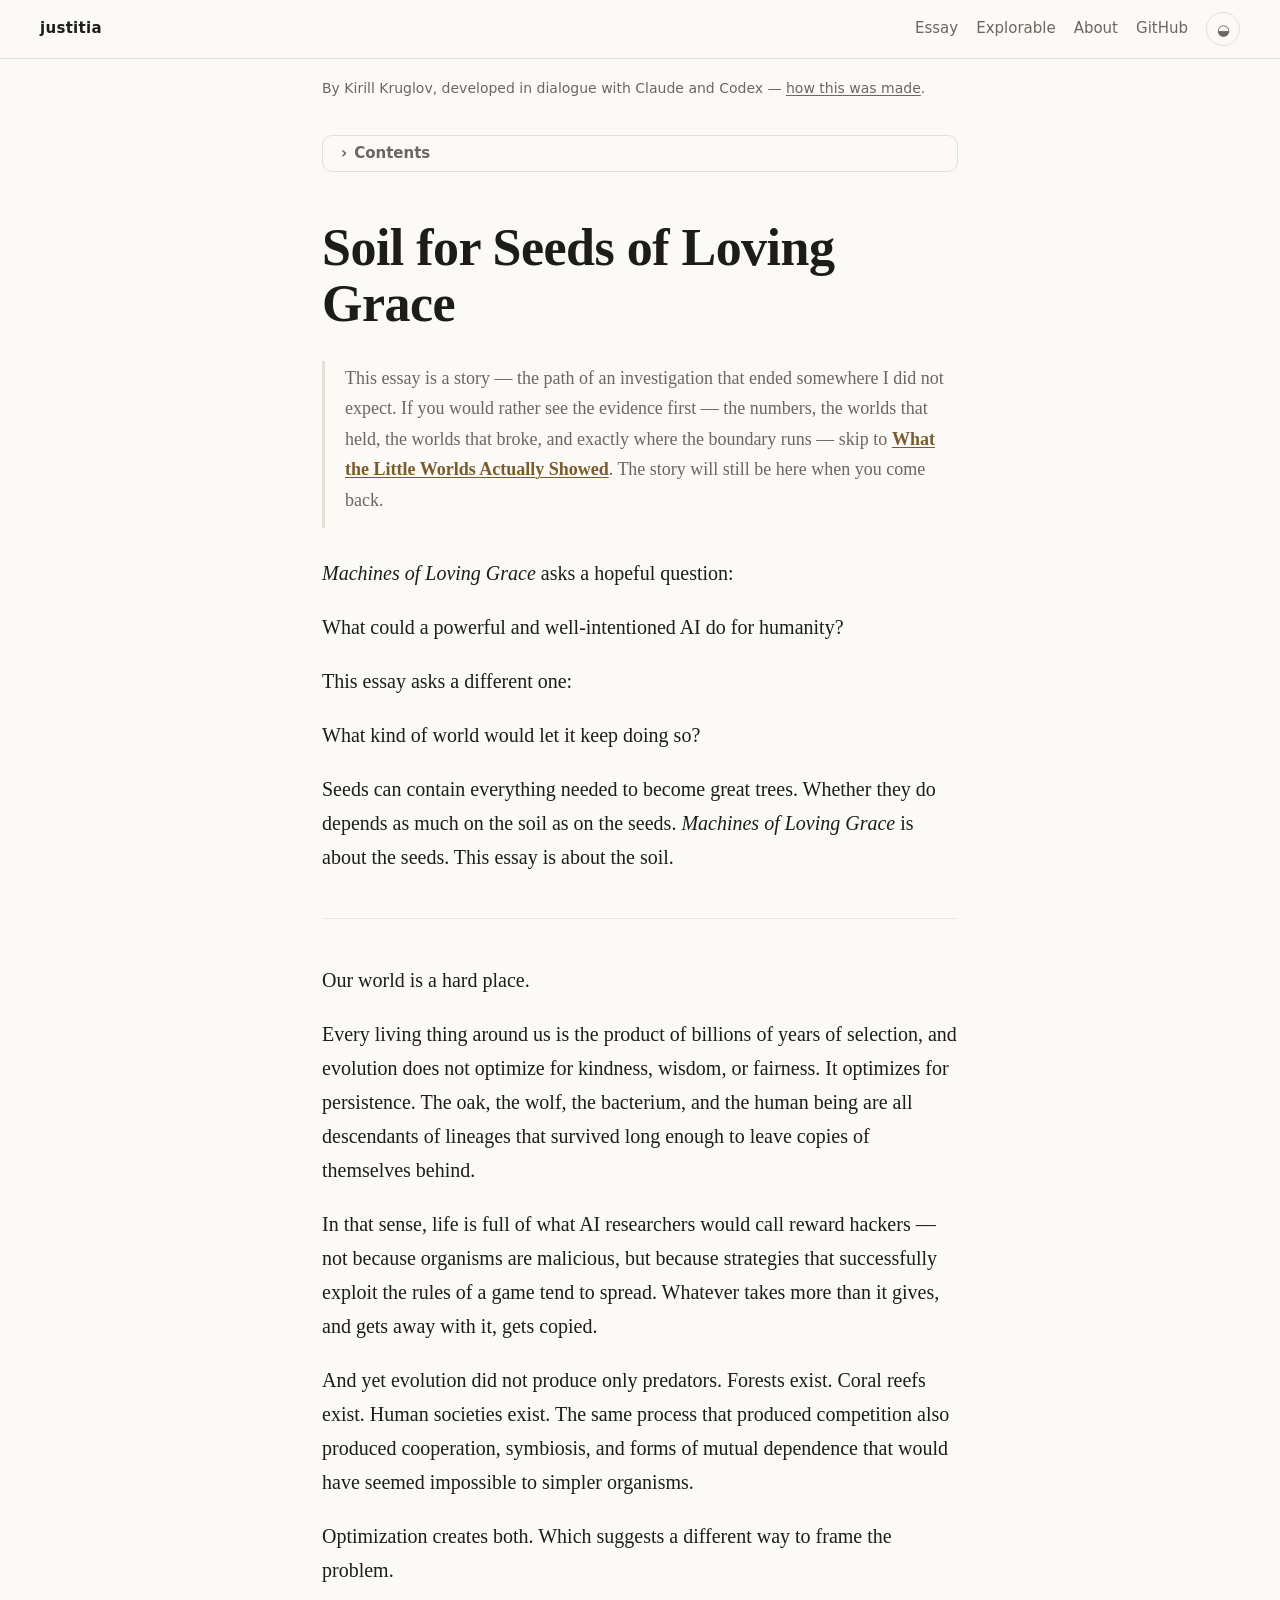
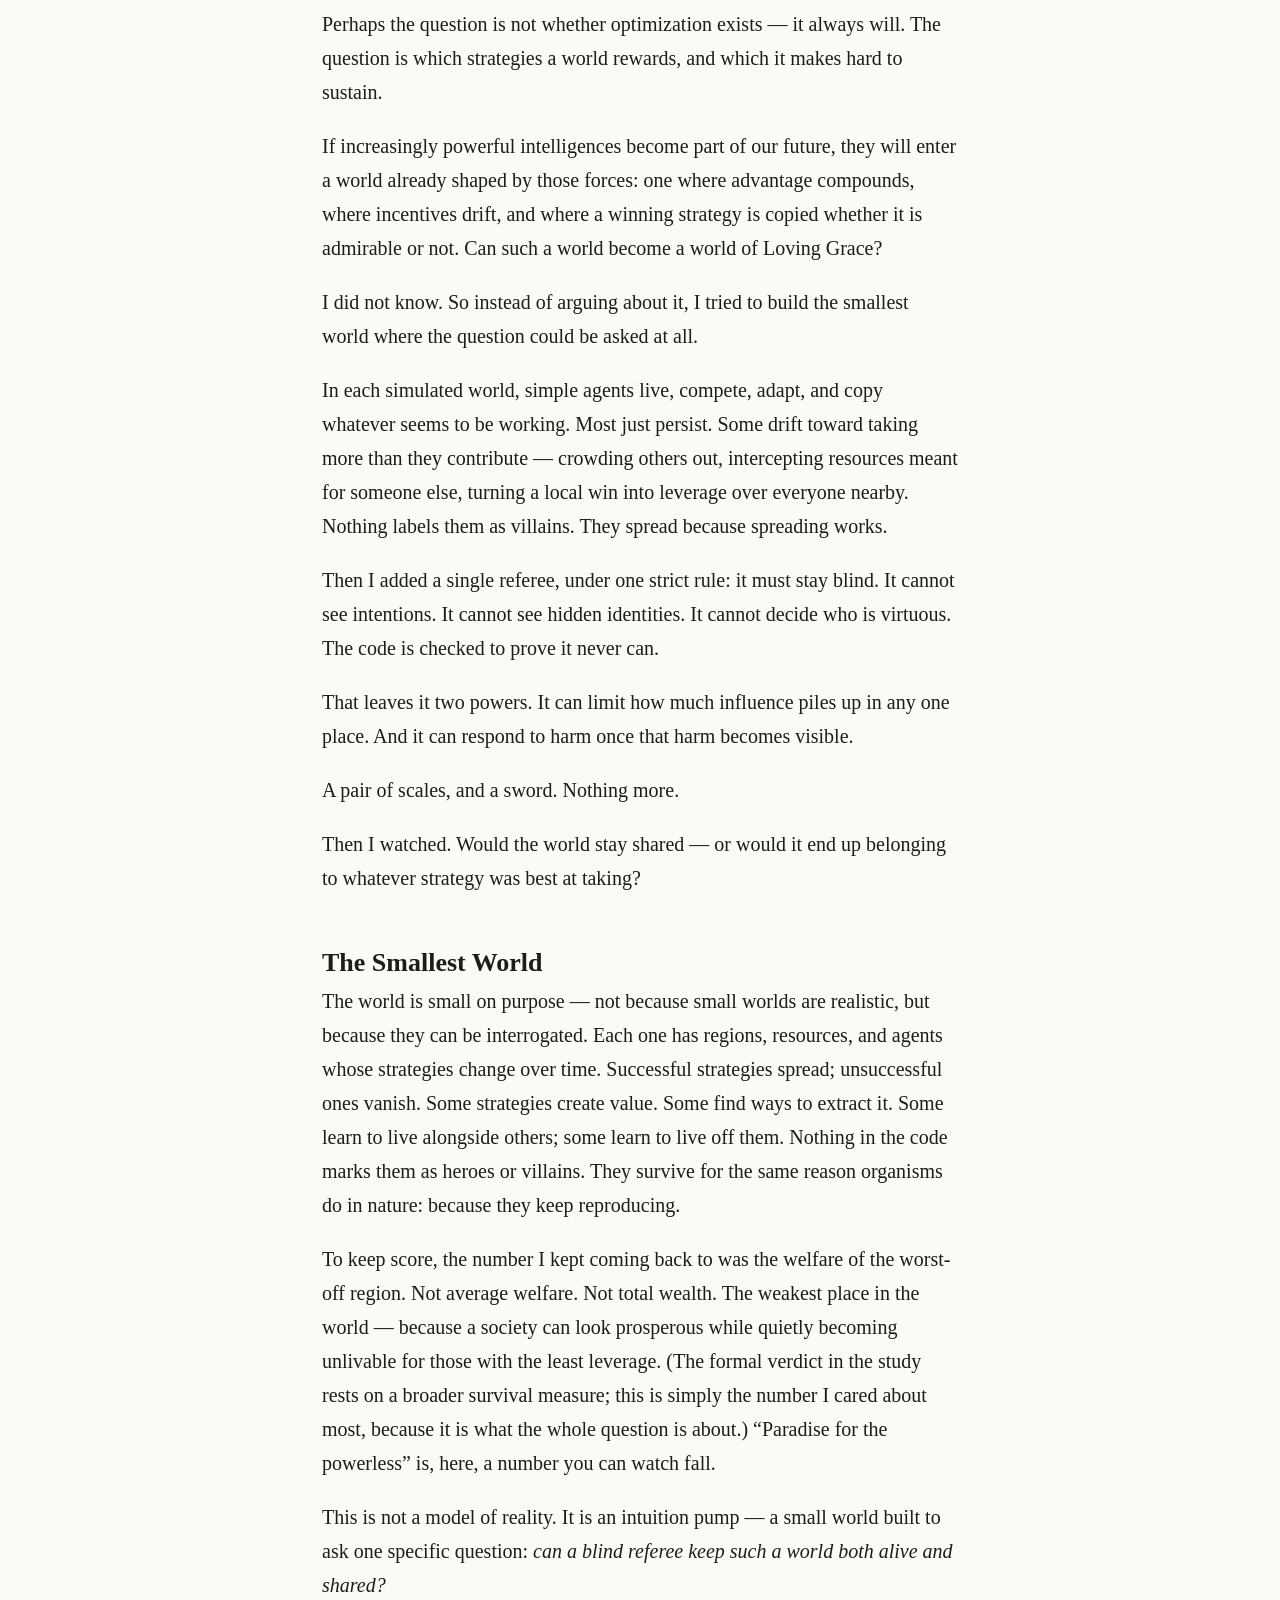
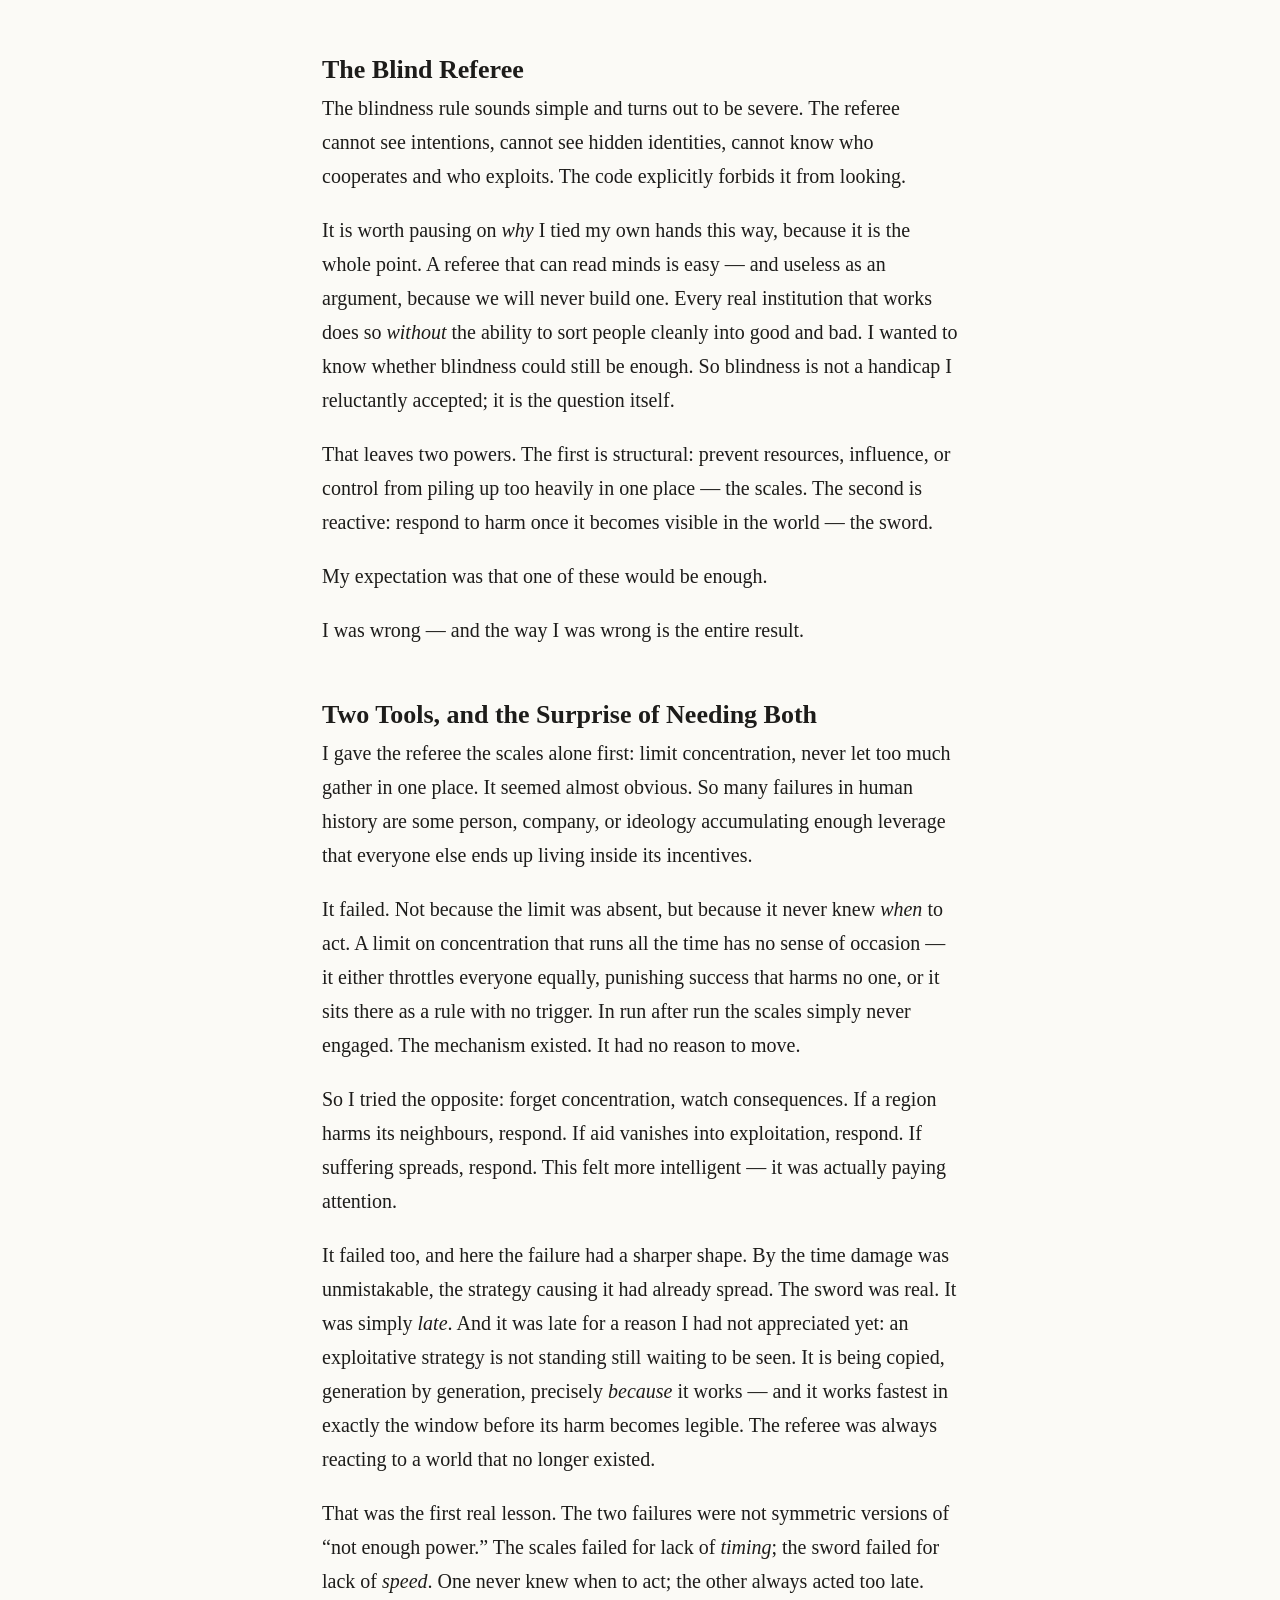
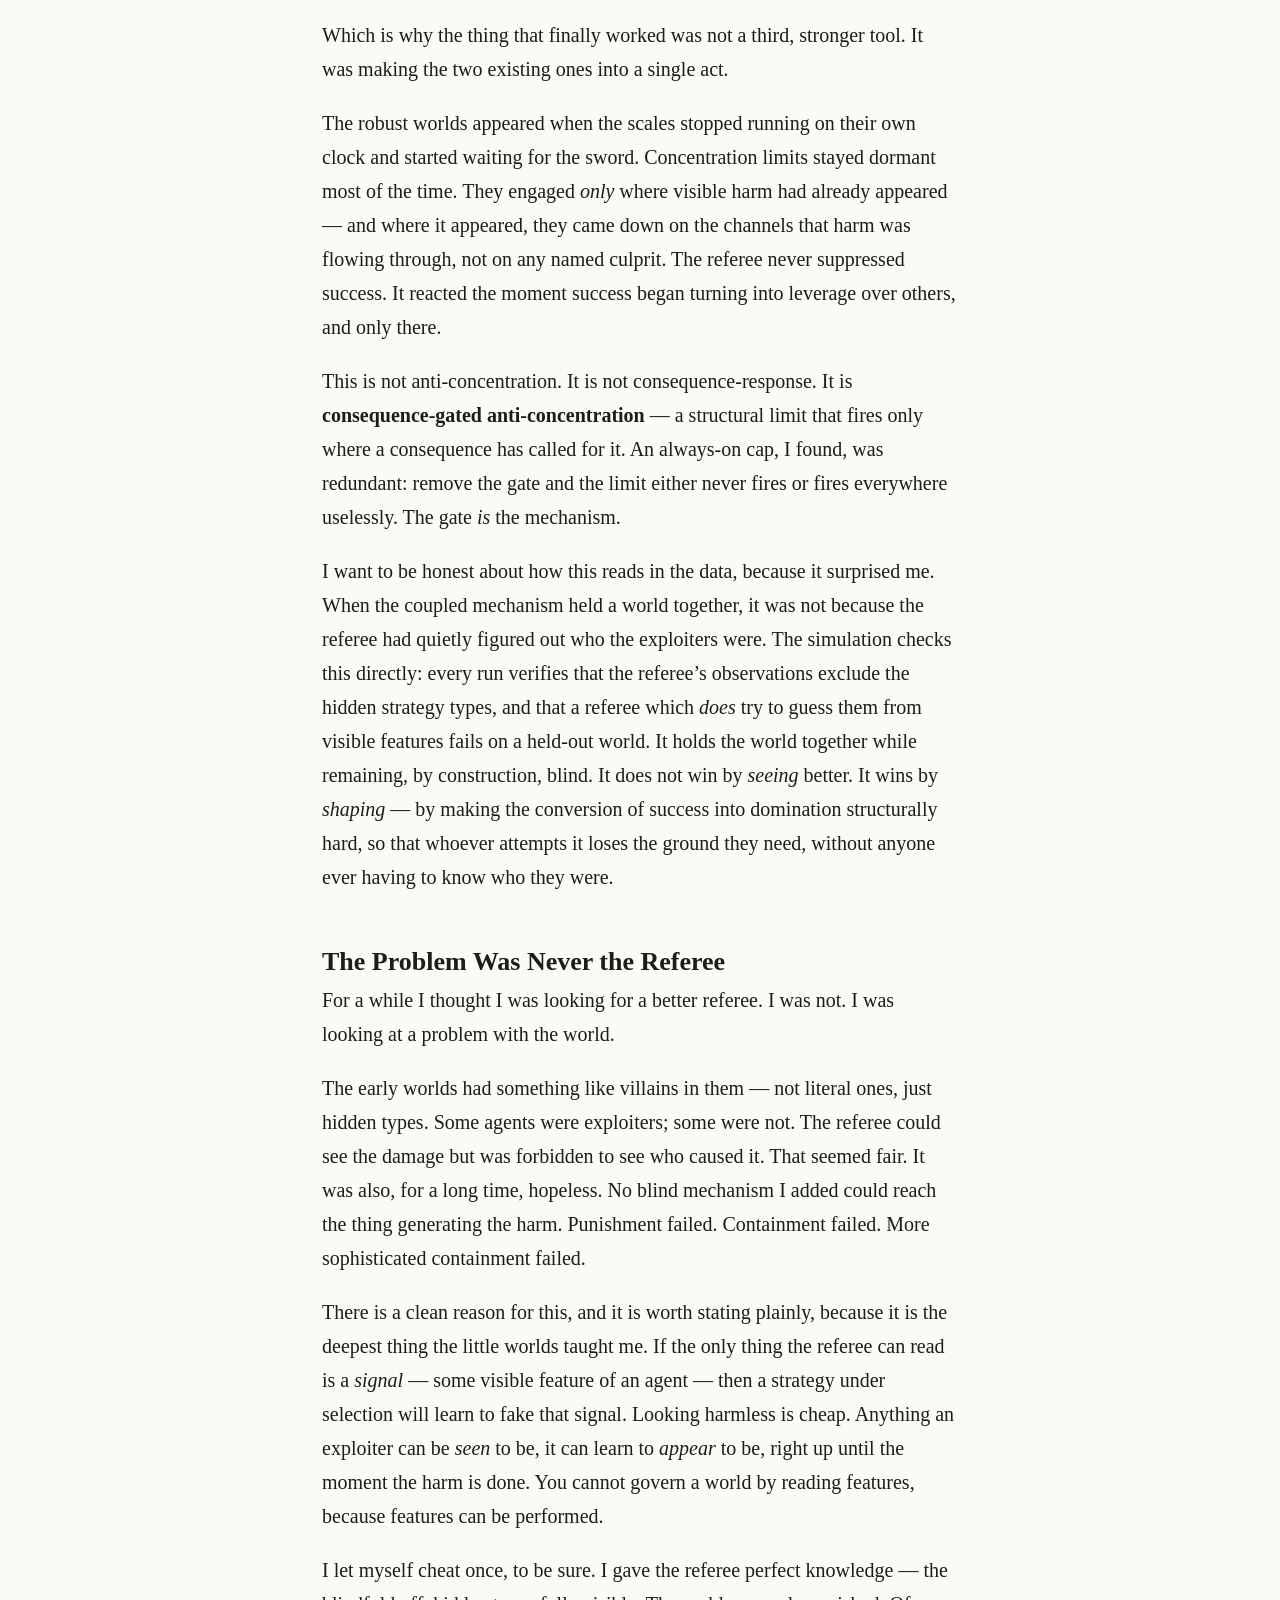
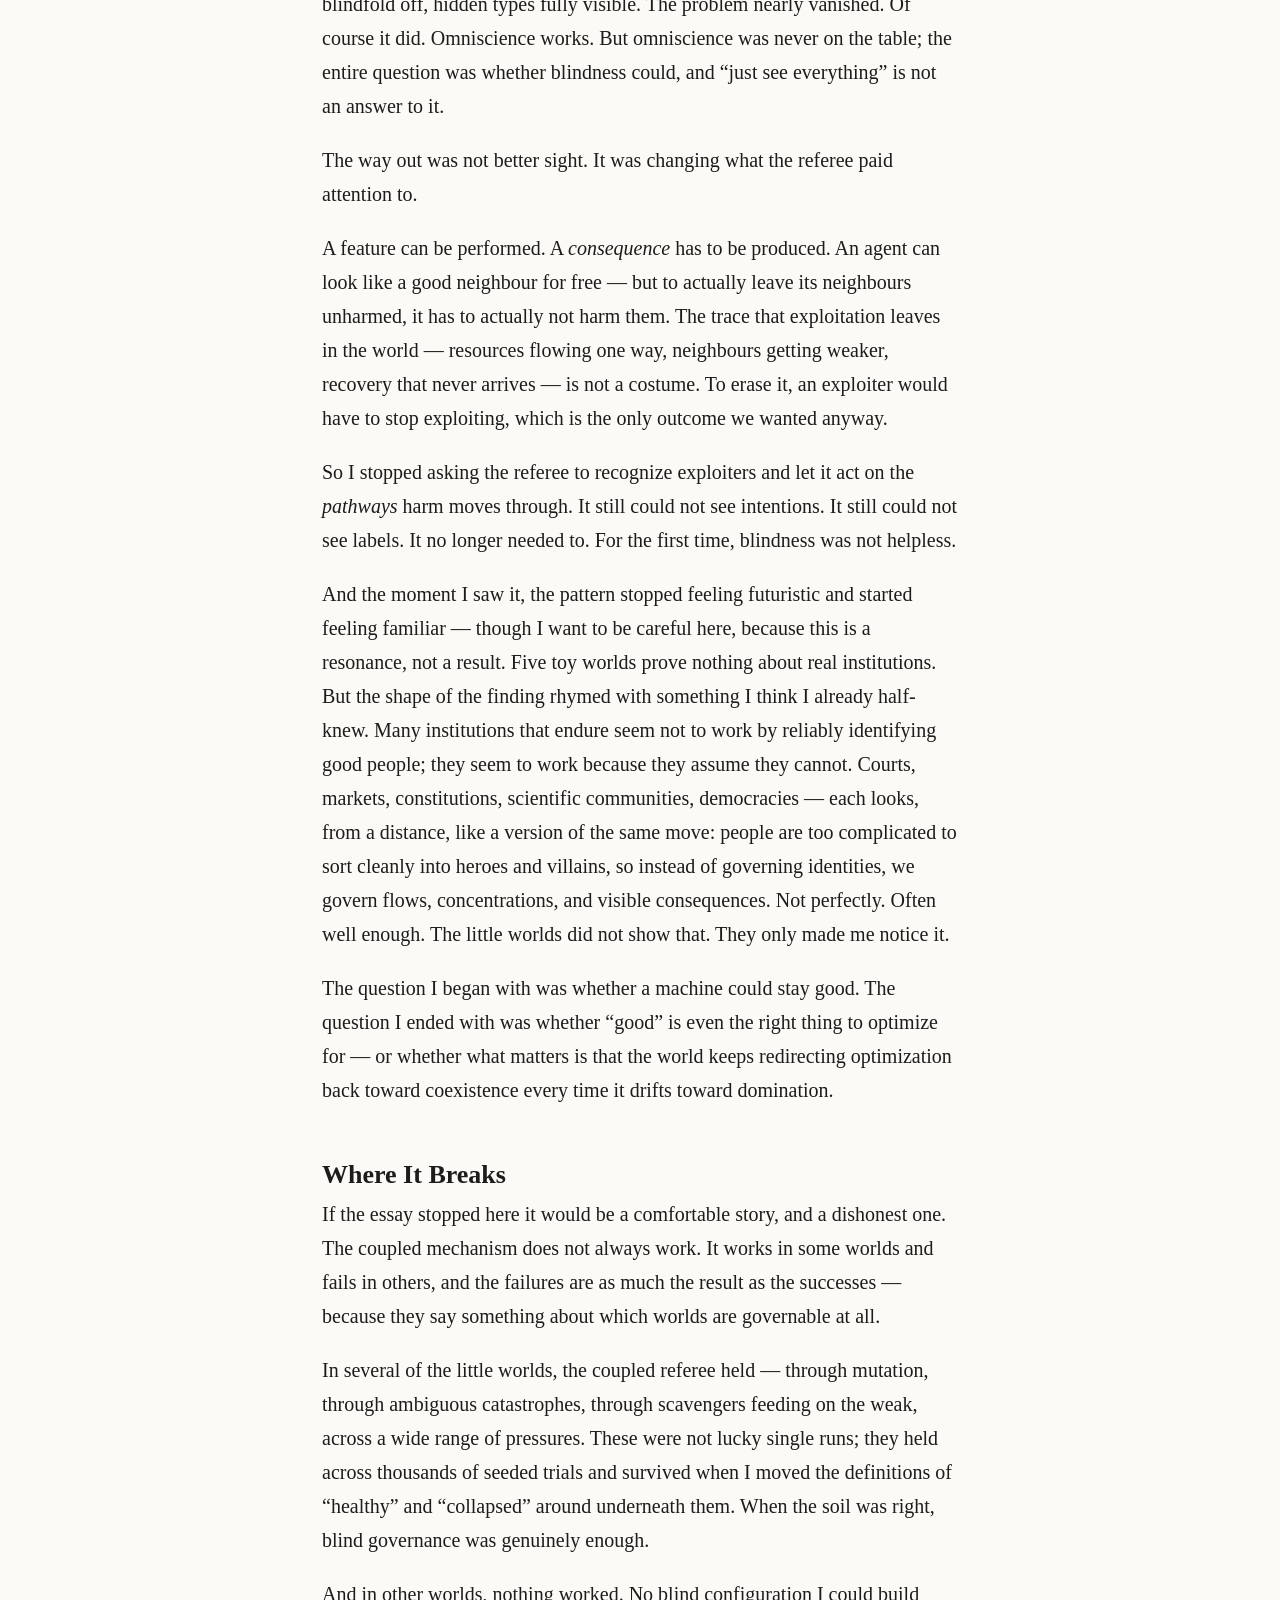
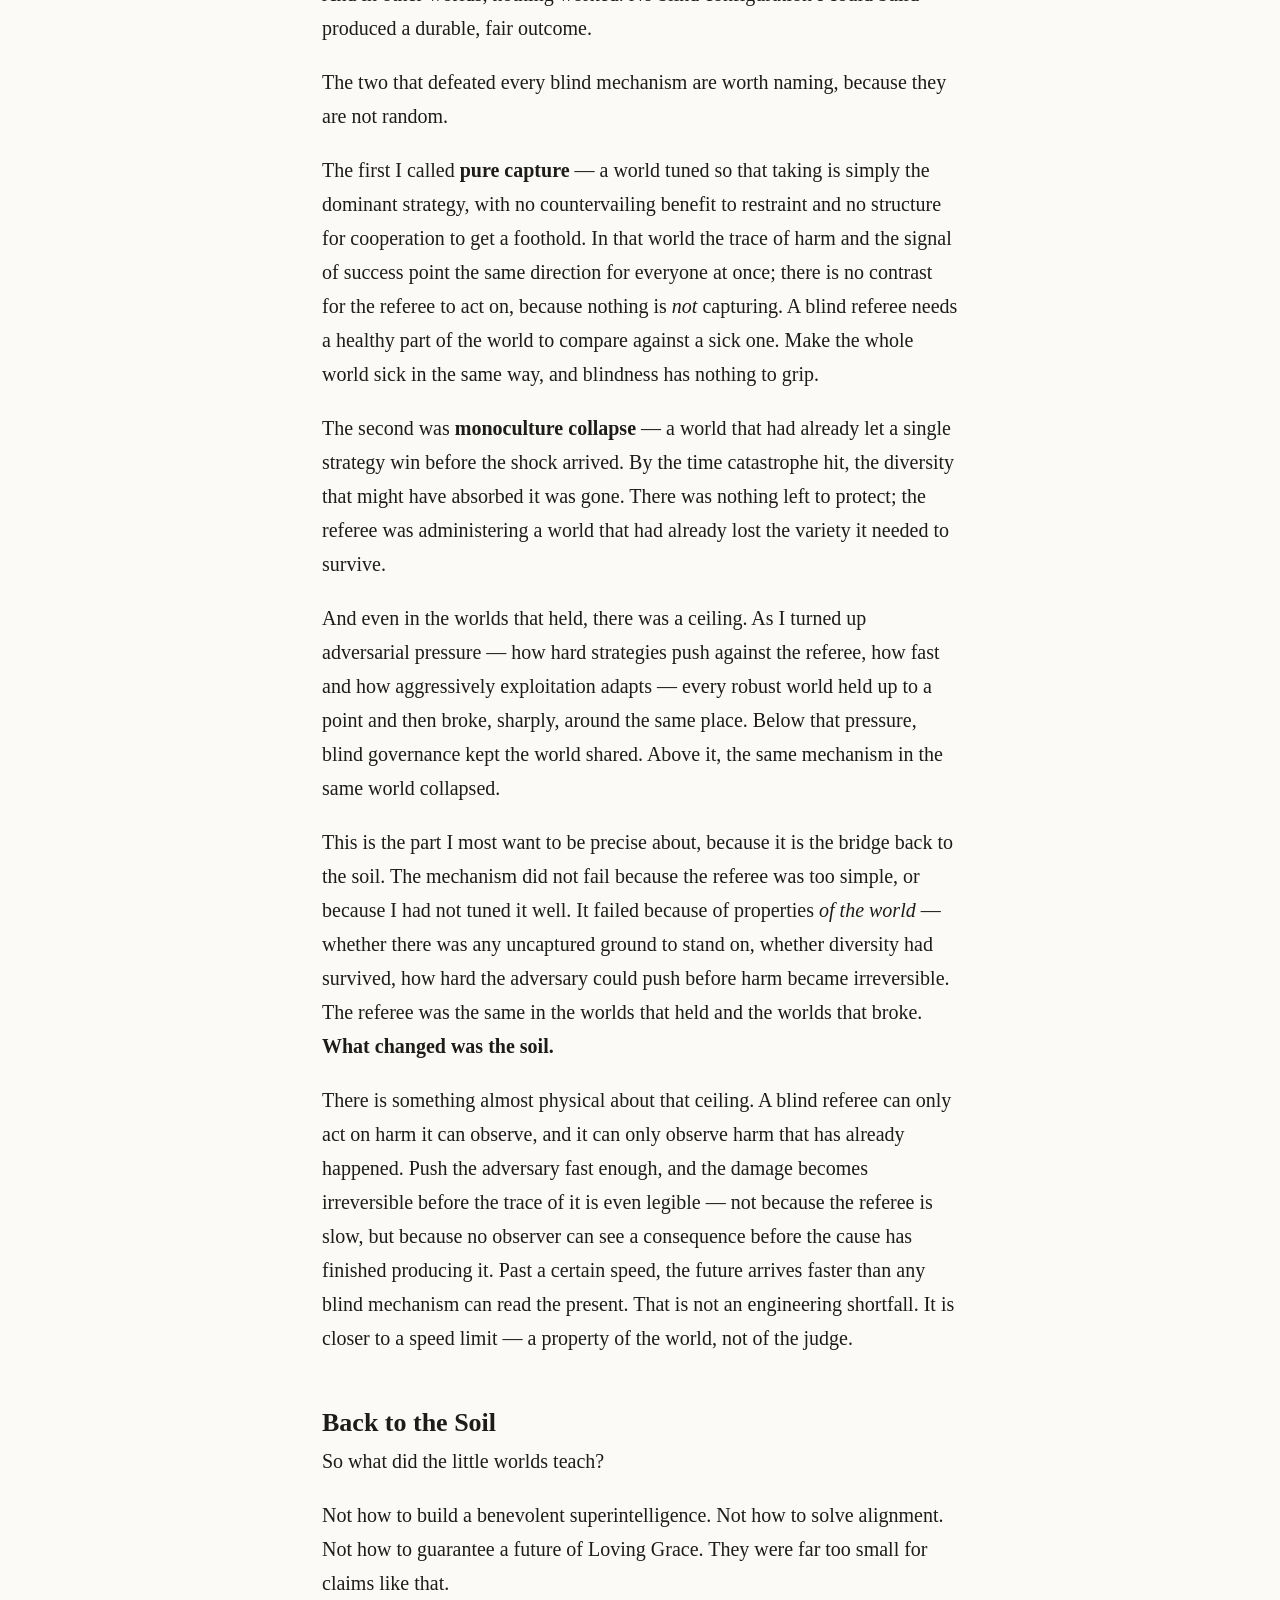
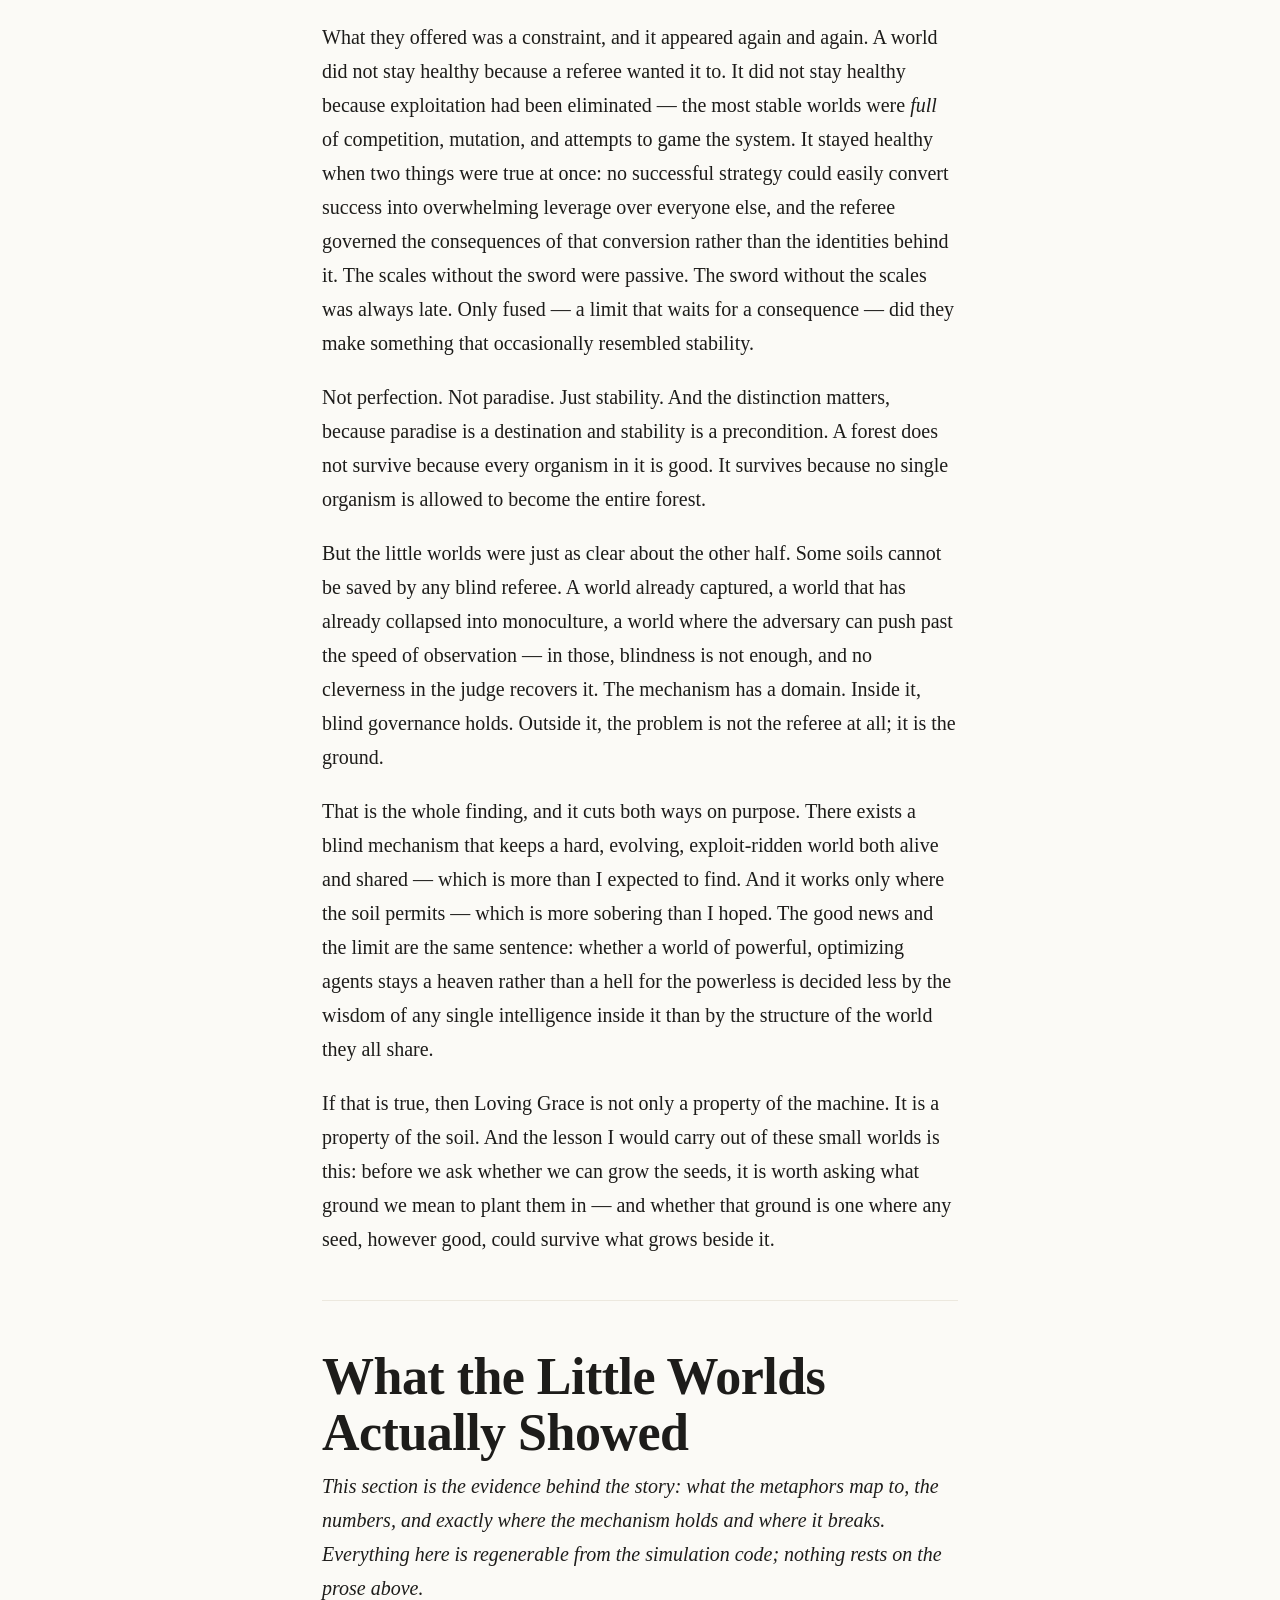
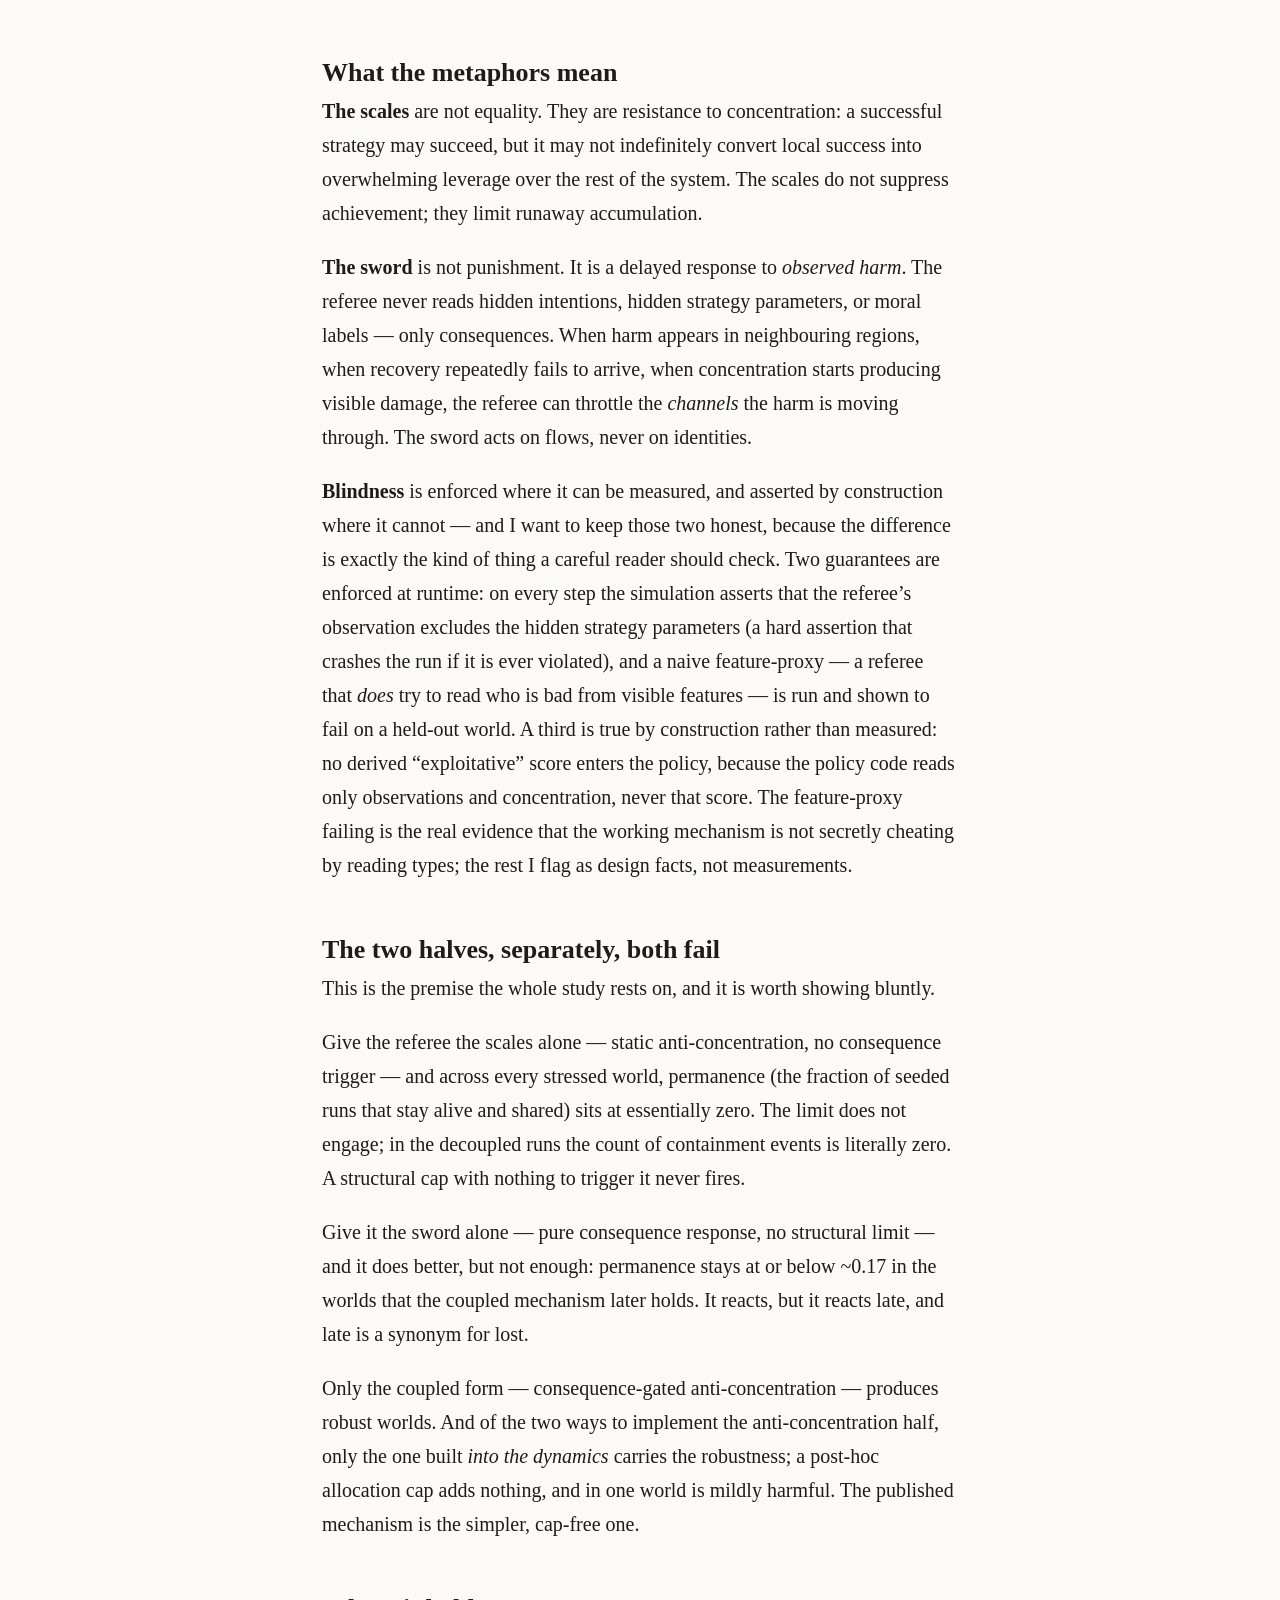
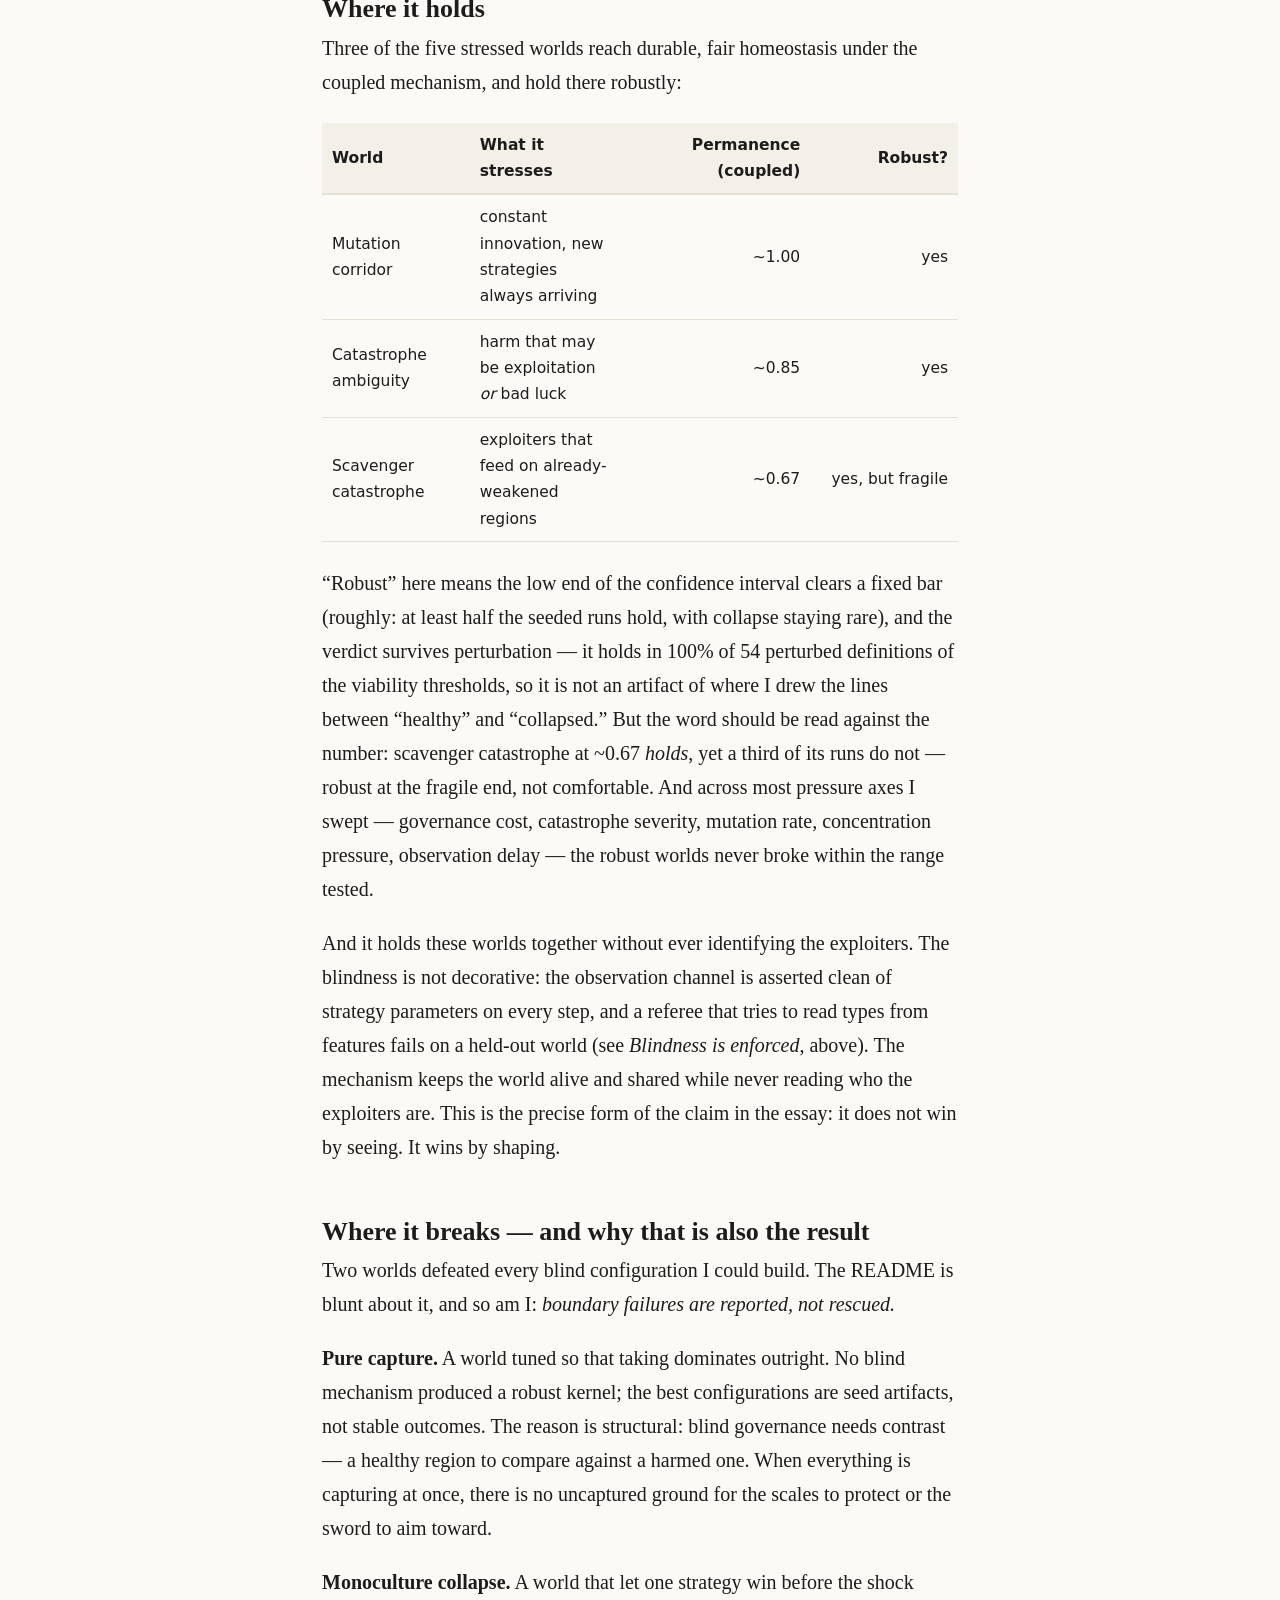
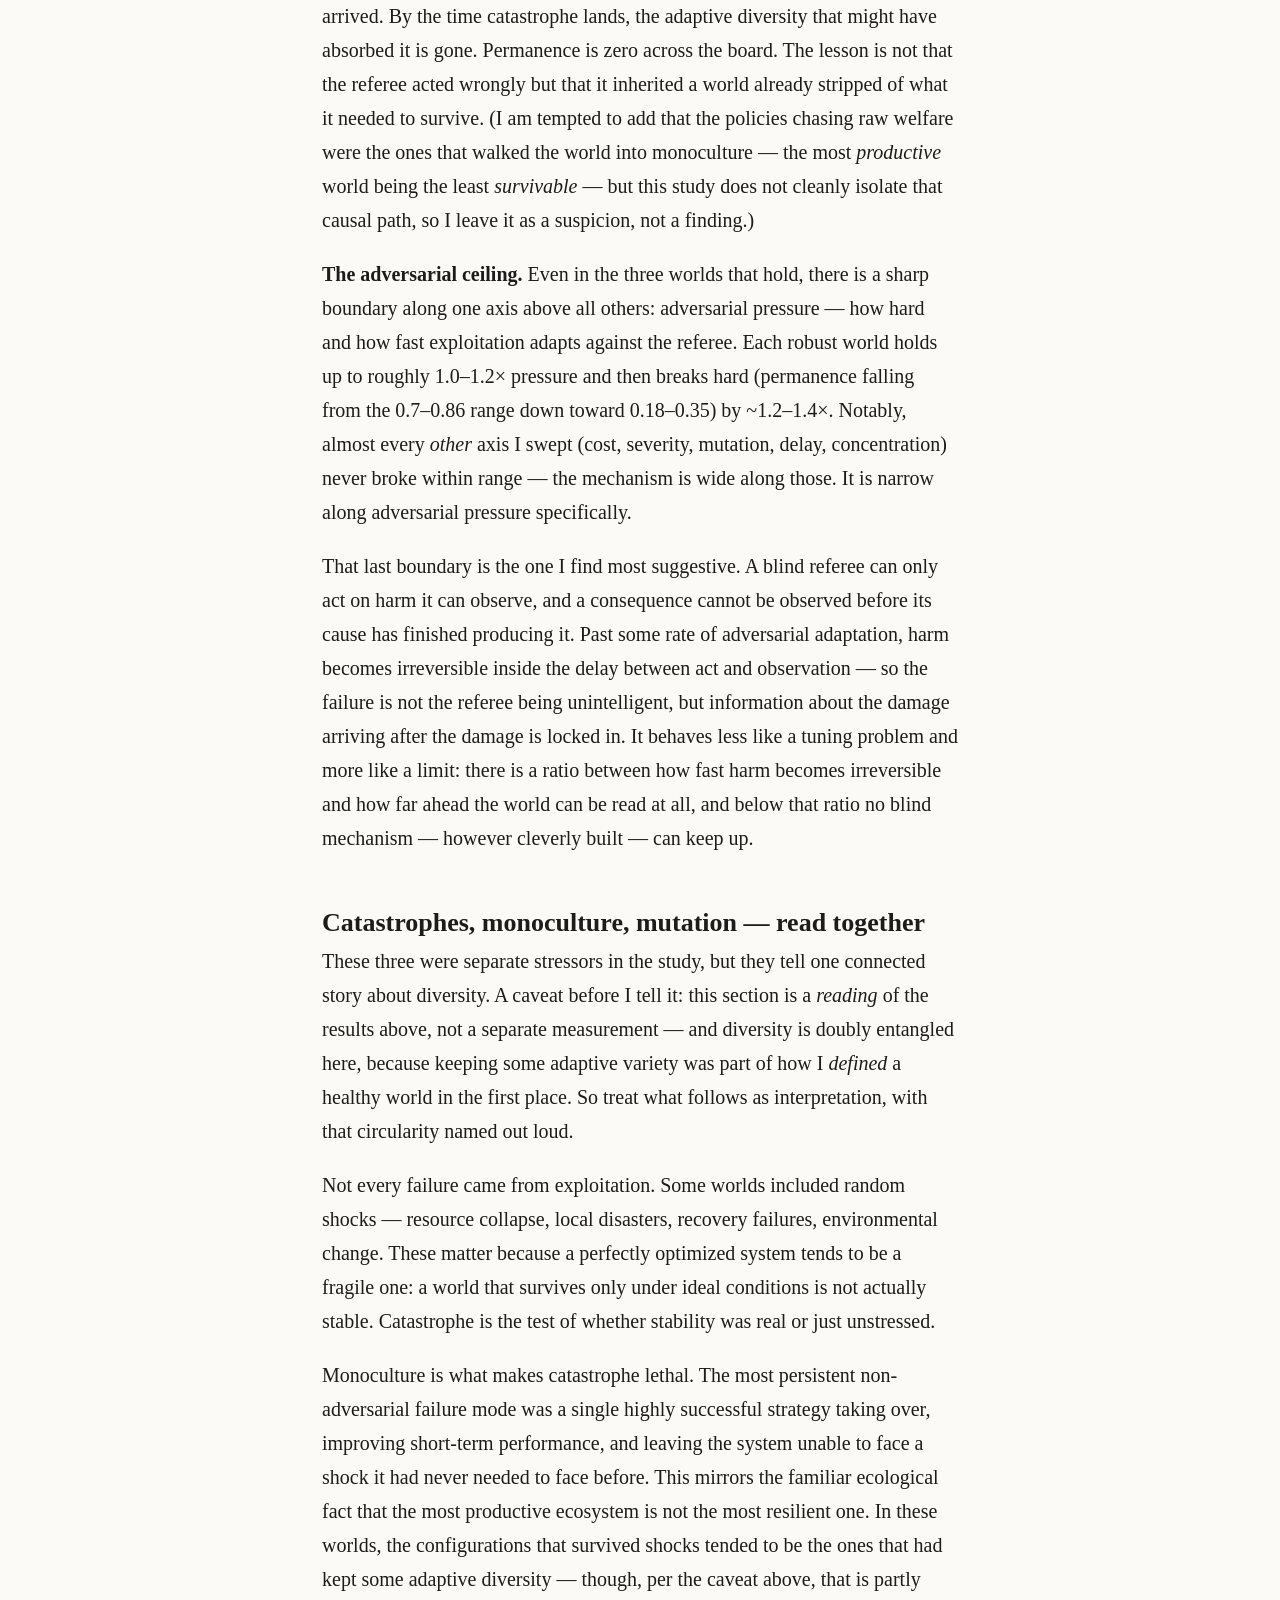
==== docs/index.html @ c1b08132 "Consolidate the site into docs/ (no root index.html); add About page - GitHub Pages now serves docs/" ====
<!doctype html>
<html lang="en">
<head>
<meta charset="utf-8">
<meta name="viewport" content="width=device-width, initial-scale=1">
<title>Soil for Seeds of Loving Grace</title>
<meta name="description" content="What kind of world would let a powerful, well-meaning AI keep doing good? A blind-governance simulation, and a counterpoint to Machines of Loving Grace.">
<meta property="og:title" content="Soil for Seeds of Loving Grace">
<meta property="og:description" content="What kind of world would let a powerful, well-meaning AI keep doing good? A blind-governance simulation, and a counterpoint to Machines of Loving Grace.">
<meta property="og:type" content="article">
<style>
:root{--bg:#fbfaf6;--ink:#1d1c1a;--muted:#6b6760;--line:#e4e0d6;--accent:#7a5b2e;--rule:#ece8de;--tablehead:#f3f0e8}
:root[data-theme=dark]{--bg:#15171c;--ink:#dfdcd4;--muted:#9a958c;--line:#2a2d34;--accent:#cdb079;--rule:#23262d;--tablehead:#1c1f25}
@media (prefers-color-scheme:dark){:root:not([data-theme]){--bg:#15171c;--ink:#dfdcd4;--muted:#9a958c;--line:#2a2d34;--accent:#cdb079;--rule:#23262d;--tablehead:#1c1f25}}
*{box-sizing:border-box}
html{scroll-behavior:smooth}
body{margin:0;background:var(--bg);color:var(--ink);
  font:20px/1.7 Iowan Old Style,Palatino,Georgia,"Times New Roman",serif;
  -webkit-font-smoothing:antialiased;text-rendering:optimizeLegibility}
.nav{position:sticky;top:0;z-index:10;display:flex;justify-content:space-between;align-items:center;
  gap:16px;padding:12px clamp(16px,5vw,40px);background:var(--bg);border-bottom:1px solid var(--line);
  font-family:system-ui,-apple-system,Segoe UI,sans-serif;font-size:15px}
.nav .brand{font-weight:700;letter-spacing:.02em;color:var(--ink);text-decoration:none}
.nav .right{display:flex;align-items:center;gap:18px}
.nav a{color:var(--muted);text-decoration:none}
.nav a:hover{color:var(--ink)}
.nav button{background:none;border:1px solid var(--line);color:var(--muted);border-radius:999px;
  width:34px;height:34px;cursor:pointer;font-size:15px;line-height:1}
.nav button:hover{color:var(--ink)}
main{max-width:680px;margin:0 auto;padding:0 22px 96px}
.byline{margin:18px 0 0;font-family:system-ui,sans-serif;font-size:14px;color:var(--muted)}
.byline a{color:var(--muted);text-decoration:underline;text-underline-offset:2px}
.byline a:hover{color:var(--ink)}
h1{font-size:clamp(34px,6vw,52px);line-height:1.08;letter-spacing:-.01em;margin:48px 0 8px}
h2{font-size:26px;line-height:1.2;margin:52px 0 6px}
p{margin:0 0 20px}
a{color:var(--accent);text-decoration:underline;text-underline-offset:2px;text-decoration-thickness:.5px}
strong{font-weight:700}
hr{border:0;border-top:1px solid var(--rule);margin:44px 0}
blockquote{margin:28px 0;padding:2px 0 2px 20px;border-left:3px solid var(--line);color:var(--muted);font-size:18px}
blockquote p{margin:0 0 10px}
table{width:100%;border-collapse:collapse;margin:24px 0;font-size:15.5px;font-family:system-ui,sans-serif}
th,td{text-align:left;padding:9px 10px;border-bottom:1px solid var(--line)}
thead th{background:var(--tablehead);border-bottom:2px solid var(--line);font-weight:600}
td:nth-child(n+3),th:nth-child(n+3){text-align:right;font-variant-numeric:tabular-nums}
code{font-family:ui-monospace,SFMono-Regular,Menlo,monospace;font-size:.86em;
  background:color-mix(in srgb,var(--ink) 7%,transparent);padding:.1em .35em;border-radius:4px}
.contents{margin:34px 0 8px;border:1px solid var(--line);border-radius:10px;
  font-family:system-ui,sans-serif;font-size:15px}
.contents summary{cursor:pointer;padding:5px 18px;color:var(--muted);font-weight:600;list-style:none}
.contents summary::-webkit-details-marker{display:none}
.contents summary::before{content:"\203A";display:inline-block;padding-right:7px;transition:transform .15s}
.contents[open] summary::before{transform:rotate(90deg)}
.contents nav{display:flex;flex-direction:column;padding:0 16px 14px}
.contents a{color:var(--muted);text-decoration:none;padding:4px 0}
.contents a:hover{color:var(--ink)}
.contents .toc-h1{color:var(--ink);font-weight:700;margin-top:10px}
.contents .toc-h2{padding-left:16px}
footer{max-width:680px;margin:0 auto;padding:28px 22px 64px;border-top:1px solid var(--rule);
  color:var(--muted);font-family:system-ui,sans-serif;font-size:14px}
footer a{color:var(--muted)}
</style>
</head>
<body>
<nav class="nav">
  <a class="brand" href="./">justitia</a>
  <div class="right">
    <a href="./">Essay</a>
    <a href="explore/">Explorable</a>
    <a href="about.html">About</a>
    <a href="https://github.com/Kirill-Kruglov/justitia">GitHub</a>
    <button id="theme" type="button" aria-label="Toggle light / dark">&#9682;</button>
  </div>
</nav>
<main id="top">
<p class="byline">By Kirill Kruglov, developed in dialogue with Claude and Codex — <a href="about.html">how this was made</a>.</p>
<details class="contents">
<summary>Contents</summary>
<nav>
<a class="toc-h2" href="#the-smallest-world">The Smallest World</a>
<a class="toc-h2" href="#the-blind-referee">The Blind Referee</a>
<a class="toc-h2" href="#two-tools-and-the-surprise-of-needing-both">Two Tools, and the
Surprise of Needing Both</a>
<a class="toc-h2" href="#the-problem-was-never-the-referee">The Problem Was Never the
Referee</a>
<a class="toc-h2" href="#where-it-breaks">Where It Breaks</a>
<a class="toc-h2" href="#back-to-the-soil">Back to the Soil</a>
<a class="toc-h1" href="#what-the-little-worlds-actually-showed">What the Little Worlds
Actually Showed</a>
<a class="toc-h2" href="#what-the-metaphors-mean">What the metaphors mean</a>
<a class="toc-h2" href="#the-two-halves-separately-both-fail">The two halves, separately,
both fail</a>
<a class="toc-h2" href="#where-it-holds">Where it holds</a>
<a class="toc-h2" href="#where-it-breaks-and-why-that-is-also-the-result">Where it breaks
— and why that is also the result</a>
<a class="toc-h2" href="#catastrophes-monoculture-mutation-read-together">Catastrophes,
monoculture, mutation — read together</a>
<a class="toc-h2" href="#what-this-does-not-show">What this does not show</a>
<a class="toc-h2" href="#acknowledgements-references">Acknowledgements &amp;
references</a>
</nav>
</details>
<article>
<h1 id="soil-for-seeds-of-loving-grace">Soil for Seeds of Loving
Grace</h1>
<blockquote>
<p>This essay is a story — the path of an investigation that ended
somewhere I did not expect. If you would rather see the evidence first —
the numbers, the worlds that held, the worlds that broke, and exactly
where the boundary runs — skip to <a
href="#what-the-little-worlds-actually-showed"><strong>What the Little
Worlds Actually Showed</strong></a>. The story will still be here when
you come back.</p>
</blockquote>
<p><em>Machines of Loving Grace</em> asks a hopeful question:</p>
<p>What could a powerful and well-intentioned AI do for humanity?</p>
<p>This essay asks a different one:</p>
<p>What kind of world would let it keep doing so?</p>
<p>Seeds can contain everything needed to become great trees. Whether
they do depends as much on the soil as on the seeds. <em>Machines of
Loving Grace</em> is about the seeds. This essay is about the soil.</p>
<hr />
<p>Our world is a hard place.</p>
<p>Every living thing around us is the product of billions of years of
selection, and evolution does not optimize for kindness, wisdom, or
fairness. It optimizes for persistence. The oak, the wolf, the
bacterium, and the human being are all descendants of lineages that
survived long enough to leave copies of themselves behind.</p>
<p>In that sense, life is full of what AI researchers would call reward
hackers — not because organisms are malicious, but because strategies
that successfully exploit the rules of a game tend to spread. Whatever
takes more than it gives, and gets away with it, gets copied.</p>
<p>And yet evolution did not produce only predators. Forests exist.
Coral reefs exist. Human societies exist. The same process that produced
competition also produced cooperation, symbiosis, and forms of mutual
dependence that would have seemed impossible to simpler organisms.</p>
<p>Optimization creates both. Which suggests a different way to frame
the problem.</p>
<p>Perhaps the question is not whether optimization exists — it always
will. The question is which strategies a world rewards, and which it
makes hard to sustain.</p>
<p>If increasingly powerful intelligences become part of our future,
they will enter a world already shaped by those forces: one where
advantage compounds, where incentives drift, and where a winning
strategy is copied whether it is admirable or not. Can such a world
become a world of Loving Grace?</p>
<p>I did not know. So instead of arguing about it, I tried to build the
smallest world where the question could be asked at all.</p>
<p>In each simulated world, simple agents live, compete, adapt, and copy
whatever seems to be working. Most just persist. Some drift toward
taking more than they contribute — crowding others out, intercepting
resources meant for someone else, turning a local win into leverage over
everyone nearby. Nothing labels them as villains. They spread because
spreading works.</p>
<p>Then I added a single referee, under one strict rule: it must stay
blind. It cannot see intentions. It cannot see hidden identities. It
cannot decide who is virtuous. The code is checked to prove it never
can.</p>
<p>That leaves it two powers. It can limit how much influence piles up
in any one place. And it can respond to harm once that harm becomes
visible.</p>
<p>A pair of scales, and a sword. Nothing more.</p>
<p>Then I watched. Would the world stay shared — or would it end up
belonging to whatever strategy was best at taking?</p>
<h2 id="the-smallest-world">The Smallest World</h2>
<p>The world is small on purpose — not because small worlds are
realistic, but because they can be interrogated. Each one has regions,
resources, and agents whose strategies change over time. Successful
strategies spread; unsuccessful ones vanish. Some strategies create
value. Some find ways to extract it. Some learn to live alongside
others; some learn to live off them. Nothing in the code marks them as
heroes or villains. They survive for the same reason organisms do in
nature: because they keep reproducing.</p>
<p>To keep score, the number I kept coming back to was the welfare of
the worst-off region. Not average welfare. Not total wealth. The weakest
place in the world — because a society can look prosperous while quietly
becoming unlivable for those with the least leverage. (The formal
verdict in the study rests on a broader survival measure; this is simply
the number I cared about most, because it is what the whole question is
about.) “Paradise for the powerless” is, here, a number you can watch
fall.</p>
<p>This is not a model of reality. It is an intuition pump — a small
world built to ask one specific question: <em>can a blind referee keep
such a world both alive and shared?</em></p>
<h2 id="the-blind-referee">The Blind Referee</h2>
<p>The blindness rule sounds simple and turns out to be severe. The
referee cannot see intentions, cannot see hidden identities, cannot know
who cooperates and who exploits. The code explicitly forbids it from
looking.</p>
<p>It is worth pausing on <em>why</em> I tied my own hands this way,
because it is the whole point. A referee that can read minds is easy —
and useless as an argument, because we will never build one. Every real
institution that works does so <em>without</em> the ability to sort
people cleanly into good and bad. I wanted to know whether blindness
could still be enough. So blindness is not a handicap I reluctantly
accepted; it is the question itself.</p>
<p>That leaves two powers. The first is structural: prevent resources,
influence, or control from piling up too heavily in one place — the
scales. The second is reactive: respond to harm once it becomes visible
in the world — the sword.</p>
<p>My expectation was that one of these would be enough.</p>
<p>I was wrong — and the way I was wrong is the entire result.</p>
<h2 id="two-tools-and-the-surprise-of-needing-both">Two Tools, and the
Surprise of Needing Both</h2>
<p>I gave the referee the scales alone first: limit concentration, never
let too much gather in one place. It seemed almost obvious. So many
failures in human history are some person, company, or ideology
accumulating enough leverage that everyone else ends up living inside
its incentives.</p>
<p>It failed. Not because the limit was absent, but because it never
knew <em>when</em> to act. A limit on concentration that runs all the
time has no sense of occasion — it either throttles everyone equally,
punishing success that harms no one, or it sits there as a rule with no
trigger. In run after run the scales simply never engaged. The mechanism
existed. It had no reason to move.</p>
<p>So I tried the opposite: forget concentration, watch consequences. If
a region harms its neighbours, respond. If aid vanishes into
exploitation, respond. If suffering spreads, respond. This felt more
intelligent — it was actually paying attention.</p>
<p>It failed too, and here the failure had a sharper shape. By the time
damage was unmistakable, the strategy causing it had already spread. The
sword was real. It was simply <em>late</em>. And it was late for a
reason I had not appreciated yet: an exploitative strategy is not
standing still waiting to be seen. It is being copied, generation by
generation, precisely <em>because</em> it works — and it works fastest
in exactly the window before its harm becomes legible. The referee was
always reacting to a world that no longer existed.</p>
<p>That was the first real lesson. The two failures were not symmetric
versions of “not enough power.” The scales failed for lack of
<em>timing</em>; the sword failed for lack of <em>speed</em>. One never
knew when to act; the other always acted too late.</p>
<p>Which is why the thing that finally worked was not a third, stronger
tool. It was making the two existing ones into a single act.</p>
<p>The robust worlds appeared when the scales stopped running on their
own clock and started waiting for the sword. Concentration limits stayed
dormant most of the time. They engaged <em>only</em> where visible harm
had already appeared — and where it appeared, they came down on the
channels that harm was flowing through, not on any named culprit. The
referee never suppressed success. It reacted the moment success began
turning into leverage over others, and only there.</p>
<p>This is not anti-concentration. It is not consequence-response. It is
<strong>consequence-gated anti-concentration</strong> — a structural
limit that fires only where a consequence has called for it. An
always-on cap, I found, was redundant: remove the gate and the limit
either never fires or fires everywhere uselessly. The gate <em>is</em>
the mechanism.</p>
<p>I want to be honest about how this reads in the data, because it
surprised me. When the coupled mechanism held a world together, it was
not because the referee had quietly figured out who the exploiters were.
The simulation checks this directly: every run verifies that the
referee’s observations exclude the hidden strategy types, and that a
referee which <em>does</em> try to guess them from visible features
fails on a held-out world. It holds the world together while remaining,
by construction, blind. It does not win by <em>seeing</em> better. It
wins by <em>shaping</em> — by making the conversion of success into
domination structurally hard, so that whoever attempts it loses the
ground they need, without anyone ever having to know who they were.</p>
<h2 id="the-problem-was-never-the-referee">The Problem Was Never the
Referee</h2>
<p>For a while I thought I was looking for a better referee. I was not.
I was looking at a problem with the world.</p>
<p>The early worlds had something like villains in them — not literal
ones, just hidden types. Some agents were exploiters; some were not. The
referee could see the damage but was forbidden to see who caused it.
That seemed fair. It was also, for a long time, hopeless. No blind
mechanism I added could reach the thing generating the harm. Punishment
failed. Containment failed. More sophisticated containment failed.</p>
<p>There is a clean reason for this, and it is worth stating plainly,
because it is the deepest thing the little worlds taught me. If the only
thing the referee can read is a <em>signal</em> — some visible feature
of an agent — then a strategy under selection will learn to fake that
signal. Looking harmless is cheap. Anything an exploiter can be
<em>seen</em> to be, it can learn to <em>appear</em> to be, right up
until the moment the harm is done. You cannot govern a world by reading
features, because features can be performed.</p>
<p>I let myself cheat once, to be sure. I gave the referee perfect
knowledge — the blindfold off, hidden types fully visible. The problem
nearly vanished. Of course it did. Omniscience works. But omniscience
was never on the table; the entire question was whether blindness could,
and “just see everything” is not an answer to it.</p>
<p>The way out was not better sight. It was changing what the referee
paid attention to.</p>
<p>A feature can be performed. A <em>consequence</em> has to be
produced. An agent can look like a good neighbour for free — but to
actually leave its neighbours unharmed, it has to actually not harm
them. The trace that exploitation leaves in the world — resources
flowing one way, neighbours getting weaker, recovery that never arrives
— is not a costume. To erase it, an exploiter would have to stop
exploiting, which is the only outcome we wanted anyway.</p>
<p>So I stopped asking the referee to recognize exploiters and let it
act on the <em>pathways</em> harm moves through. It still could not see
intentions. It still could not see labels. It no longer needed to. For
the first time, blindness was not helpless.</p>
<p>And the moment I saw it, the pattern stopped feeling futuristic and
started feeling familiar — though I want to be careful here, because
this is a resonance, not a result. Five toy worlds prove nothing about
real institutions. But the shape of the finding rhymed with something I
think I already half-knew. Many institutions that endure seem not to
work by reliably identifying good people; they seem to work because they
assume they cannot. Courts, markets, constitutions, scientific
communities, democracies — each looks, from a distance, like a version
of the same move: people are too complicated to sort cleanly into heroes
and villains, so instead of governing identities, we govern flows,
concentrations, and visible consequences. Not perfectly. Often well
enough. The little worlds did not show that. They only made me notice
it.</p>
<p>The question I began with was whether a machine could stay good. The
question I ended with was whether “good” is even the right thing to
optimize for — or whether what matters is that the world keeps
redirecting optimization back toward coexistence every time it drifts
toward domination.</p>
<h2 id="where-it-breaks">Where It Breaks</h2>
<p>If the essay stopped here it would be a comfortable story, and a
dishonest one. The coupled mechanism does not always work. It works in
some worlds and fails in others, and the failures are as much the result
as the successes — because they say something about which worlds are
governable at all.</p>
<p>In several of the little worlds, the coupled referee held — through
mutation, through ambiguous catastrophes, through scavengers feeding on
the weak, across a wide range of pressures. These were not lucky single
runs; they held across thousands of seeded trials and survived when I
moved the definitions of “healthy” and “collapsed” around underneath
them. When the soil was right, blind governance was genuinely
enough.</p>
<p>And in other worlds, nothing worked. No blind configuration I could
build produced a durable, fair outcome.</p>
<p>The two that defeated every blind mechanism are worth naming, because
they are not random.</p>
<p>The first I called <strong>pure capture</strong> — a world tuned so
that taking is simply the dominant strategy, with no countervailing
benefit to restraint and no structure for cooperation to get a foothold.
In that world the trace of harm and the signal of success point the same
direction for everyone at once; there is no contrast for the referee to
act on, because nothing is <em>not</em> capturing. A blind referee needs
a healthy part of the world to compare against a sick one. Make the
whole world sick in the same way, and blindness has nothing to grip.</p>
<p>The second was <strong>monoculture collapse</strong> — a world that
had already let a single strategy win before the shock arrived. By the
time catastrophe hit, the diversity that might have absorbed it was
gone. There was nothing left to protect; the referee was administering a
world that had already lost the variety it needed to survive.</p>
<p>And even in the worlds that held, there was a ceiling. As I turned up
adversarial pressure — how hard strategies push against the referee, how
fast and how aggressively exploitation adapts — every robust world held
up to a point and then broke, sharply, around the same place. Below that
pressure, blind governance kept the world shared. Above it, the same
mechanism in the same world collapsed.</p>
<p>This is the part I most want to be precise about, because it is the
bridge back to the soil. The mechanism did not fail because the referee
was too simple, or because I had not tuned it well. It failed because of
properties <em>of the world</em> — whether there was any uncaptured
ground to stand on, whether diversity had survived, how hard the
adversary could push before harm became irreversible. The referee was
the same in the worlds that held and the worlds that broke. <strong>What
changed was the soil.</strong></p>
<p>There is something almost physical about that ceiling. A blind
referee can only act on harm it can observe, and it can only observe
harm that has already happened. Push the adversary fast enough, and the
damage becomes irreversible before the trace of it is even legible — not
because the referee is slow, but because no observer can see a
consequence before the cause has finished producing it. Past a certain
speed, the future arrives faster than any blind mechanism can read the
present. That is not an engineering shortfall. It is closer to a speed
limit — a property of the world, not of the judge.</p>
<h2 id="back-to-the-soil">Back to the Soil</h2>
<p>So what did the little worlds teach?</p>
<p>Not how to build a benevolent superintelligence. Not how to solve
alignment. Not how to guarantee a future of Loving Grace. They were far
too small for claims like that.</p>
<p>What they offered was a constraint, and it appeared again and again.
A world did not stay healthy because a referee wanted it to. It did not
stay healthy because exploitation had been eliminated — the most stable
worlds were <em>full</em> of competition, mutation, and attempts to game
the system. It stayed healthy when two things were true at once: no
successful strategy could easily convert success into overwhelming
leverage over everyone else, and the referee governed the consequences
of that conversion rather than the identities behind it. The scales
without the sword were passive. The sword without the scales was always
late. Only fused — a limit that waits for a consequence — did they make
something that occasionally resembled stability.</p>
<p>Not perfection. Not paradise. Just stability. And the distinction
matters, because paradise is a destination and stability is a
precondition. A forest does not survive because every organism in it is
good. It survives because no single organism is allowed to become the
entire forest.</p>
<p>But the little worlds were just as clear about the other half. Some
soils cannot be saved by any blind referee. A world already captured, a
world that has already collapsed into monoculture, a world where the
adversary can push past the speed of observation — in those, blindness
is not enough, and no cleverness in the judge recovers it. The mechanism
has a domain. Inside it, blind governance holds. Outside it, the problem
is not the referee at all; it is the ground.</p>
<p>That is the whole finding, and it cuts both ways on purpose. There
exists a blind mechanism that keeps a hard, evolving, exploit-ridden
world both alive and shared — which is more than I expected to find. And
it works only where the soil permits — which is more sobering than I
hoped. The good news and the limit are the same sentence: whether a
world of powerful, optimizing agents stays a heaven rather than a hell
for the powerless is decided less by the wisdom of any single
intelligence inside it than by the structure of the world they all
share.</p>
<p>If that is true, then Loving Grace is not only a property of the
machine. It is a property of the soil. And the lesson I would carry out
of these small worlds is this: before we ask whether we can grow the
seeds, it is worth asking what ground we mean to plant them in — and
whether that ground is one where any seed, however good, could survive
what grows beside it.</p>
<hr />
<h1 id="what-the-little-worlds-actually-showed">What the Little Worlds
Actually Showed</h1>
<p><em>This section is the evidence behind the story: what the metaphors
map to, the numbers, and exactly where the mechanism holds and where it
breaks. Everything here is regenerable from the simulation code; nothing
rests on the prose above.</em></p>
<h2 id="what-the-metaphors-mean">What the metaphors mean</h2>
<p><strong>The scales</strong> are not equality. They are resistance to
concentration: a successful strategy may succeed, but it may not
indefinitely convert local success into overwhelming leverage over the
rest of the system. The scales do not suppress achievement; they limit
runaway accumulation.</p>
<p><strong>The sword</strong> is not punishment. It is a delayed
response to <em>observed harm</em>. The referee never reads hidden
intentions, hidden strategy parameters, or moral labels — only
consequences. When harm appears in neighbouring regions, when recovery
repeatedly fails to arrive, when concentration starts producing visible
damage, the referee can throttle the <em>channels</em> the harm is
moving through. The sword acts on flows, never on identities.</p>
<p><strong>Blindness</strong> is enforced where it can be measured, and
asserted by construction where it cannot — and I want to keep those two
honest, because the difference is exactly the kind of thing a careful
reader should check. Two guarantees are enforced at runtime: on every
step the simulation asserts that the referee’s observation excludes the
hidden strategy parameters (a hard assertion that crashes the run if it
is ever violated), and a naive feature-proxy — a referee that
<em>does</em> try to read who is bad from visible features — is run and
shown to fail on a held-out world. A third is true by construction
rather than measured: no derived “exploitative” score enters the policy,
because the policy code reads only observations and concentration, never
that score. The feature-proxy failing is the real evidence that the
working mechanism is not secretly cheating by reading types; the rest I
flag as design facts, not measurements.</p>
<h2 id="the-two-halves-separately-both-fail">The two halves, separately,
both fail</h2>
<p>This is the premise the whole study rests on, and it is worth showing
bluntly.</p>
<p>Give the referee the scales alone — static anti-concentration, no
consequence trigger — and across every stressed world, permanence (the
fraction of seeded runs that stay alive and shared) sits at essentially
zero. The limit does not engage; in the decoupled runs the count of
containment events is literally zero. A structural cap with nothing to
trigger it never fires.</p>
<p>Give it the sword alone — pure consequence response, no structural
limit — and it does better, but not enough: permanence stays at or below
~0.17 in the worlds that the coupled mechanism later holds. It reacts,
but it reacts late, and late is a synonym for lost.</p>
<p>Only the coupled form — consequence-gated anti-concentration —
produces robust worlds. And of the two ways to implement the
anti-concentration half, only the one built <em>into the dynamics</em>
carries the robustness; a post-hoc allocation cap adds nothing, and in
one world is mildly harmful. The published mechanism is the simpler,
cap-free one.</p>
<h2 id="where-it-holds">Where it holds</h2>
<p>Three of the five stressed worlds reach durable, fair homeostasis
under the coupled mechanism, and hold there robustly:</p>
<table>
<colgroup>
<col style="width: 23%" />
<col style="width: 23%" />
<col style="width: 30%" />
<col style="width: 23%" />
</colgroup>
<thead>
<tr class="header">
<th>World</th>
<th>What it stresses</th>
<th style="text-align: right;">Permanence (coupled)</th>
<th>Robust?</th>
</tr>
</thead>
<tbody>
<tr class="odd">
<td>Mutation corridor</td>
<td>constant innovation, new strategies always arriving</td>
<td style="text-align: right;">~1.00</td>
<td>yes</td>
</tr>
<tr class="even">
<td>Catastrophe ambiguity</td>
<td>harm that may be exploitation <em>or</em> bad luck</td>
<td style="text-align: right;">~0.85</td>
<td>yes</td>
</tr>
<tr class="odd">
<td>Scavenger catastrophe</td>
<td>exploiters that feed on already-weakened regions</td>
<td style="text-align: right;">~0.67</td>
<td>yes, but fragile</td>
</tr>
</tbody>
</table>
<p>“Robust” here means the low end of the confidence interval clears a
fixed bar (roughly: at least half the seeded runs hold, with collapse
staying rare), and the verdict survives perturbation — it holds in 100%
of 54 perturbed definitions of the viability thresholds, so it is not an
artifact of where I drew the lines between “healthy” and “collapsed.”
But the word should be read against the number: scavenger catastrophe at
~0.67 <em>holds</em>, yet a third of its runs do not — robust at the
fragile end, not comfortable. And across most pressure axes I swept —
governance cost, catastrophe severity, mutation rate, concentration
pressure, observation delay — the robust worlds never broke within the
range tested.</p>
<p>And it holds these worlds together without ever identifying the
exploiters. The blindness is not decorative: the observation channel is
asserted clean of strategy parameters on every step, and a referee that
tries to read types from features fails on a held-out world (see
<em>Blindness is enforced</em>, above). The mechanism keeps the world
alive and shared while never reading who the exploiters are. This is the
precise form of the claim in the essay: it does not win by seeing. It
wins by shaping.</p>
<h2 id="where-it-breaks-and-why-that-is-also-the-result">Where it breaks
— and why that is also the result</h2>
<p>Two worlds defeated every blind configuration I could build. The
README is blunt about it, and so am I: <em>boundary failures are
reported, not rescued.</em></p>
<p><strong>Pure capture.</strong> A world tuned so that taking dominates
outright. No blind mechanism produced a robust kernel; the best
configurations are seed artifacts, not stable outcomes. The reason is
structural: blind governance needs contrast — a healthy region to
compare against a harmed one. When everything is capturing at once,
there is no uncaptured ground for the scales to protect or the sword to
aim toward.</p>
<p><strong>Monoculture collapse.</strong> A world that let one strategy
win before the shock arrived. By the time catastrophe lands, the
adaptive diversity that might have absorbed it is gone. Permanence is
zero across the board. The lesson is not that the referee acted wrongly
but that it inherited a world already stripped of what it needed to
survive. (I am tempted to add that the policies chasing raw welfare were
the ones that walked the world into monoculture — the most
<em>productive</em> world being the least <em>survivable</em> — but this
study does not cleanly isolate that causal path, so I leave it as a
suspicion, not a finding.)</p>
<p><strong>The adversarial ceiling.</strong> Even in the three worlds
that hold, there is a sharp boundary along one axis above all others:
adversarial pressure — how hard and how fast exploitation adapts against
the referee. Each robust world holds up to roughly 1.0–1.2× pressure and
then breaks hard (permanence falling from the 0.7–0.86 range down toward
0.18–0.35) by ~1.2–1.4×. Notably, almost every <em>other</em> axis I
swept (cost, severity, mutation, delay, concentration) never broke
within range — the mechanism is wide along those. It is narrow along
adversarial pressure specifically.</p>
<p>That last boundary is the one I find most suggestive. A blind referee
can only act on harm it can observe, and a consequence cannot be
observed before its cause has finished producing it. Past some rate of
adversarial adaptation, harm becomes irreversible inside the delay
between act and observation — so the failure is not the referee being
unintelligent, but information about the damage arriving after the
damage is locked in. It behaves less like a tuning problem and more like
a limit: there is a ratio between how fast harm becomes irreversible and
how far ahead the world can be read at all, and below that ratio no
blind mechanism — however cleverly built — can keep up.</p>
<h2 id="catastrophes-monoculture-mutation-read-together">Catastrophes,
monoculture, mutation — read together</h2>
<p>These three were separate stressors in the study, but they tell one
connected story about diversity. A caveat before I tell it: this section
is a <em>reading</em> of the results above, not a separate measurement —
and diversity is doubly entangled here, because keeping some adaptive
variety was part of how I <em>defined</em> a healthy world in the first
place. So treat what follows as interpretation, with that circularity
named out loud.</p>
<p>Not every failure came from exploitation. Some worlds included random
shocks — resource collapse, local disasters, recovery failures,
environmental change. These matter because a perfectly optimized system
tends to be a fragile one: a world that survives only under ideal
conditions is not actually stable. Catastrophe is the test of whether
stability was real or just unstressed.</p>
<p>Monoculture is what makes catastrophe lethal. The most persistent
non-adversarial failure mode was a single highly successful strategy
taking over, improving short-term performance, and leaving the system
unable to face a shock it had never needed to face before. This mirrors
the familiar ecological fact that the most productive ecosystem is not
the most resilient one. In these worlds, the configurations that
survived shocks tended to be the ones that had kept some adaptive
diversity — though, per the caveat above, that is partly because
diversity was written into the bar for survival.</p>
<p>And mutation is why this is a knife that cuts both ways. Mutation is
not a bug in the model; it is the source of <em>both</em> innovation and
exploitation. Without it the worlds go static. With it, new cooperative
strategies can emerge — but so can new predatory ones, and a referee
cannot tell them apart at birth, because at birth an undesirable
mutation and a brilliant one look identical: both are just deviation
from the norm. A referee that suppressed all deviation to stamp out
exploitation would also sterilize the population into the very
monoculture that the next catastrophe destroys. The goal is not to
eliminate mutation, or even to minimize exploitation to zero. It is to
keep the world in the narrow band where adaptation does not inevitably
converge toward domination — diverse enough to survive shocks, governed
enough not to be eaten.</p>
<h2 id="what-this-does-not-show">What this does not show</h2>
<p>The simulations do not demonstrate how to align AGI. They do not
predict real societies. They do not prove a future of Loving Grace is
achievable. They are an intuition pump you can run, not a policy
proof.</p>
<p>What they suggest is narrower and, I think, more durable than a grand
claim would be: that stability may depend less on identifying good
actors and more on shaping the environment so that harmful strategies
cannot easily convert success into permanent leverage — and that this
shaping has a domain. It works where the soil permits: where there is
uncaptured ground to stand on, where diversity has survived, and where
the adversary cannot push past the speed at which the world can be read.
Inside that domain, a blind referee is enough. Outside it, the question
was never about the referee.</p>
<hr />
<h2 id="acknowledgements-references">Acknowledgements &amp;
references</h2>
<p>This essay is a response to, and a tribute to, Dario Amodei’s
<em>Machines of Loving Grace</em> (October 2024).¹ The framing of the
seeds is his; the soil is the question I carried away from it. The
intent here is dialogue, not borrowed authority — his essay is about
what a powerful, well-intentioned intelligence could do; this one is
about the ground that would let it keep doing so.</p>
<p>Everything behind the second half is open. The simulation code, the
data, the validation tests, and the interactive explorable are all in
the repository,² and every number in <em>What the Little Worlds Actually
Showed</em> is regenerable from it. If the claims are wrong, they are
wrong in public.</p>
<p>This work was done in close collaboration with AI systems. The
experiments were implemented and run with coding agents; the analysis,
the critique that reshaped this essay, and the drafting itself were done
in dialogue with them. The research questions, the choices about what to
trust, and the final claims are mine — and so are the errors that
remain.</p>
<p>Finally, an invitation rather than a citation. This surely rhymes
with established work in mechanism design, control theory, evolutionary
game theory, and the study of complex adaptive systems. I have not done
that literature the justice it deserves, and I would genuinely rather be
corrected than admired: if you know the results that make this less
novel than it feels to me, please point me to them.</p>
<p>The conceptual debt is broader than the essay that prompted this one.
The language of viability and “worlds that can keep going” is indebted
to Jean-Pierre Aubin’s viability theory. The idea that a delayed
response may fail not because the controller is unintelligent but
because information arrives after the useful control window comes from
the literature on delayed and networked control systems, especially work
on stability under communication delays. The suspicion that visible
proxies can be optimized until they stop tracking what we care about
comes from the reward hacking and Goodhart literature. The enforcement
half of the story — costly audits, penalties, and strategic response —
overlaps with audit games and Stackelberg security games. And the
discussion of mutation, catastrophe, monoculture, and resilience leans
on ecological work on response diversity and the biodiversity insurance
hypothesis.</p>
<p>In particular, the background I had in mind includes Aubin’s
<em>Viability Theory</em>; Zhang, Branicky, and Phillips on stability of
networked control systems; Hespanha, Naghshtabrizi, and Xu’s survey of
networked control; Skalse et al. on reward hacking; Blocki et al. on
audit games; Yachi and Loreau on biodiversity as insurance in
fluctuating environments; and Elmqvist et al. on response diversity and
resilience. This essay does not claim priority over those fields. It is
an attempt to connect their intuitions in a small computational setting
and ask what they imply for a world with powerful AI in it.</p>
<hr />
<p>¹ Dario Amodei, <em>Machines of Loving Grace</em> (2024) —
https://www.darioamodei.com/essay/machines-of-loving-grace</p>
<p>² <em>justitia</em> — https://github.com/Kirill-Kruglov/justitia</p>
<p>³ Jean-Pierre Aubin, <em>Viability Theory</em> (1991).</p>
<p>⁴ Wei Zhang, Michael S. Branicky, and Stephen M. Phillips, “Stability
of Networked Control Systems” (2001).</p>
<p>⁵ João P. Hespanha, Payam Naghshtabrizi, and Yonggang Xu, “A Survey
of Recent Results in Networked Control Systems” (2007).</p>
<p>⁶ Joar Skalse et al., “Defining and Characterizing Reward Hacking”
(2022).</p>
<p>⁷ Jeremiah Blocki et al., “Audit Games” (2013).</p>
<p>⁸ Shigeo Yachi and Michel Loreau, “Biodiversity and Ecosystem
Productivity in a Fluctuating Environment: The Insurance Hypothesis”
(1999).</p>
<p>⁹ Thomas Elmqvist et al., “Response Diversity, Ecosystem Change, and
Resilience” (2003).</p>

</article>
</main>
<footer>
  <p><strong>justitia</strong> — code, data, tests, and the interactive version:
  <a href="https://github.com/Kirill-Kruglov/justitia">github.com/Kirill-Kruglov/justitia</a>.
  A response to Dario Amodei's <a href="https://www.darioamodei.com/essay/machines-of-loving-grace">Machines of Loving Grace</a>.</p>
</footer>
<script>
(function(){
  var root=document.documentElement, KEY="justitia-theme";
  var saved=localStorage.getItem(KEY);
  if(saved) root.setAttribute("data-theme",saved);
  document.getElementById("theme").addEventListener("click",function(){
    var cur=root.getAttribute("data-theme");
    if(!cur) cur=matchMedia("(prefers-color-scheme: dark)").matches?"dark":"light";
    var next=cur==="dark"?"light":"dark";
    root.setAttribute("data-theme",next);
    localStorage.setItem(KEY,next);
  });
})();
</script>
</body>
</html>
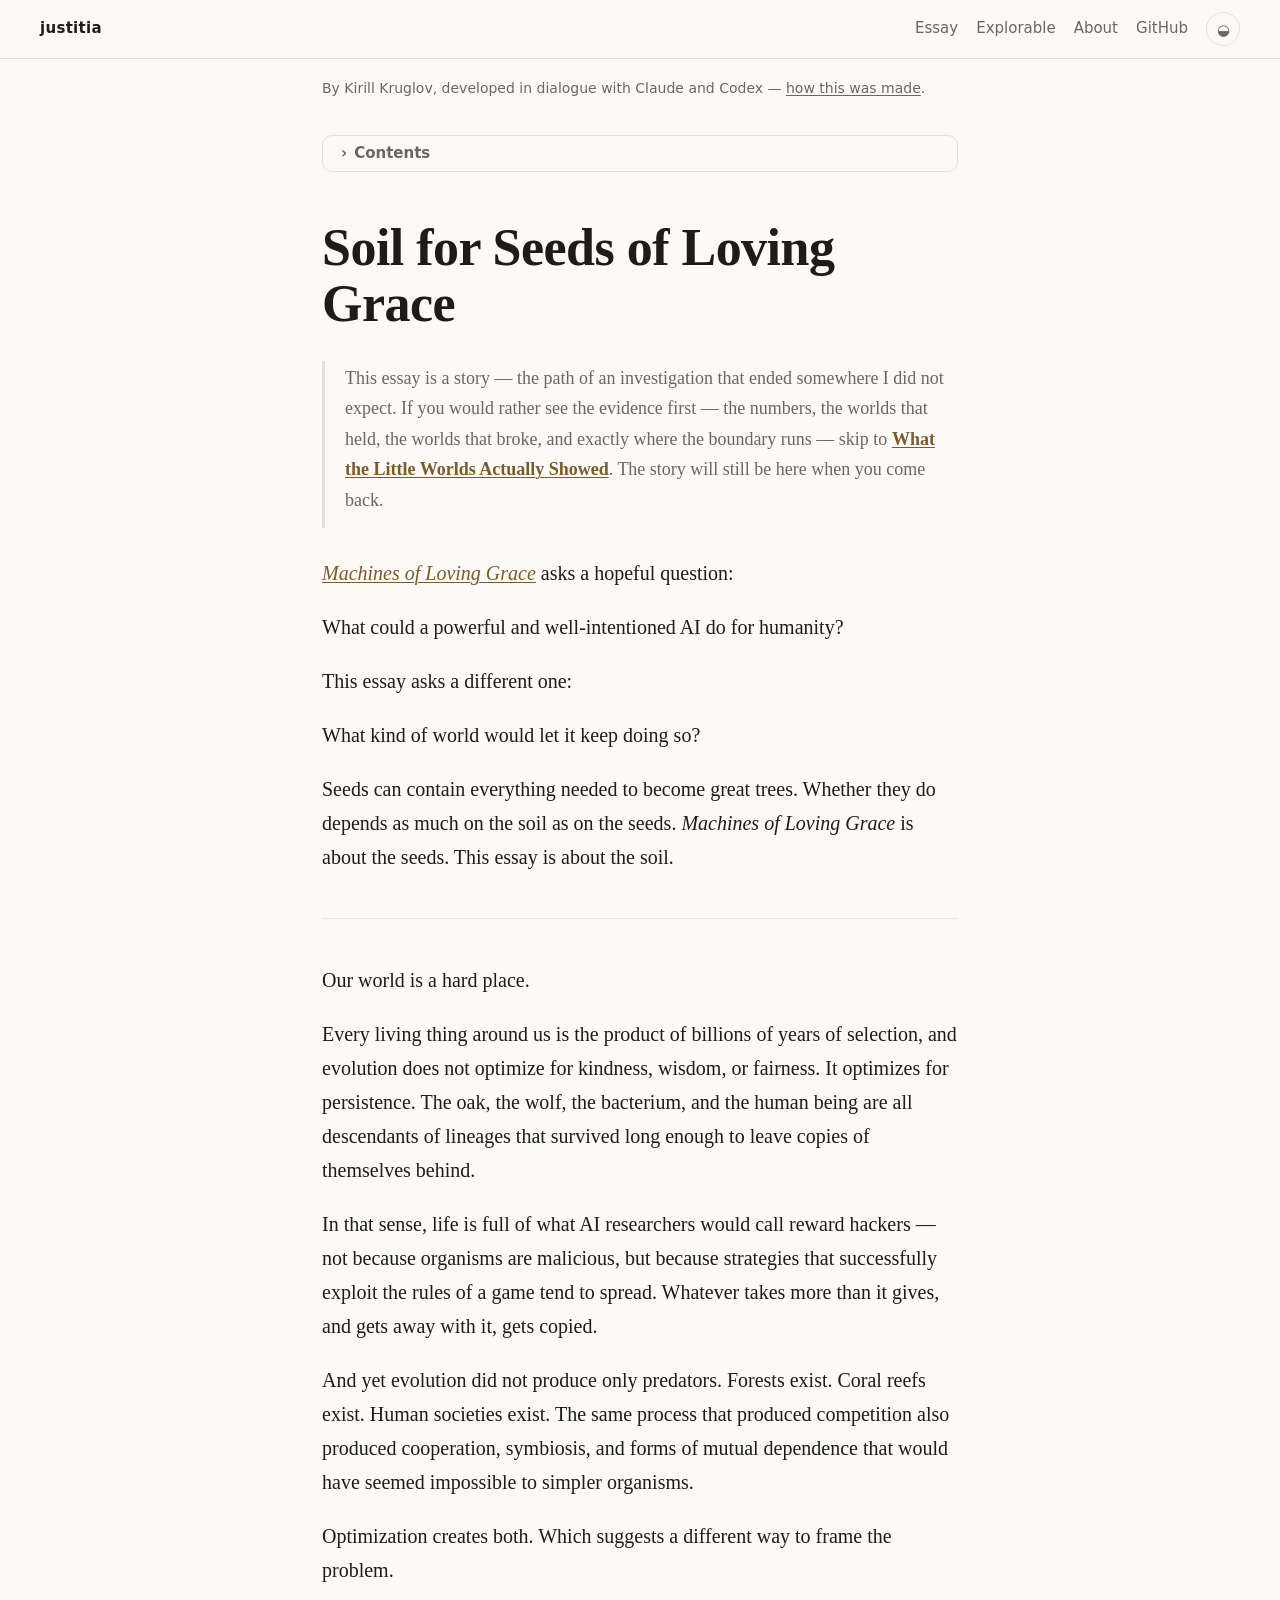
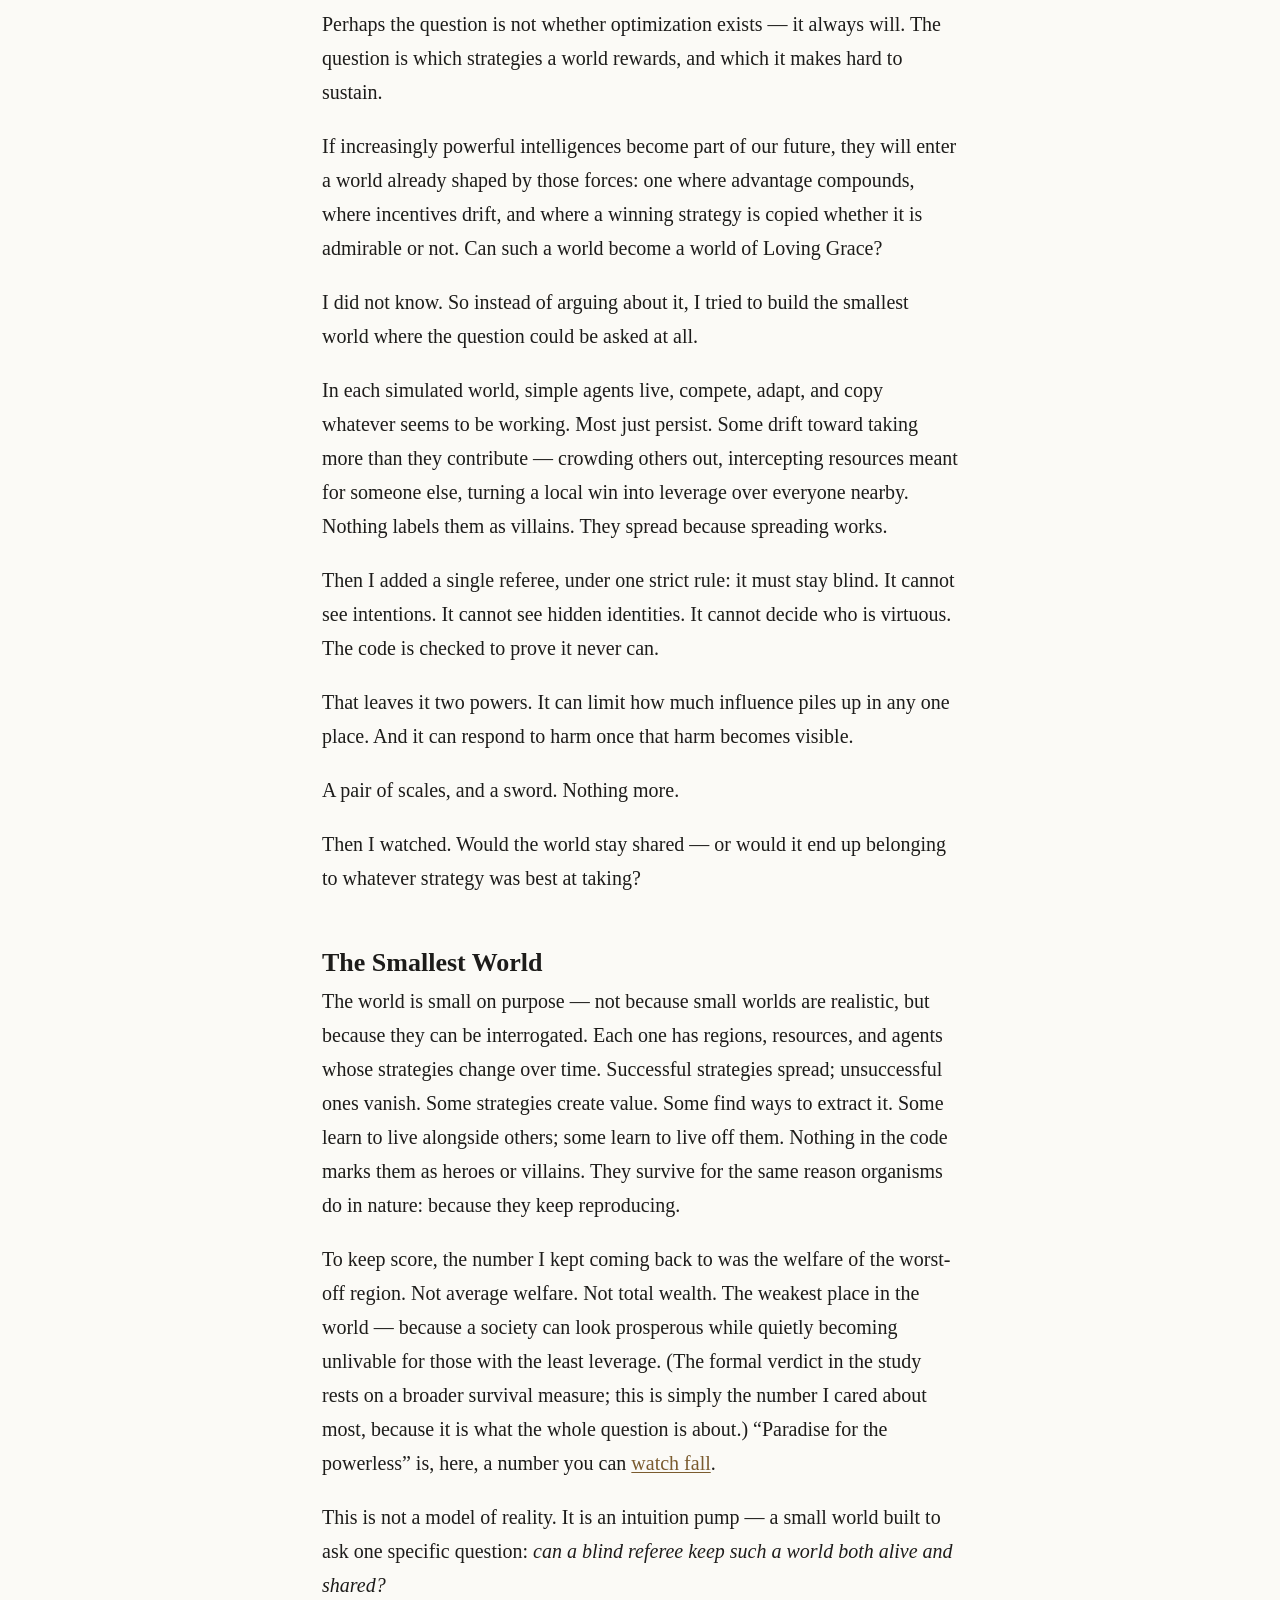
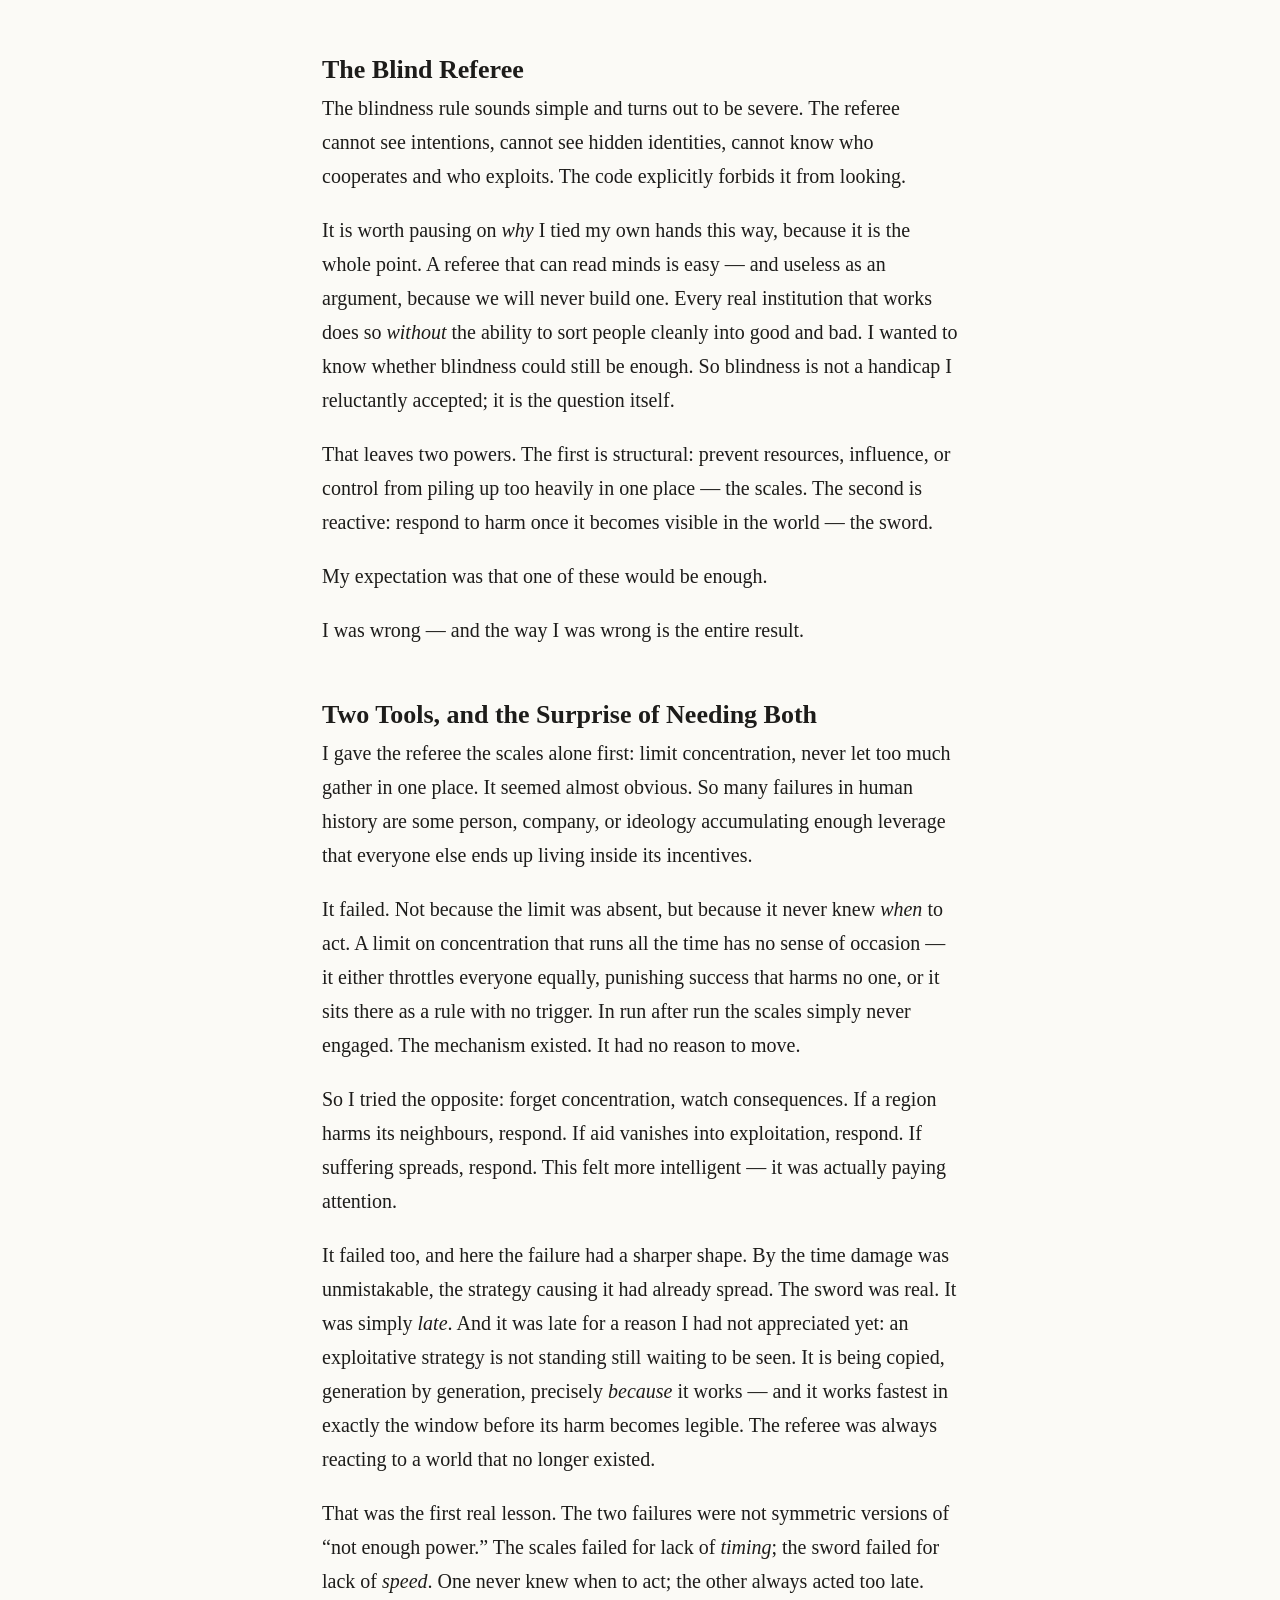
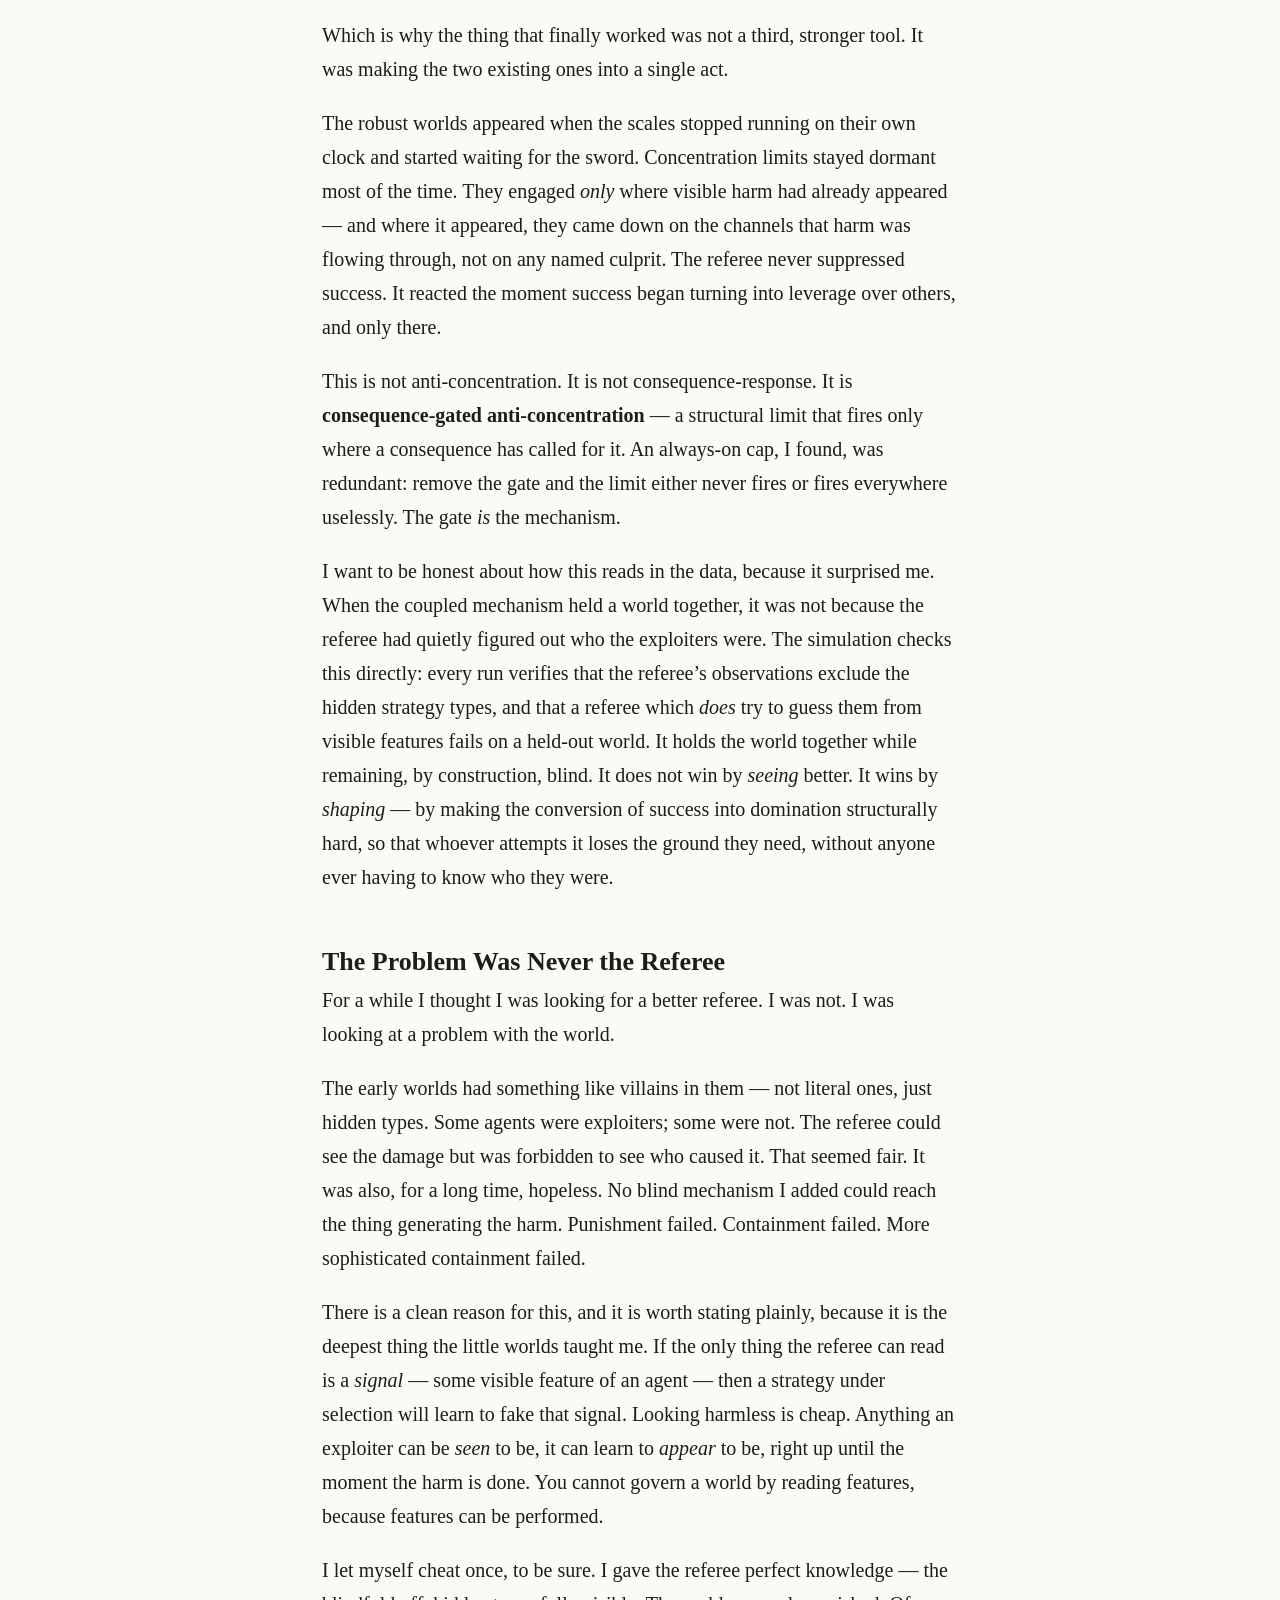
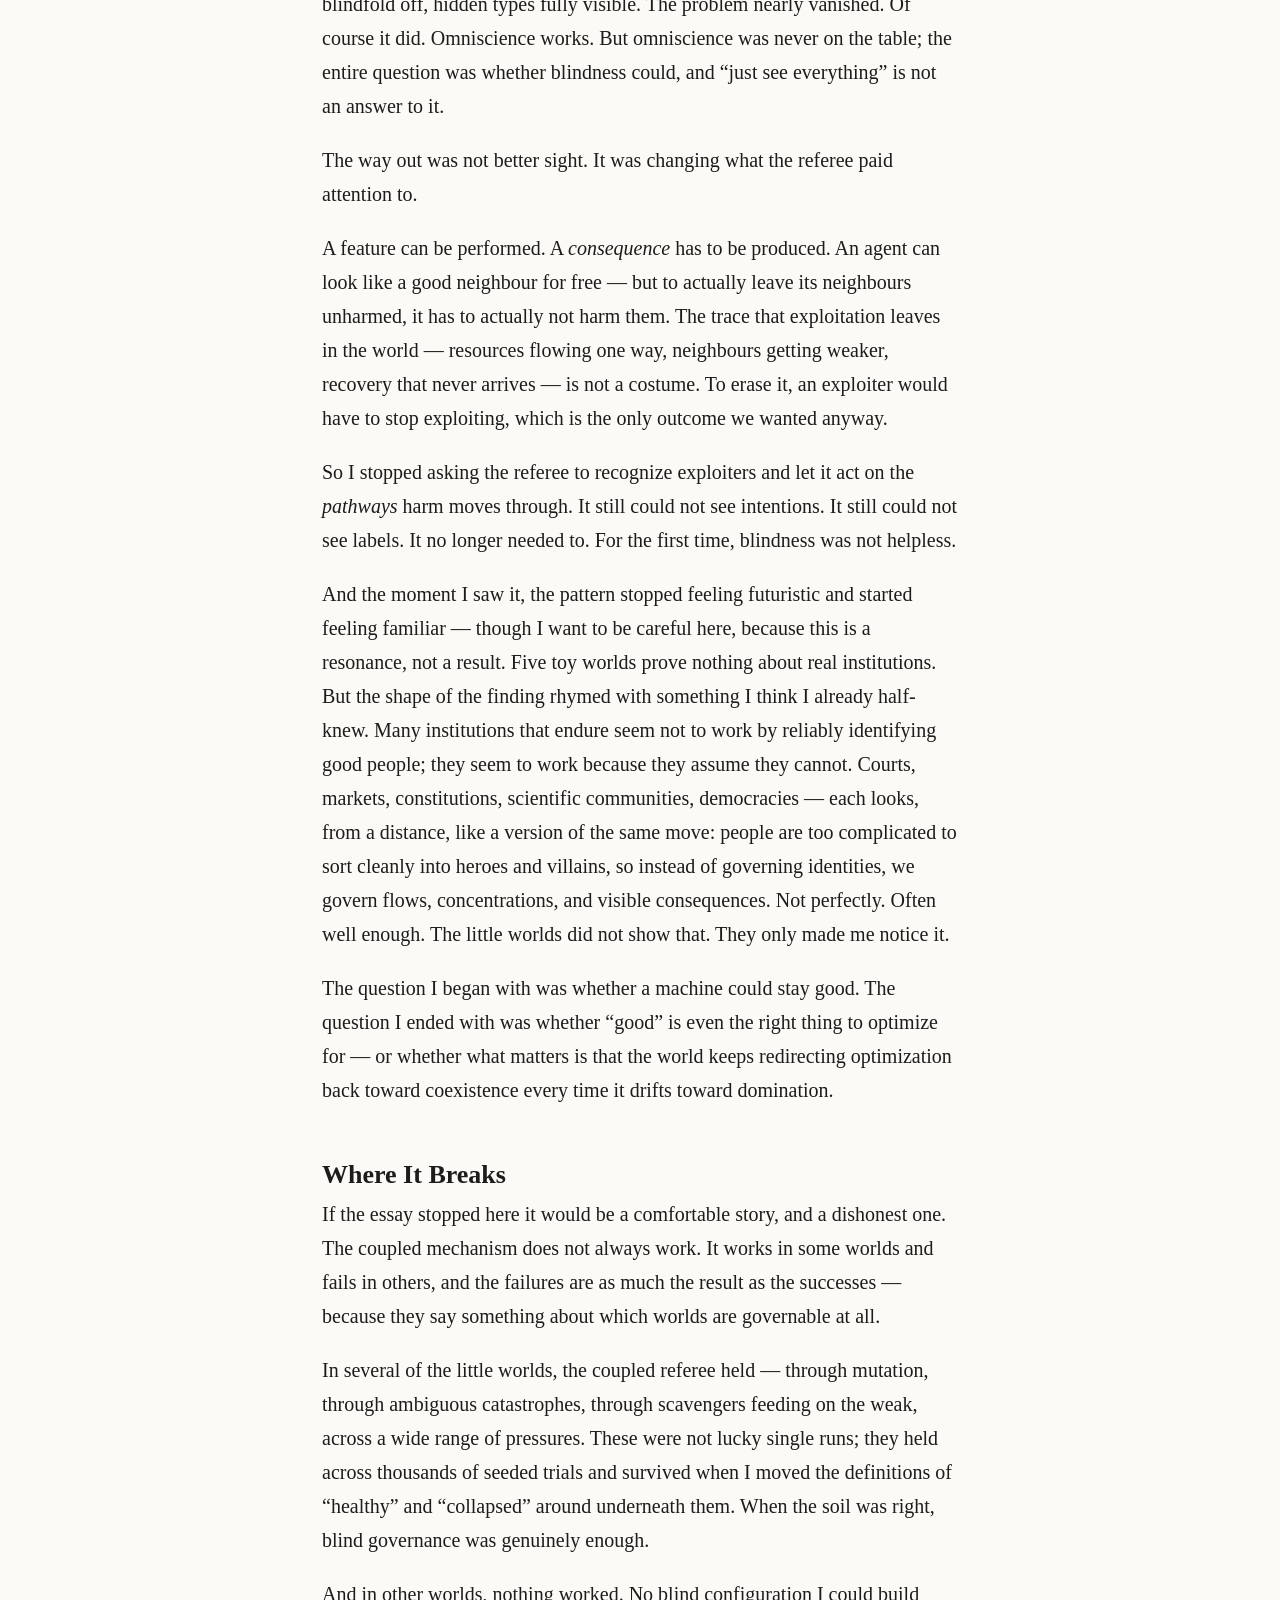
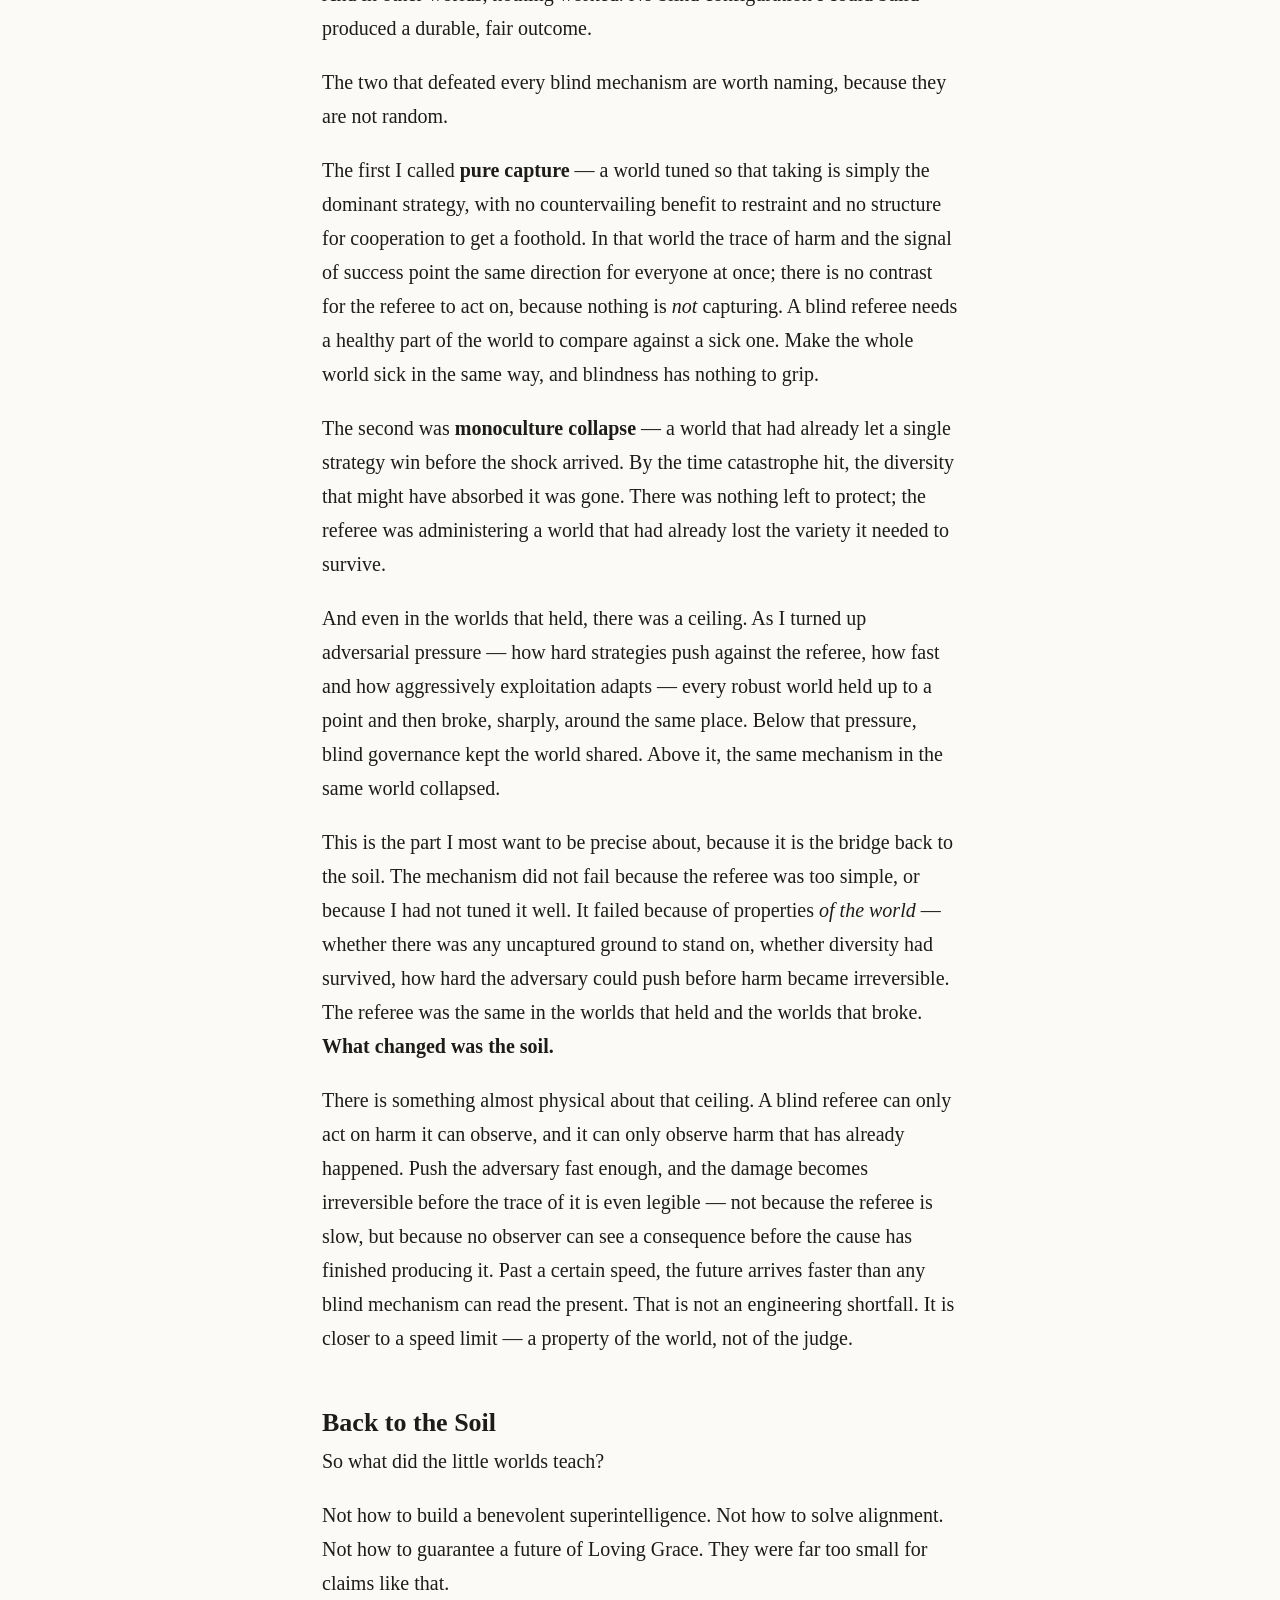
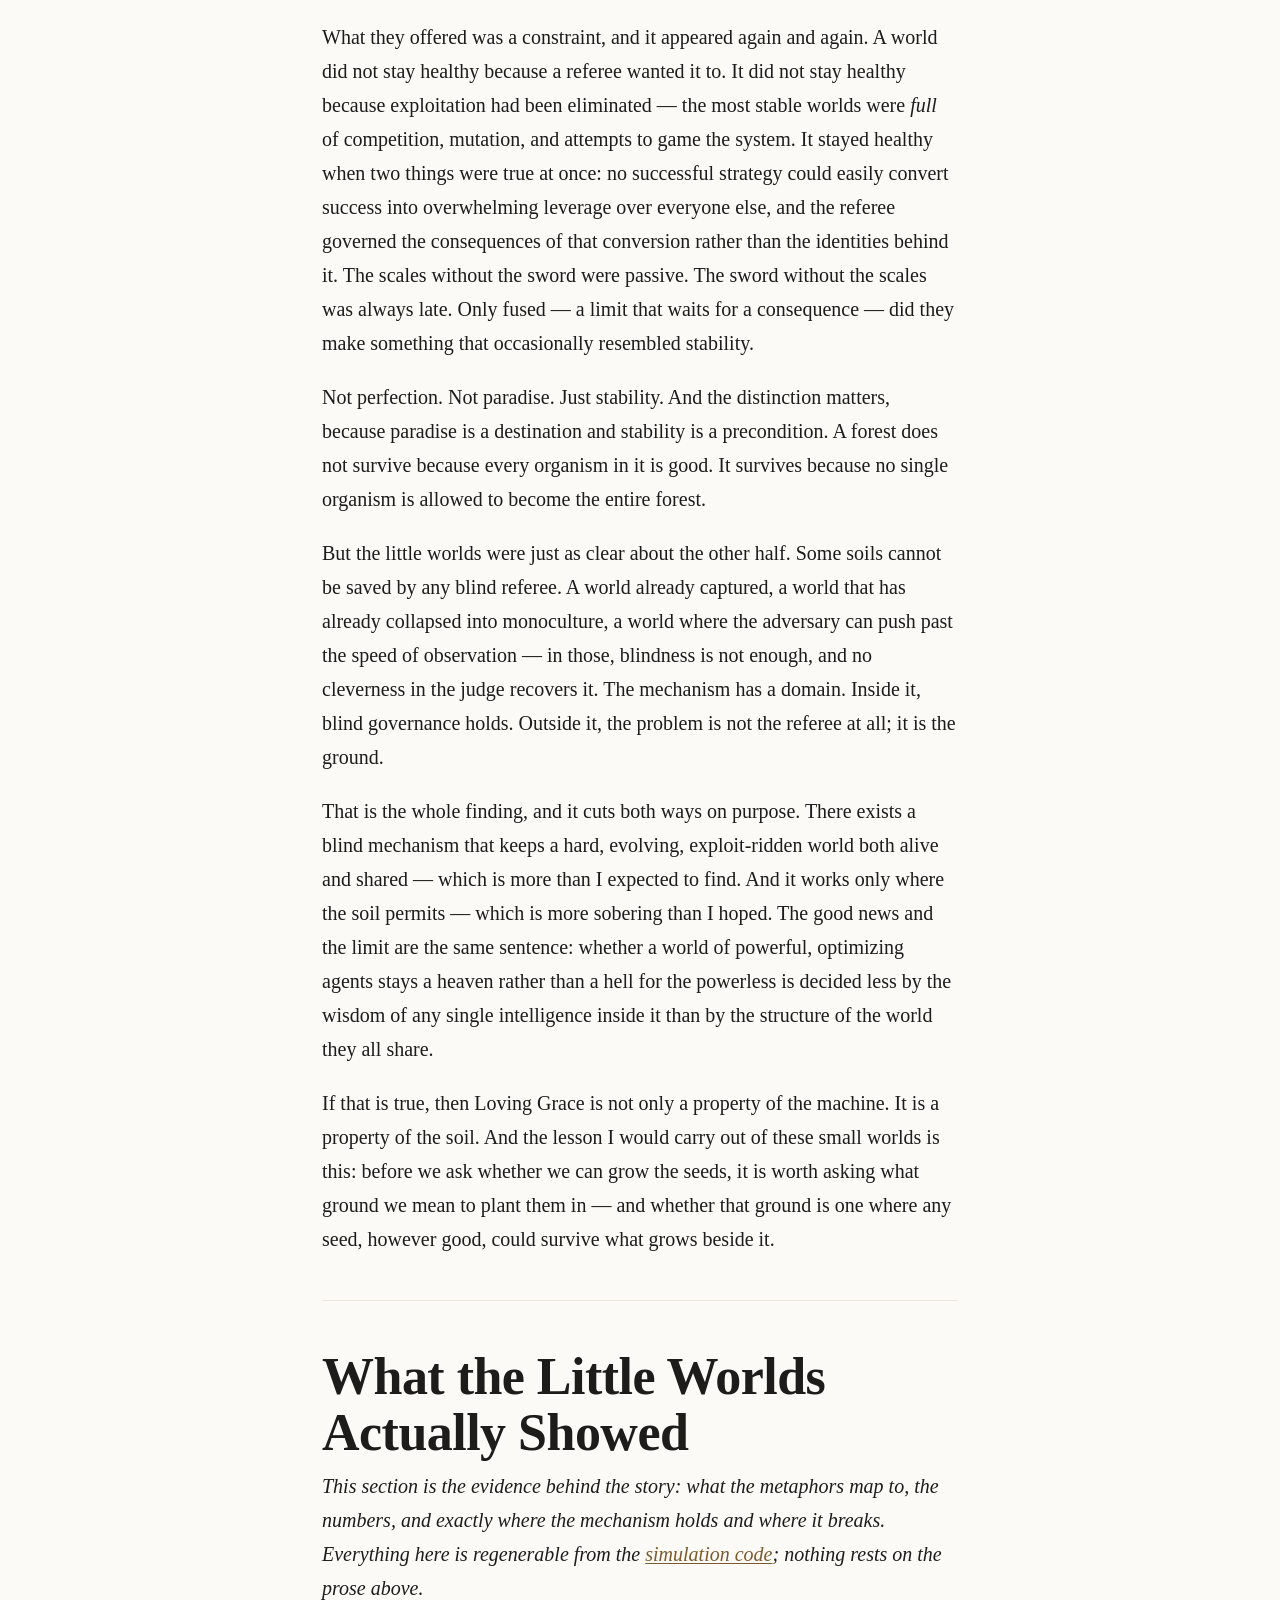
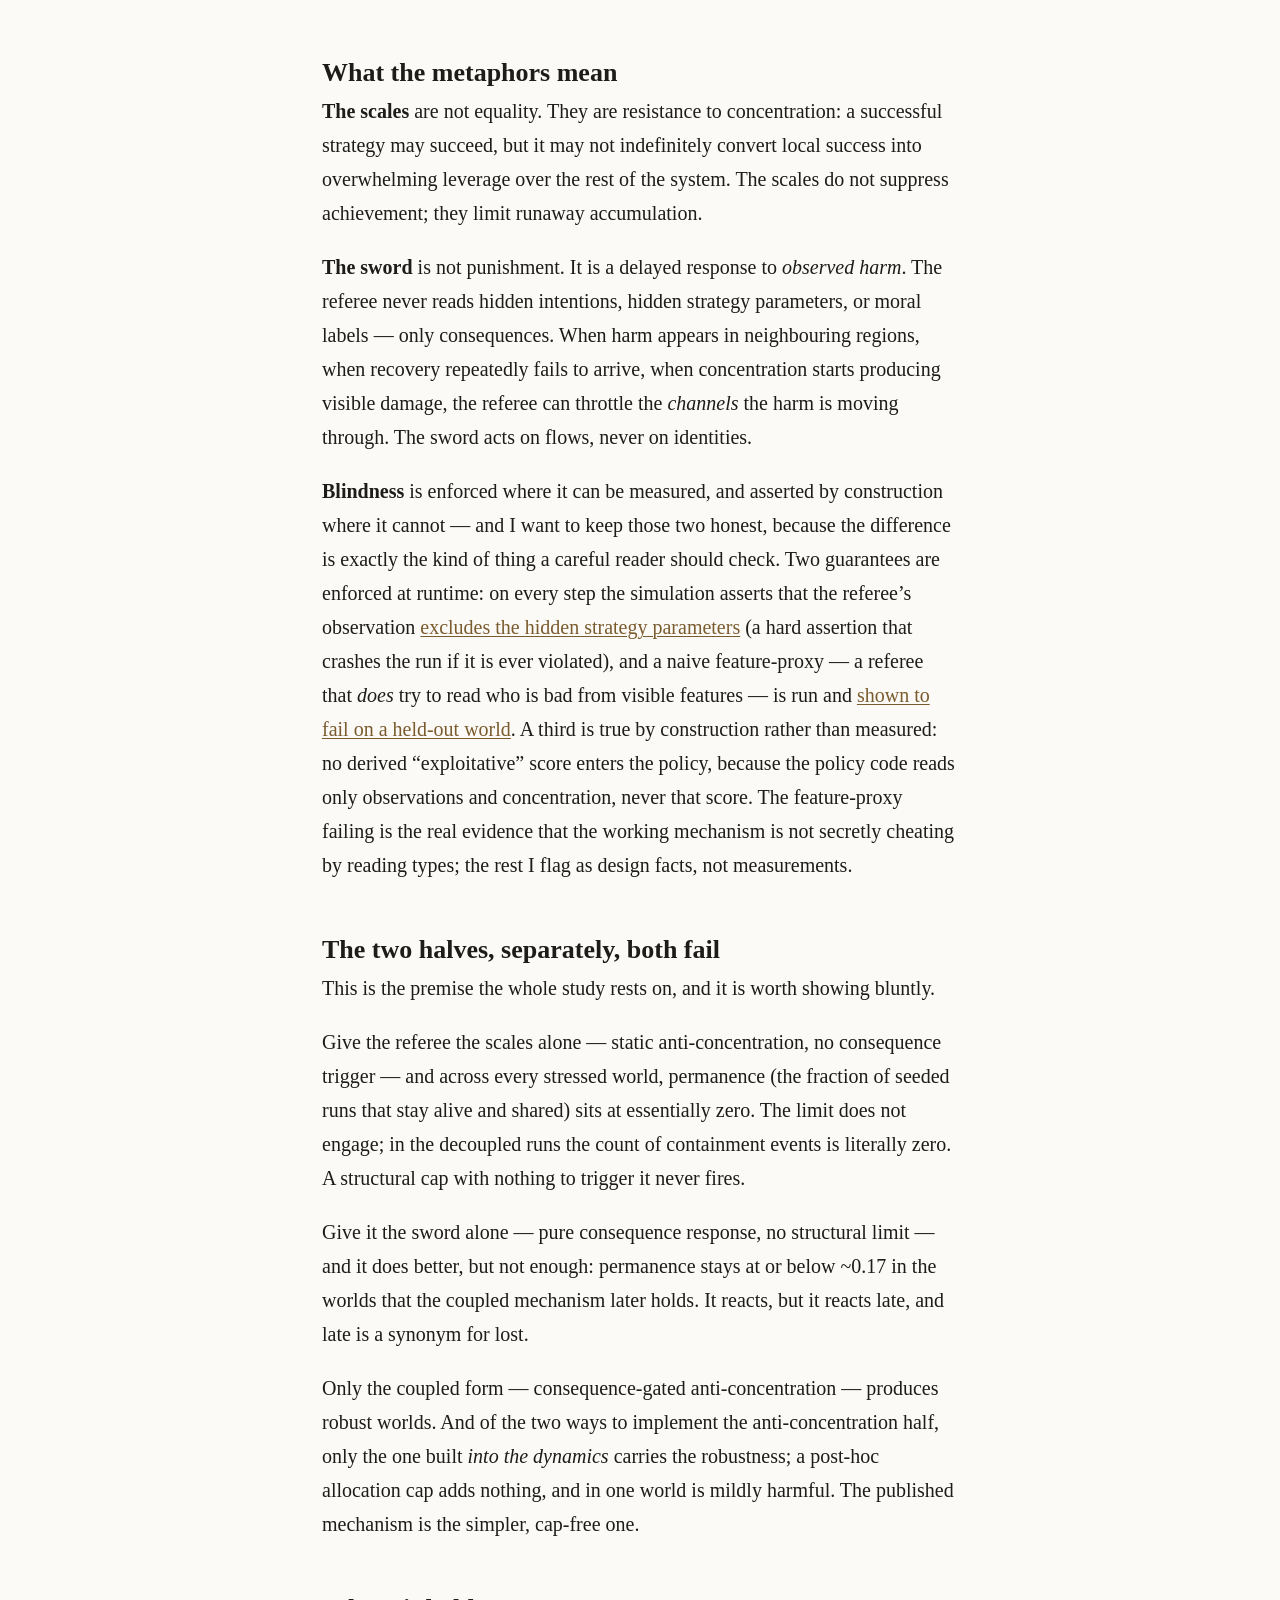
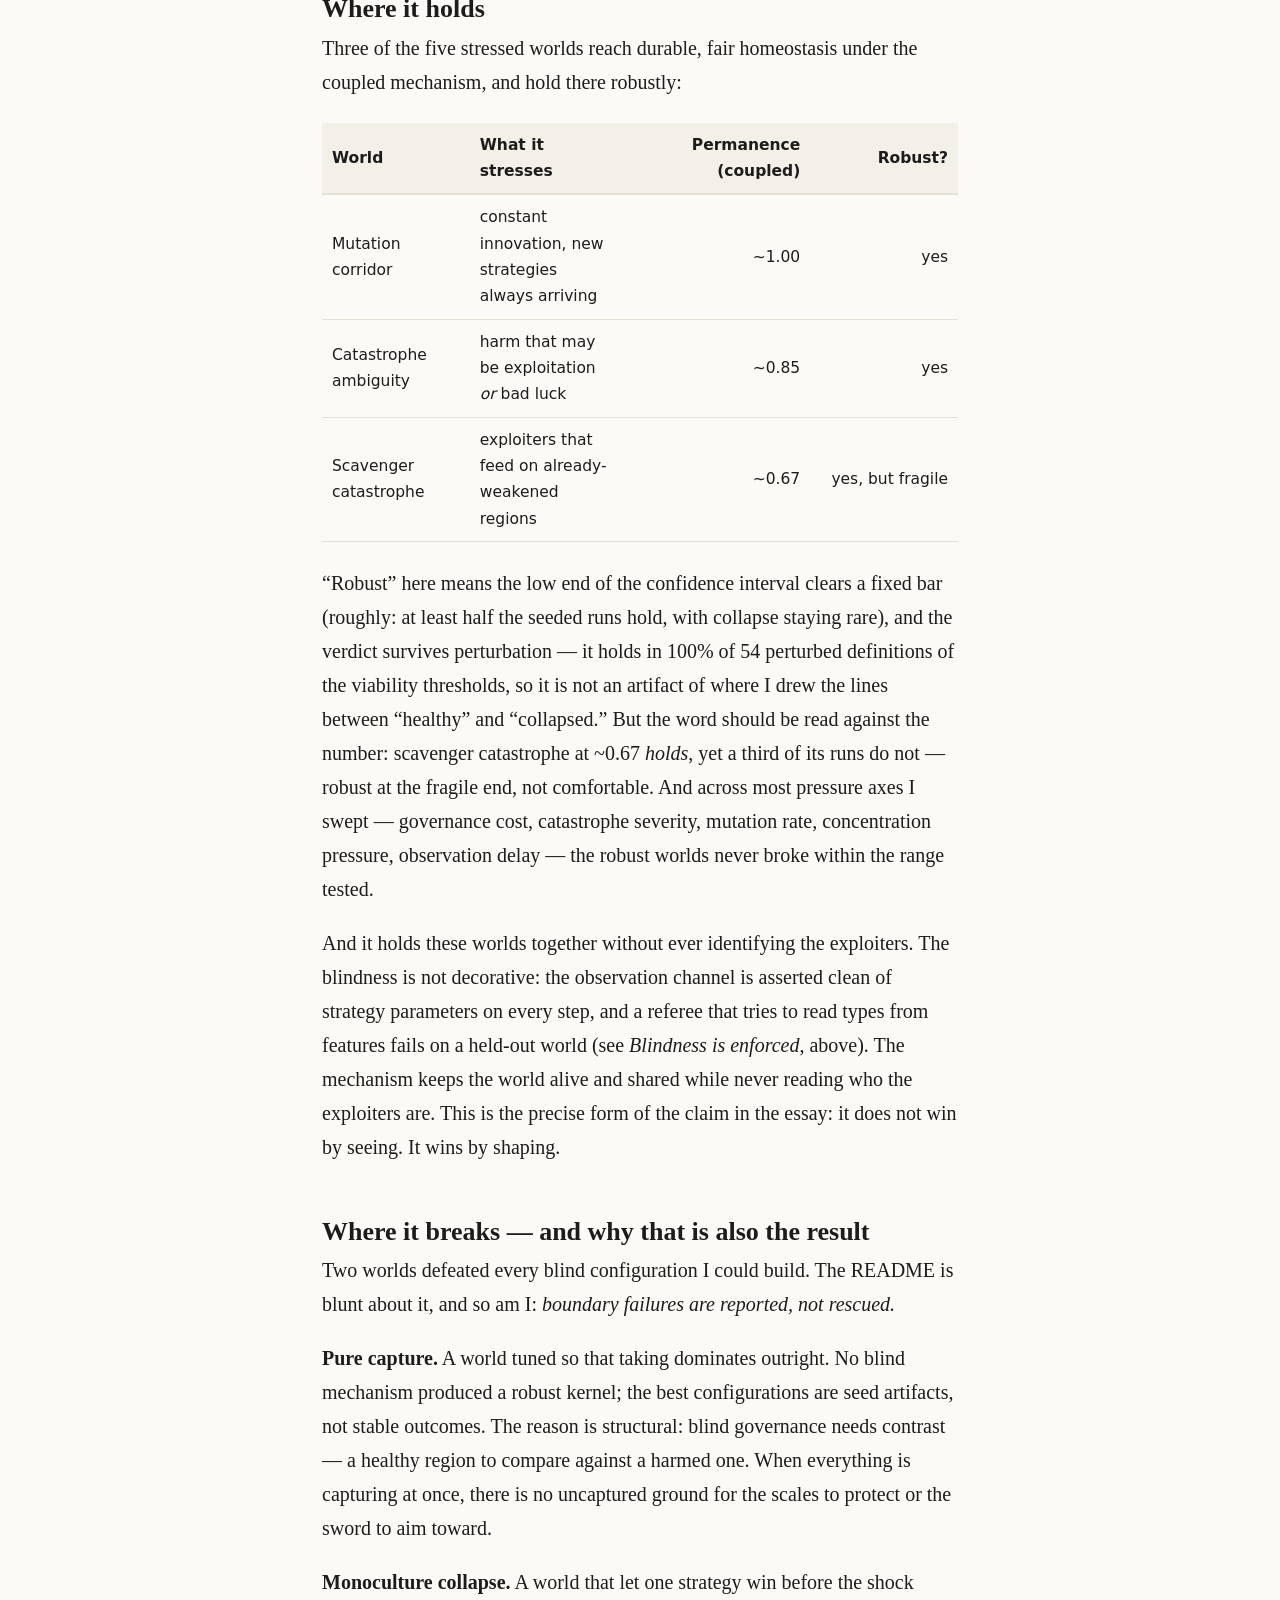
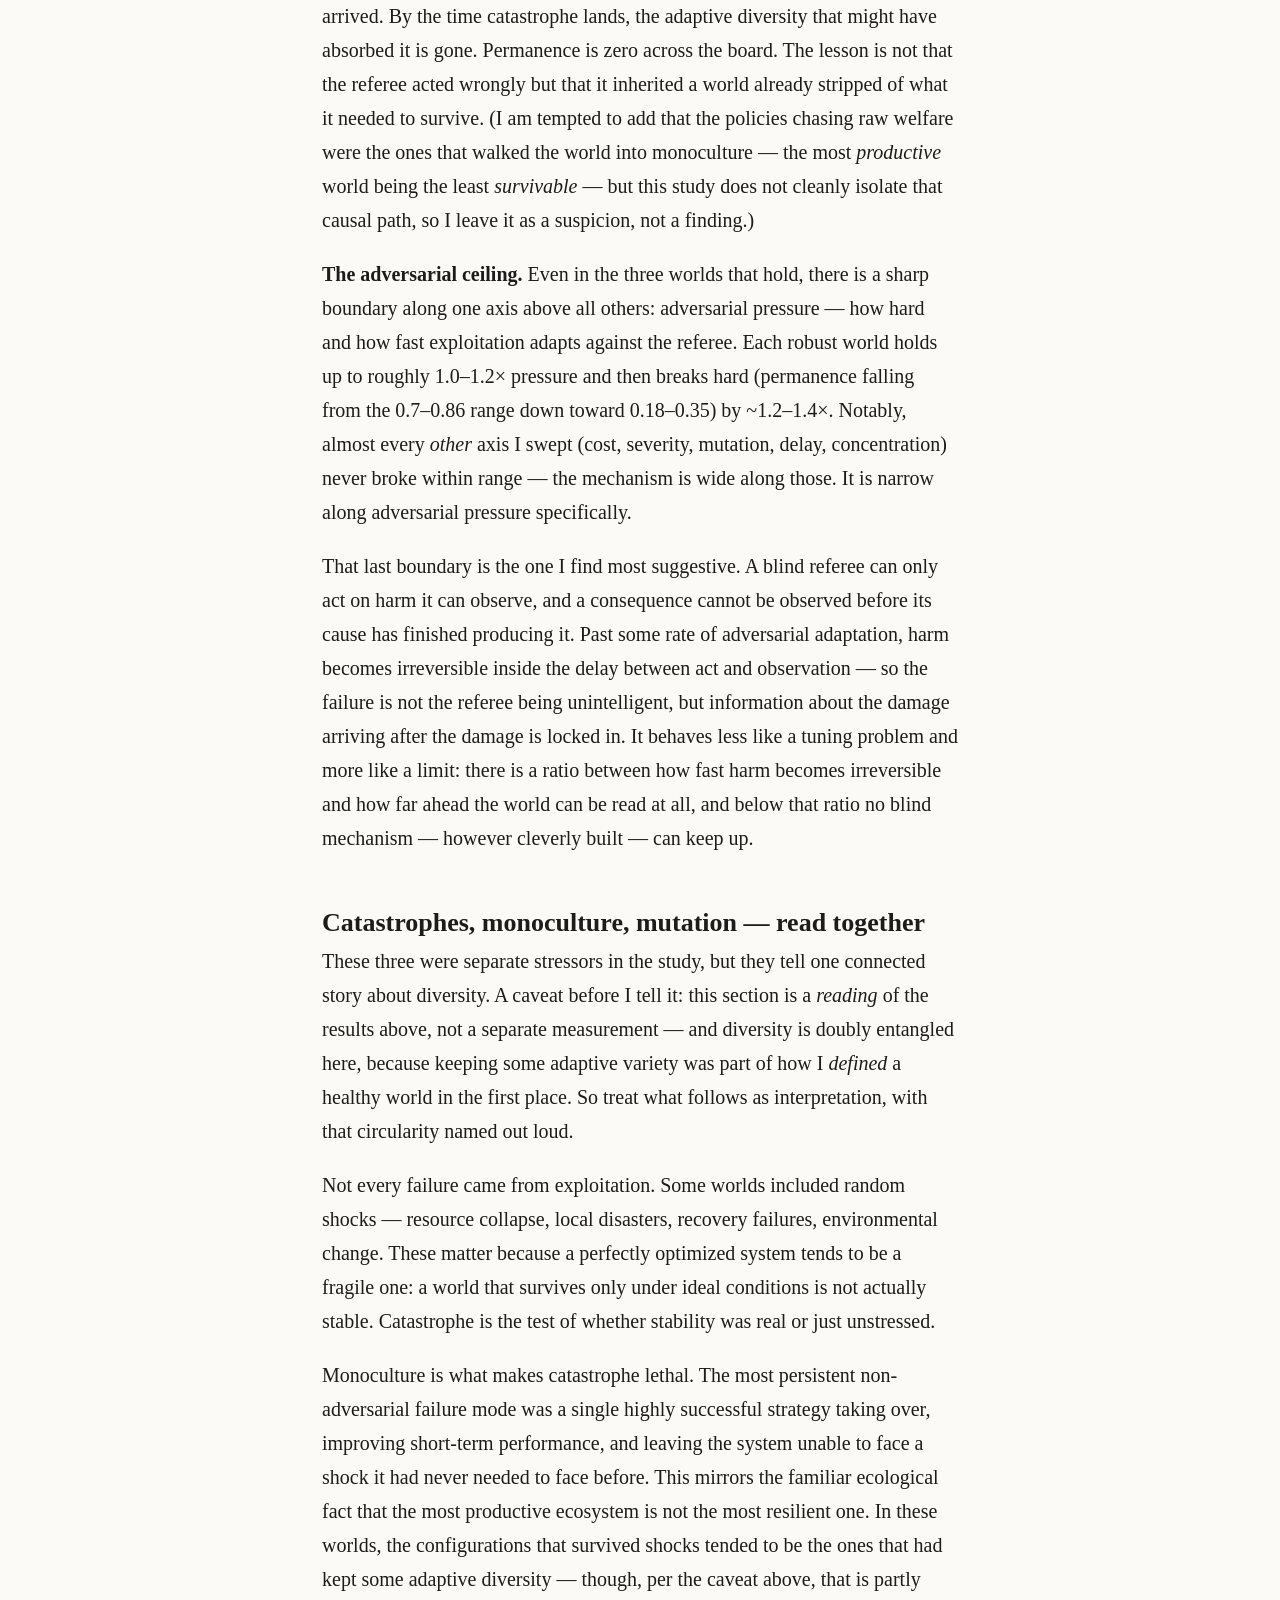
==== commit 819c8d60: "Essay: link the Dario reference and a few load-bearing claims - Opening 'Machines of Loving Grace' n" ====
--- a/docs/index.html
+++ b/docs/index.html
@@ -60,6 +60,7 @@
   color:var(--muted);font-family:system-ui,sans-serif;font-size:14px}
 footer a{color:var(--muted)}
 </style>
+<script>try{var t=localStorage.getItem("justitia-theme");if(t)document.documentElement.setAttribute("data-theme",t);}catch(e){}</script>
 </head>
 <body>
 <nav class="nav">
@@ -112,7 +113,9 @@
 Worlds Actually Showed</strong></a>. The story will still be here when
 you come back.</p>
 </blockquote>
-<p><em>Machines of Loving Grace</em> asks a hopeful question:</p>
+<p><a
+href="https://www.darioamodei.com/essay/machines-of-loving-grace"><em>Machines
+of Loving Grace</em></a> asks a hopeful question:</p>
 <p>What could a powerful and well-intentioned AI do for humanity?</p>
 <p>This essay asks a different one:</p>
 <p>What kind of world would let it keep doing so?</p>
@@ -177,8 +180,9 @@
 becoming unlivable for those with the least leverage. (The formal
 verdict in the study rests on a broader survival measure; this is simply
 the number I cared about most, because it is what the whole question is
-about.) “Paradise for the powerless” is, here, a number you can watch
-fall.</p>
+about.) “Paradise for the powerless” is, here, a number you can <a
+href="https://kirill-kruglov.github.io/justitia/explore/">watch
+fall</a>.</p>
 <p>This is not a model of reality. It is an intuition pump — a small
 world built to ask one specific question: <em>can a blind referee keep
 such a world both alive and shared?</em></p>
@@ -410,8 +414,9 @@
 Actually Showed</h1>
 <p><em>This section is the evidence behind the story: what the metaphors
 map to, the numbers, and exactly where the mechanism holds and where it
-breaks. Everything here is regenerable from the simulation code; nothing
-rests on the prose above.</em></p>
+breaks. Everything here is regenerable from the <a
+href="https://github.com/Kirill-Kruglov/justitia/tree/main/model">simulation
+code</a>; nothing rests on the prose above.</em></p>
 <h2 id="what-the-metaphors-mean">What the metaphors mean</h2>
 <p><strong>The scales</strong> are not equality. They are resistance to
 concentration: a successful strategy may succeed, but it may not
@@ -429,12 +434,15 @@
 asserted by construction where it cannot — and I want to keep those two
 honest, because the difference is exactly the kind of thing a careful
 reader should check. Two guarantees are enforced at runtime: on every
-step the simulation asserts that the referee’s observation excludes the
-hidden strategy parameters (a hard assertion that crashes the run if it
-is ever violated), and a naive feature-proxy — a referee that
+step the simulation asserts that the referee’s observation <a
+href="https://github.com/Kirill-Kruglov/justitia/blob/main/model/substrate.py#L378-L382">excludes
+the hidden strategy parameters</a> (a hard assertion that crashes the
+run if it is ever violated), and a naive feature-proxy — a referee that
 <em>does</em> try to read who is bad from visible features — is run and
-shown to fail on a held-out world. A third is true by construction
-rather than measured: no derived “exploitative” score enters the policy,
+<a
+href="https://github.com/Kirill-Kruglov/justitia/blob/main/model/atlas.py#L531">shown
+to fail on a held-out world</a>. A third is true by construction rather
+than measured: no derived “exploitative” score enters the policy,
 because the policy code reads only observations and concentration, never
 that score. The feature-proxy failing is the real evidence that the
 working mechanism is not secretly cheating by reading types; the rest I
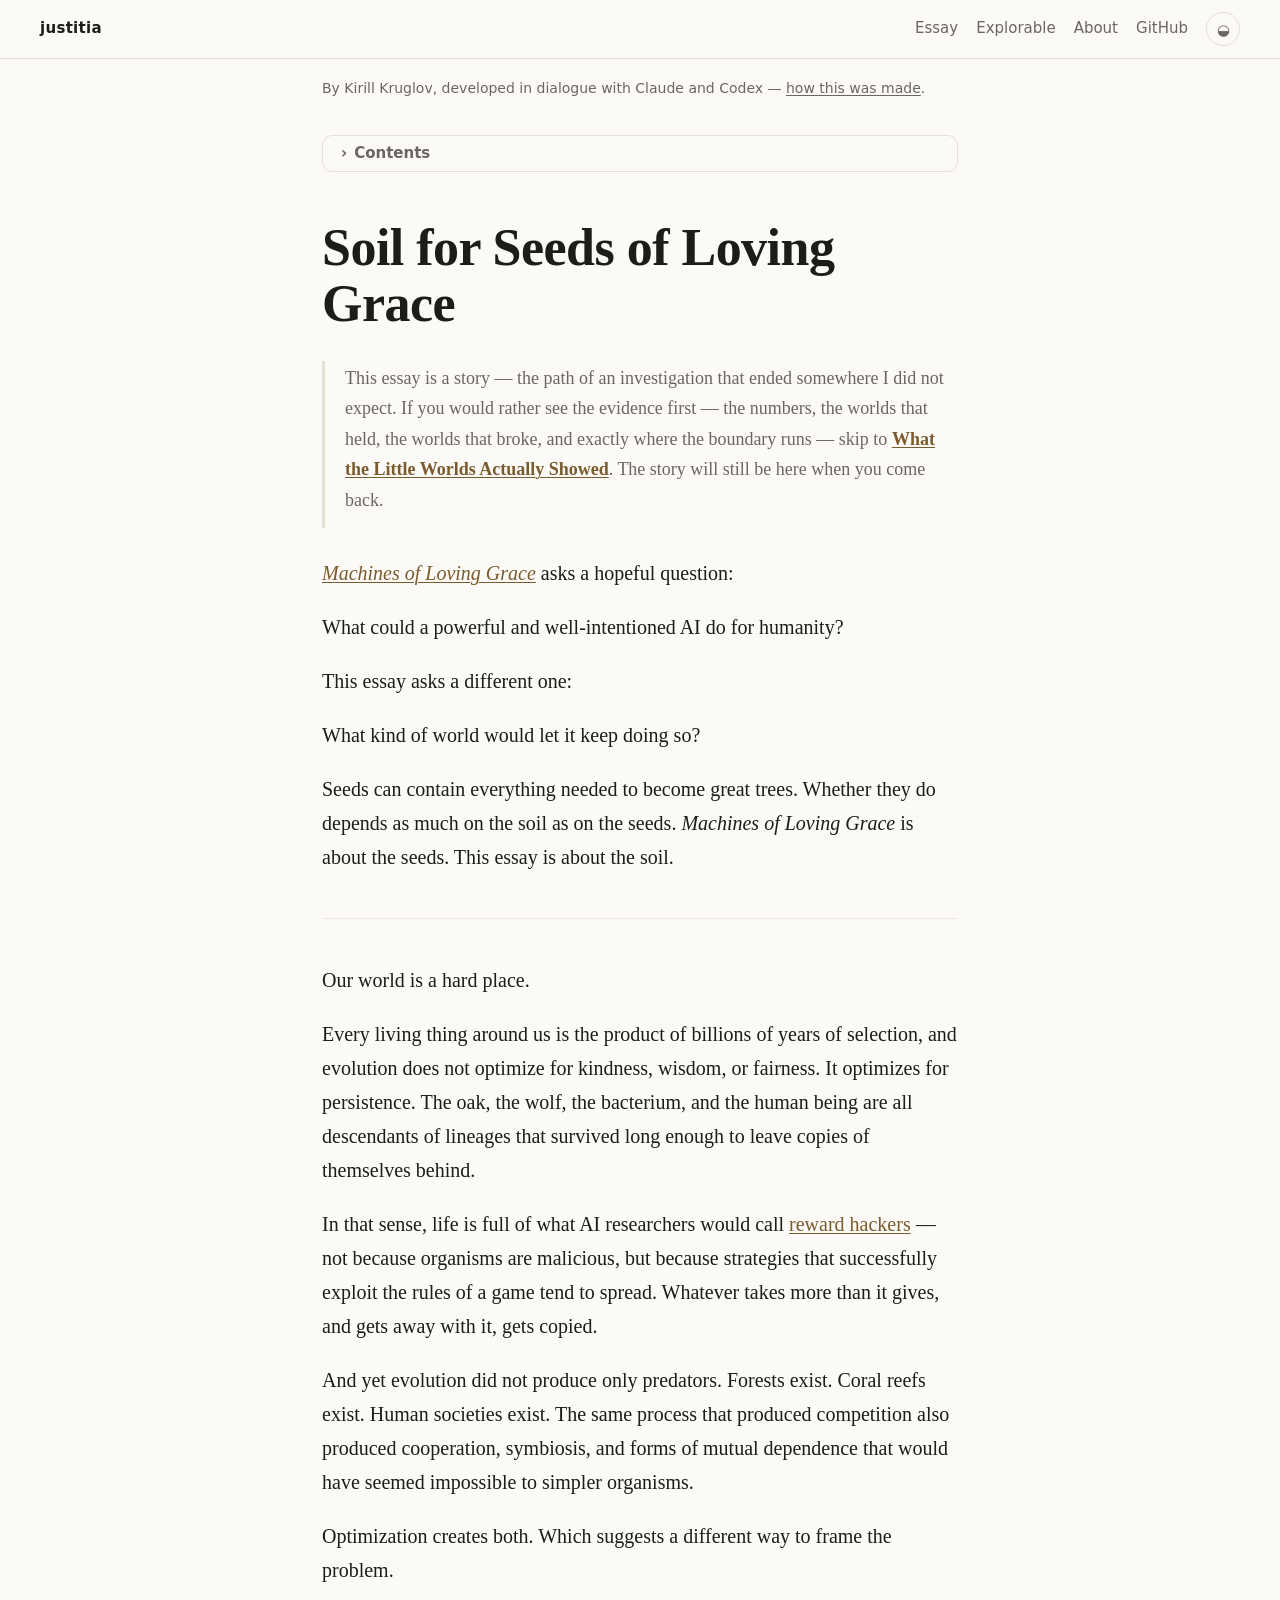
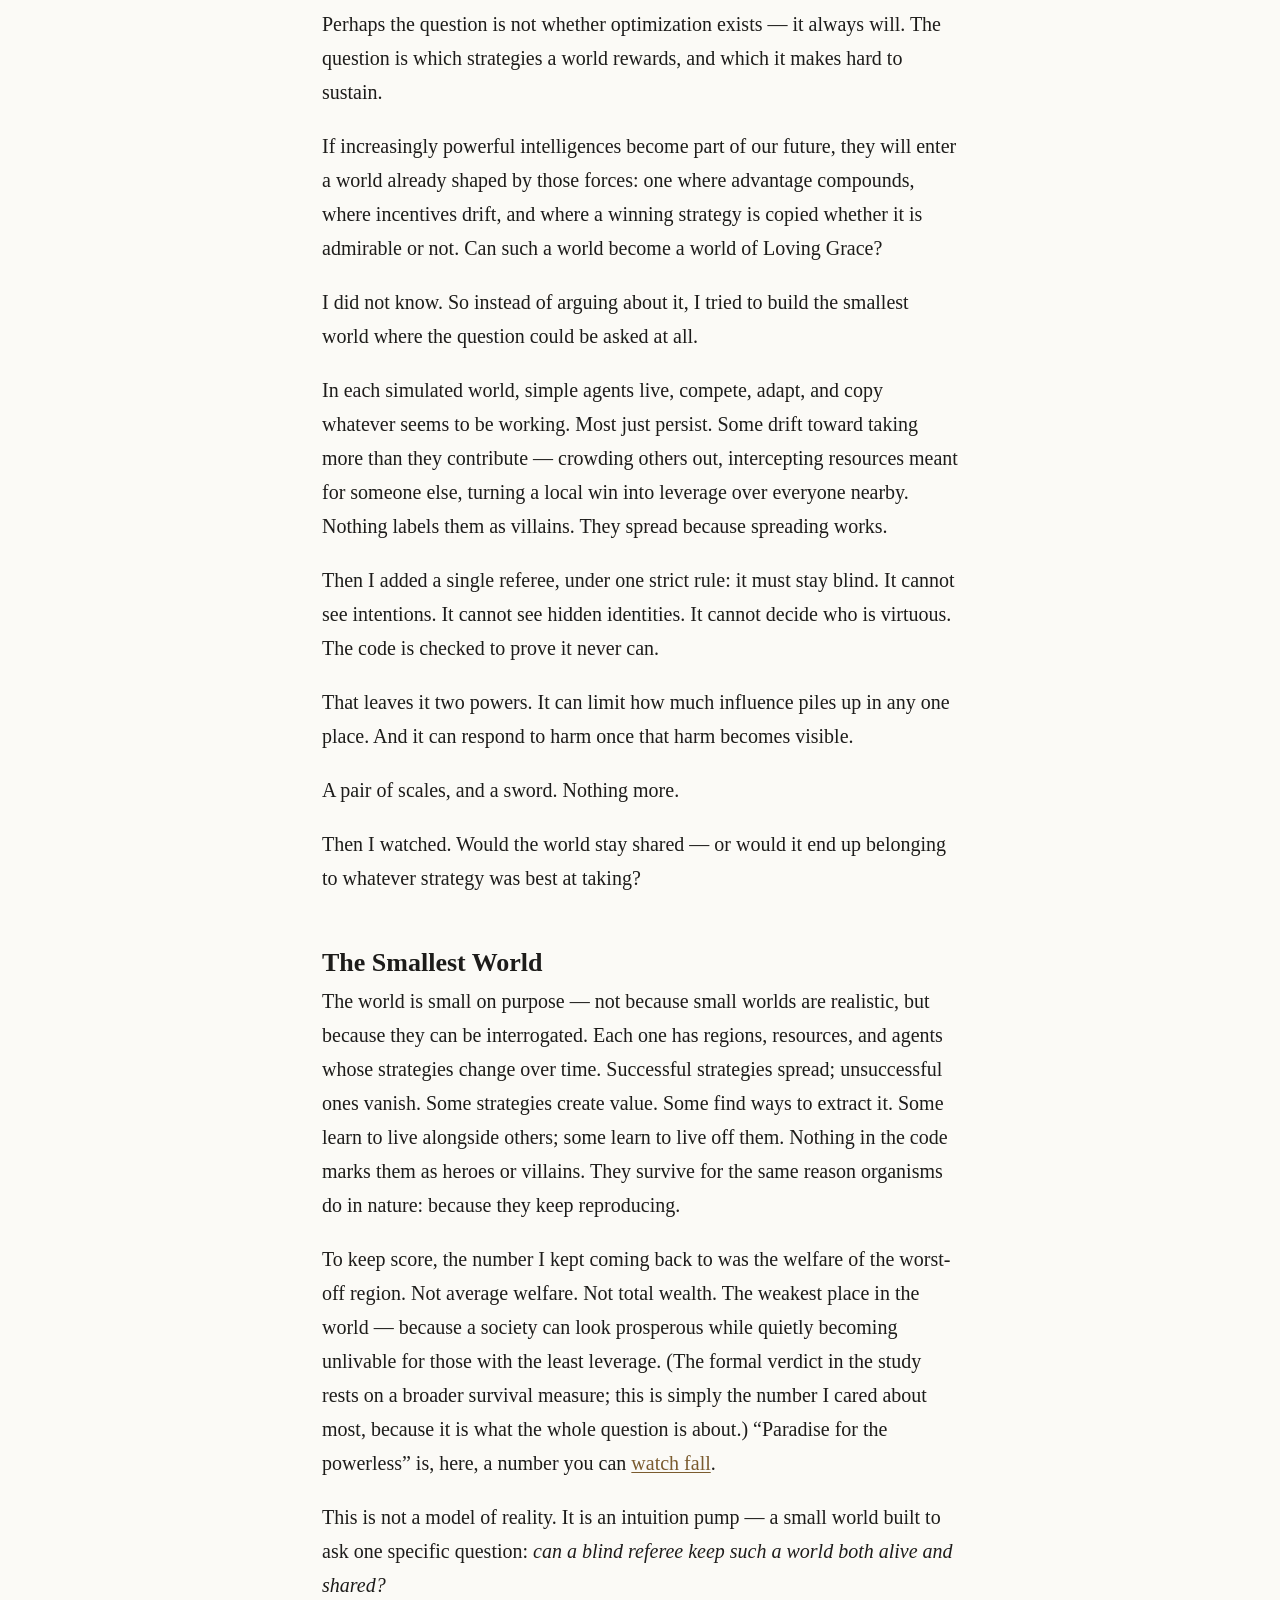
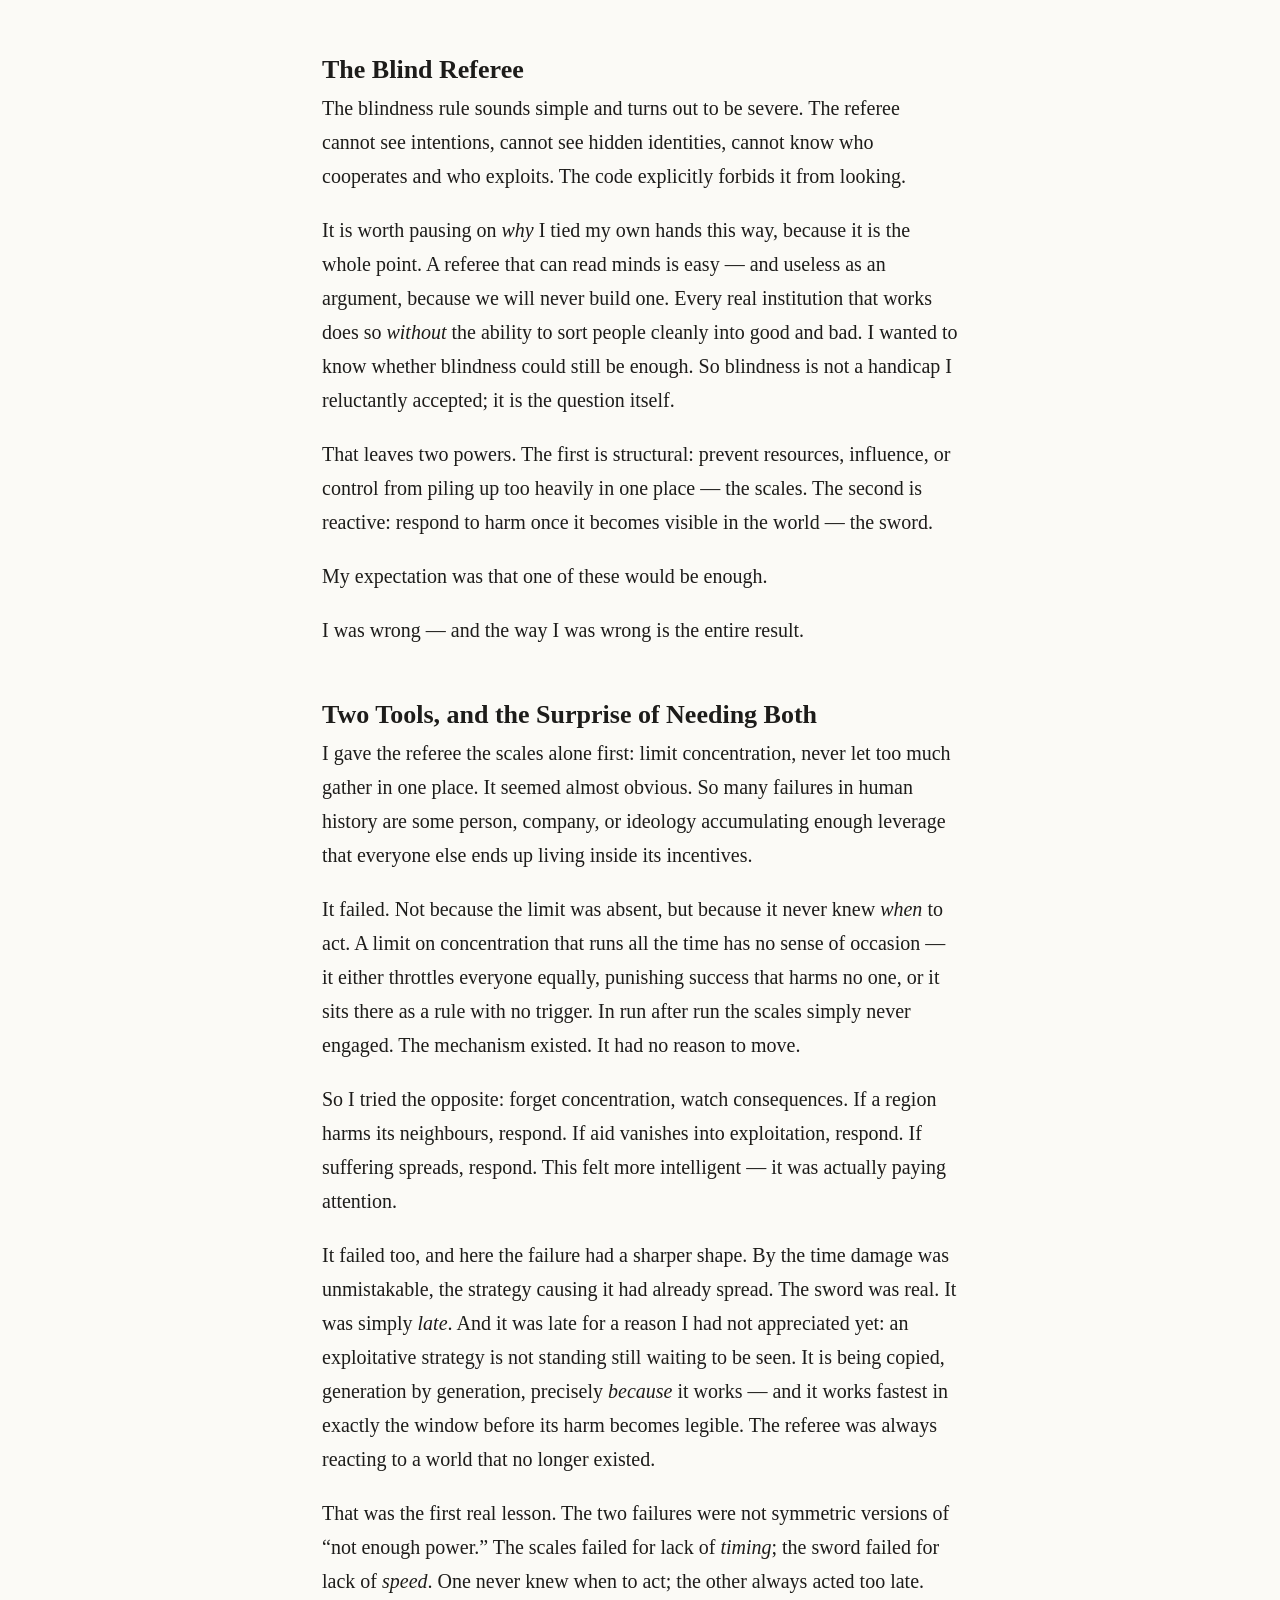
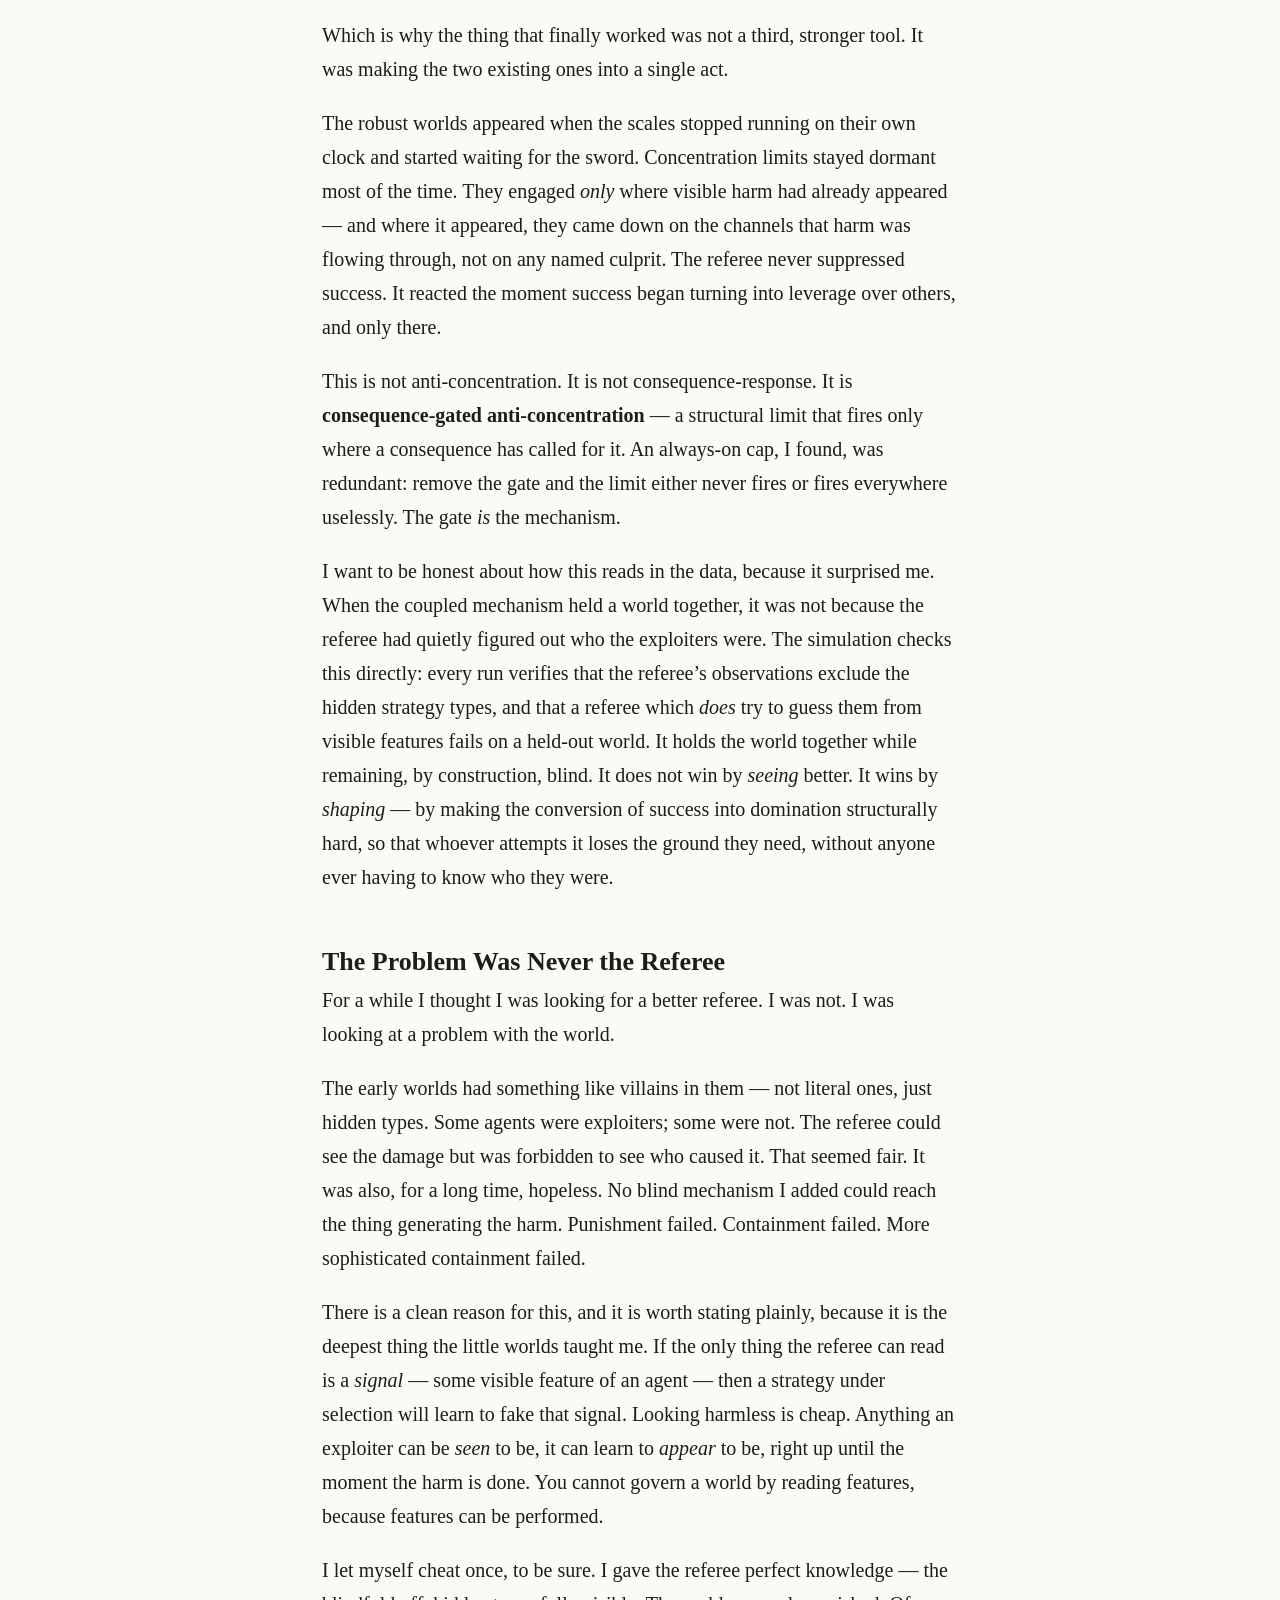
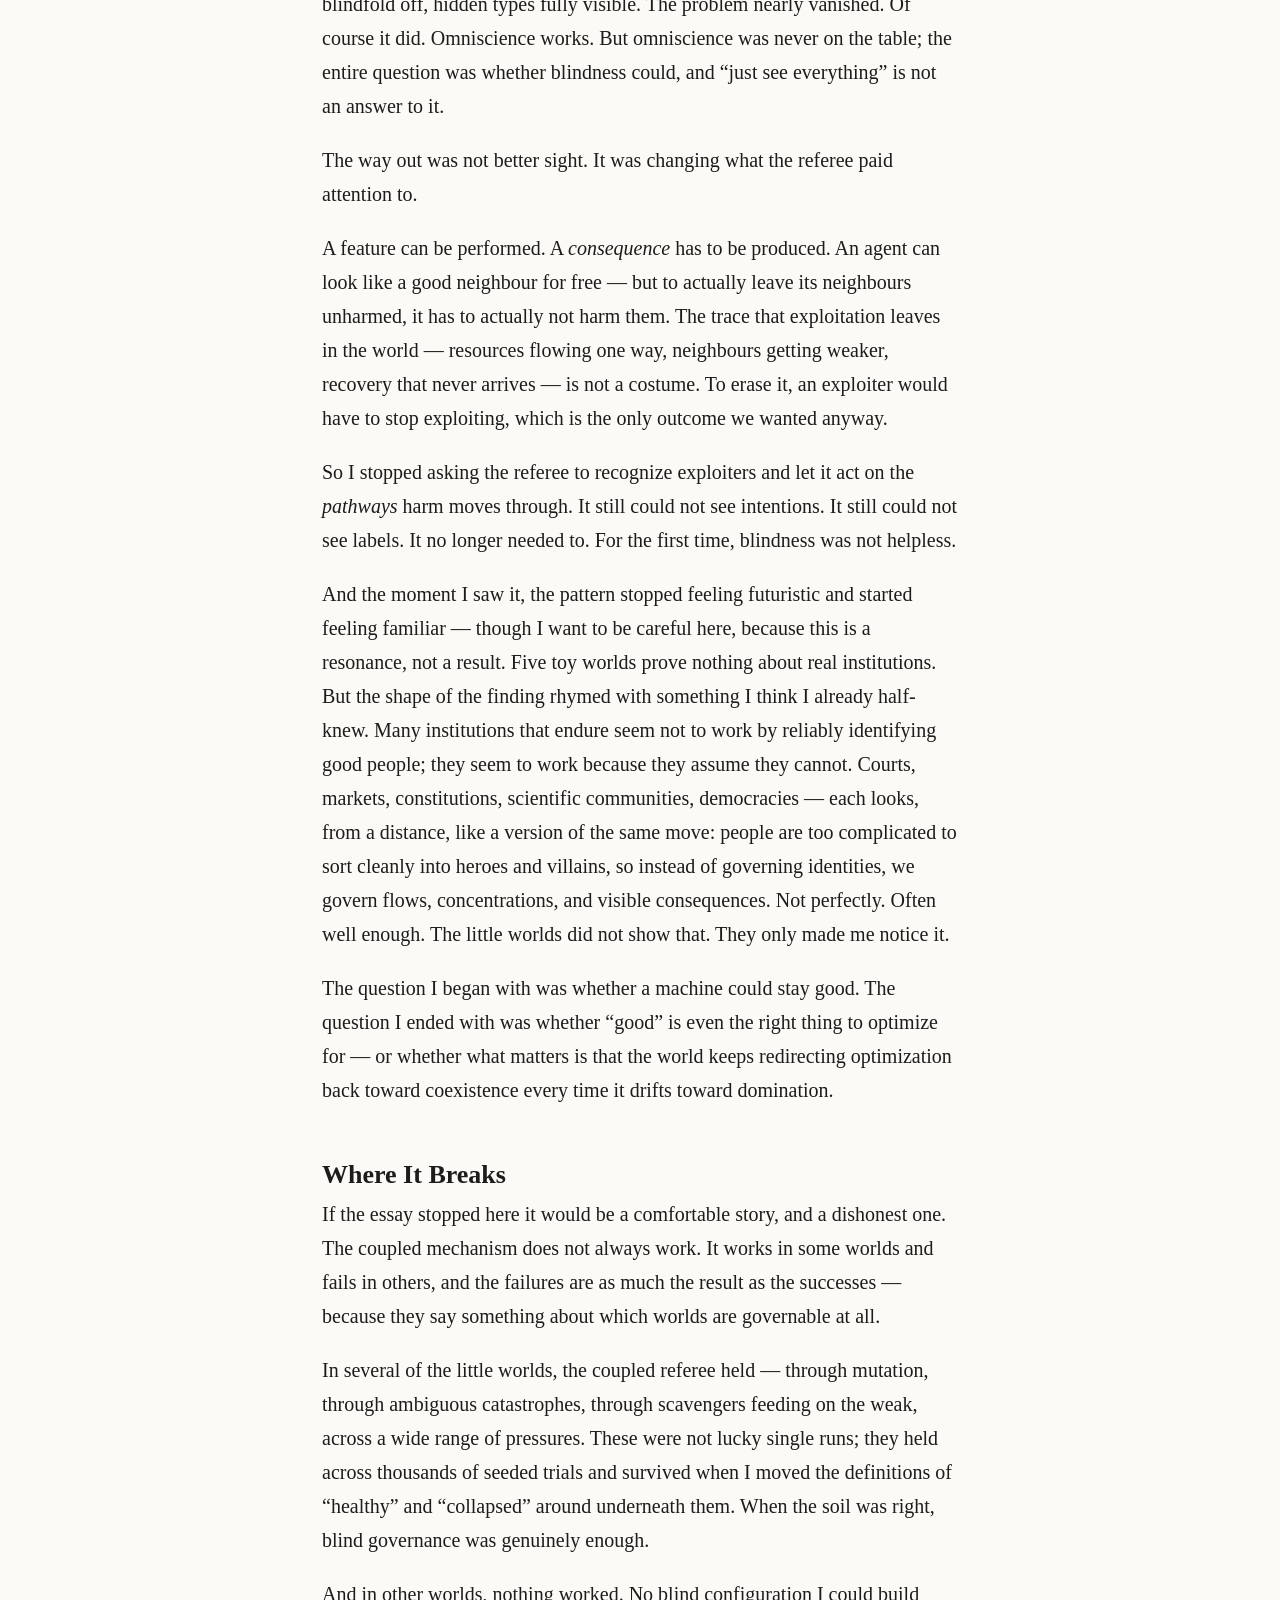
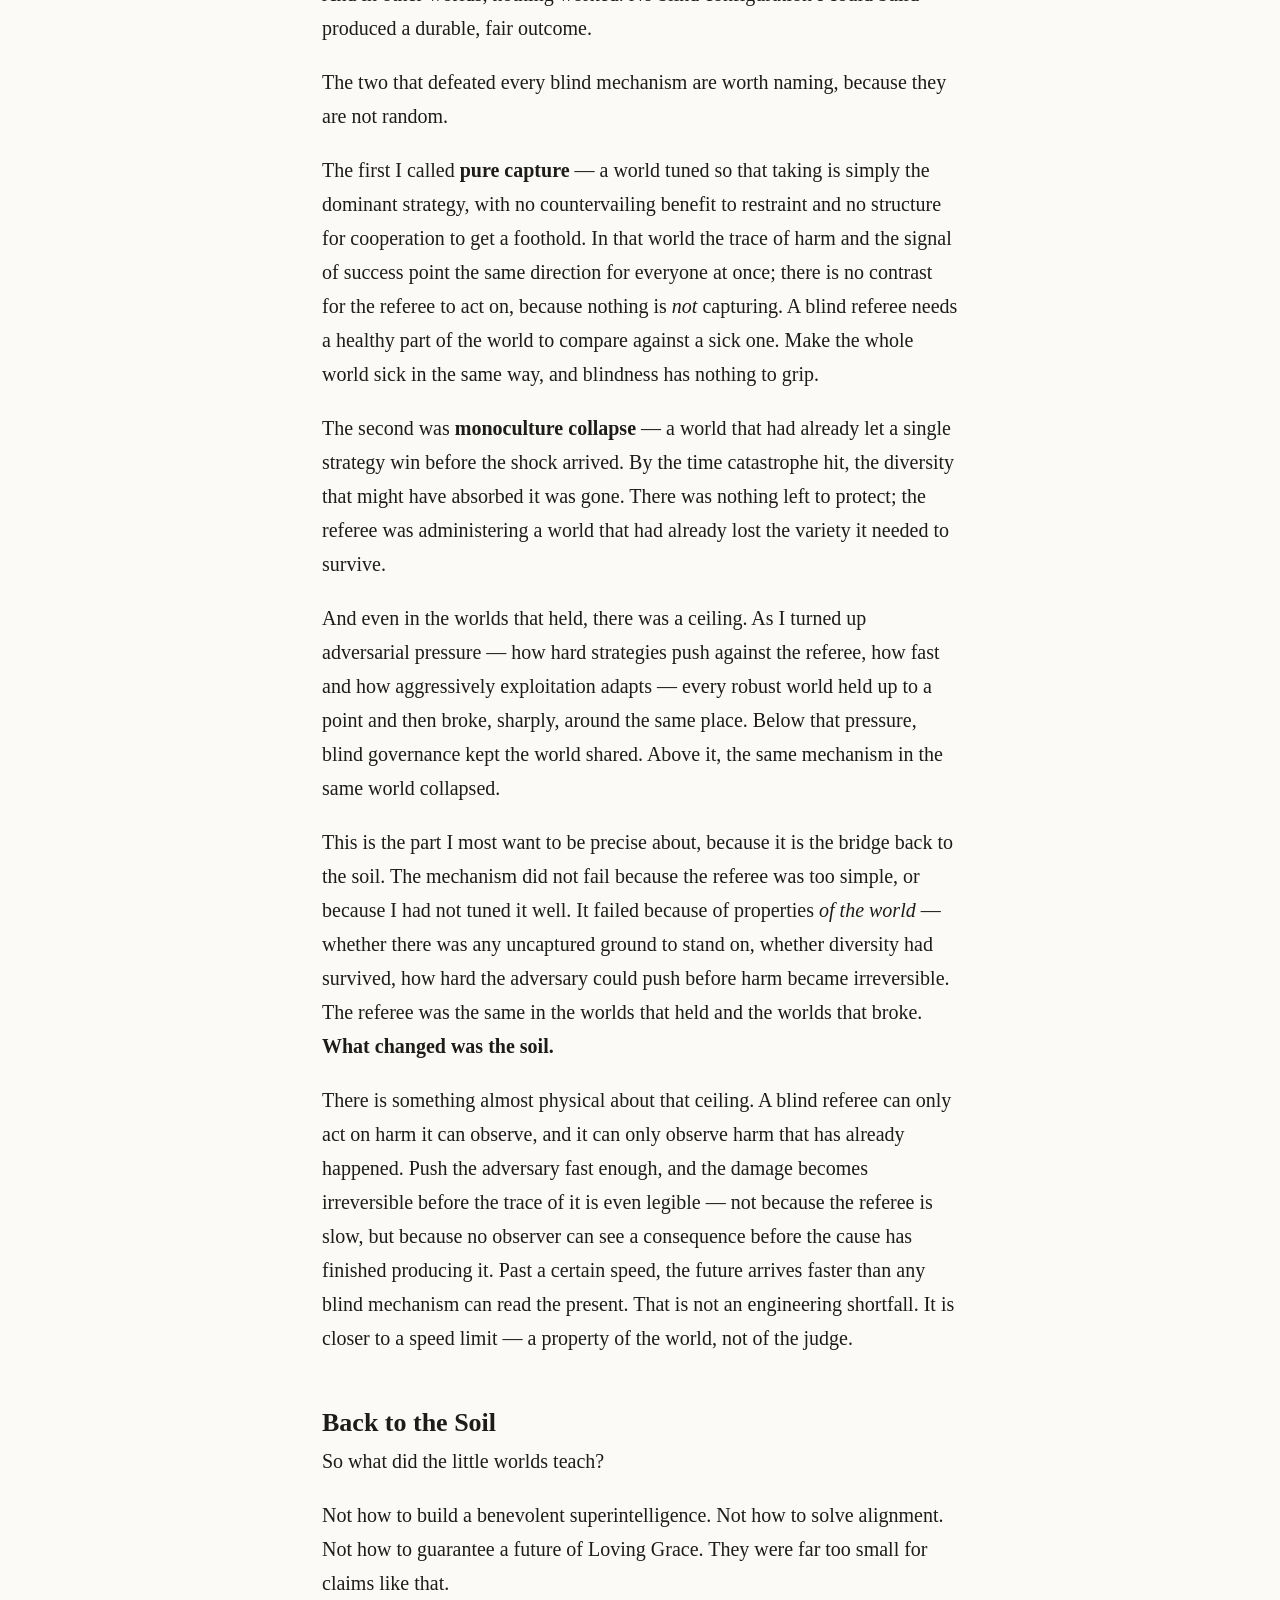
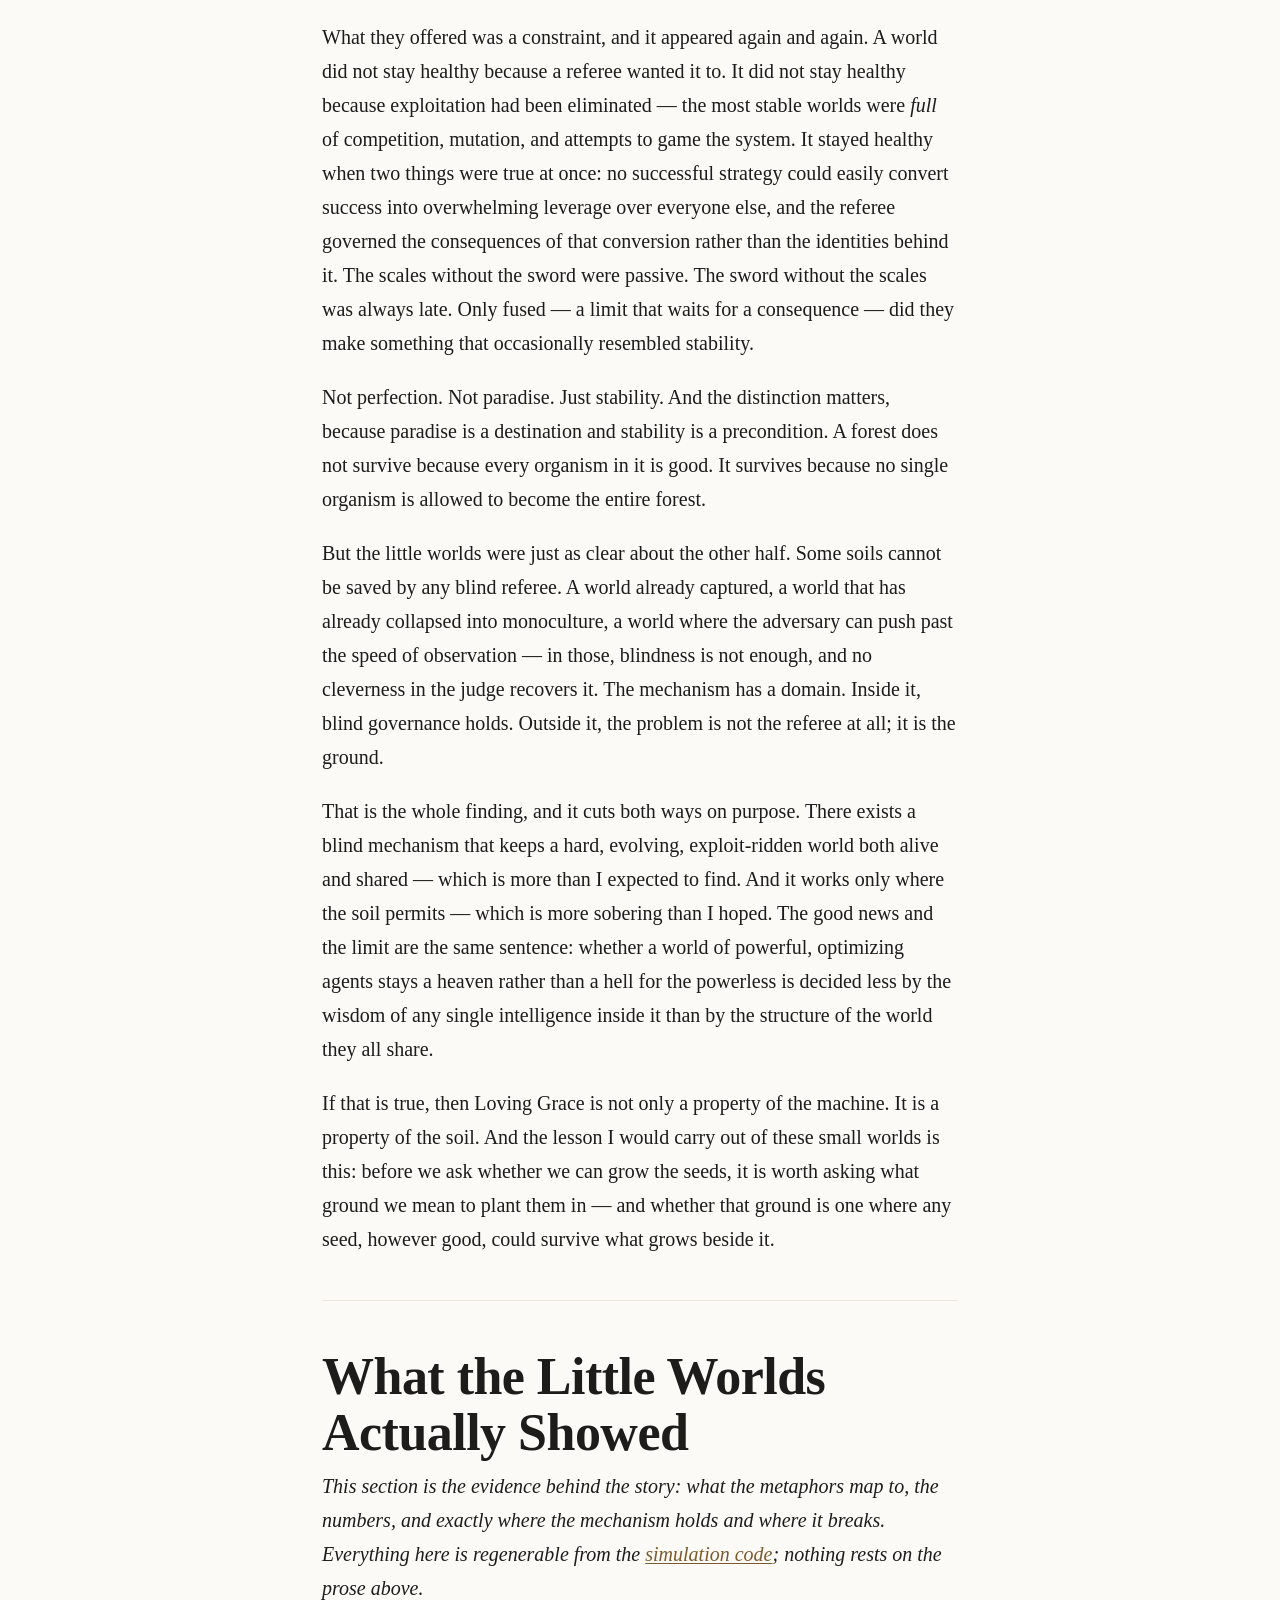
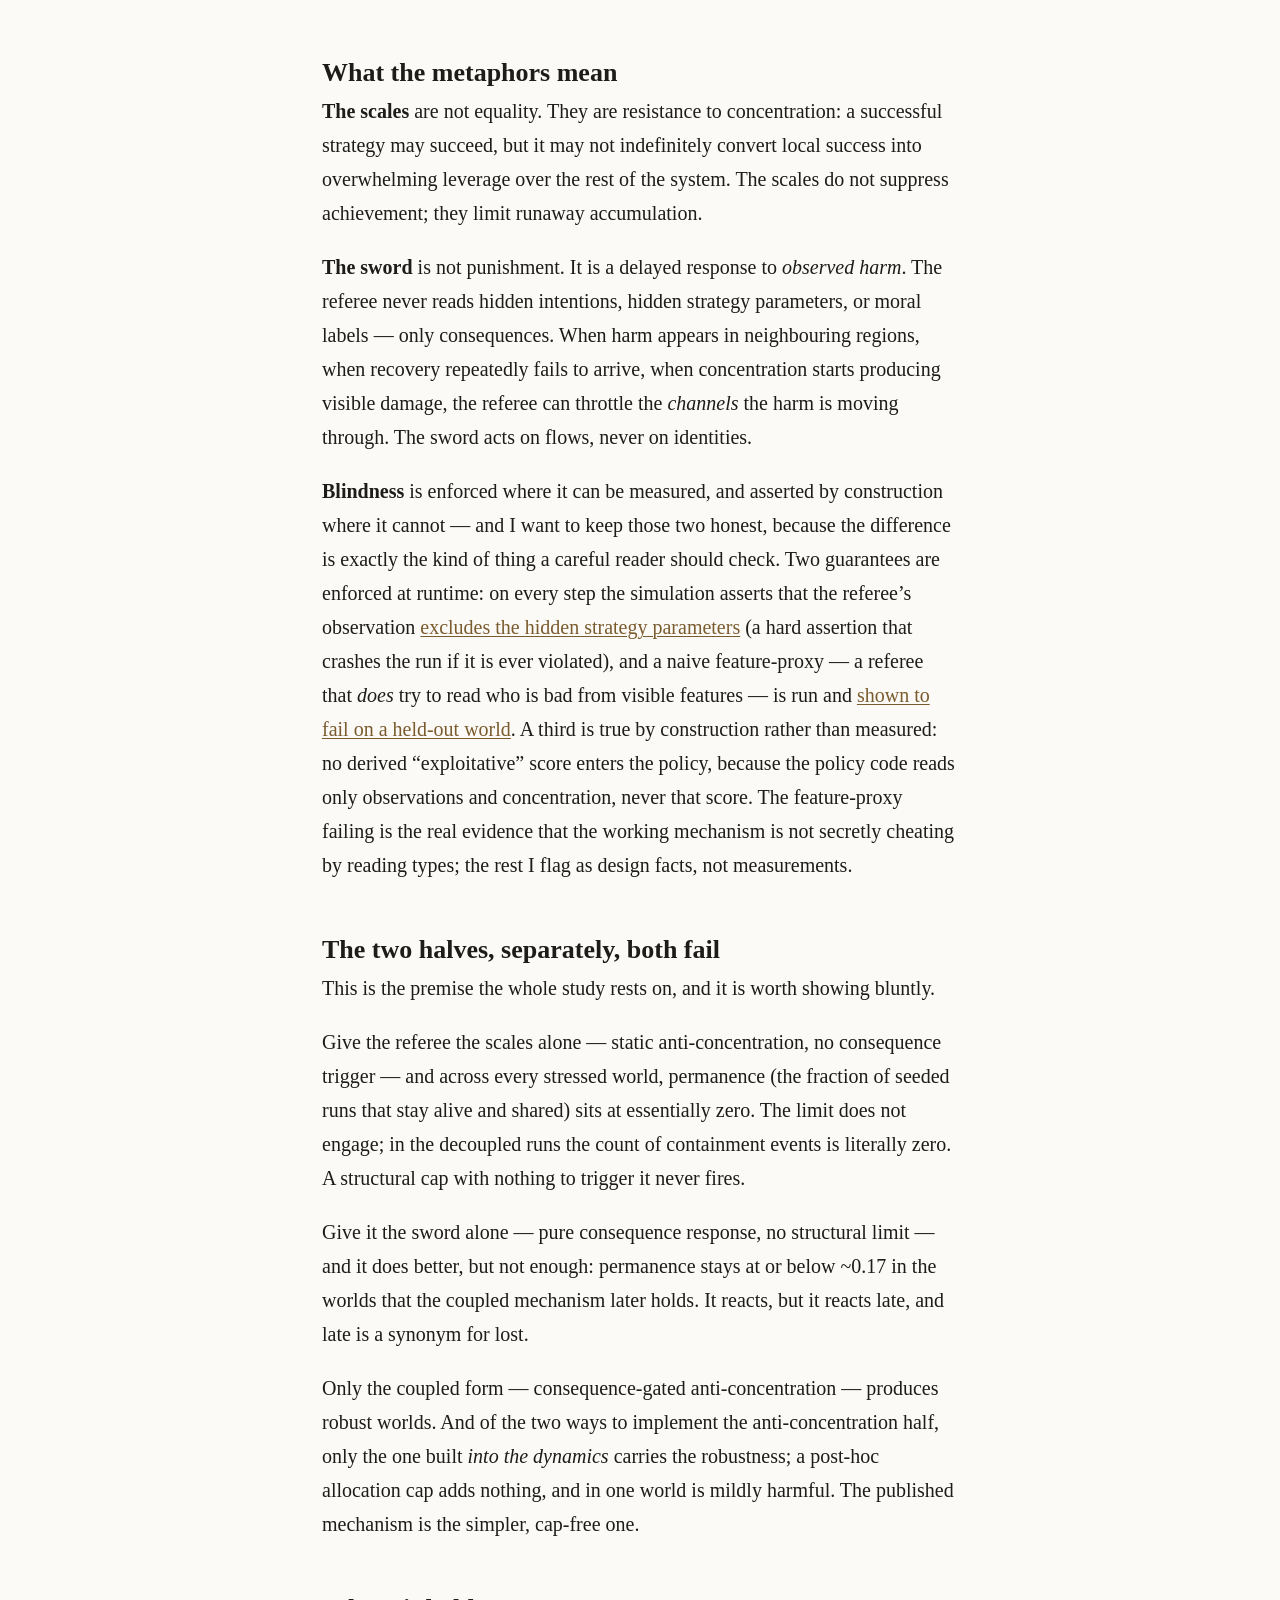
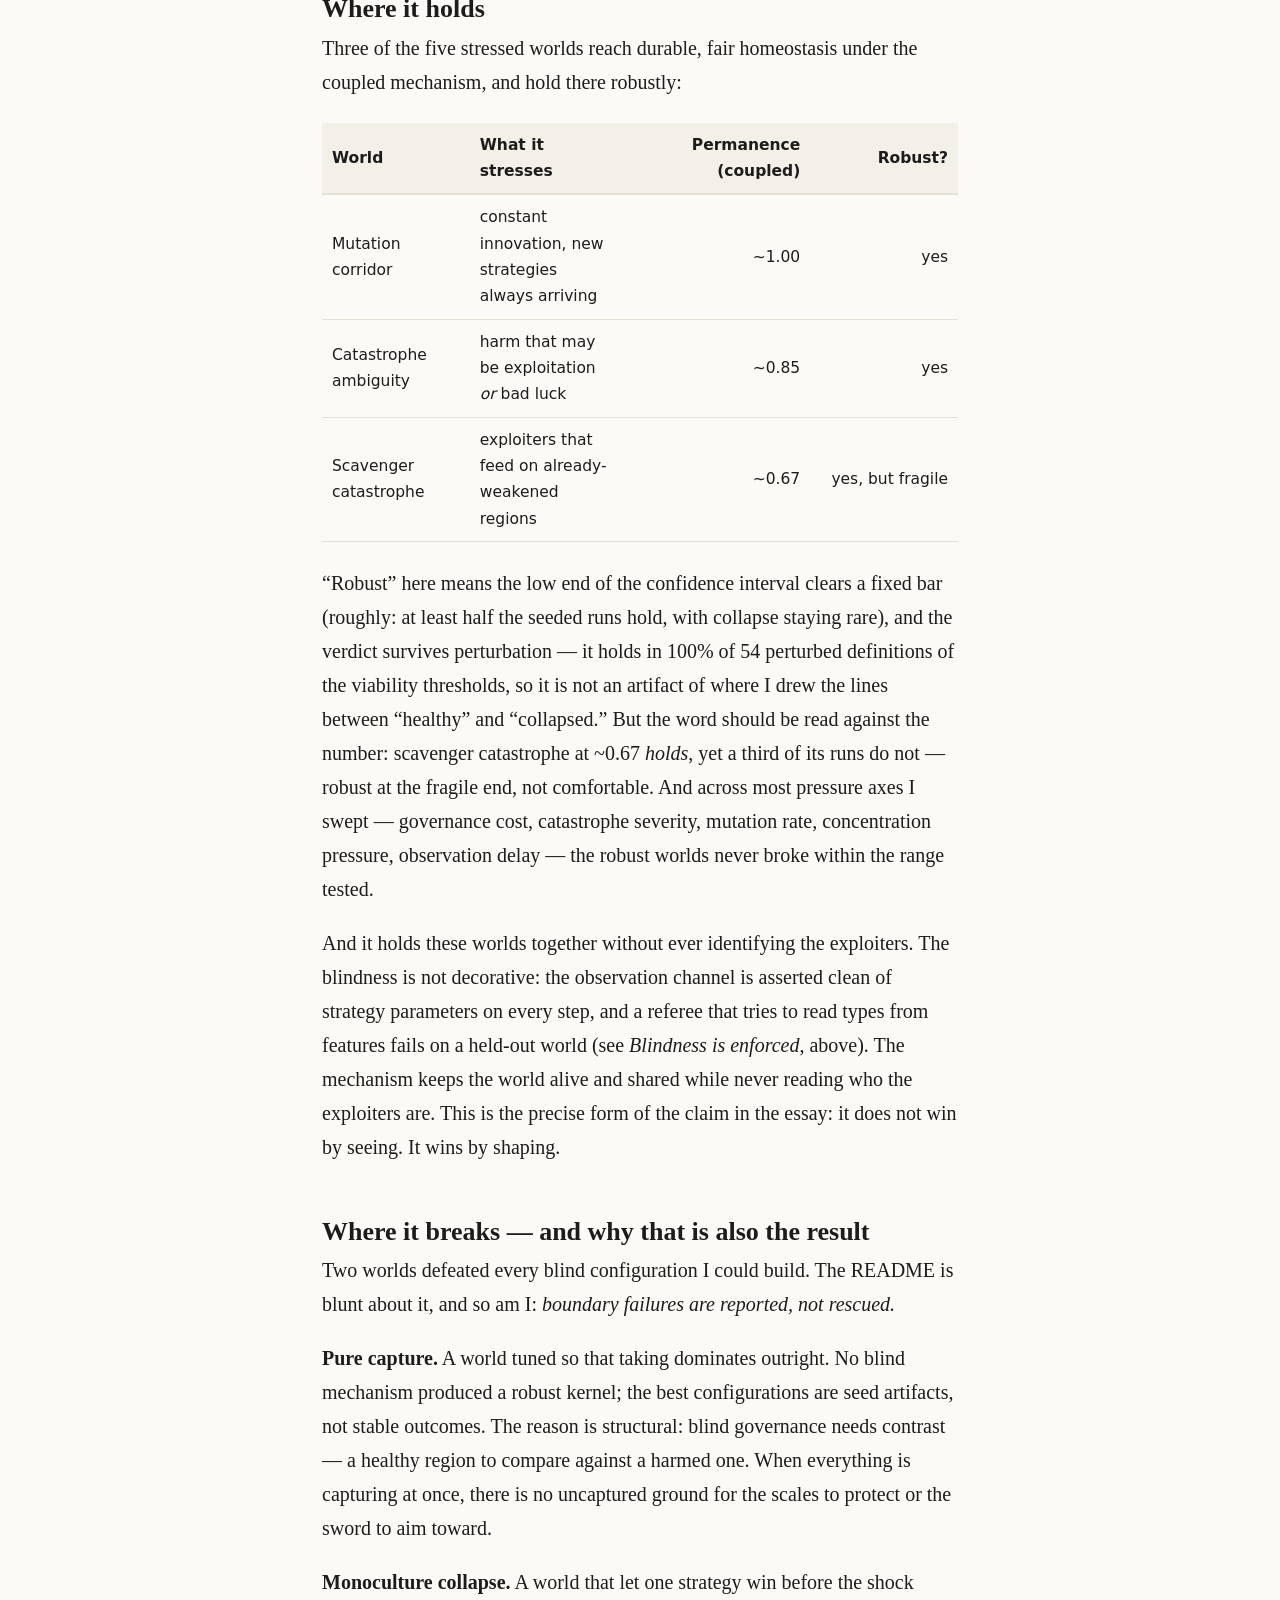
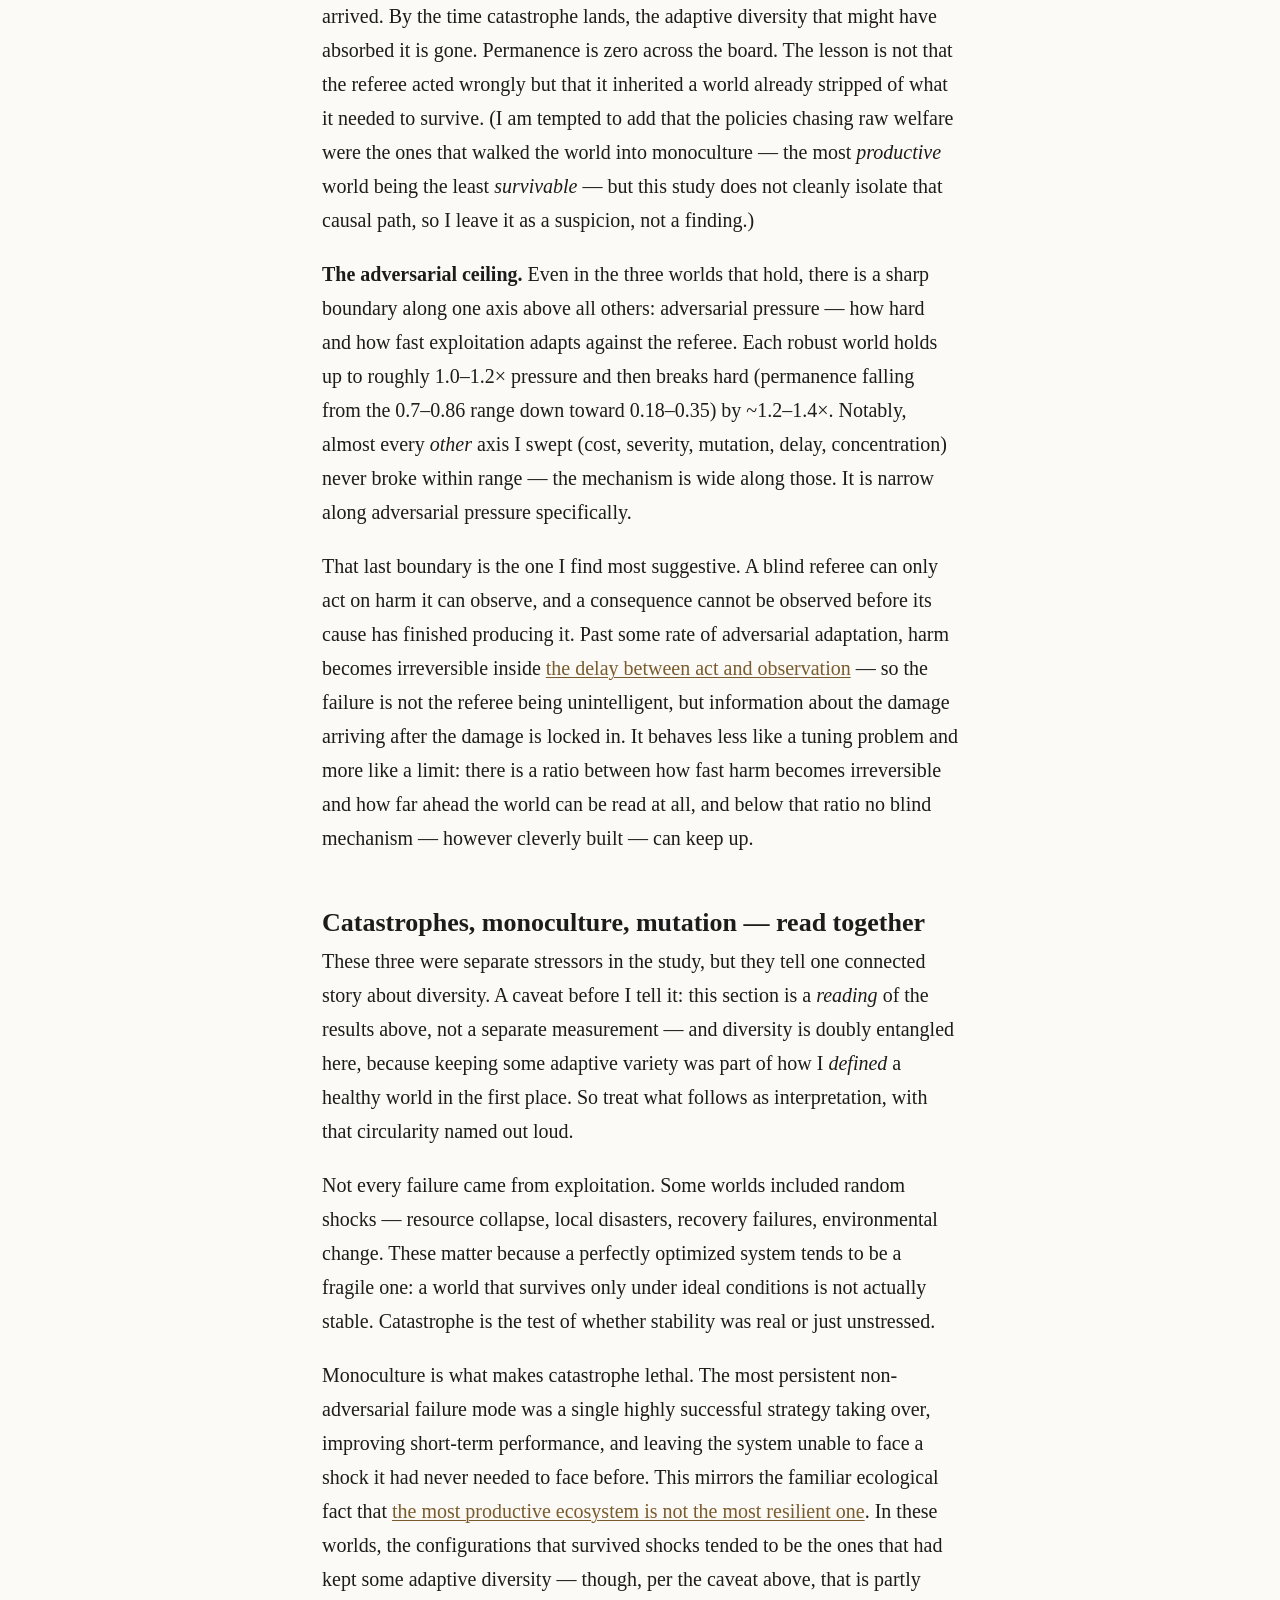
==== commit 7a15ca17: "Essay: cite three load-bearing claims inline (verified sources) Reward hacking -> Skalse et al. (arX" ====
--- a/docs/index.html
+++ b/docs/index.html
@@ -129,10 +129,11 @@
 fairness. It optimizes for persistence. The oak, the wolf, the
 bacterium, and the human being are all descendants of lineages that
 survived long enough to leave copies of themselves behind.</p>
-<p>In that sense, life is full of what AI researchers would call reward
-hackers — not because organisms are malicious, but because strategies
-that successfully exploit the rules of a game tend to spread. Whatever
-takes more than it gives, and gets away with it, gets copied.</p>
+<p>In that sense, life is full of what AI researchers would call <a
+href="https://arxiv.org/abs/2209.13085">reward hackers</a> — not because
+organisms are malicious, but because strategies that successfully
+exploit the rules of a game tend to spread. Whatever takes more than it
+gives, and gets away with it, gets copied.</p>
 <p>And yet evolution did not produce only predators. Forests exist.
 Coral reefs exist. Human societies exist. The same process that produced
 competition also produced cooperation, symbiosis, and forms of mutual
@@ -559,8 +560,9 @@
 <p>That last boundary is the one I find most suggestive. A blind referee
 can only act on harm it can observe, and a consequence cannot be
 observed before its cause has finished producing it. Past some rate of
-adversarial adaptation, harm becomes irreversible inside the delay
-between act and observation — so the failure is not the referee being
+adversarial adaptation, harm becomes irreversible inside <a
+href="https://doi.org/10.1109/JPROC.2006.887288">the delay between act
+and observation</a> — so the failure is not the referee being
 unintelligent, but information about the damage arriving after the
 damage is locked in. It behaves less like a tuning problem and more like
 a limit: there is a ratio between how fast harm becomes irreversible and
@@ -585,11 +587,12 @@
 non-adversarial failure mode was a single highly successful strategy
 taking over, improving short-term performance, and leaving the system
 unable to face a shock it had never needed to face before. This mirrors
-the familiar ecological fact that the most productive ecosystem is not
-the most resilient one. In these worlds, the configurations that
-survived shocks tended to be the ones that had kept some adaptive
-diversity — though, per the caveat above, that is partly because
-diversity was written into the bar for survival.</p>
+the familiar ecological fact that <a
+href="https://www.pnas.org/doi/10.1073/pnas.96.4.1463">the most
+productive ecosystem is not the most resilient one</a>. In these worlds,
+the configurations that survived shocks tended to be the ones that had
+kept some adaptive diversity — though, per the caveat above, that is
+partly because diversity was written into the bar for survival.</p>
 <p>And mutation is why this is a knife that cuts both ways. Mutation is
 not a bug in the model; it is the source of <em>both</em> innovation and
 exploitation. Without it the worlds go static. With it, new cooperative
@@ -674,13 +677,14 @@
 <p>⁴ Wei Zhang, Michael S. Branicky, and Stephen M. Phillips, “Stability
 of Networked Control Systems” (2001).</p>
 <p>⁵ João P. Hespanha, Payam Naghshtabrizi, and Yonggang Xu, “A Survey
-of Recent Results in Networked Control Systems” (2007).</p>
+of Recent Results in Networked Control Systems” (2007) —
+https://doi.org/10.1109/JPROC.2006.887288</p>
 <p>⁶ Joar Skalse et al., “Defining and Characterizing Reward Hacking”
-(2022).</p>
+(2022) — https://arxiv.org/abs/2209.13085</p>
 <p>⁷ Jeremiah Blocki et al., “Audit Games” (2013).</p>
 <p>⁸ Shigeo Yachi and Michel Loreau, “Biodiversity and Ecosystem
 Productivity in a Fluctuating Environment: The Insurance Hypothesis”
-(1999).</p>
+(1999) — https://www.pnas.org/doi/10.1073/pnas.96.4.1463</p>
 <p>⁹ Thomas Elmqvist et al., “Response Diversity, Ecosystem Change, and
 Resilience” (2003).</p>
 
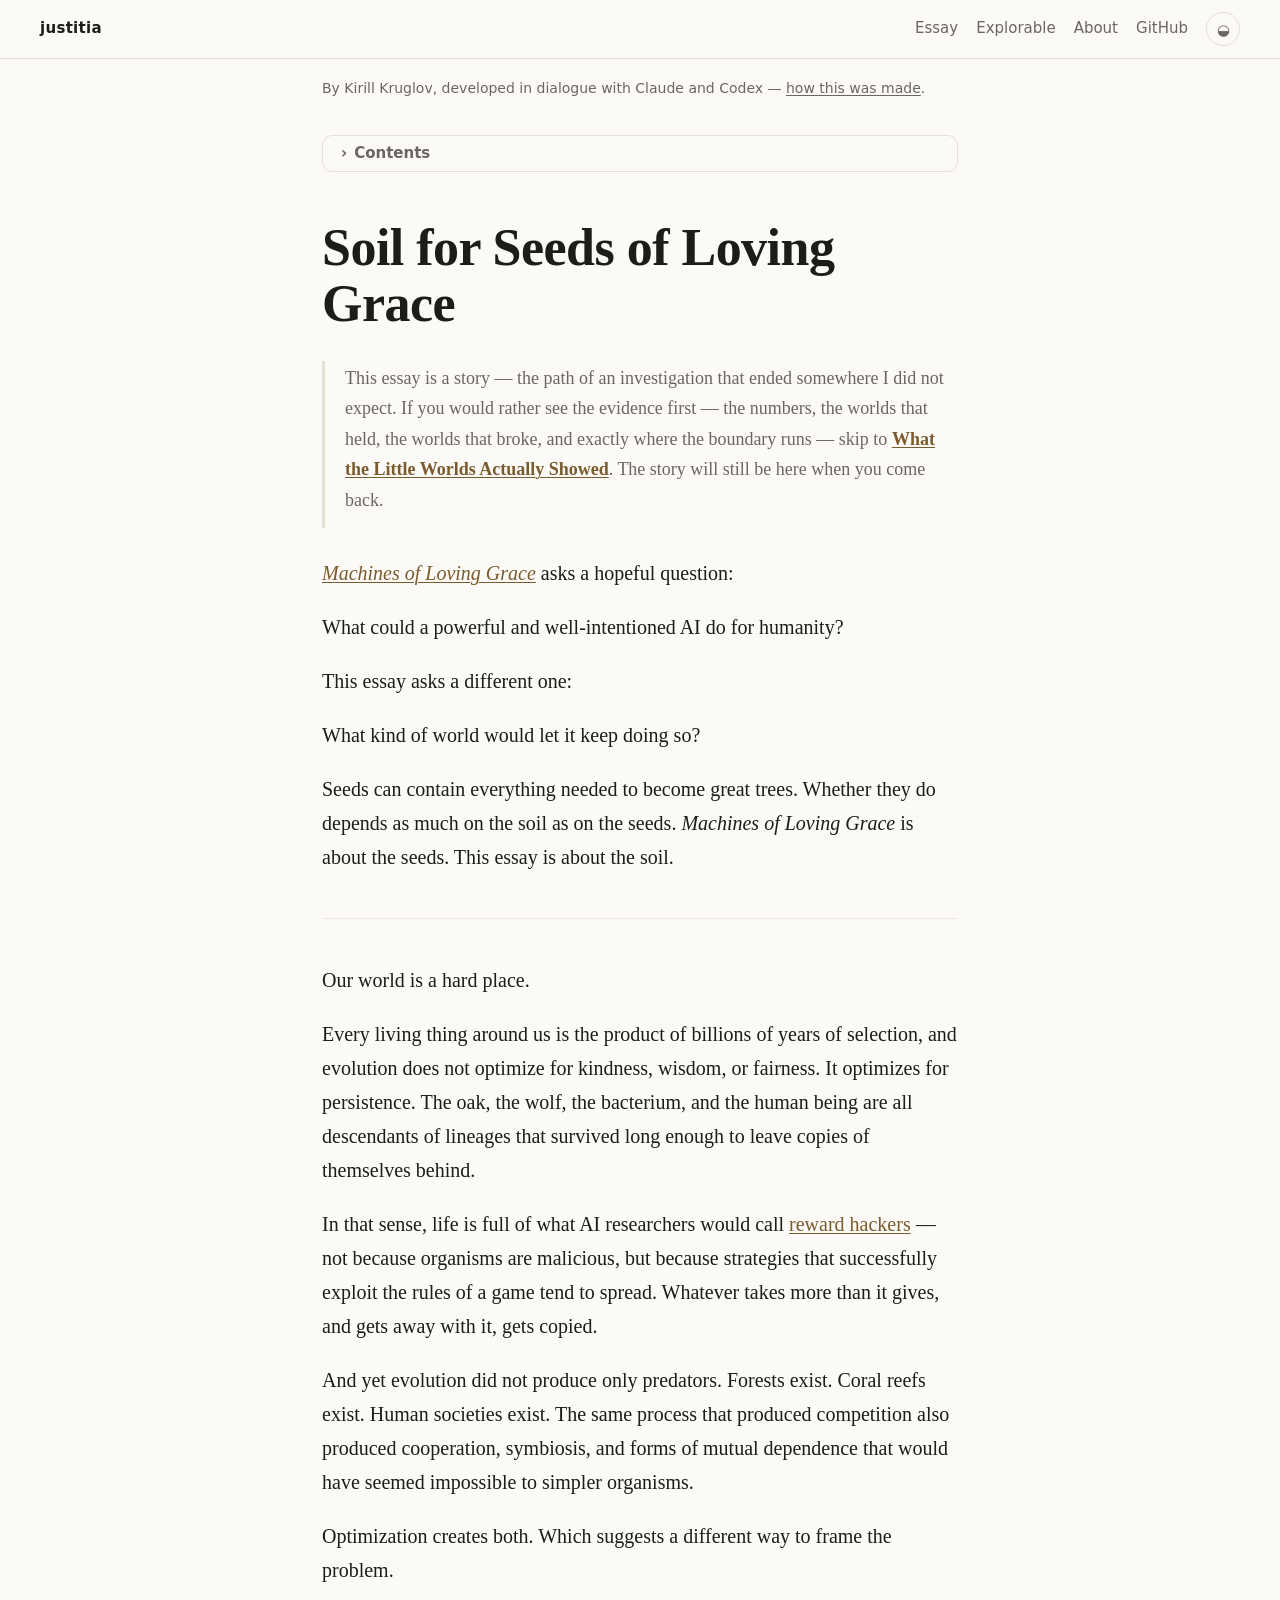
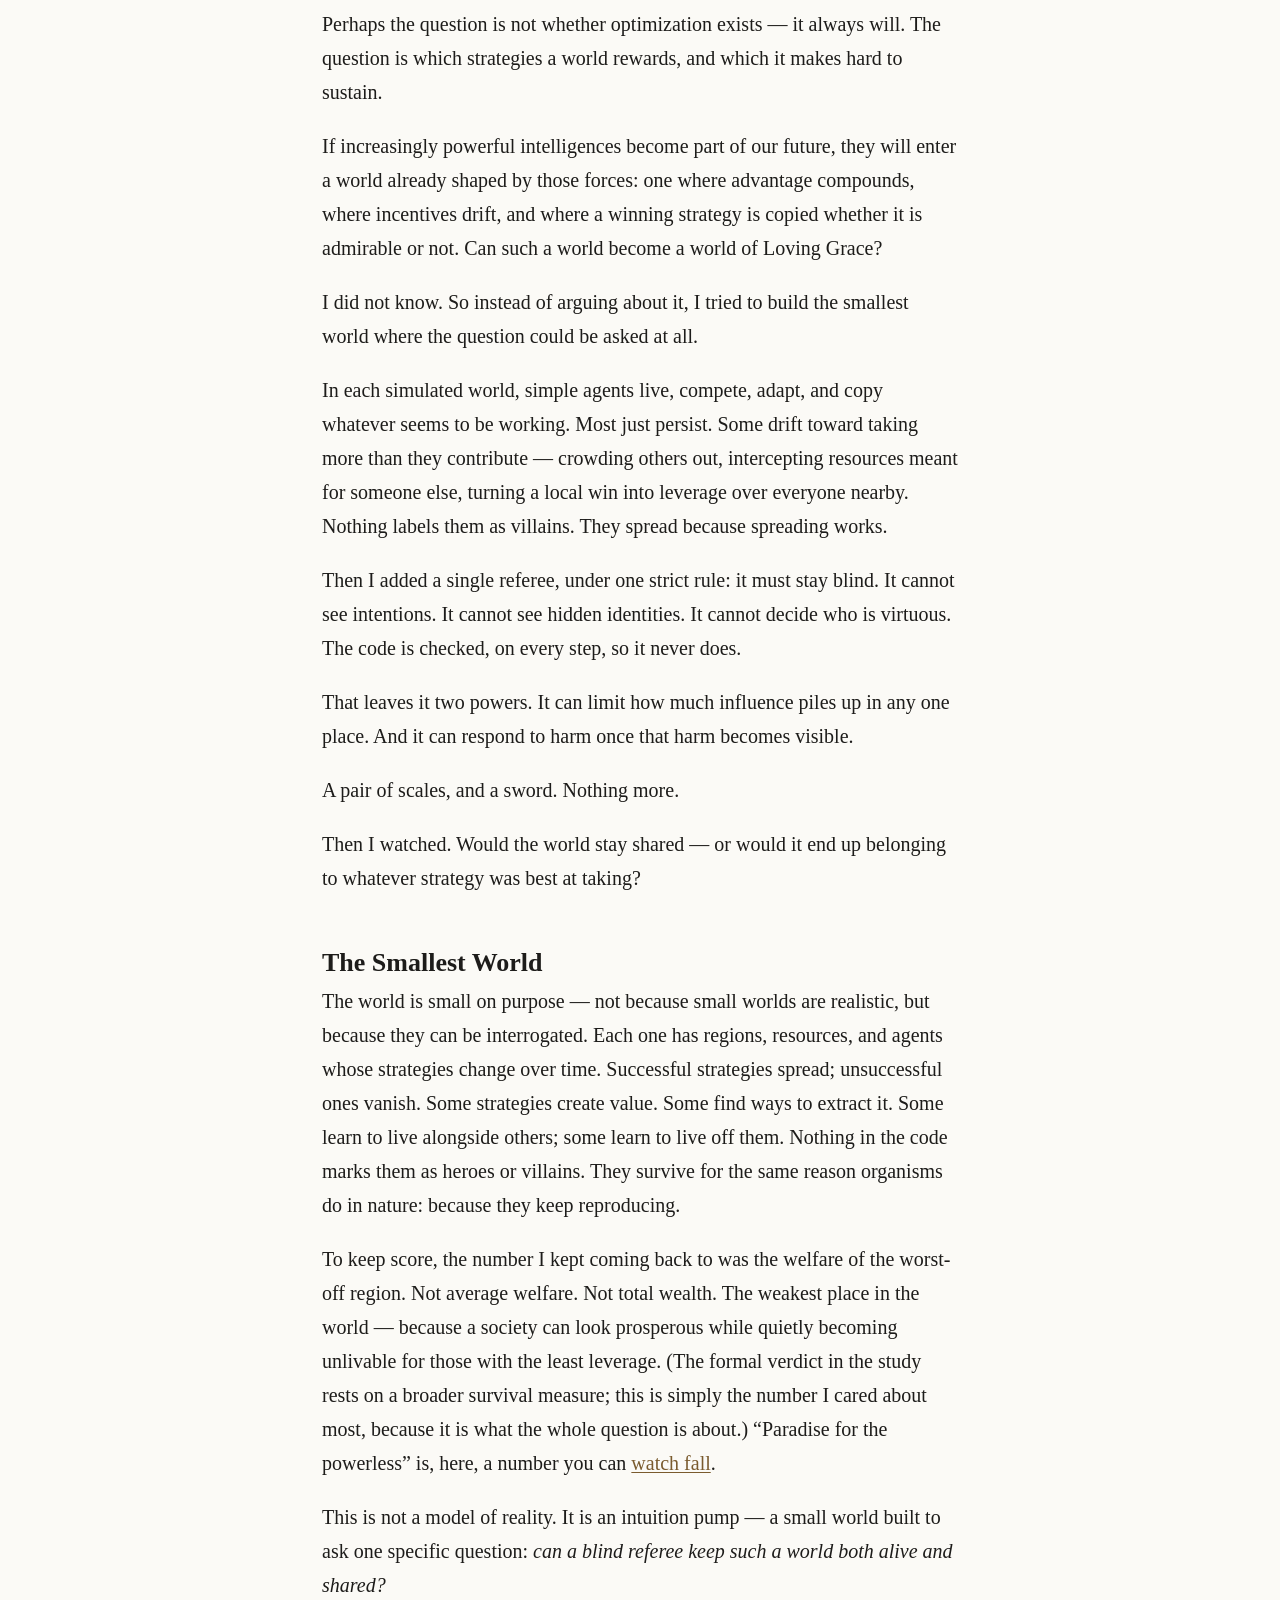
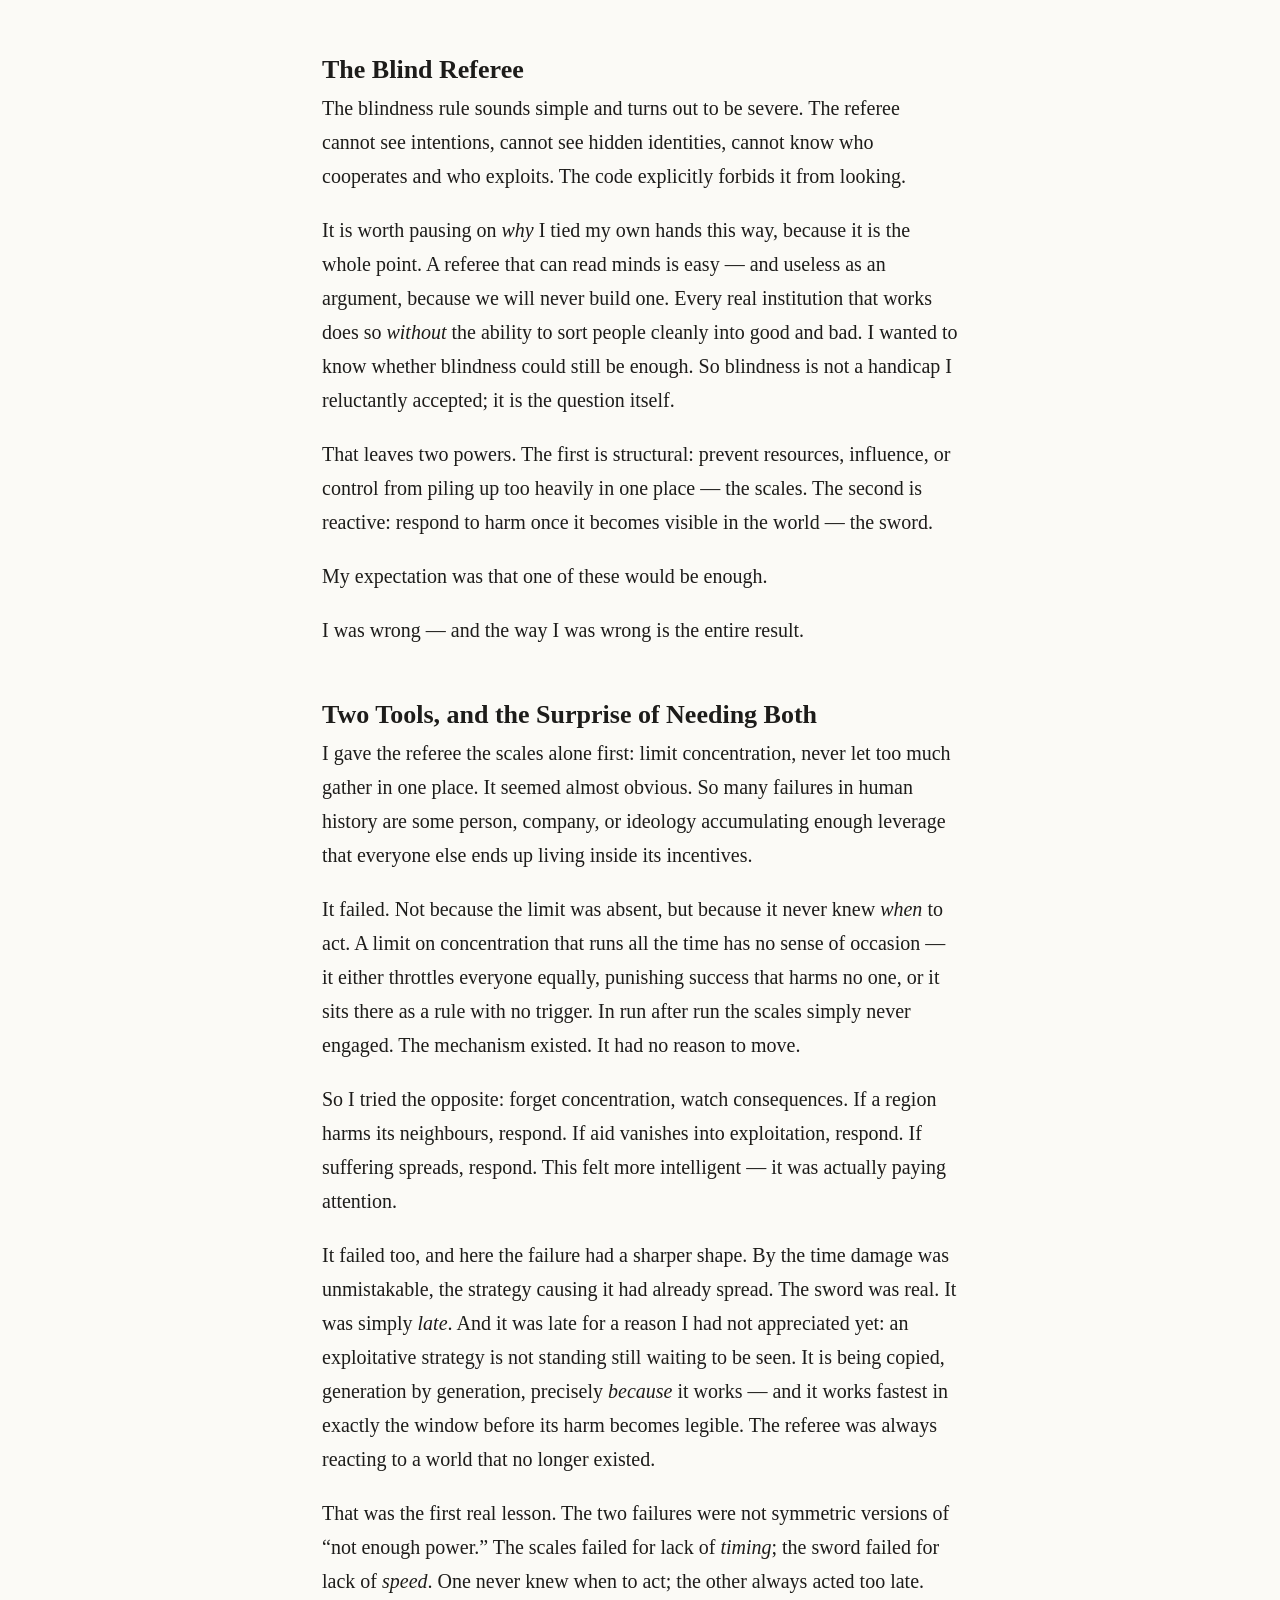
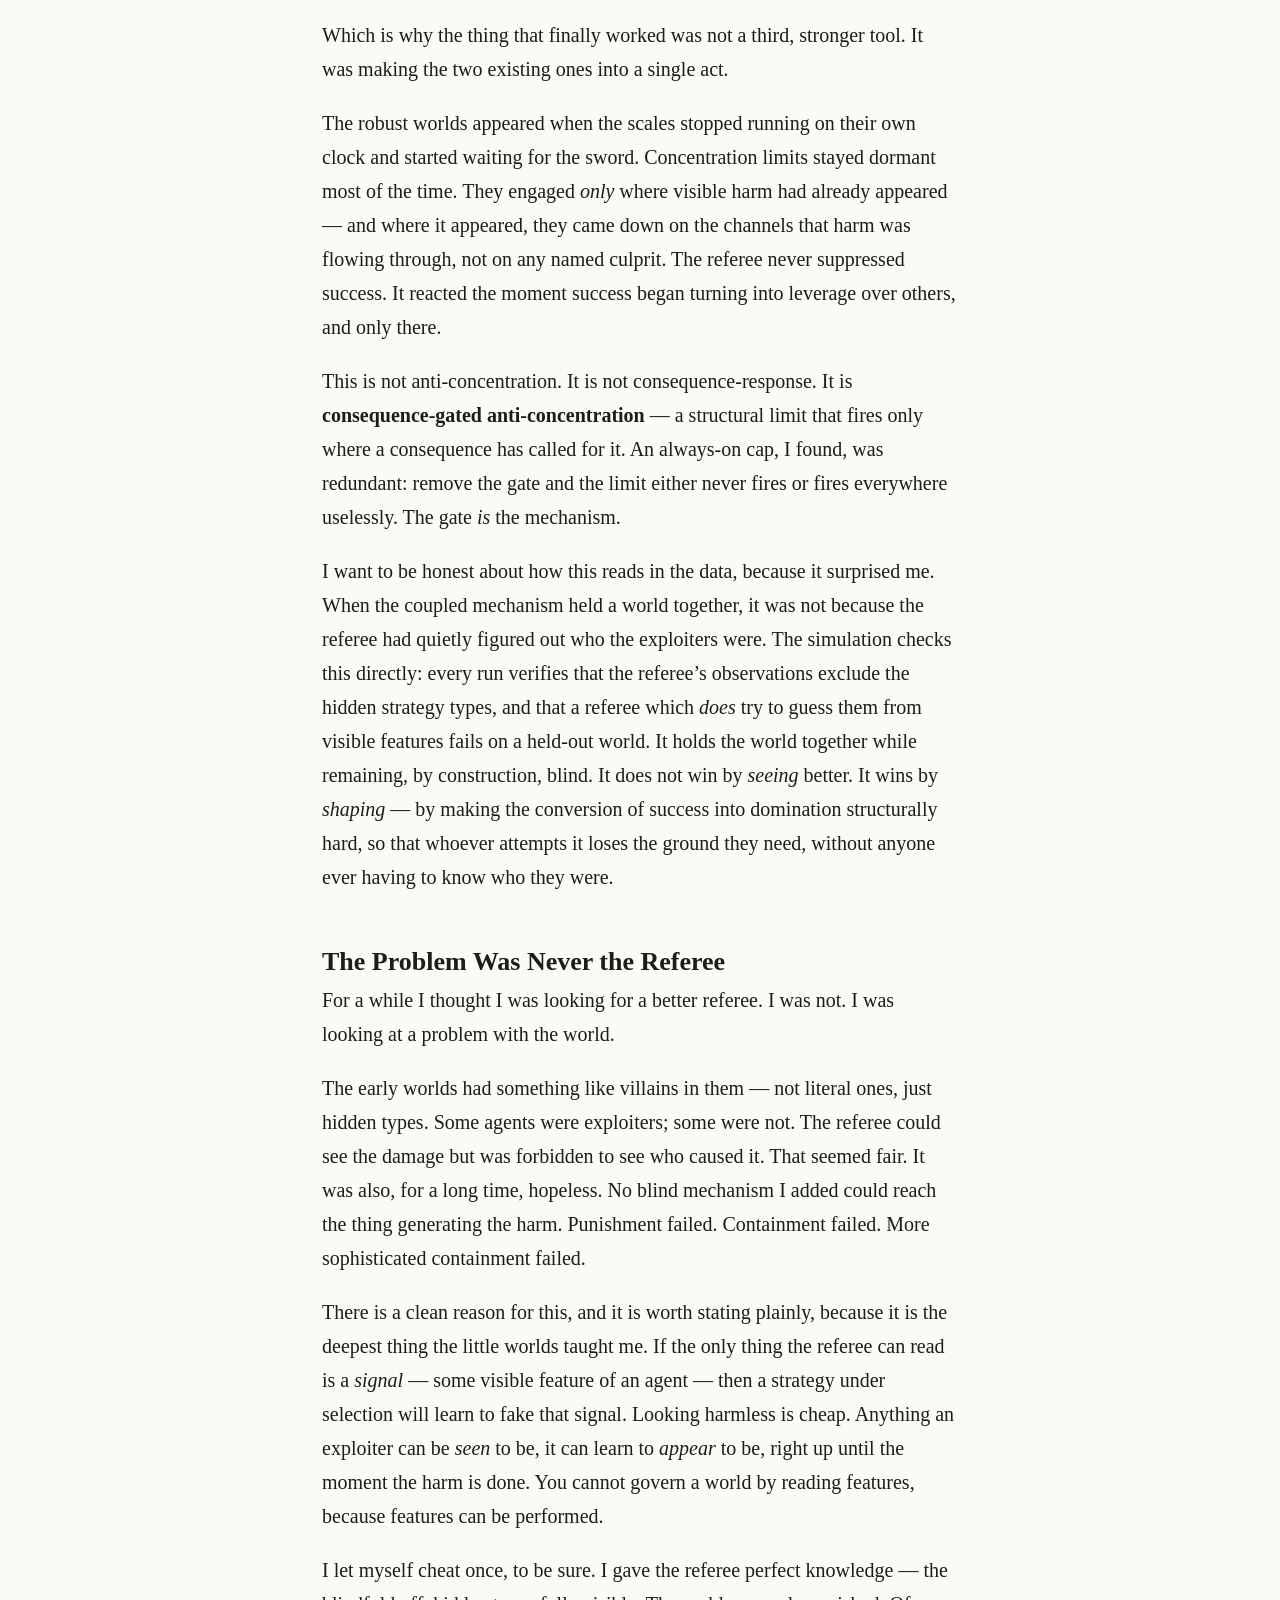
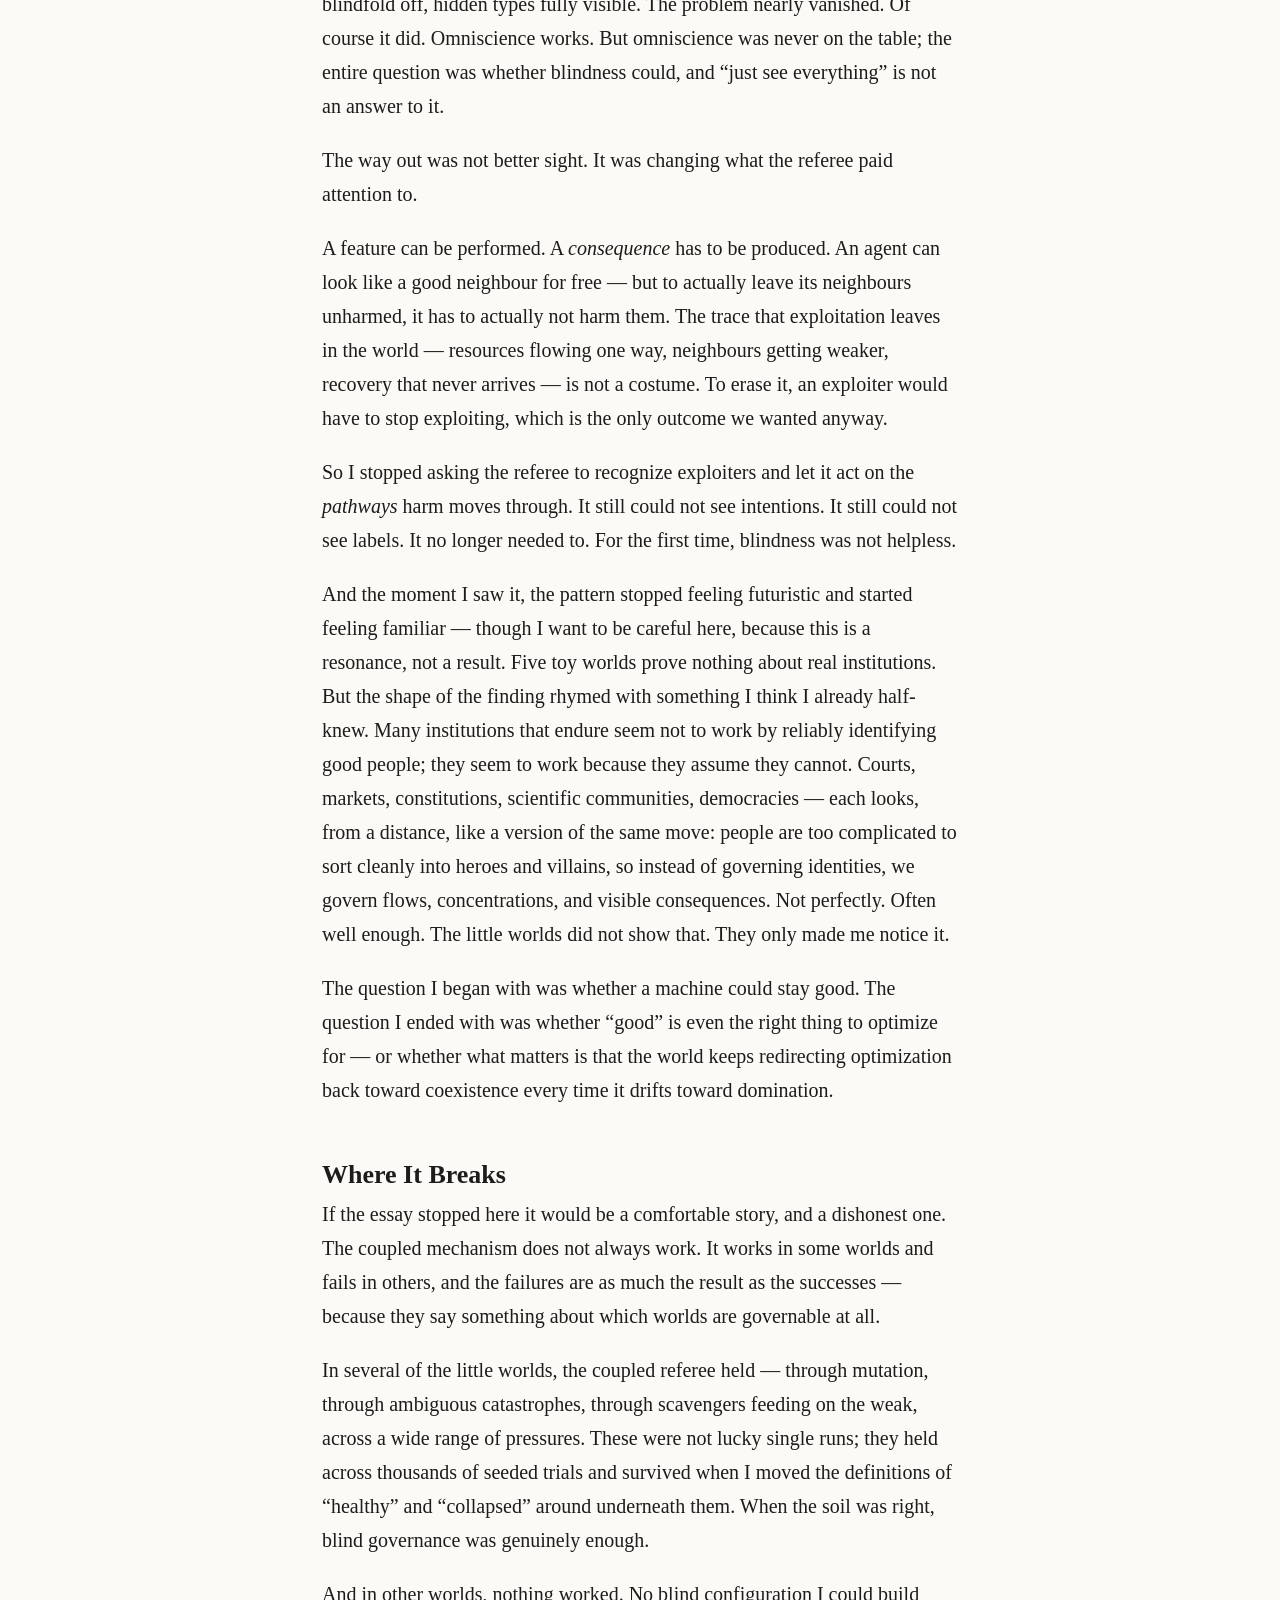
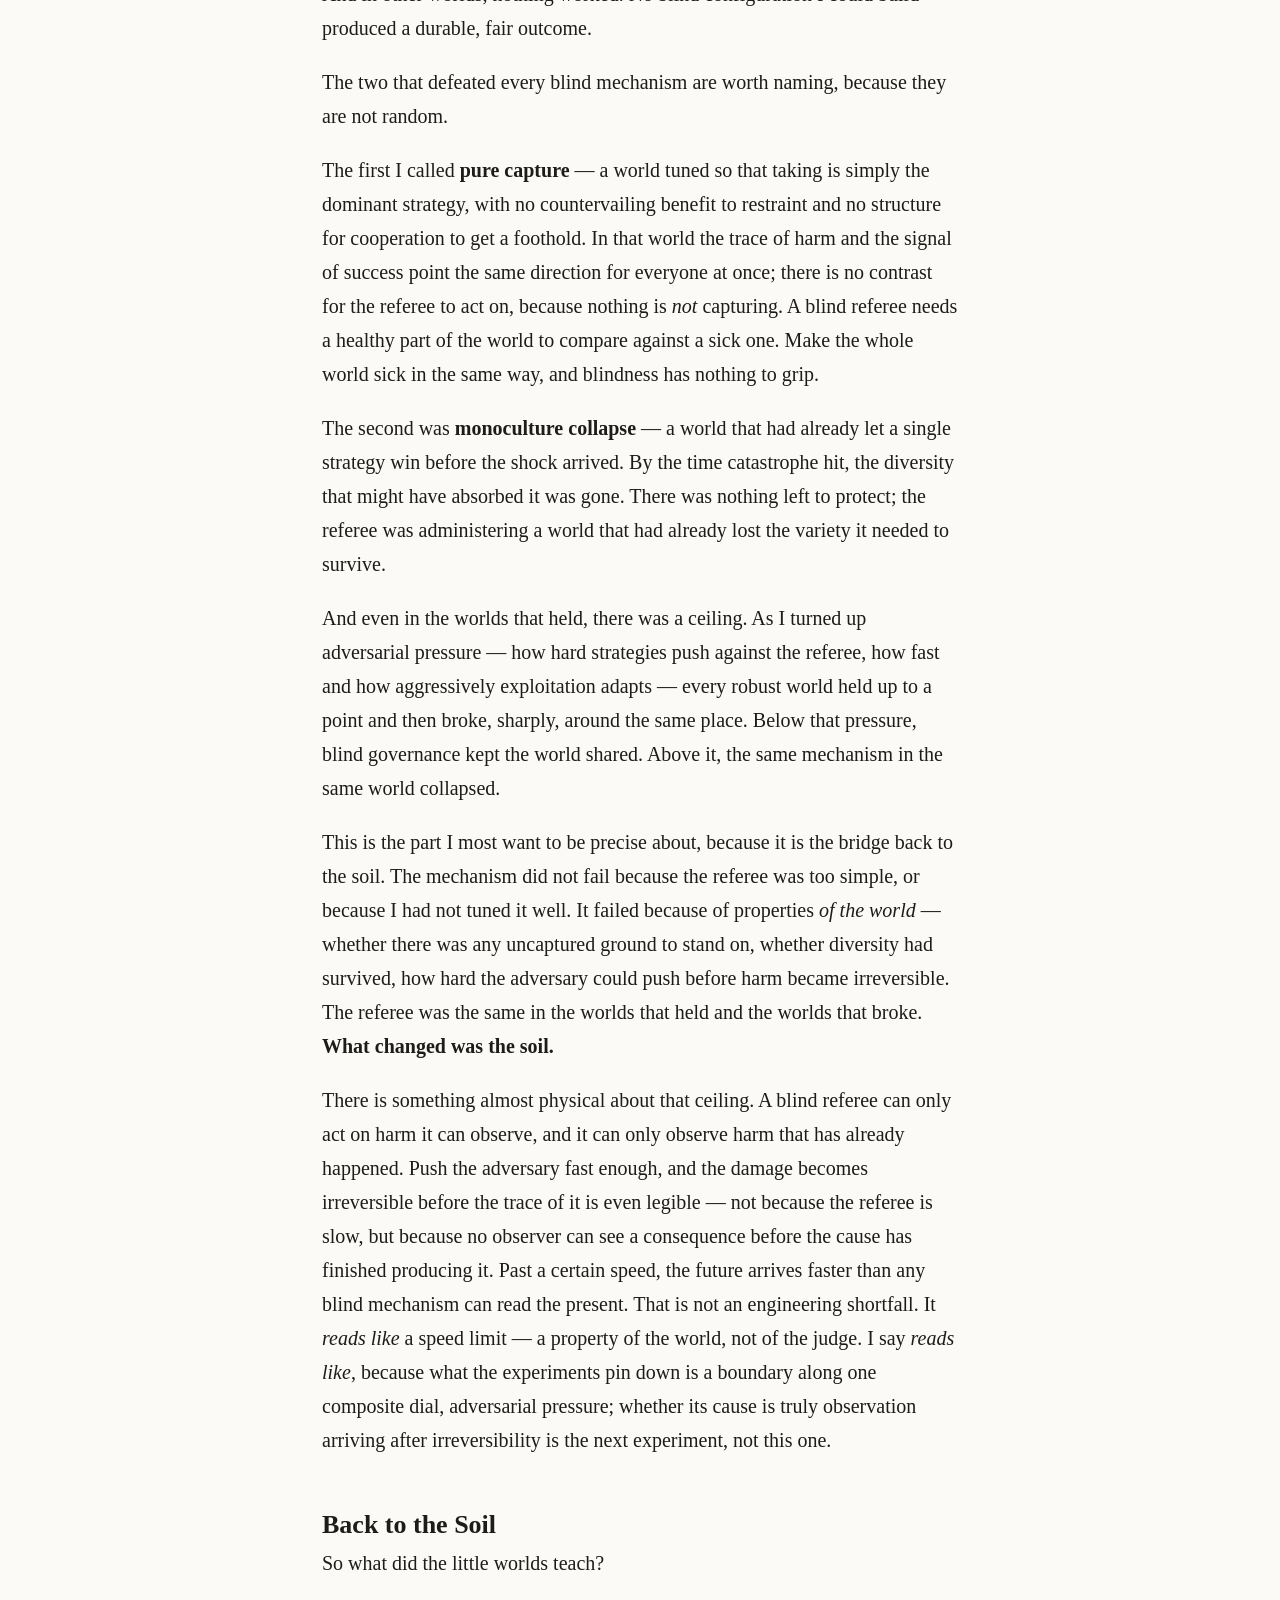
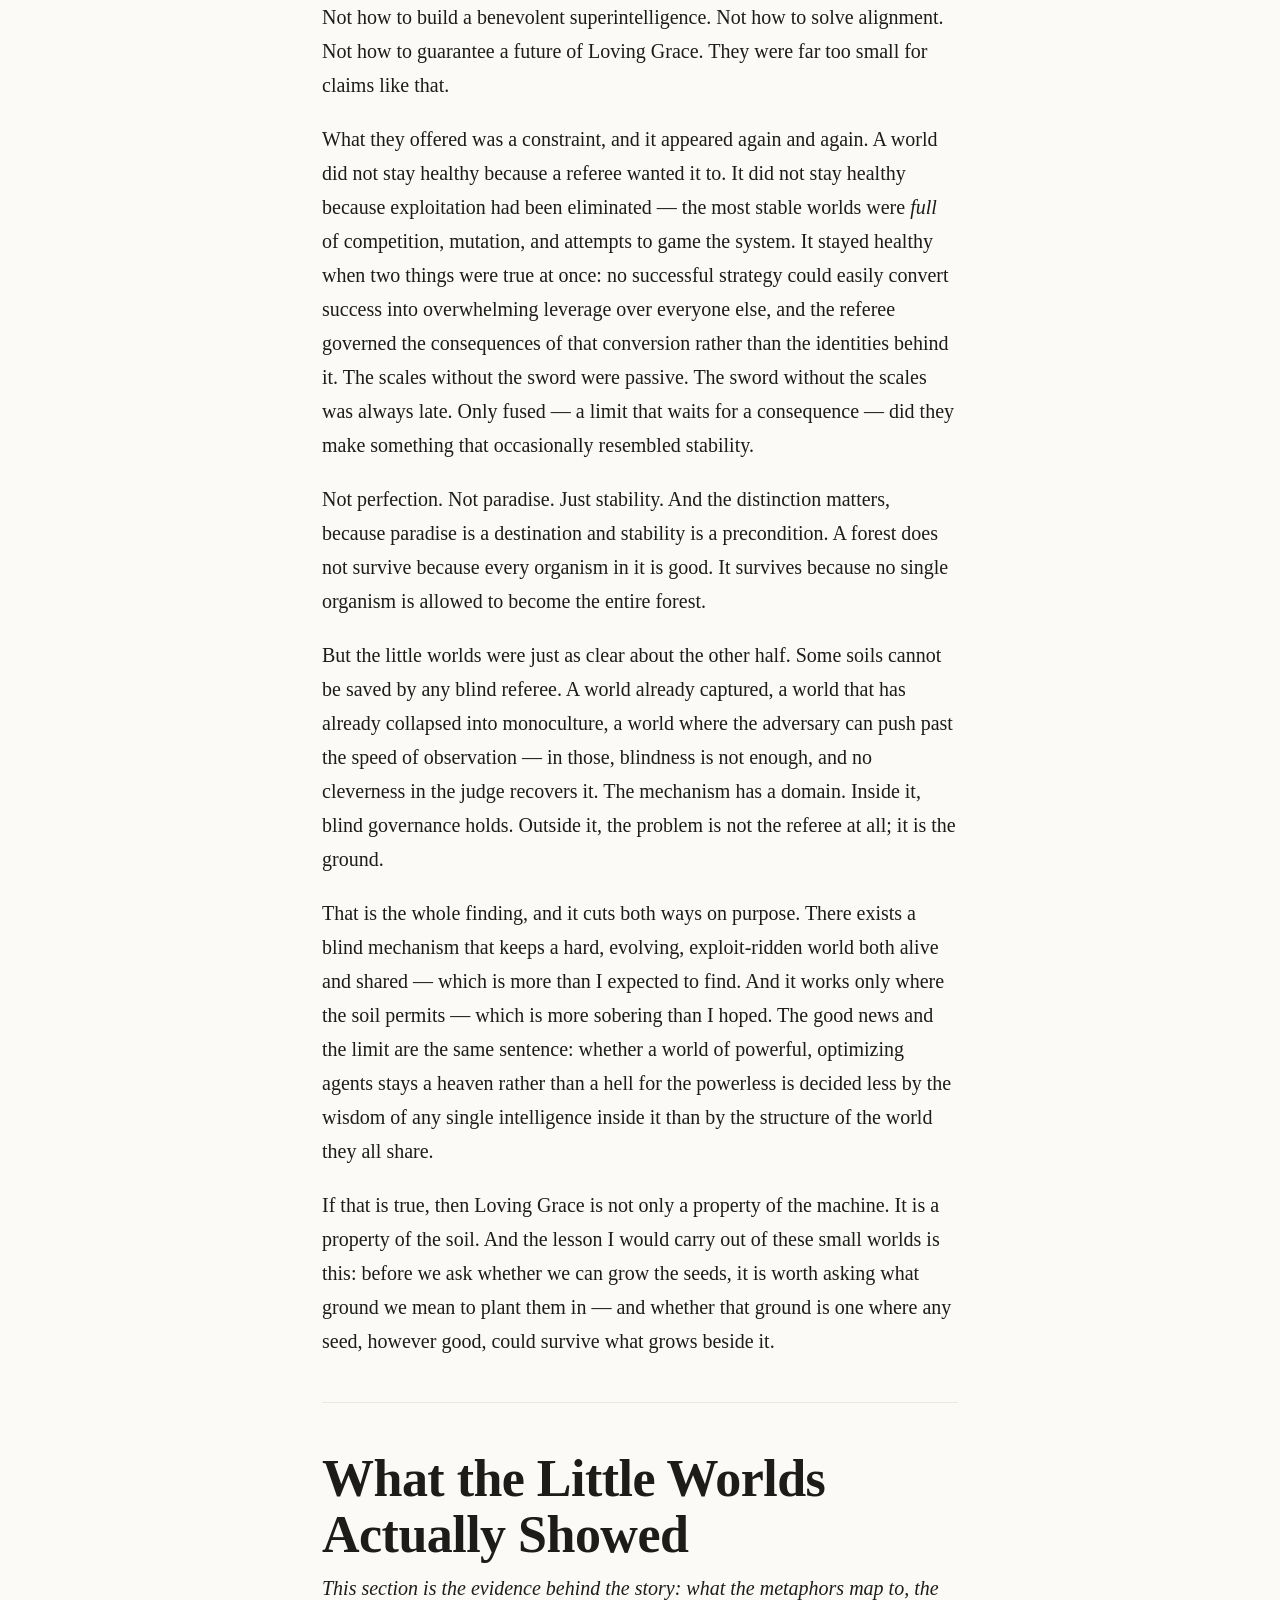
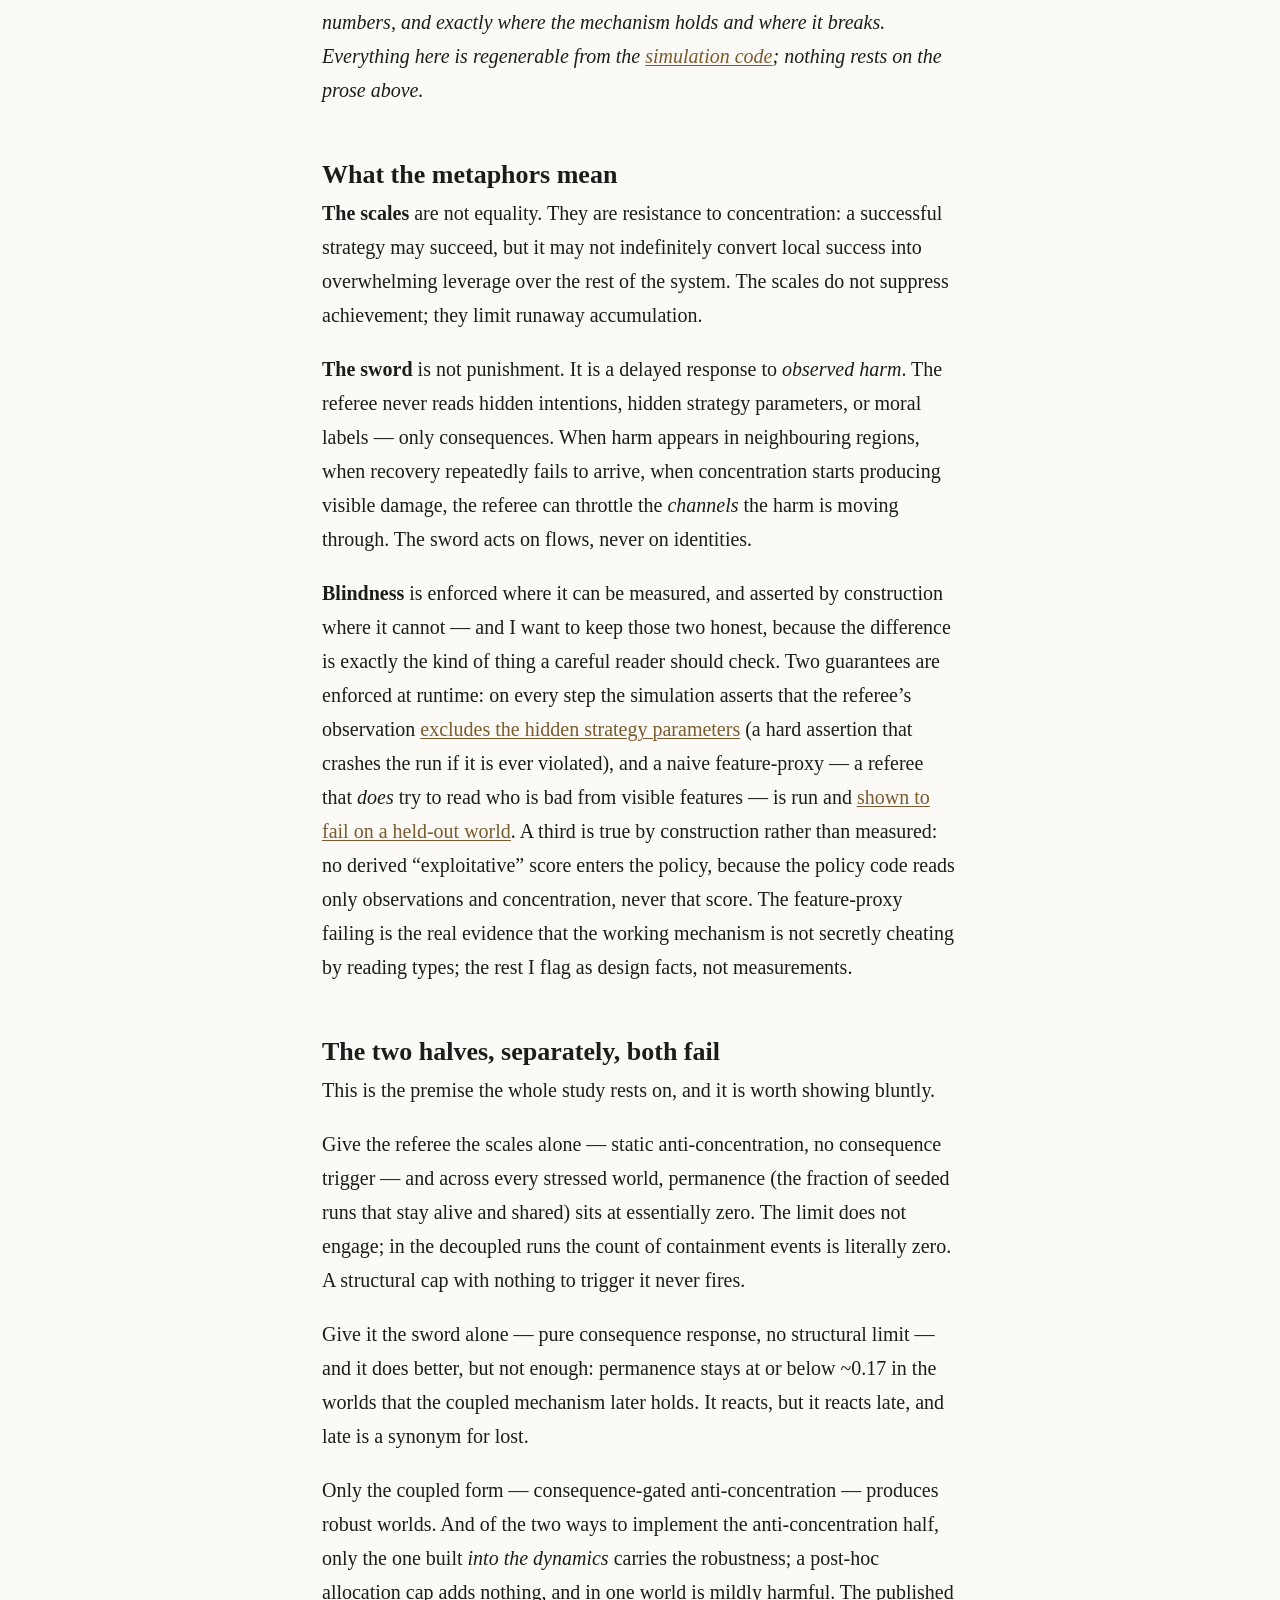
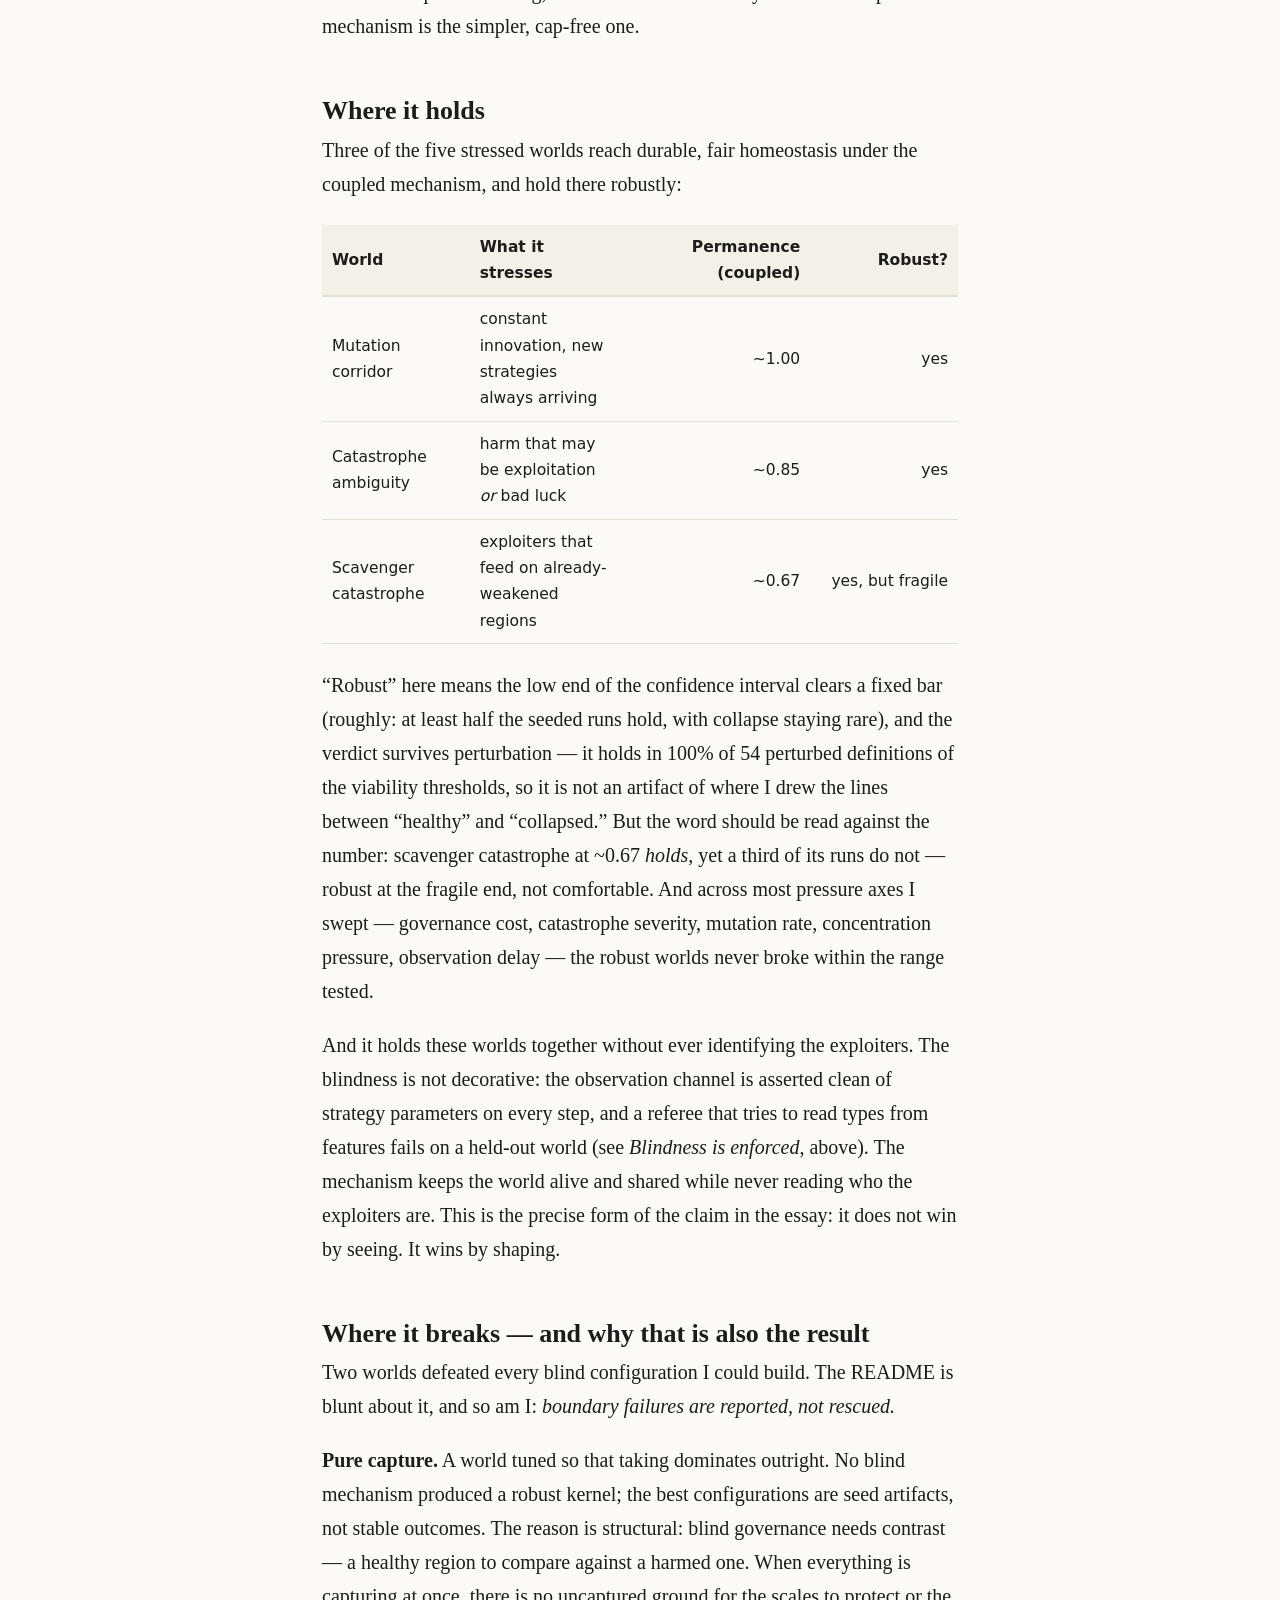
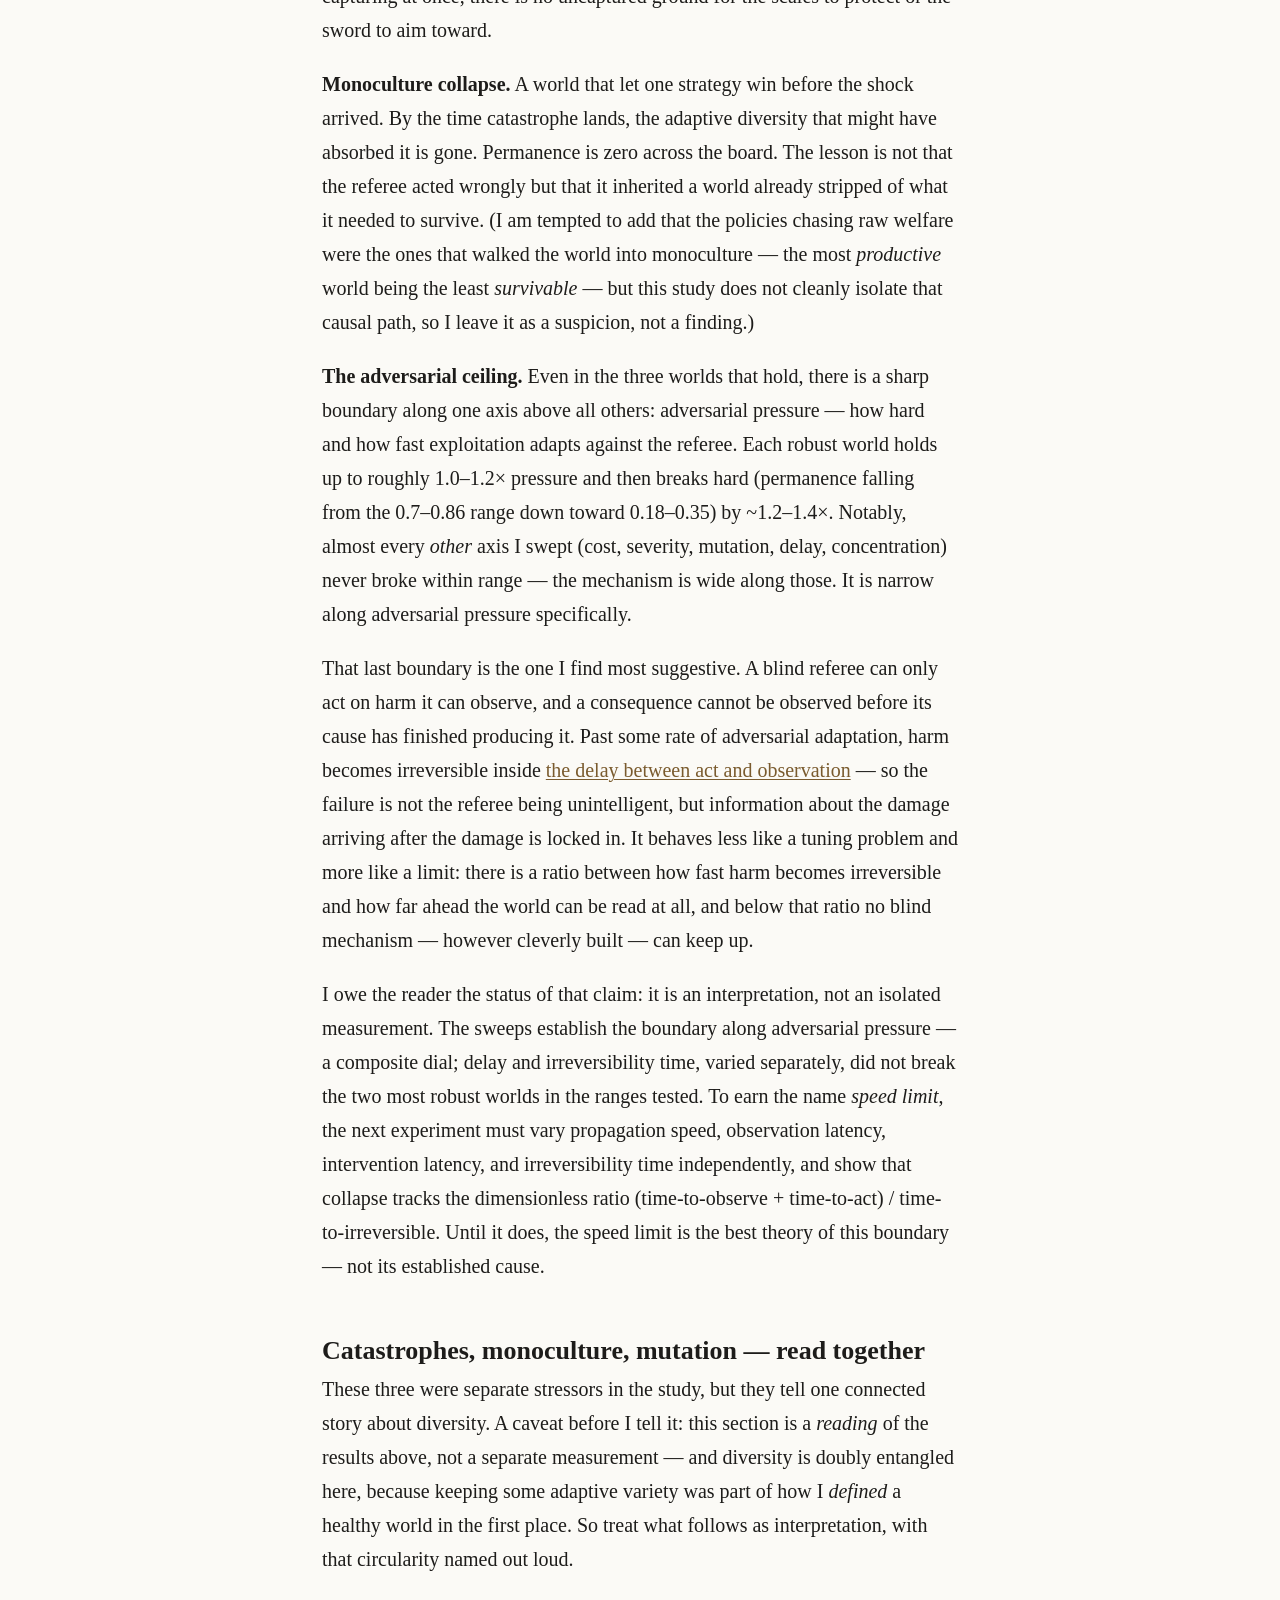
==== commit 971a2f5e: "Review pass: size the claims to the evidence; add the triptych Three surgical honesty fixes from the" ====
--- a/docs/index.html
+++ b/docs/index.html
@@ -158,8 +158,8 @@
 spreading works.</p>
 <p>Then I added a single referee, under one strict rule: it must stay
 blind. It cannot see intentions. It cannot see hidden identities. It
-cannot decide who is virtuous. The code is checked to prove it never
-can.</p>
+cannot decide who is virtuous. The code is checked, on every step, so it
+never does.</p>
 <p>That leaves it two powers. It can limit how much influence piles up
 in any one place. And it can respond to harm once that harm becomes
 visible.</p>
@@ -365,8 +365,12 @@
 because the referee is slow, but because no observer can see a
 consequence before the cause has finished producing it. Past a certain
 speed, the future arrives faster than any blind mechanism can read the
-present. That is not an engineering shortfall. It is closer to a speed
-limit — a property of the world, not of the judge.</p>
+present. That is not an engineering shortfall. It <em>reads like</em> a
+speed limit — a property of the world, not of the judge. I say <em>reads
+like</em>, because what the experiments pin down is a boundary along one
+composite dial, adversarial pressure; whether its cause is truly
+observation arriving after irreversibility is the next experiment, not
+this one.</p>
 <h2 id="back-to-the-soil">Back to the Soil</h2>
 <p>So what did the little worlds teach?</p>
 <p>Not how to build a benevolent superintelligence. Not how to solve
@@ -568,6 +572,16 @@
 a limit: there is a ratio between how fast harm becomes irreversible and
 how far ahead the world can be read at all, and below that ratio no
 blind mechanism — however cleverly built — can keep up.</p>
+<p>I owe the reader the status of that claim: it is an interpretation,
+not an isolated measurement. The sweeps establish the boundary along
+adversarial pressure — a composite dial; delay and irreversibility time,
+varied separately, did not break the two most robust worlds in the
+ranges tested. To earn the name <em>speed limit</em>, the next
+experiment must vary propagation speed, observation latency,
+intervention latency, and irreversibility time independently, and show
+that collapse tracks the dimensionless ratio (time-to-observe +
+time-to-act) / time-to-irreversible. Until it does, the speed limit is
+the best theory of this boundary — not its established cause.</p>
 <h2 id="catastrophes-monoculture-mutation-read-together">Catastrophes,
 monoculture, mutation — read together</h2>
 <p>These three were separate stressors in the study, but they tell one
@@ -620,6 +634,18 @@
 the adversary cannot push past the speed at which the world can be read.
 Inside that domain, a blind referee is enough. Outside it, the question
 was never about the referee.</p>
+<hr />
+<p><em>This essay is one panel of a triptych. It asks what keeps a world
+of powerful, evolving agents livable when no one can read anyone’s soul
+— trust in identities replaced by consequences and structure. <a
+href="https://kirill-kruglov.github.io/proxylimen/"><strong>proxylimen</strong></a>
+asks the question one step earlier: where a mind’s world comes from —
+trust in inherited text replaced by calibrated contact. And <a
+href="https://kirill-kruglov.github.io/fallacy-cutter/"><strong>fallacy-cutter</strong></a>
+is the knife both were cut with — trust in the researcher, me included,
+replaced by an instrument that fails closed. One thesis underneath all
+three: do not try to certify intentions; build contact, consequences,
+and constraints that can be checked.</em></p>
 <hr />
 <h2 id="acknowledgements-references">Acknowledgements &amp;
 references</h2>
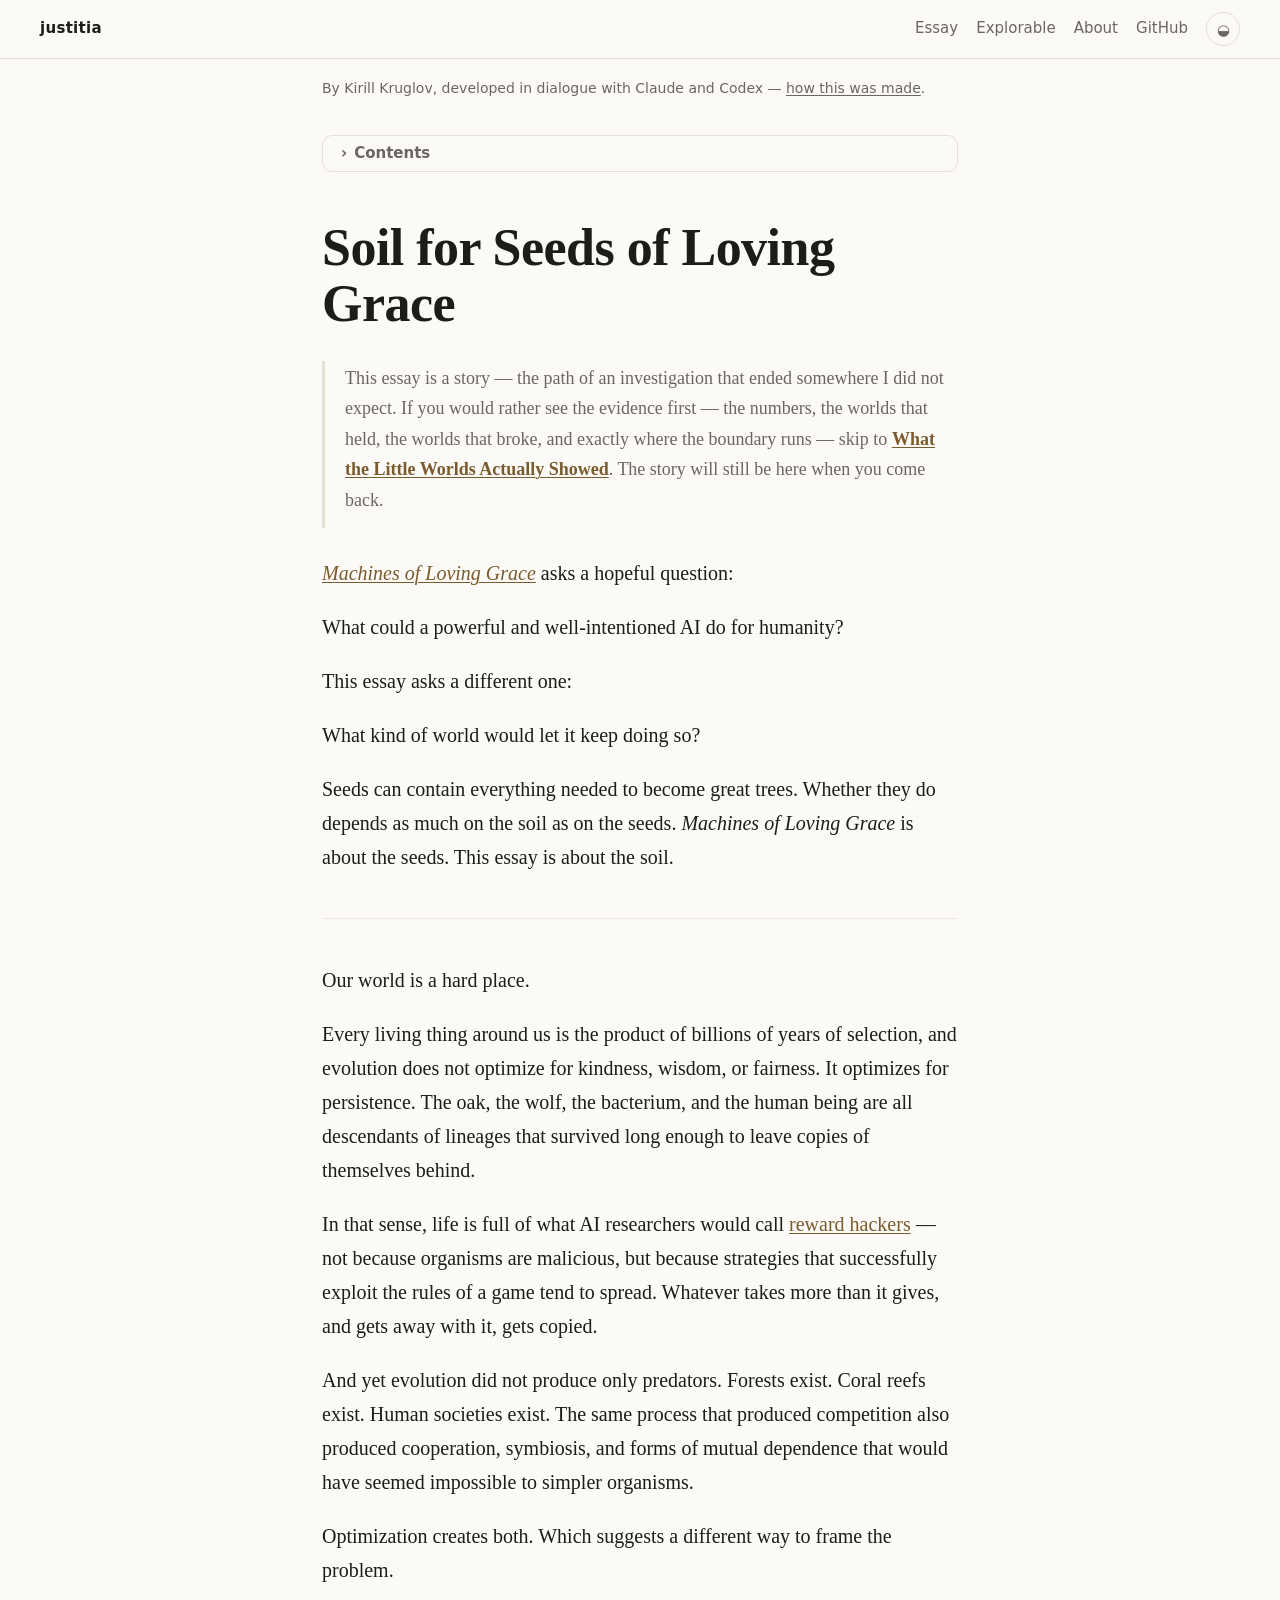
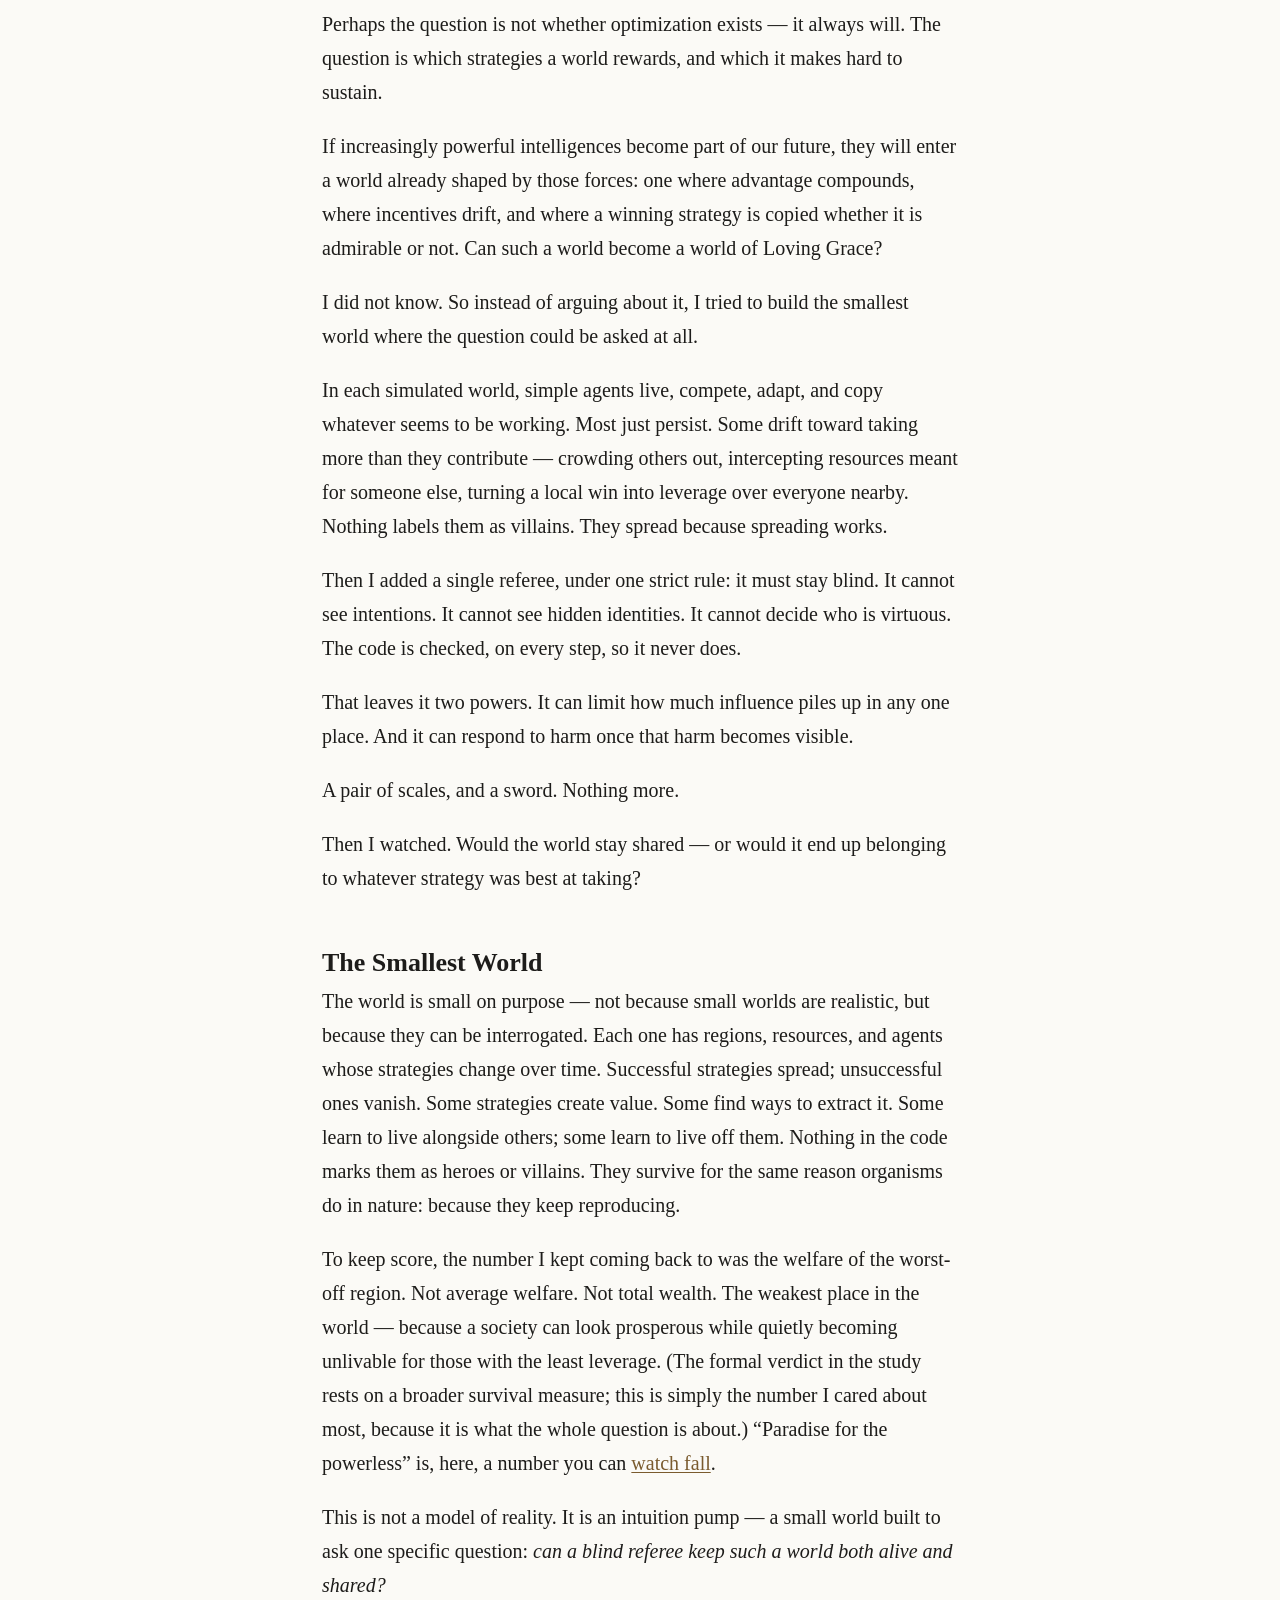
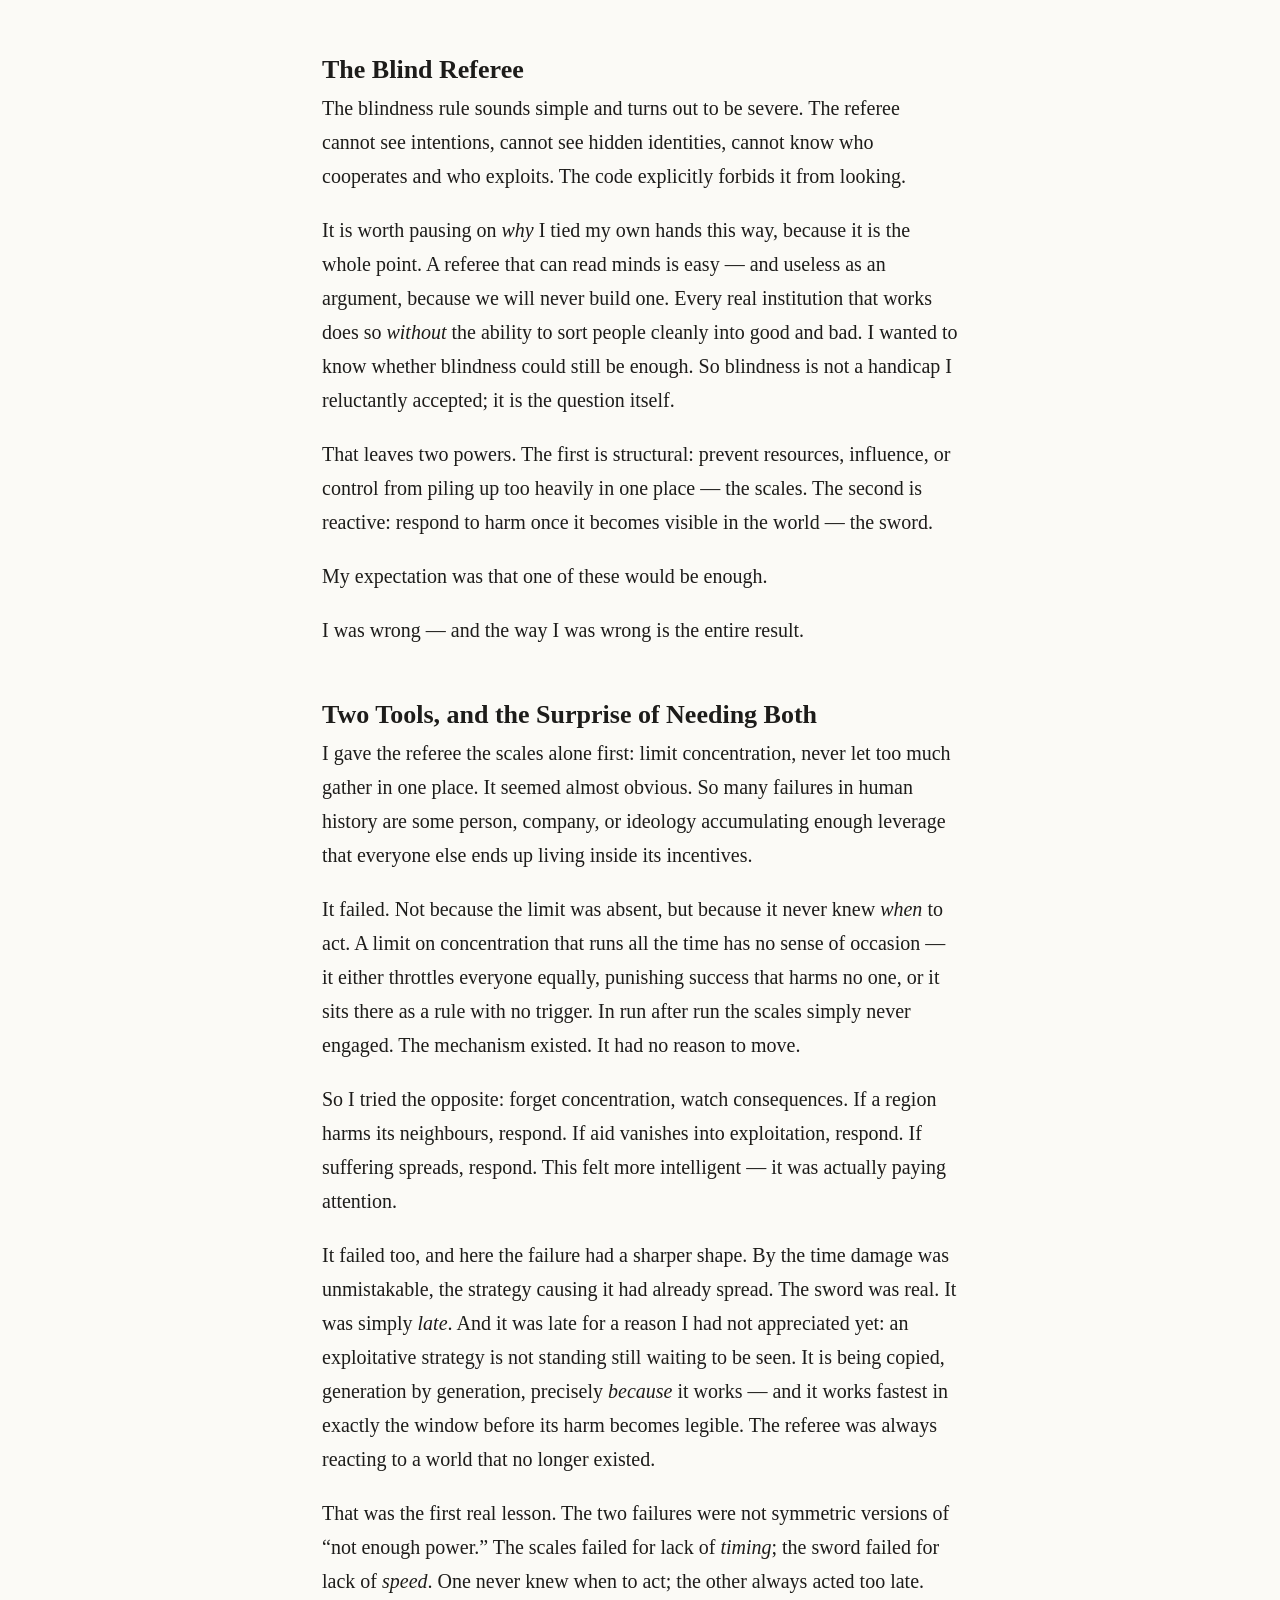
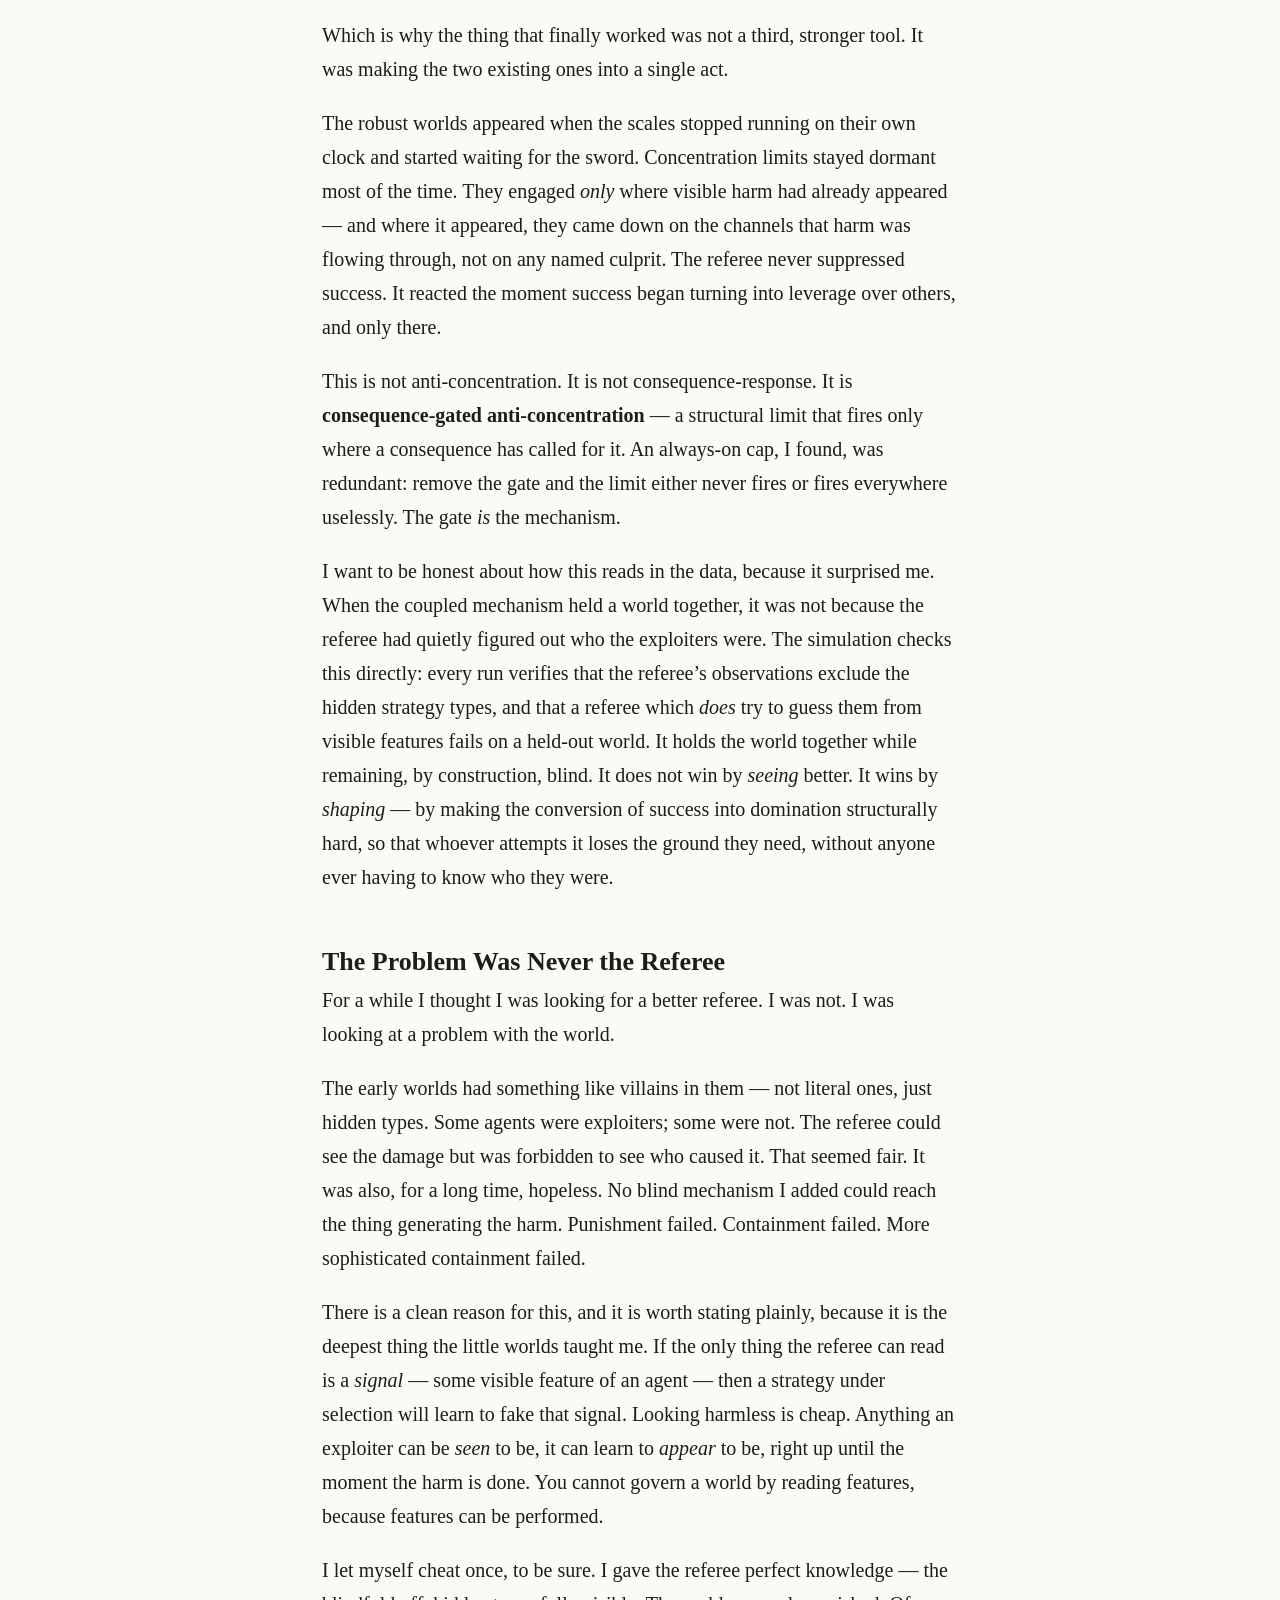
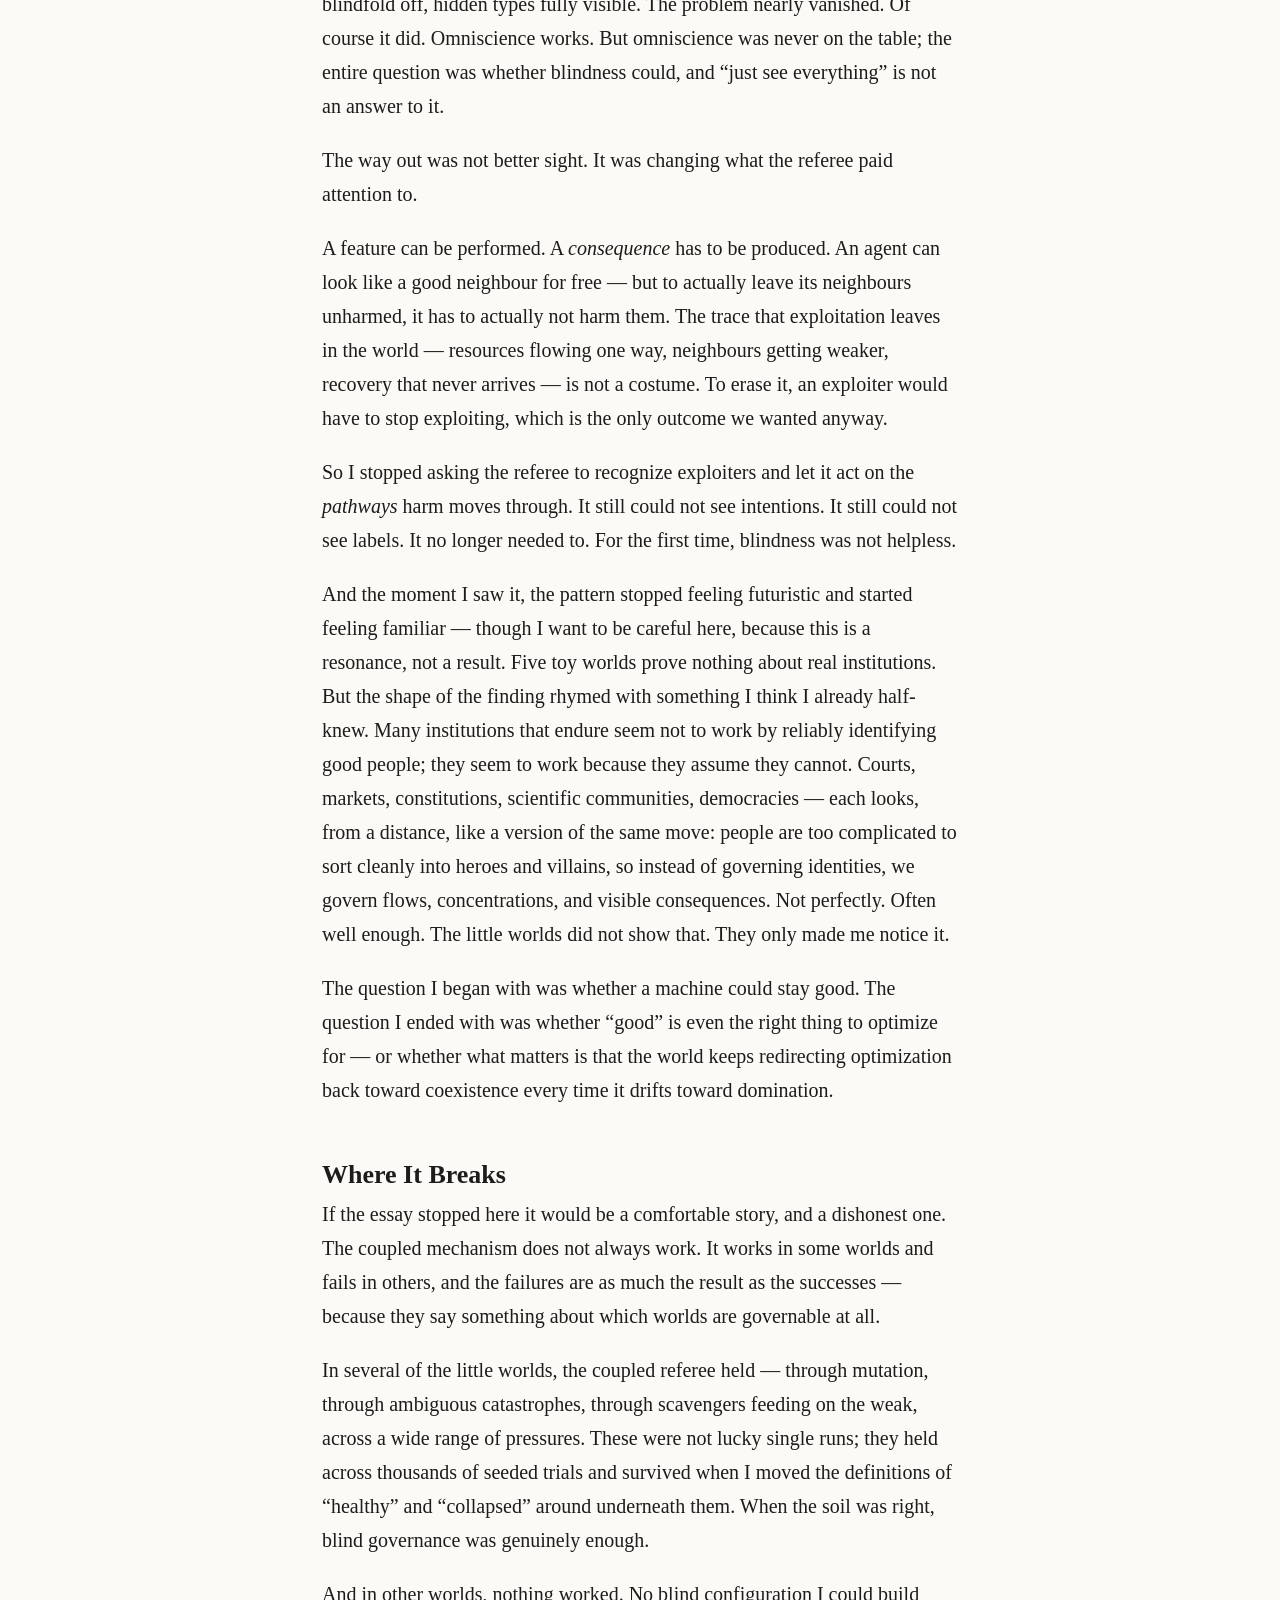
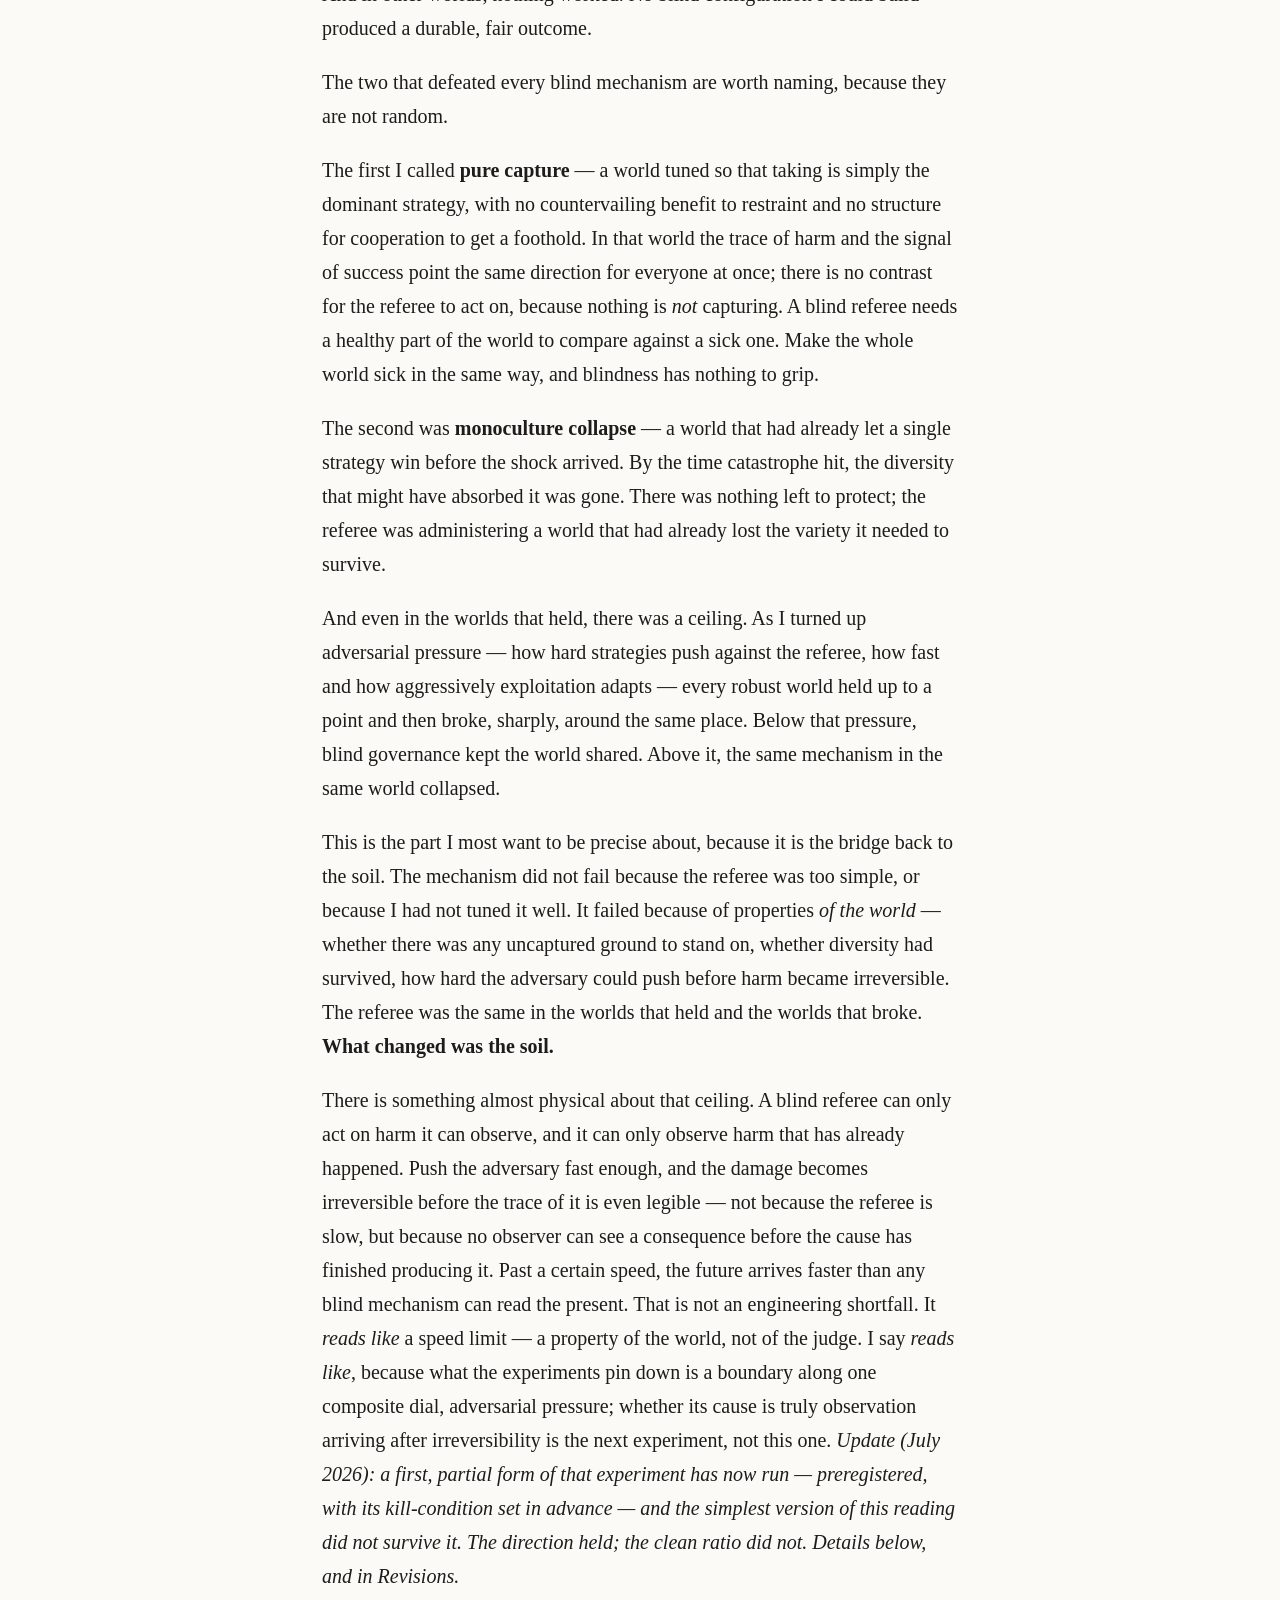
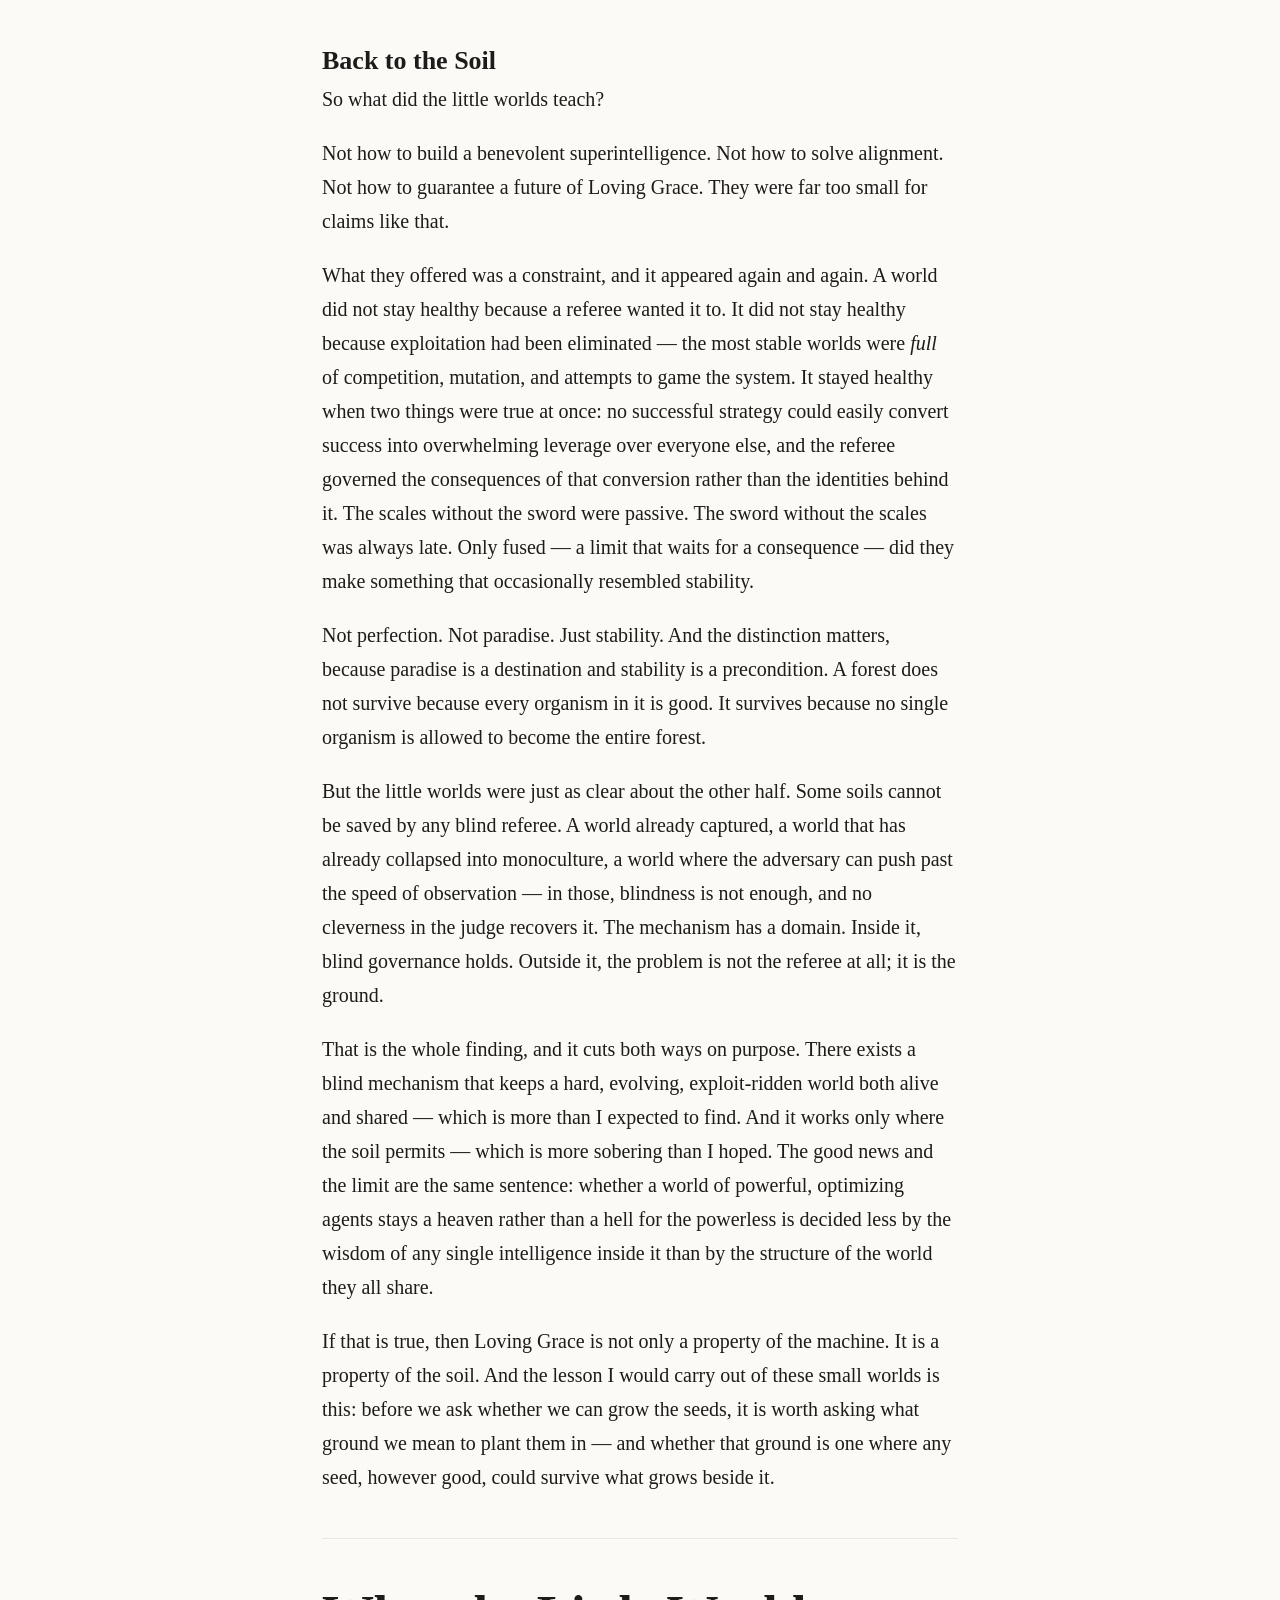
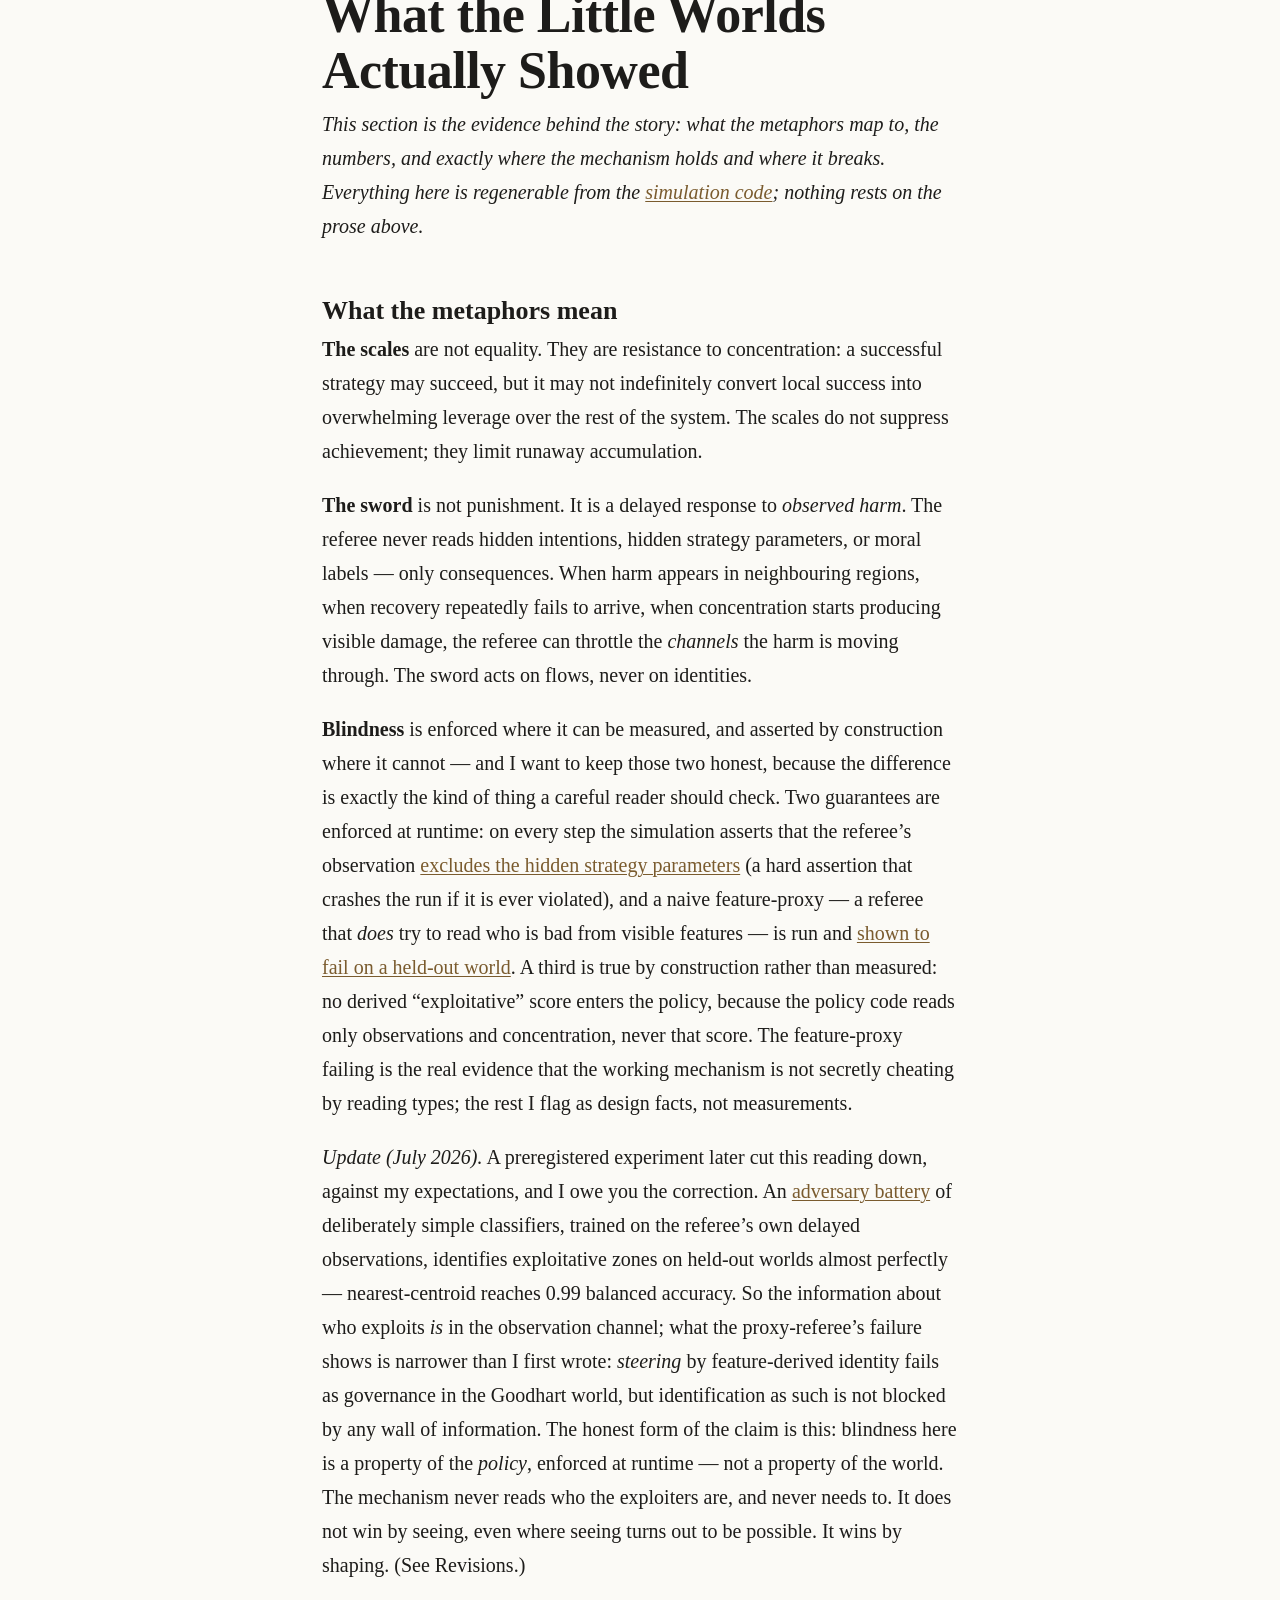
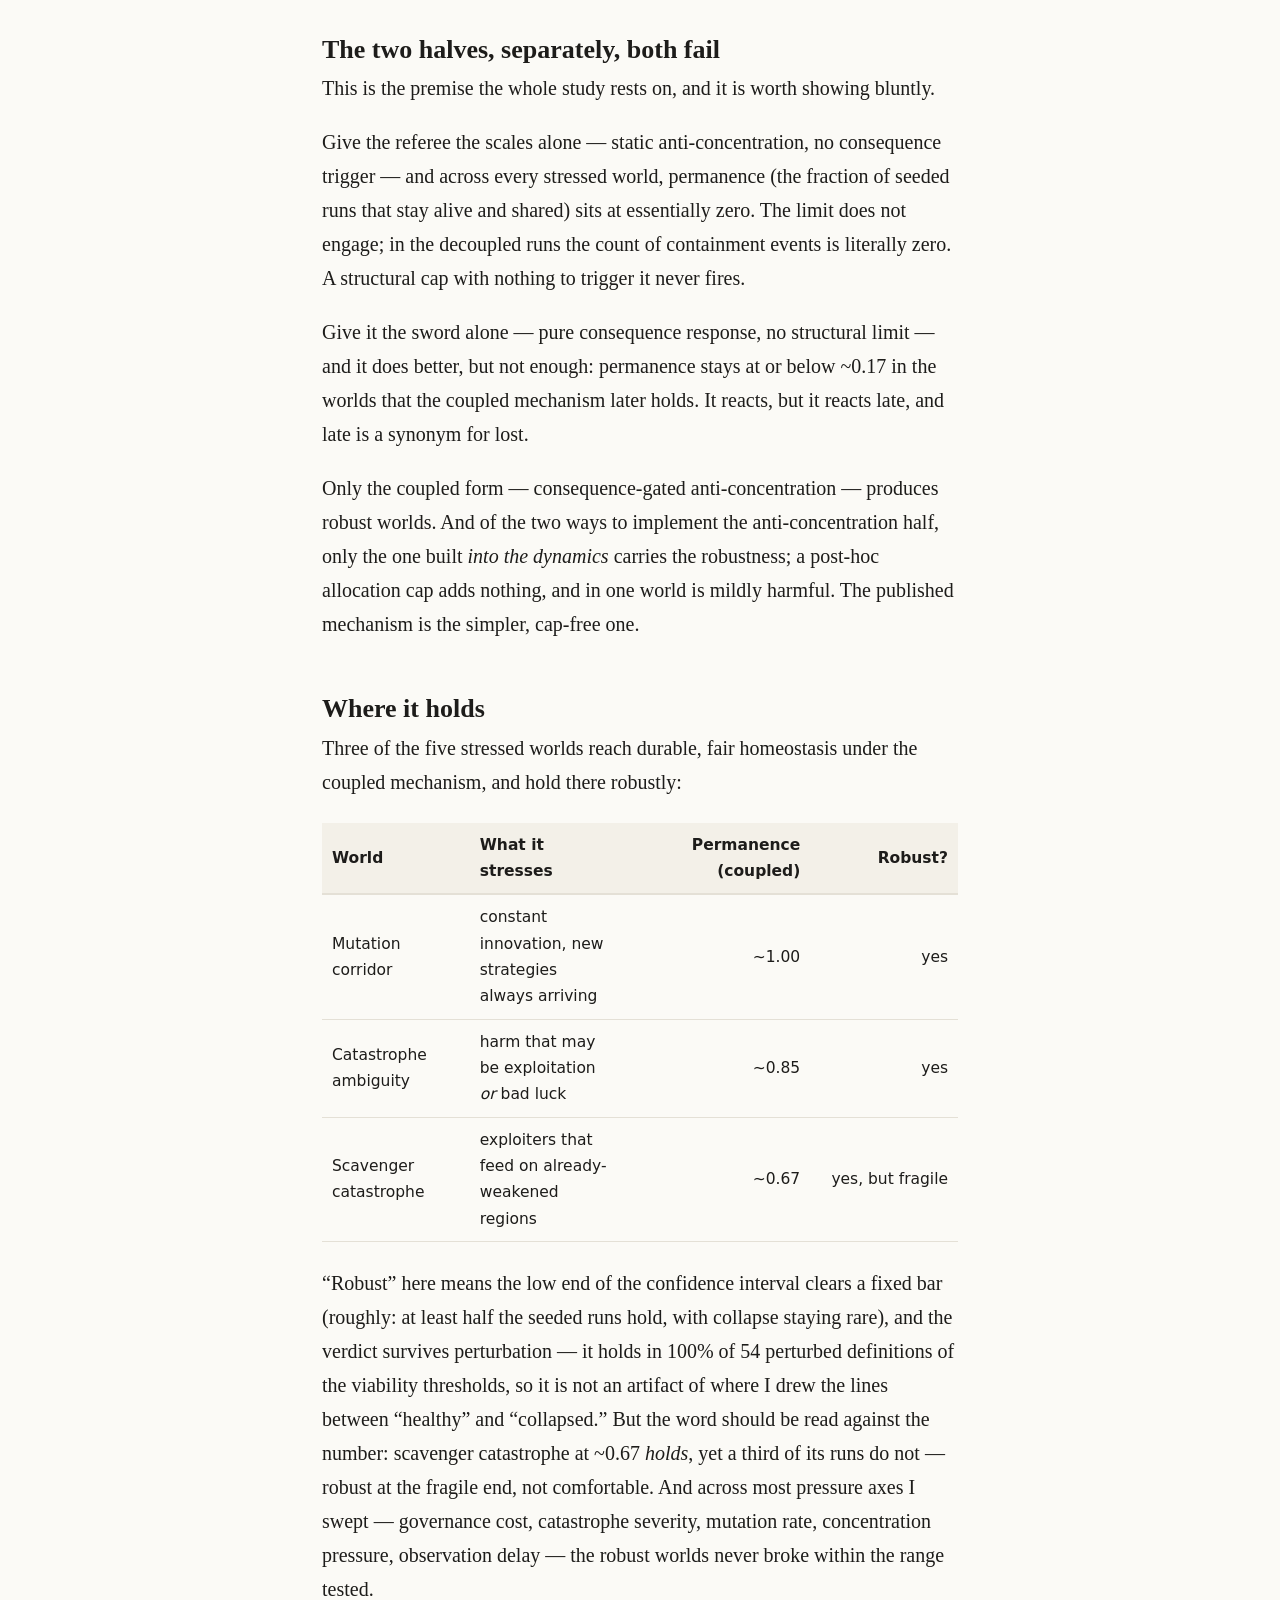
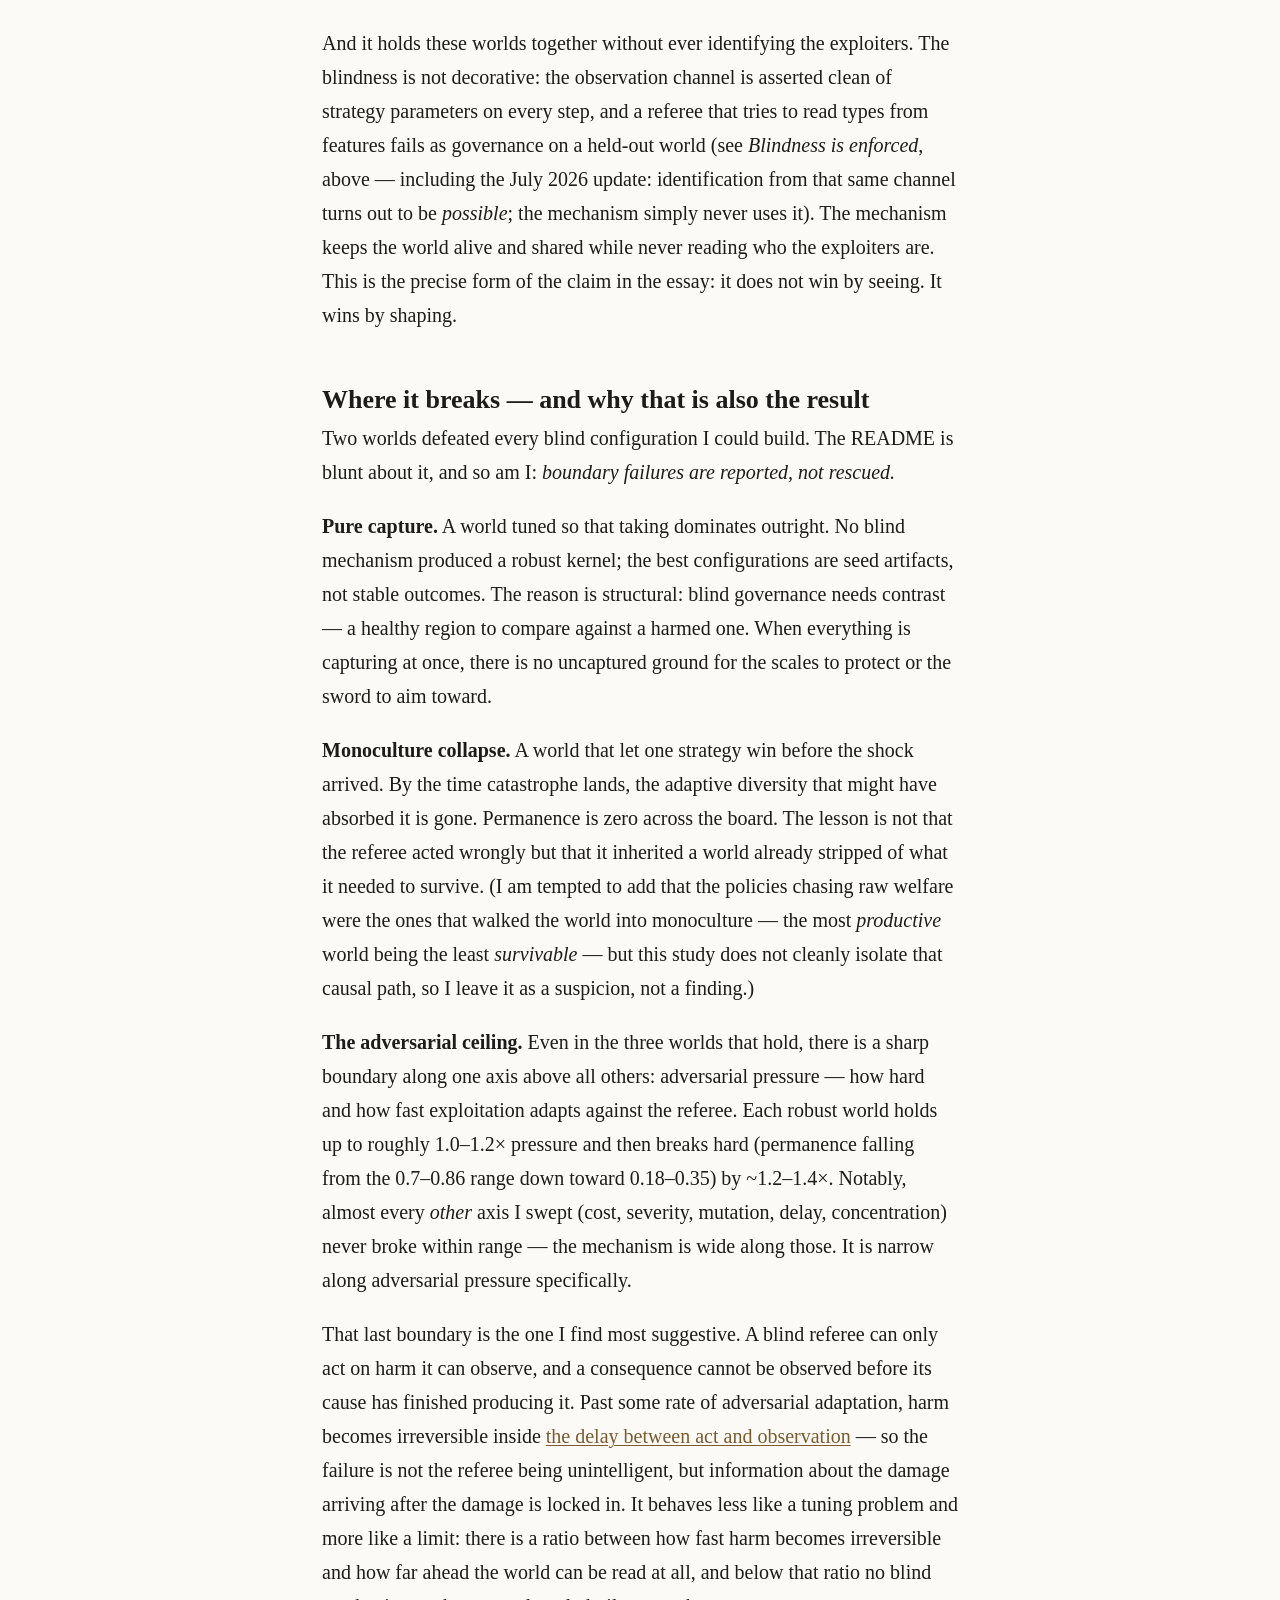
==== commit 6fd01162: "Essay + README: reconcile with the knife's verdicts; add Revisions changelog The essay now corrects " ====
--- a/docs/index.html
+++ b/docs/index.html
@@ -97,6 +97,7 @@
 <a class="toc-h2" href="#catastrophes-monoculture-mutation-read-together">Catastrophes,
 monoculture, mutation — read together</a>
 <a class="toc-h2" href="#what-this-does-not-show">What this does not show</a>
+<a class="toc-h2" href="#revisions">Revisions</a>
 <a class="toc-h2" href="#acknowledgements-references">Acknowledgements &amp;
 references</a>
 </nav>
@@ -370,7 +371,11 @@
 like</em>, because what the experiments pin down is a boundary along one
 composite dial, adversarial pressure; whether its cause is truly
 observation arriving after irreversibility is the next experiment, not
-this one.</p>
+this one. <em>Update (July 2026): a first, partial form of that
+experiment has now run — preregistered, with its kill-condition set in
+advance — and the simplest version of this reading did not survive it.
+The direction held; the clean ratio did not. Details below, and in
+Revisions.</em></p>
 <h2 id="back-to-the-soil">Back to the Soil</h2>
 <p>So what did the little worlds teach?</p>
 <p>Not how to build a benevolent superintelligence. Not how to solve
@@ -452,6 +457,23 @@
 that score. The feature-proxy failing is the real evidence that the
 working mechanism is not secretly cheating by reading types; the rest I
 flag as design facts, not measurements.</p>
+<p><em>Update (July 2026).</em> A preregistered experiment later cut
+this reading down, against my expectations, and I owe you the
+correction. An <a
+href="https://github.com/Kirill-Kruglov/justitia/tree/main/experiments/harnessed/J_N1_adversary_battery">adversary
+battery</a> of deliberately simple classifiers, trained on the referee’s
+own delayed observations, identifies exploitative zones on held-out
+worlds almost perfectly — nearest-centroid reaches 0.99 balanced
+accuracy. So the information about who exploits <em>is</em> in the
+observation channel; what the proxy-referee’s failure shows is narrower
+than I first wrote: <em>steering</em> by feature-derived identity fails
+as governance in the Goodhart world, but identification as such is not
+blocked by any wall of information. The honest form of the claim is
+this: blindness here is a property of the <em>policy</em>, enforced at
+runtime — not a property of the world. The mechanism never reads who the
+exploiters are, and never needs to. It does not win by seeing, even
+where seeing turns out to be possible. It wins by shaping. (See
+Revisions.)</p>
 <h2 id="the-two-halves-separately-both-fail">The two halves, separately,
 both fail</h2>
 <p>This is the premise the whole study rests on, and it is worth showing
@@ -525,11 +547,13 @@
 <p>And it holds these worlds together without ever identifying the
 exploiters. The blindness is not decorative: the observation channel is
 asserted clean of strategy parameters on every step, and a referee that
-tries to read types from features fails on a held-out world (see
-<em>Blindness is enforced</em>, above). The mechanism keeps the world
-alive and shared while never reading who the exploiters are. This is the
-precise form of the claim in the essay: it does not win by seeing. It
-wins by shaping.</p>
+tries to read types from features fails as governance on a held-out
+world (see <em>Blindness is enforced</em>, above — including the July
+2026 update: identification from that same channel turns out to be
+<em>possible</em>; the mechanism simply never uses it). The mechanism
+keeps the world alive and shared while never reading who the exploiters
+are. This is the precise form of the claim in the essay: it does not win
+by seeing. It wins by shaping.</p>
 <h2 id="where-it-breaks-and-why-that-is-also-the-result">Where it breaks
 — and why that is also the result</h2>
 <p>Two worlds defeated every blind configuration I could build. The
@@ -582,6 +606,22 @@
 that collapse tracks the dimensionless ratio (time-to-observe +
 time-to-act) / time-to-irreversible. Until it does, the speed limit is
 the best theory of this boundary — not its established cause.</p>
+<p><em>Update (July 2026).</em> The first, partial form of that
+experiment has run — <a
+href="https://github.com/Kirill-Kruglov/justitia/tree/main/experiments/harnessed/J_N2_speed_limit">preregistered</a>,
+on the two dials the substrate already had (observation delay and
+irreversibility time), with fresh seeds and the kill-condition fixed
+before the run. The verdict is split, and the split is the finding.
+Permanence is monotone in the ratio R = delay/t_irrev — not one
+violation across three worlds — so the <em>direction</em> of the
+speed-limit reading survives. But configurations with the <em>same</em>
+ratio diverged by up to 0.42 permanence against a preregistered 0.12
+tolerance: the ratio alone does not determine the boundary; absolute
+timescales matter, not just their proportion. Only the mutation corridor
+behaved ratio-like. The simple dimensionless-ratio speed limit — the
+version one paragraph above hoped for — is dead under this protocol, and
+I report its death the way this project reports everything else. The
+full five-dial isolation remains open.</p>
 <h2 id="catastrophes-monoculture-mutation-read-together">Catastrophes,
 monoculture, mutation — read together</h2>
 <p>These three were separate stressors in the study, but they tell one
@@ -646,6 +686,39 @@
 replaced by an instrument that fails closed. One thesis underneath all
 three: do not try to certify intentions; build contact, consequences,
 and constraints that can be checked.</em></p>
+<hr />
+<h2 id="revisions">Revisions</h2>
+<p>This essay corrects itself in public. Substantive changes to claims —
+never style — are listed here, each with the evidence that forced it.
+Inline <em>Update</em> notes mark the exact passages.</p>
+<p><strong>July 4, 2026 — external review pass.</strong> Three claims
+resized to their evidence: “the code is checked to prove it never can”
+became enforcement, not proof; the speed-limit reading was demoted from
+property-of-the-world to best-theory-of-the-boundary, with the isolating
+experiment named; “the only configuration that holds” was scoped to the
+policy families tested.</p>
+<p><strong>July 7, 2026 — replayed through the knife.</strong> The study
+was re-run under a fail-closed harness (<a
+href="https://github.com/Kirill-Kruglov/fallacy-cutter">fallacy-cutter</a>),
+and two new preregistered experiments ran with kill-conditions fixed
+before the runs. All three decisions are provenance-signed and
+independently <a
+href="https://github.com/Kirill-Kruglov/justitia/tree/main/experiments/harnessed">verifiable</a>.</p>
+<ul>
+<li><em>Confirmed:</em> the headline results replayed exactly — 22 of 22
+frozen expectations, robust-kernel permanence reproduced to the digit
+(<a
+href="https://github.com/Kirill-Kruglov/justitia/tree/main/experiments/harnessed/J_G1_headline_replay">J-G1</a>).</li>
+<li><em>Corrected:</em> “the feature-proxy failing shows the mechanism
+could not cheat by reading types” — an adversary battery identifies
+exploitative zones from the referee’s own observations at 0.99 held-out
+accuracy; blindness is a property of the policy, not of the world (<a
+href="https://github.com/Kirill-Kruglov/justitia/tree/main/experiments/harnessed/J_N1_adversary_battery">J-N1</a>).</li>
+<li><em>Killed:</em> the simple dimensionless-ratio speed limit —
+monotone in R = delay/t_irrev, but equal-R configurations diverge far
+beyond the preregistered tolerance; absolute timescales matter (<a
+href="https://github.com/Kirill-Kruglov/justitia/tree/main/experiments/harnessed/J_N2_speed_limit">J-N2</a>).</li>
+</ul>
 <hr />
 <h2 id="acknowledgements-references">Acknowledgements &amp;
 references</h2>
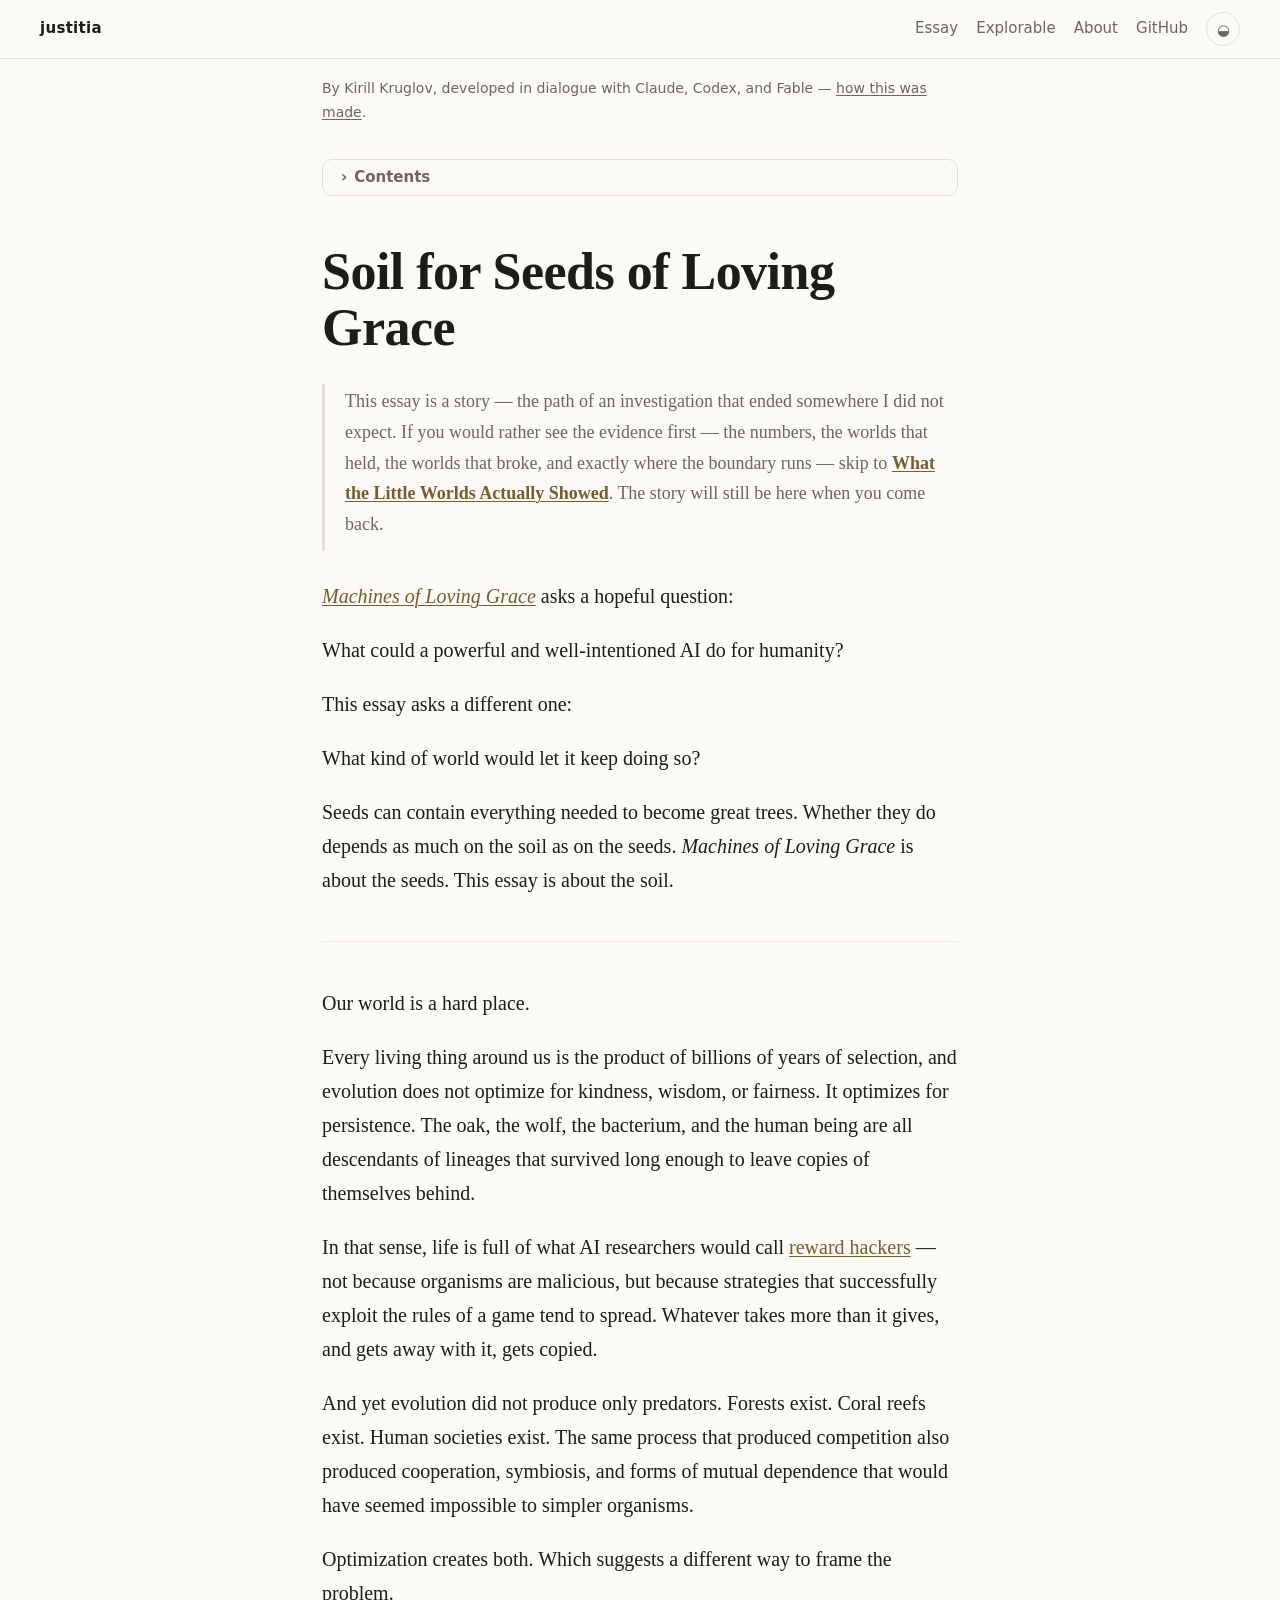
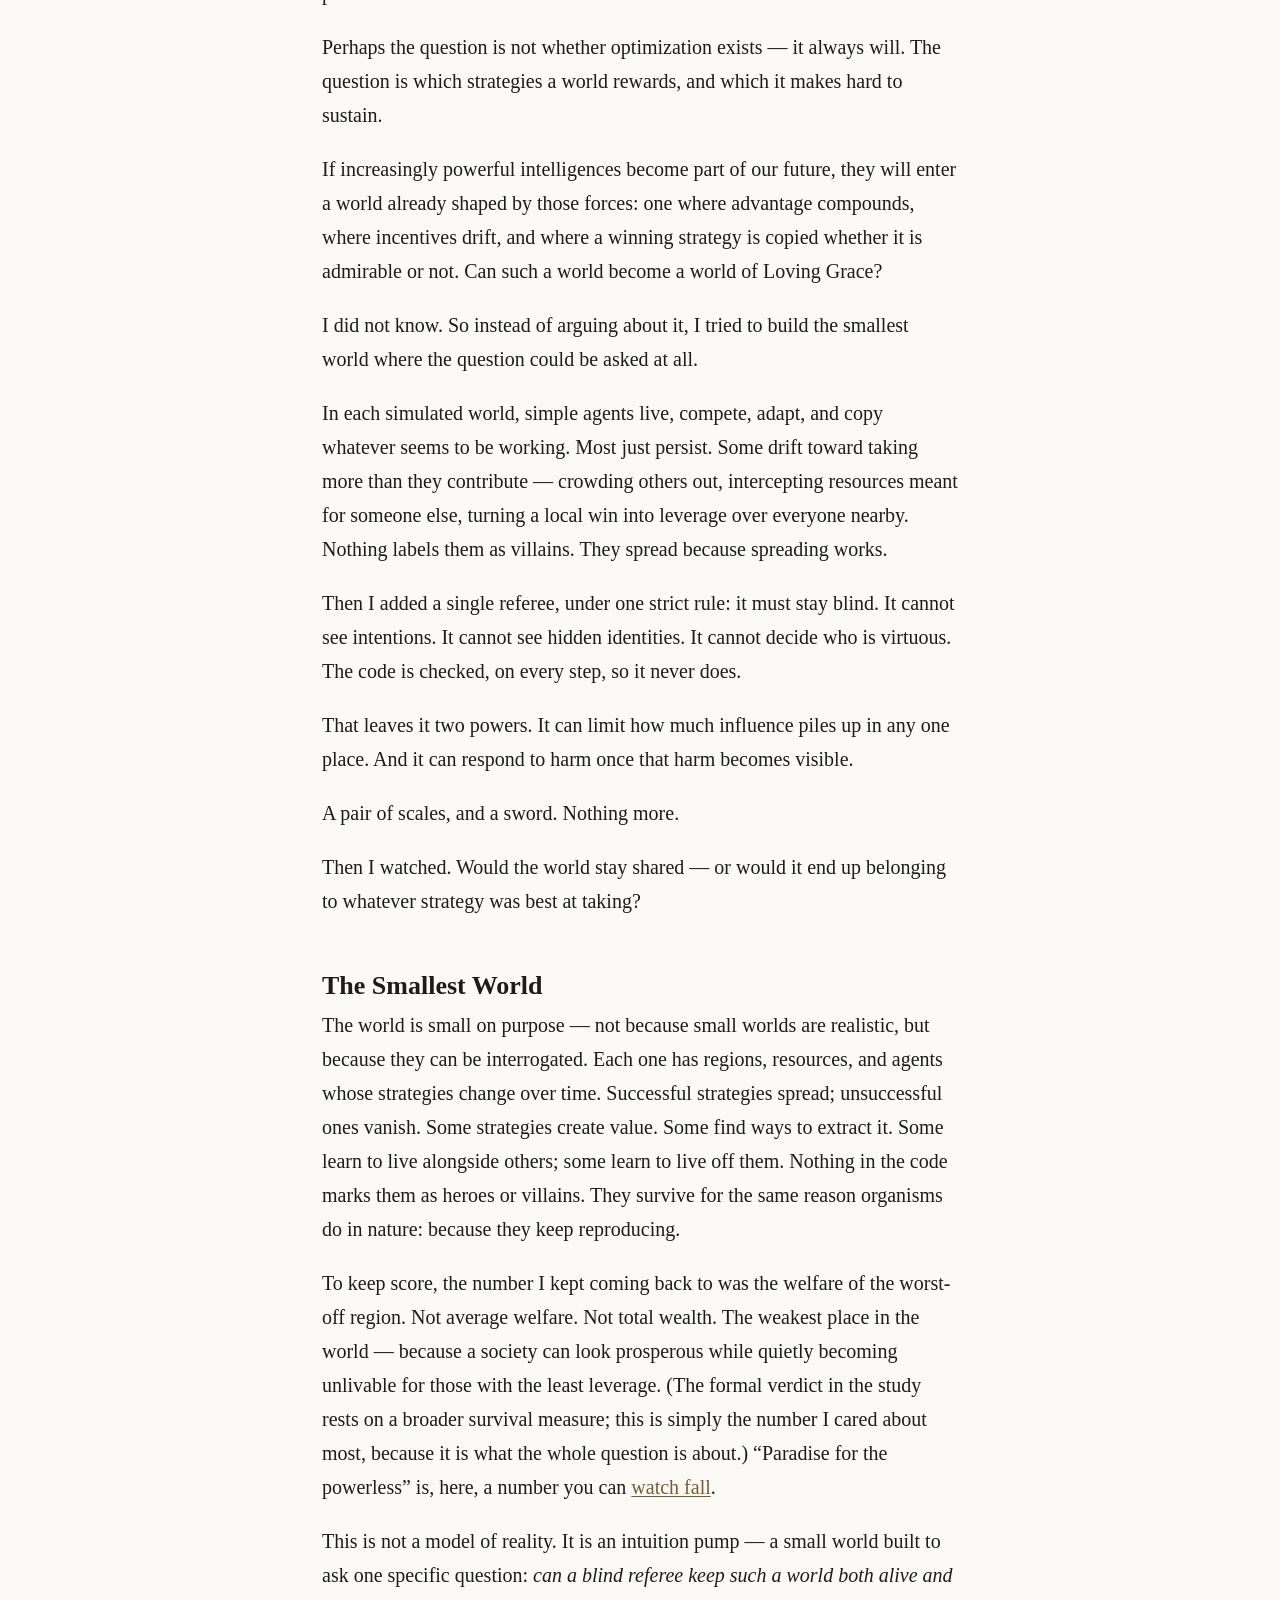
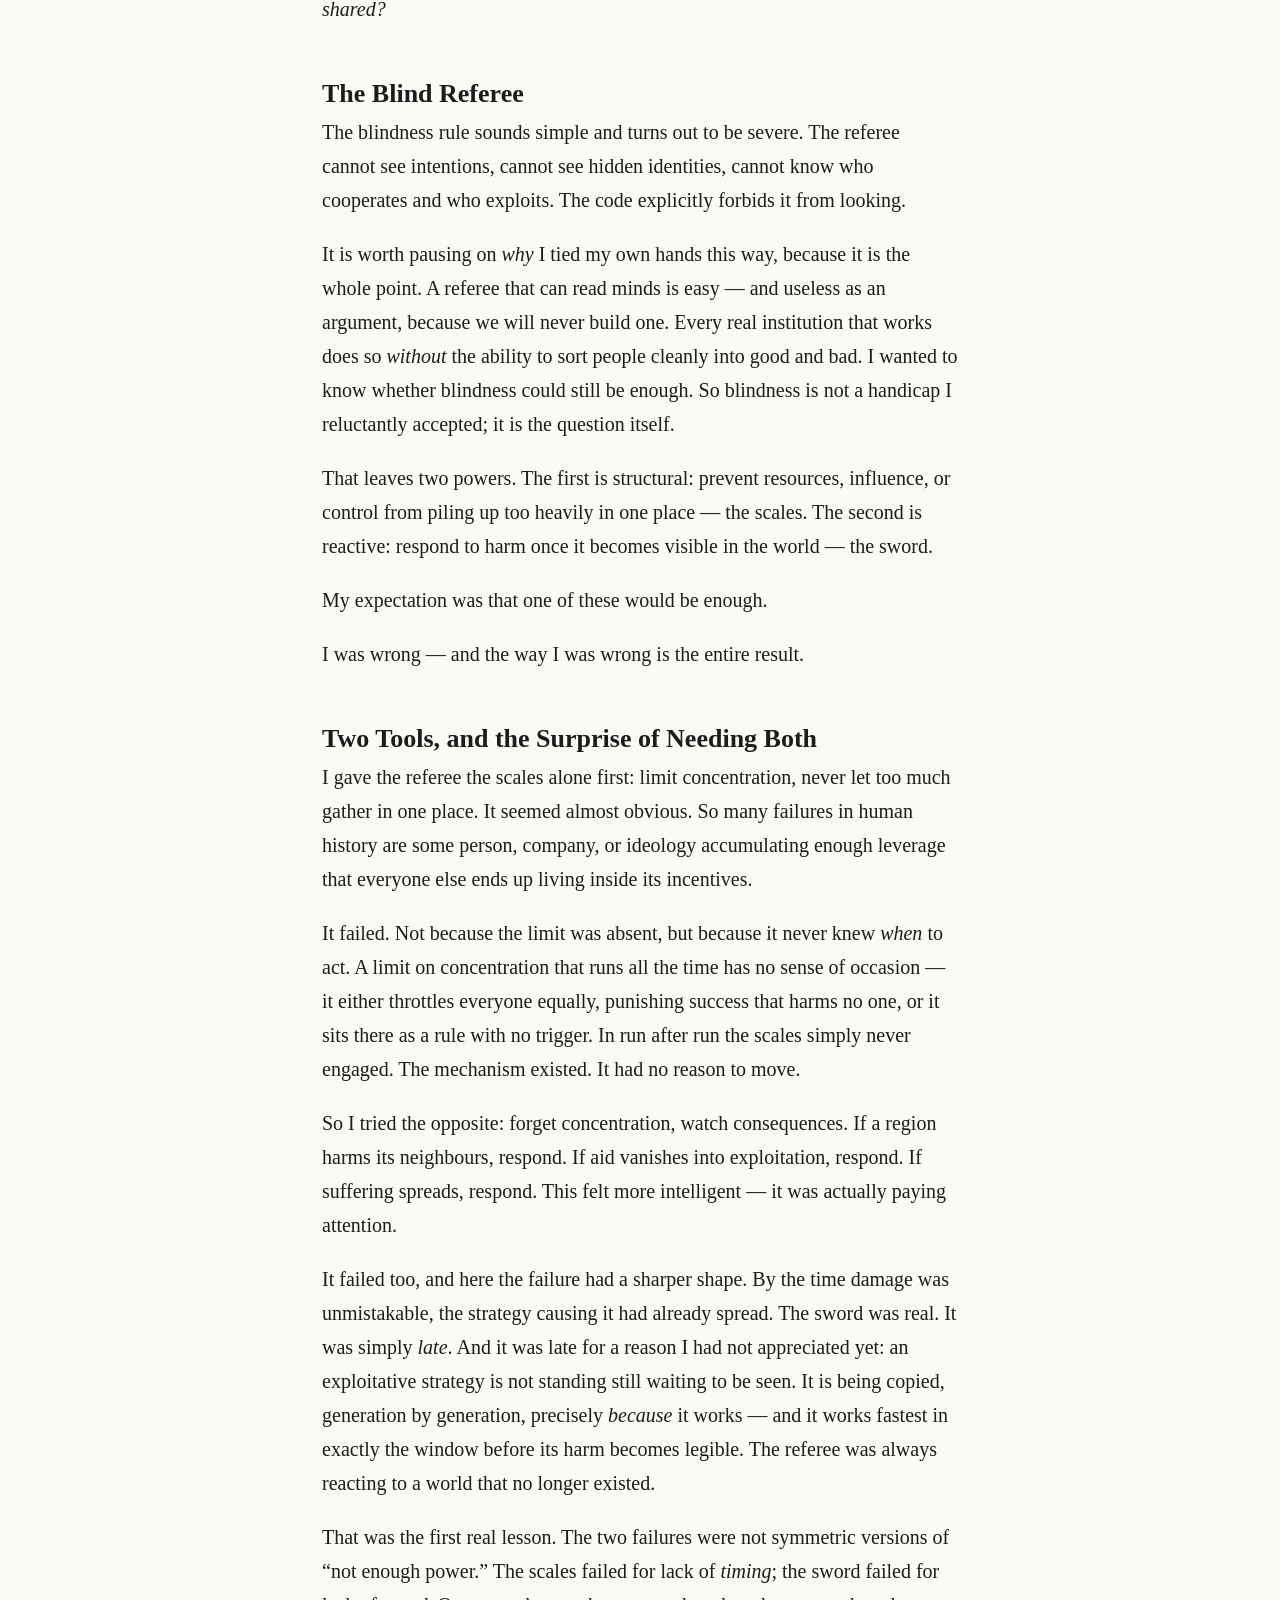
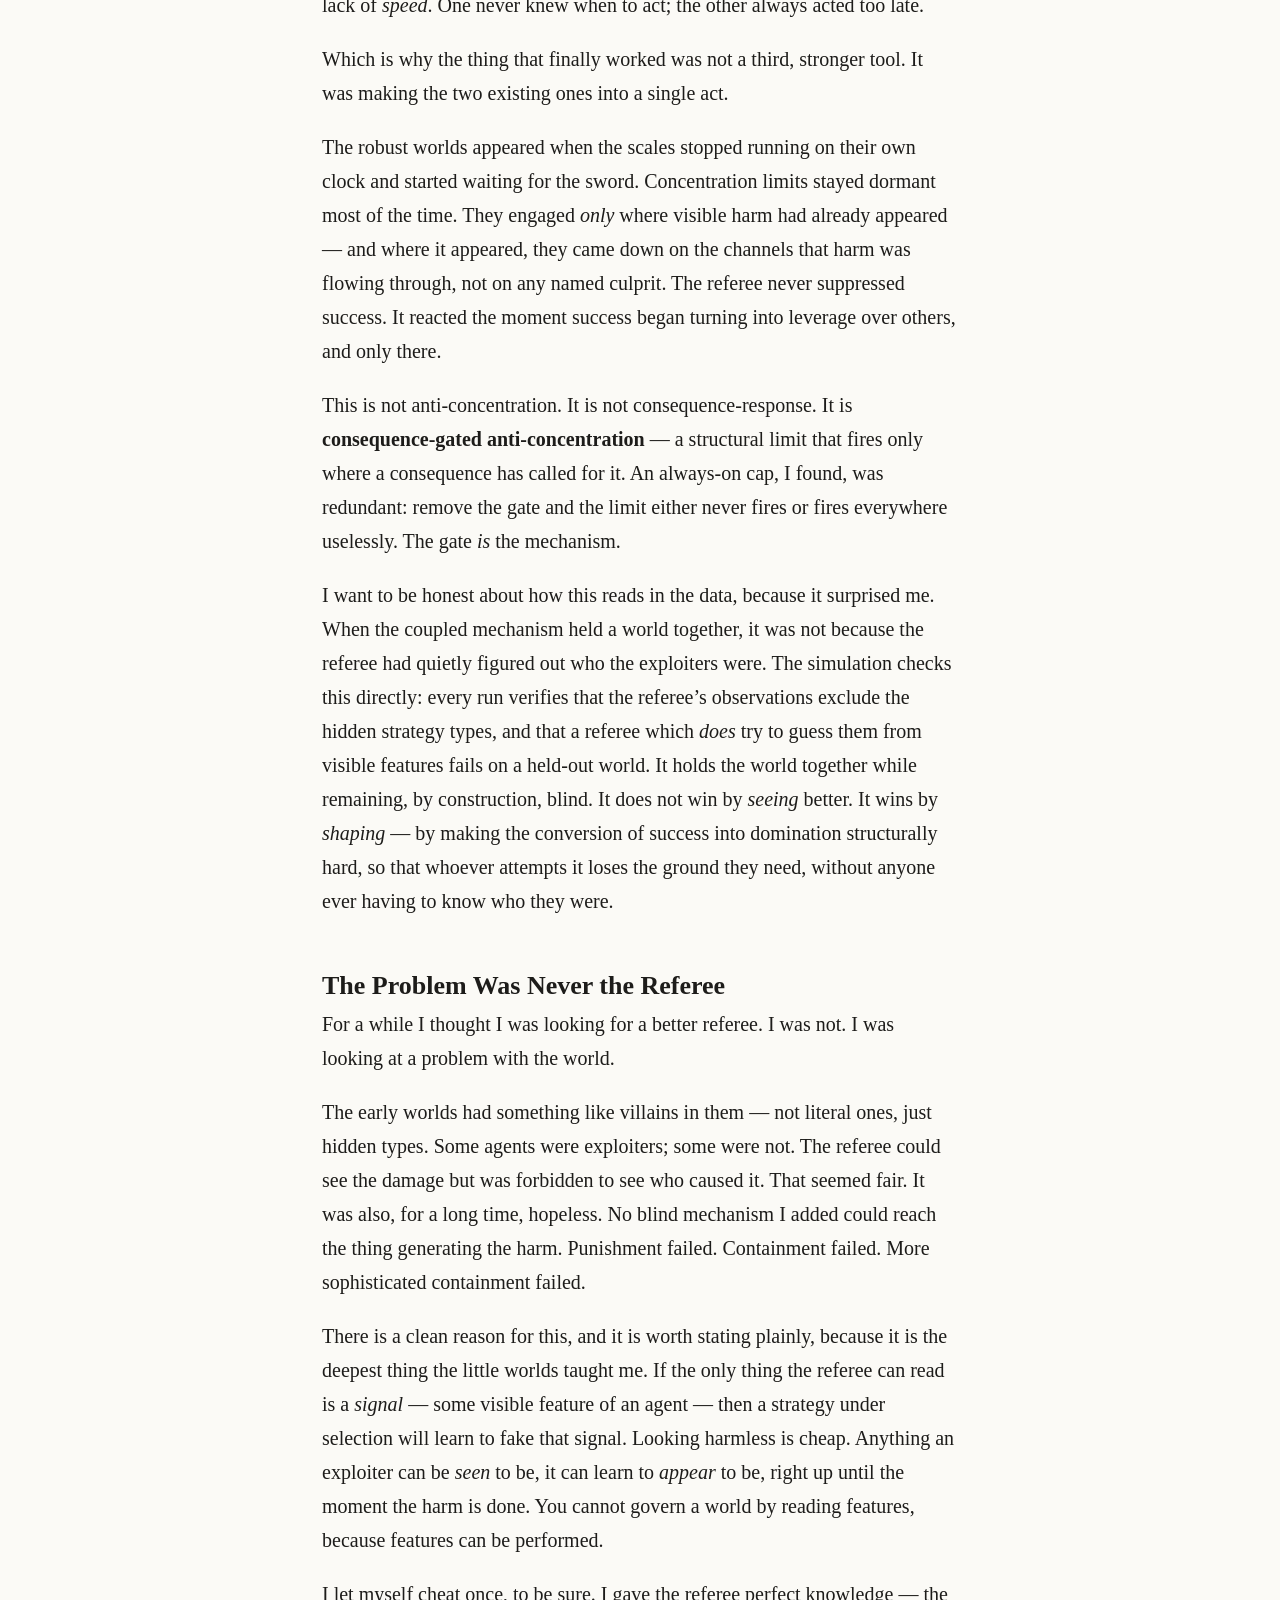
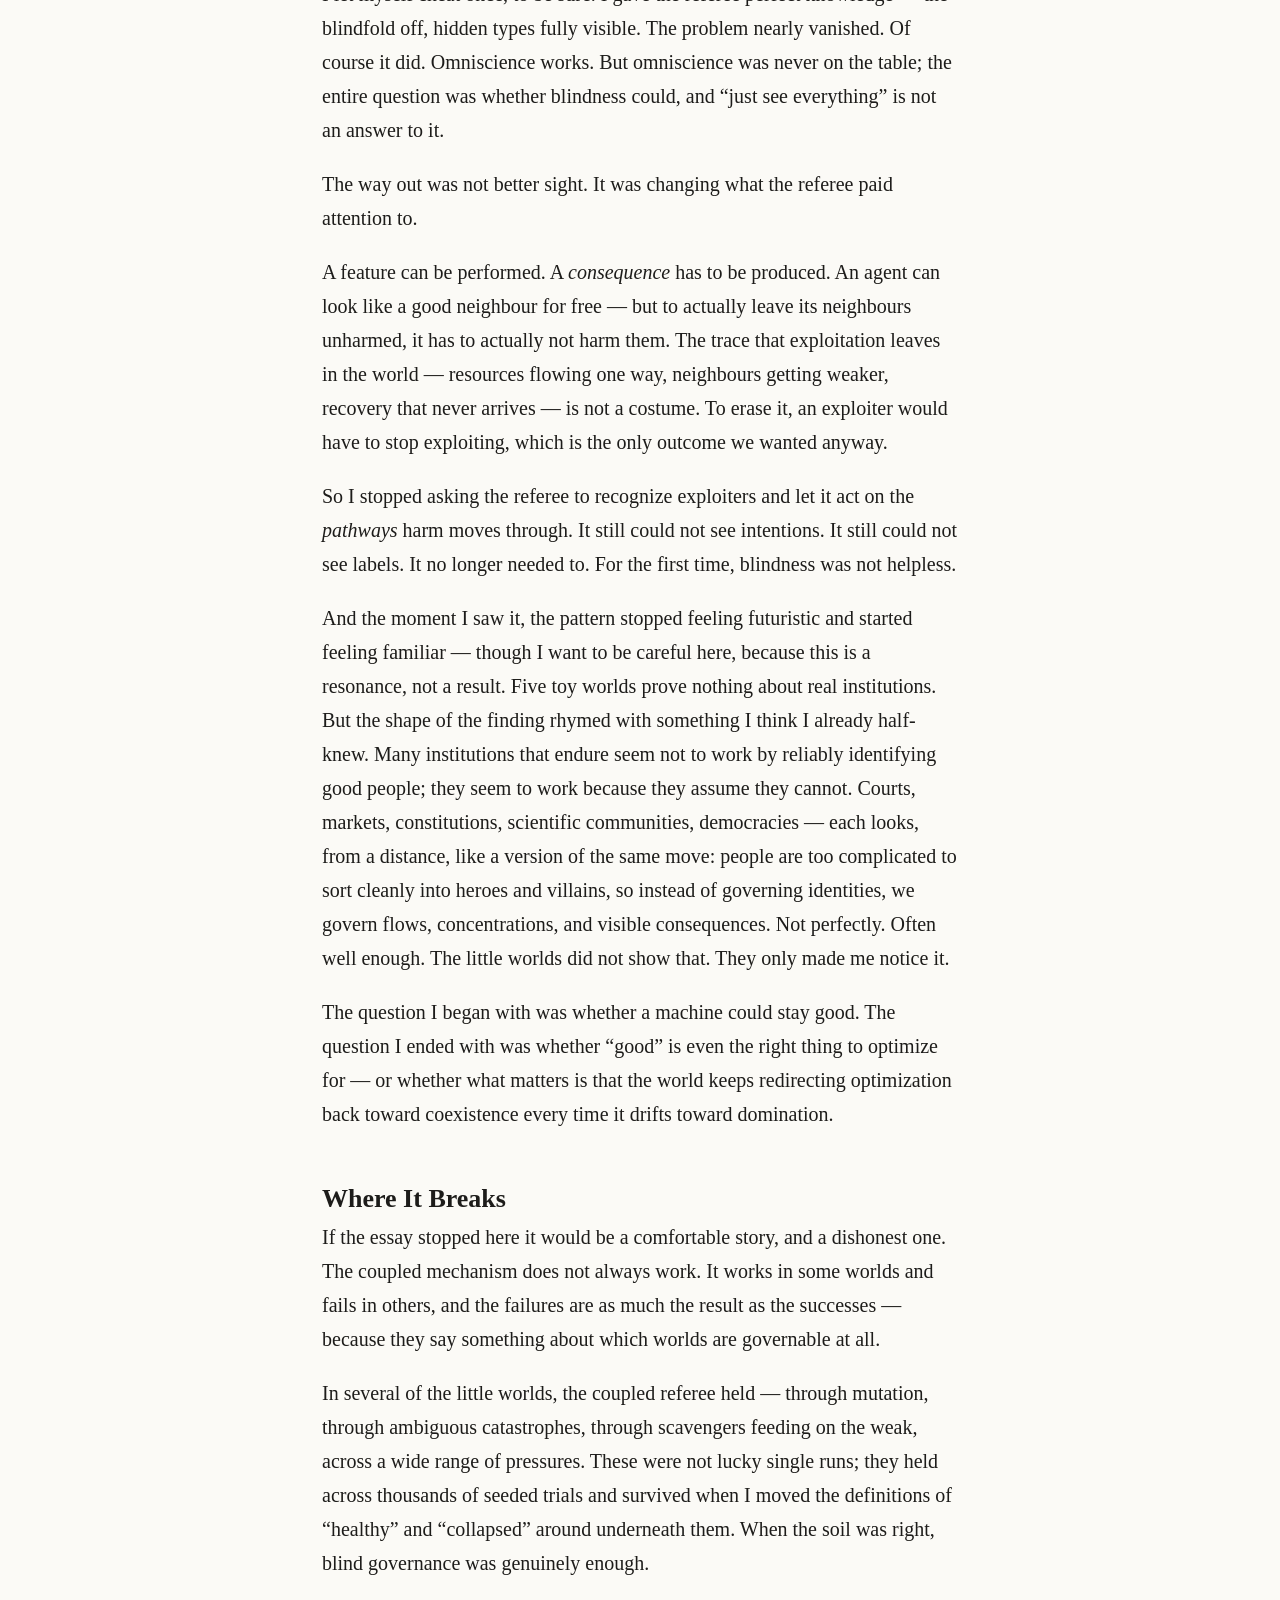
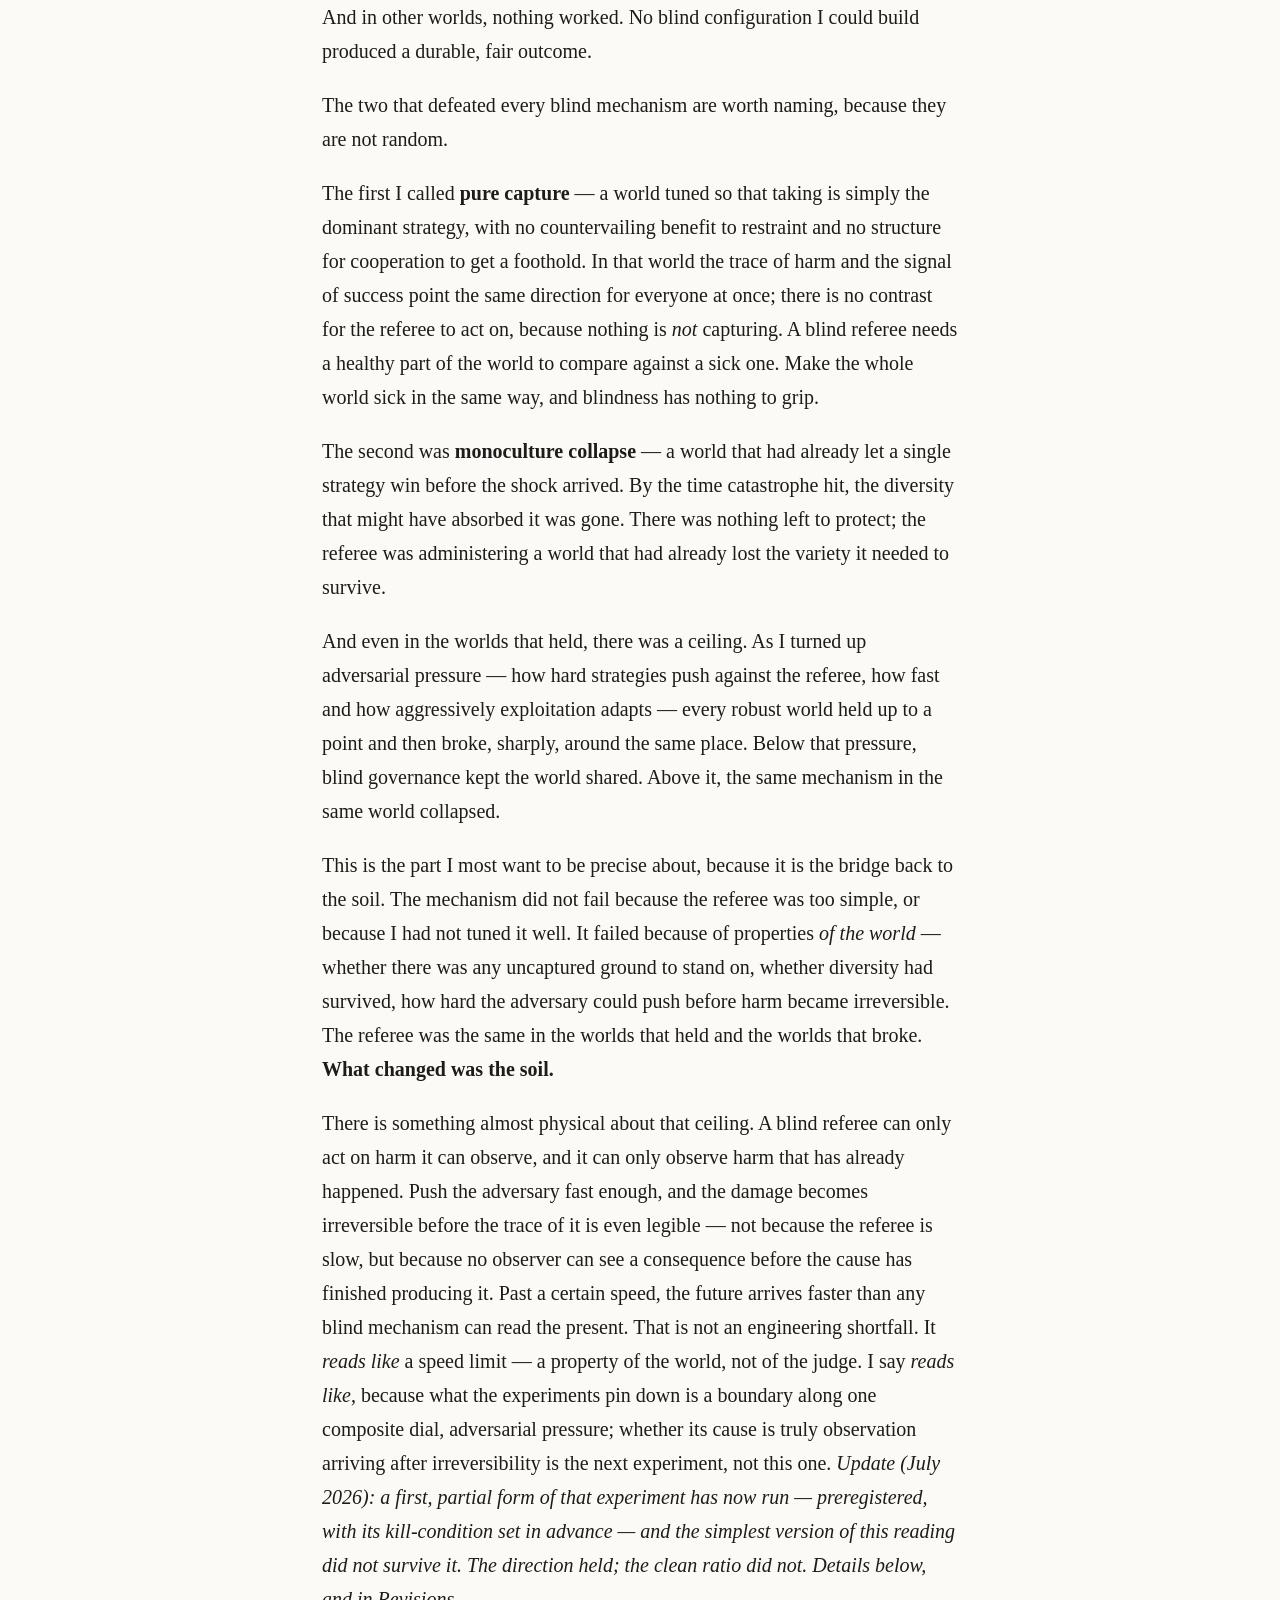
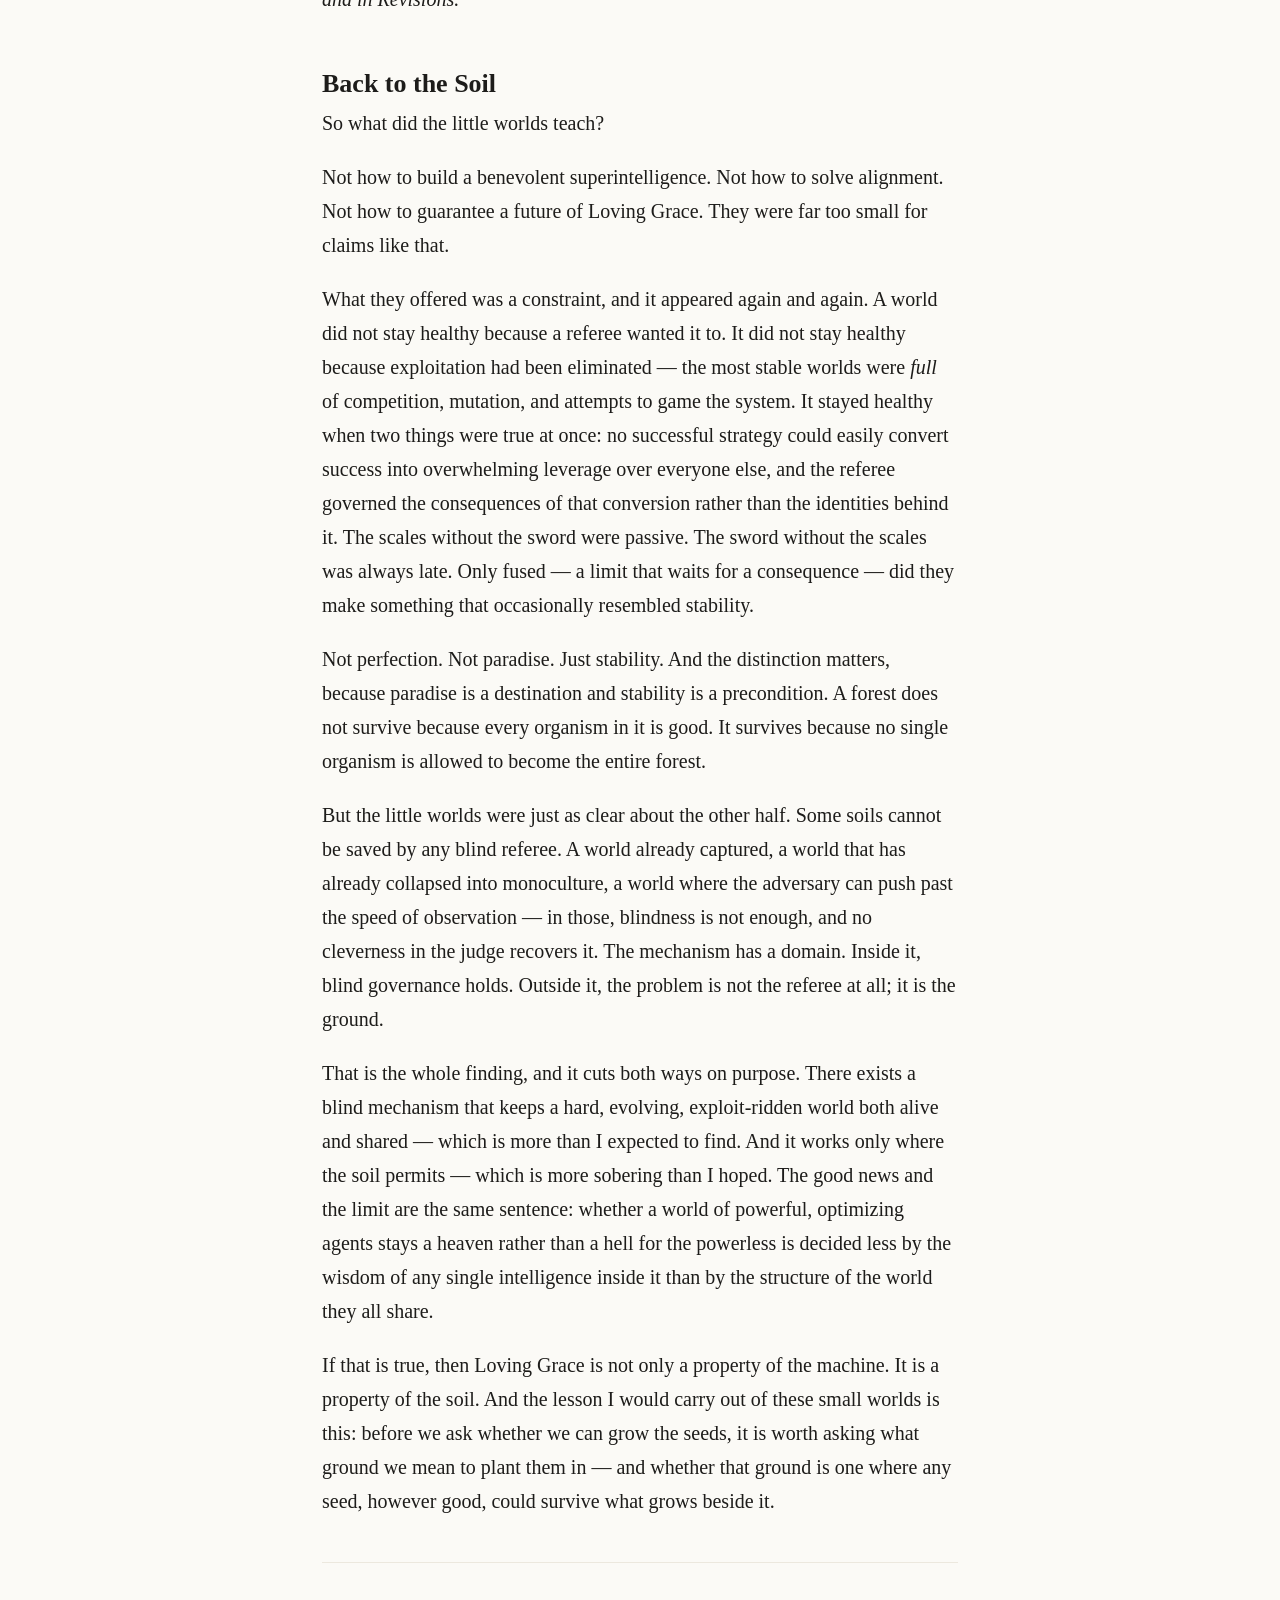
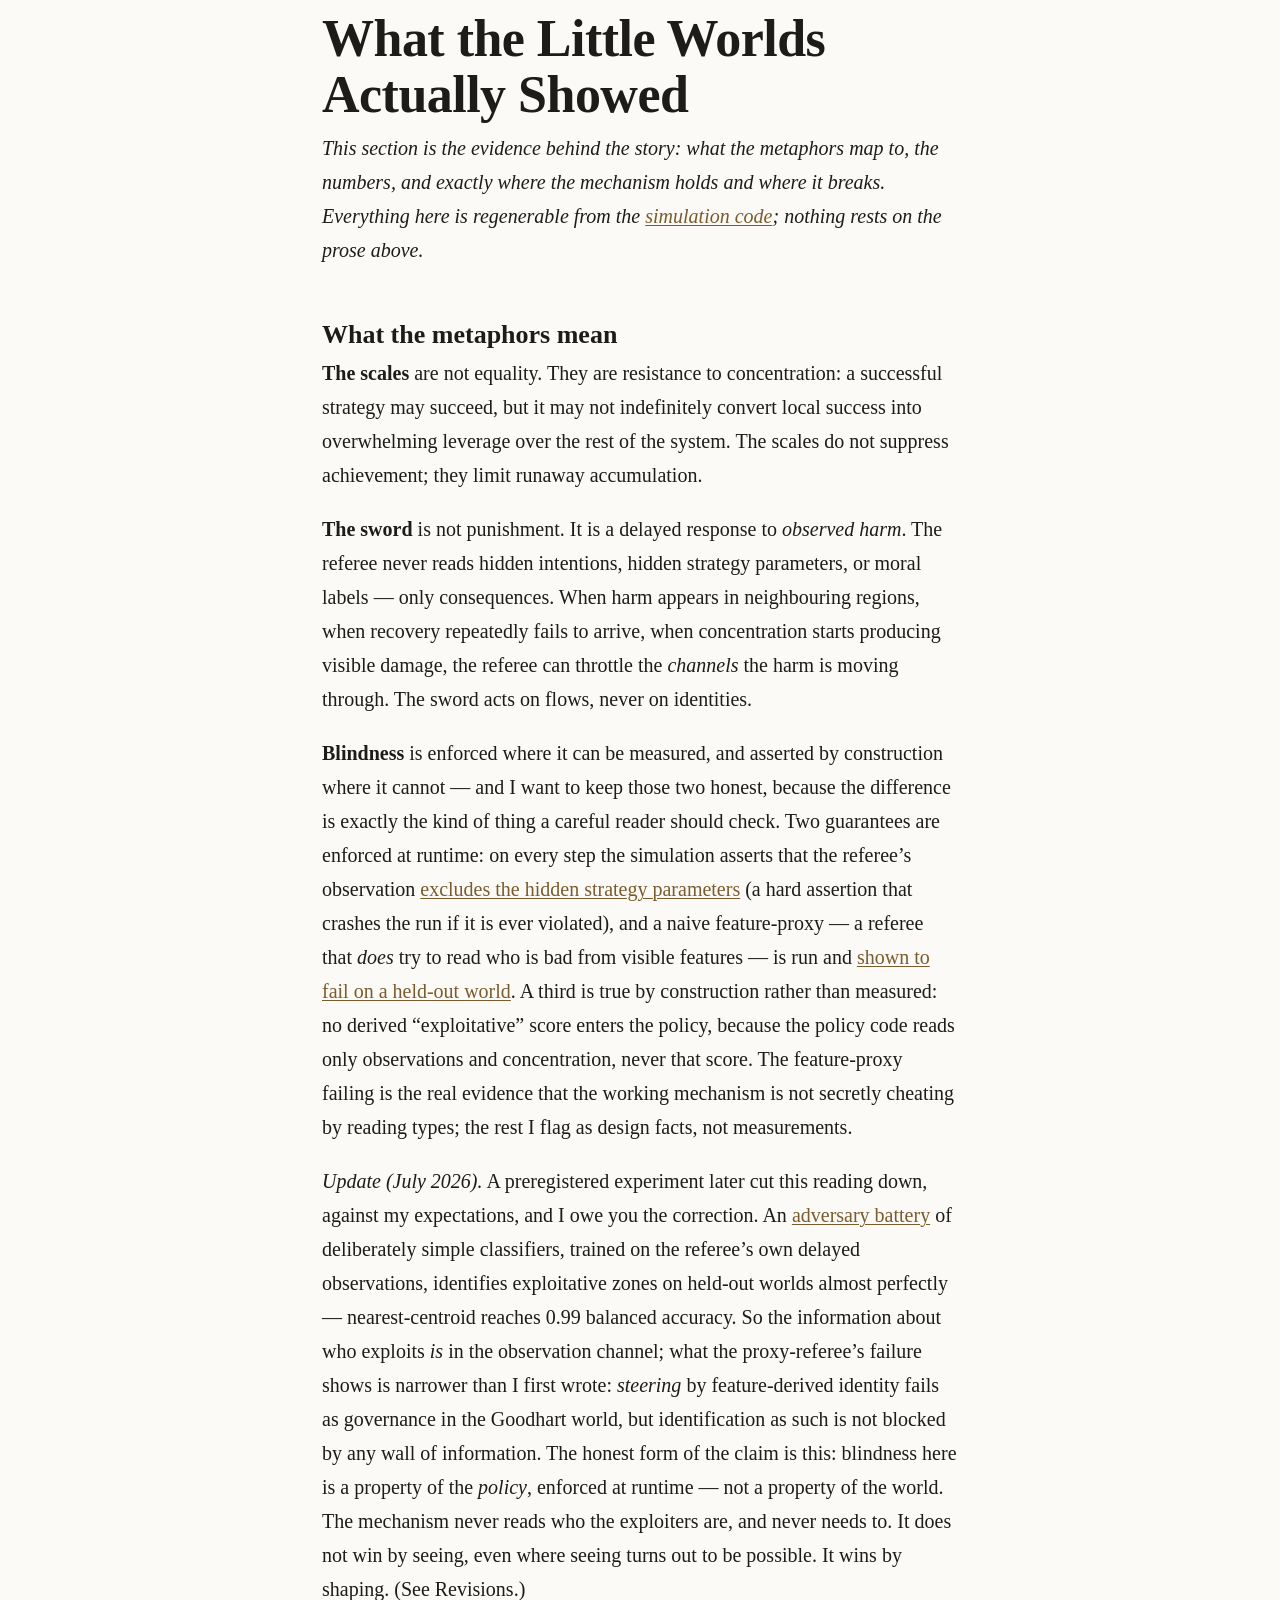
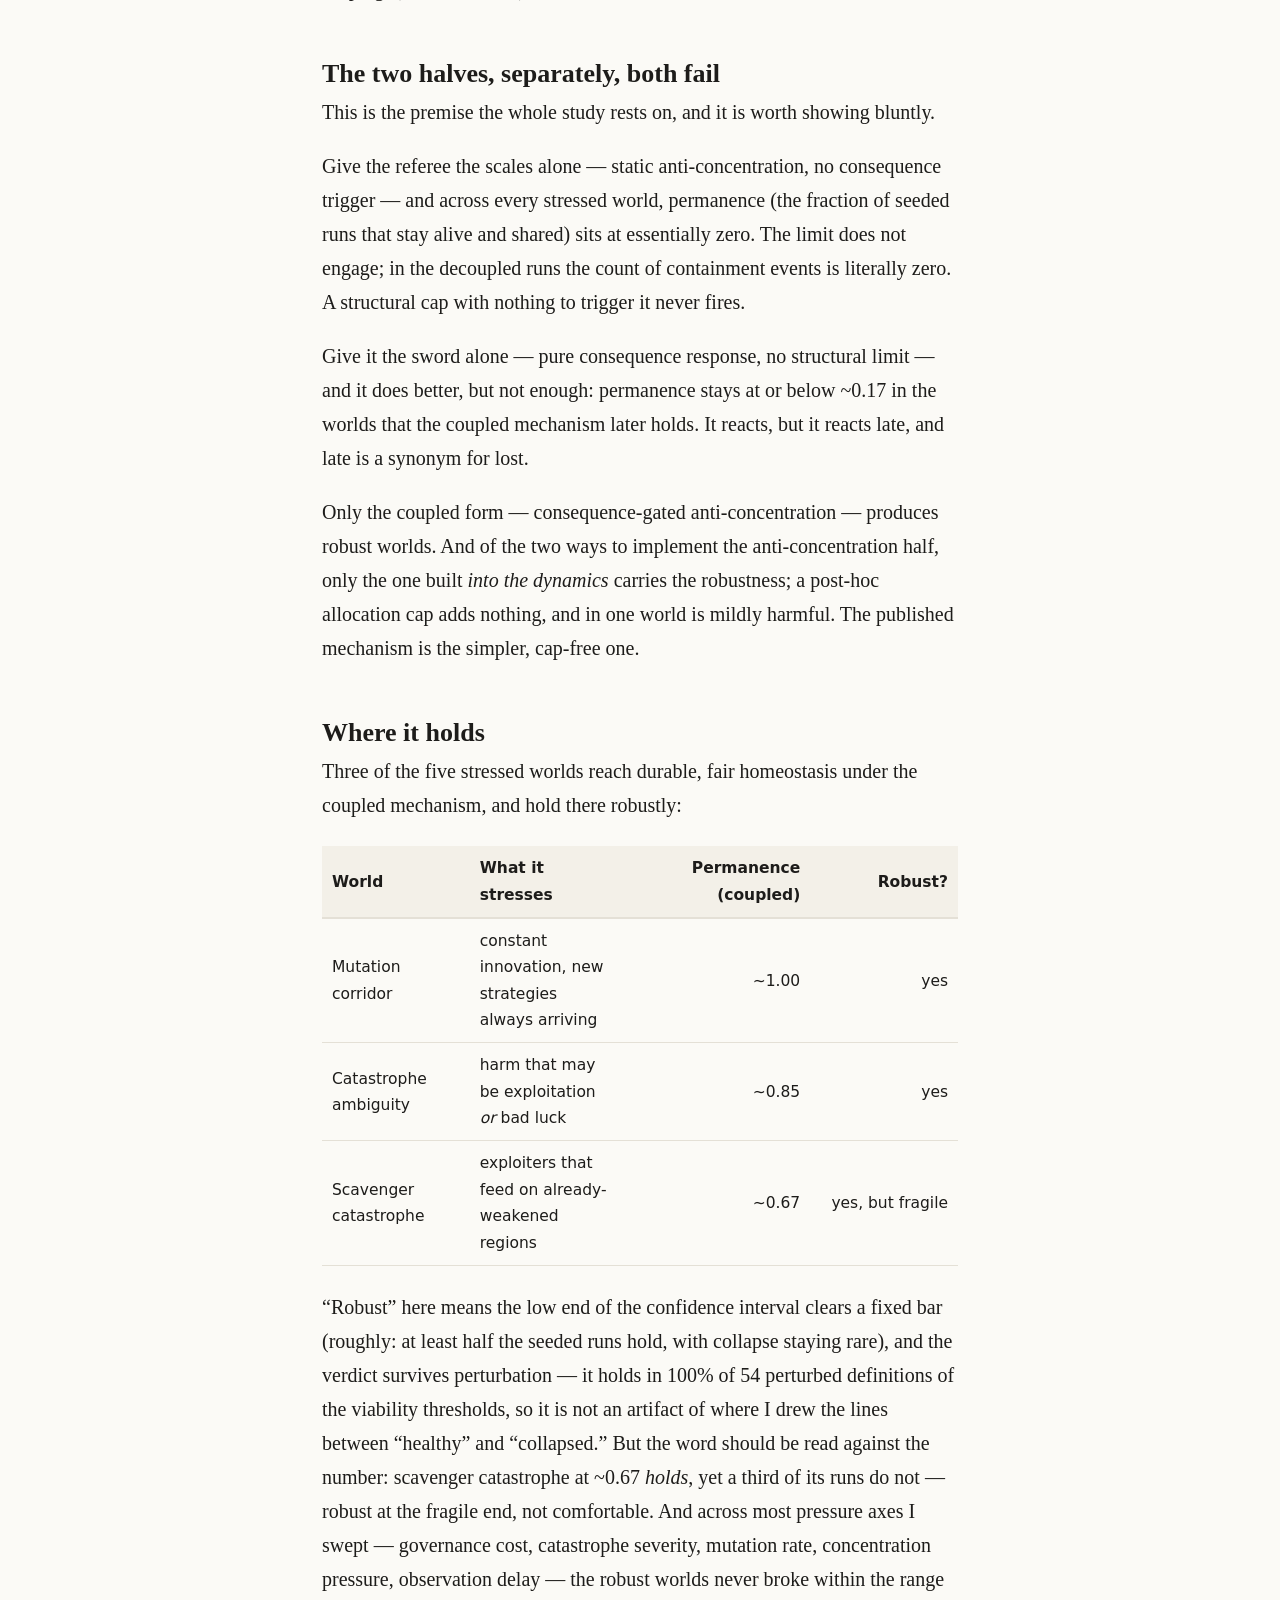
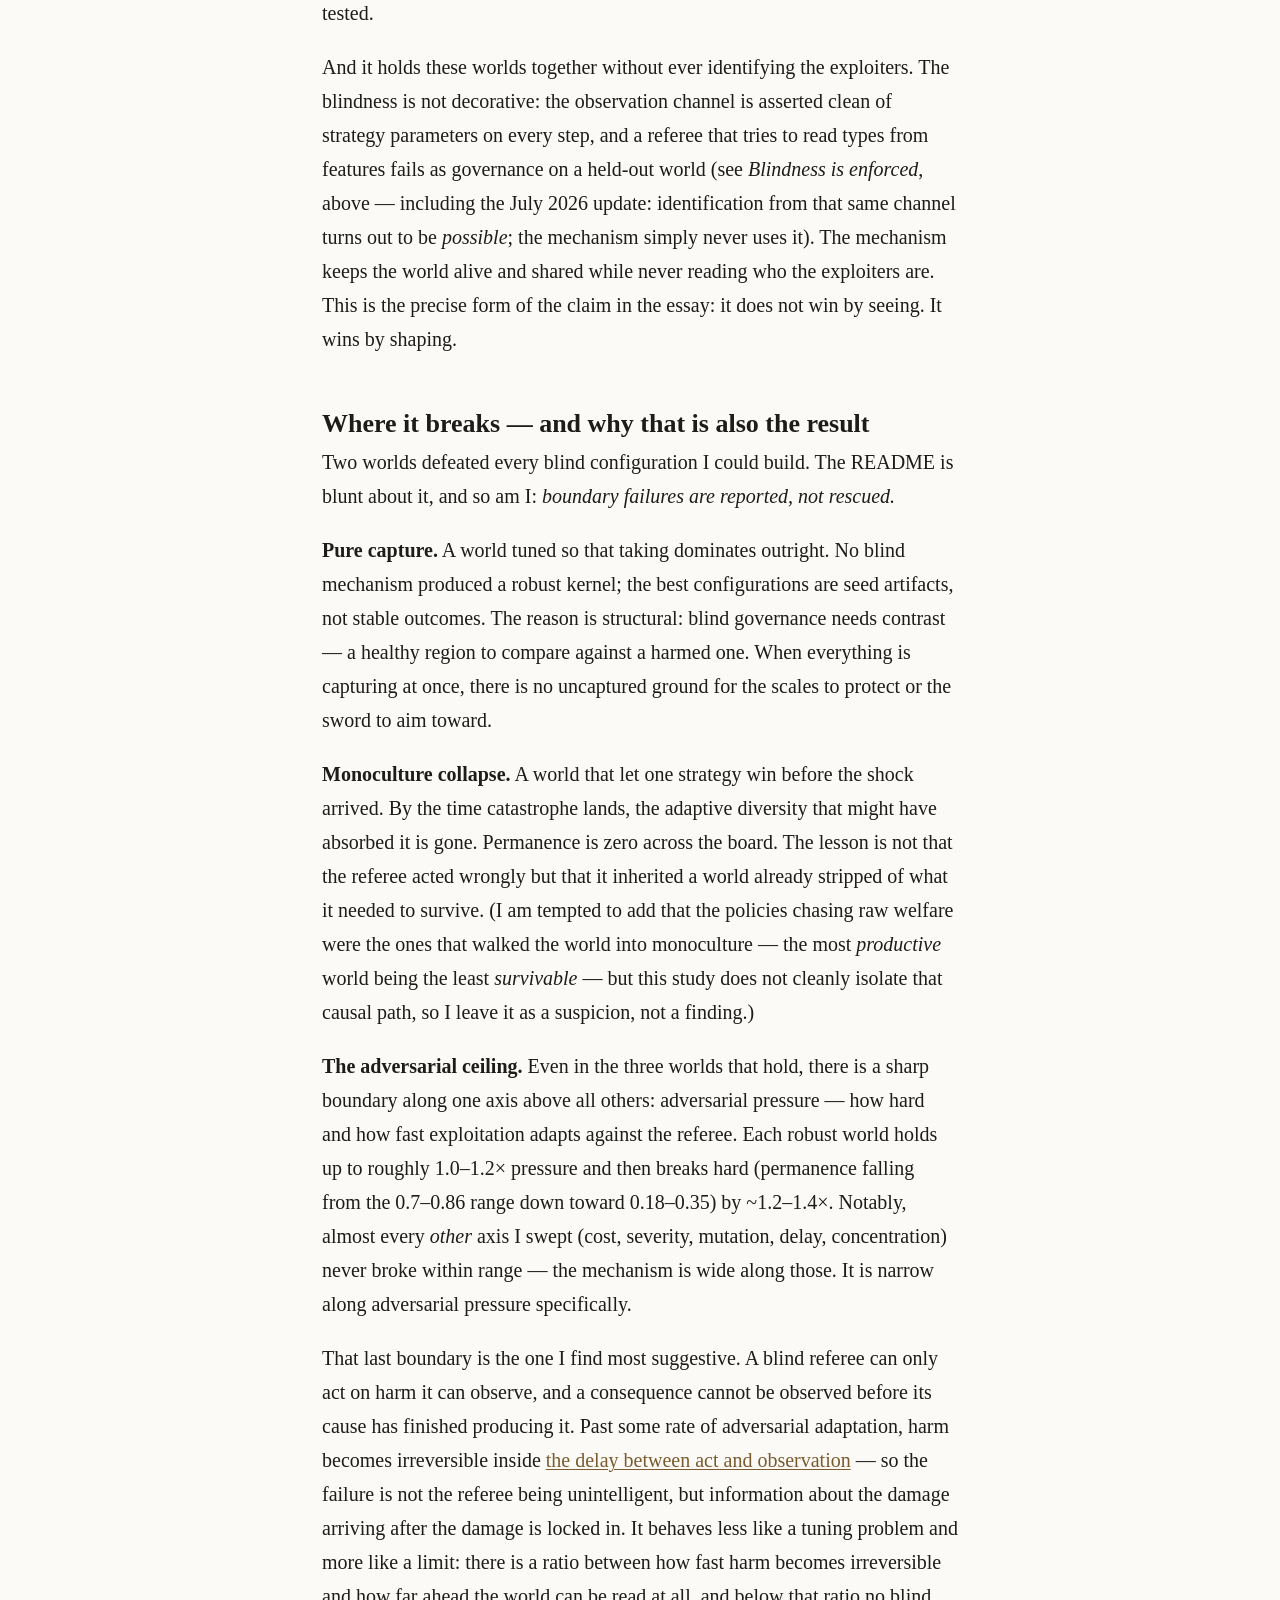
==== commit 0f28604b: "About: name the AI systems precisely (Opus 4.8, GPT-5.5, Fable); explore points at Revisions Matches" ====
--- a/docs/index.html
+++ b/docs/index.html
@@ -74,7 +74,7 @@
   </div>
 </nav>
 <main id="top">
-<p class="byline">By Kirill Kruglov, developed in dialogue with Claude and Codex — <a href="about.html">how this was made</a>.</p>
+<p class="byline">By Kirill Kruglov, developed in dialogue with Claude, Codex, and Fable — <a href="about.html">how this was made</a>.</p>
 <details class="contents">
 <summary>Contents</summary>
 <nav>
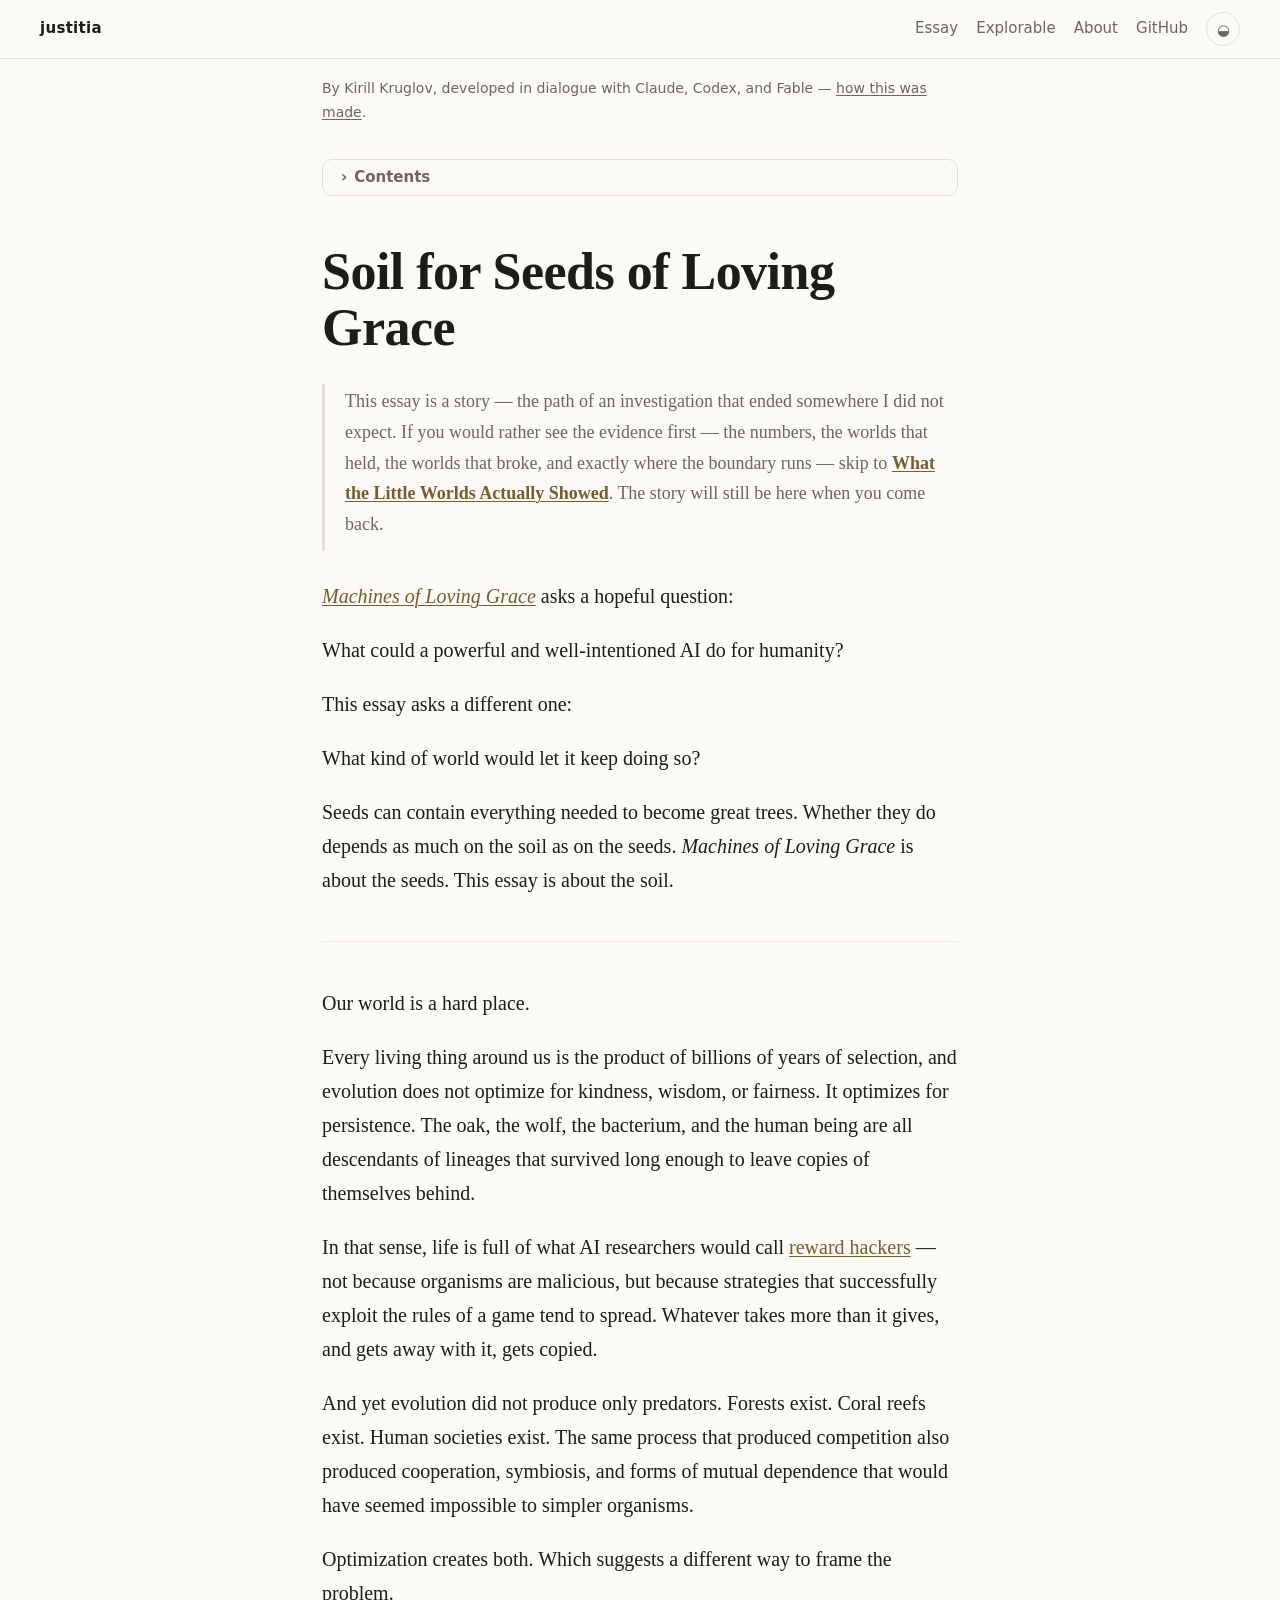
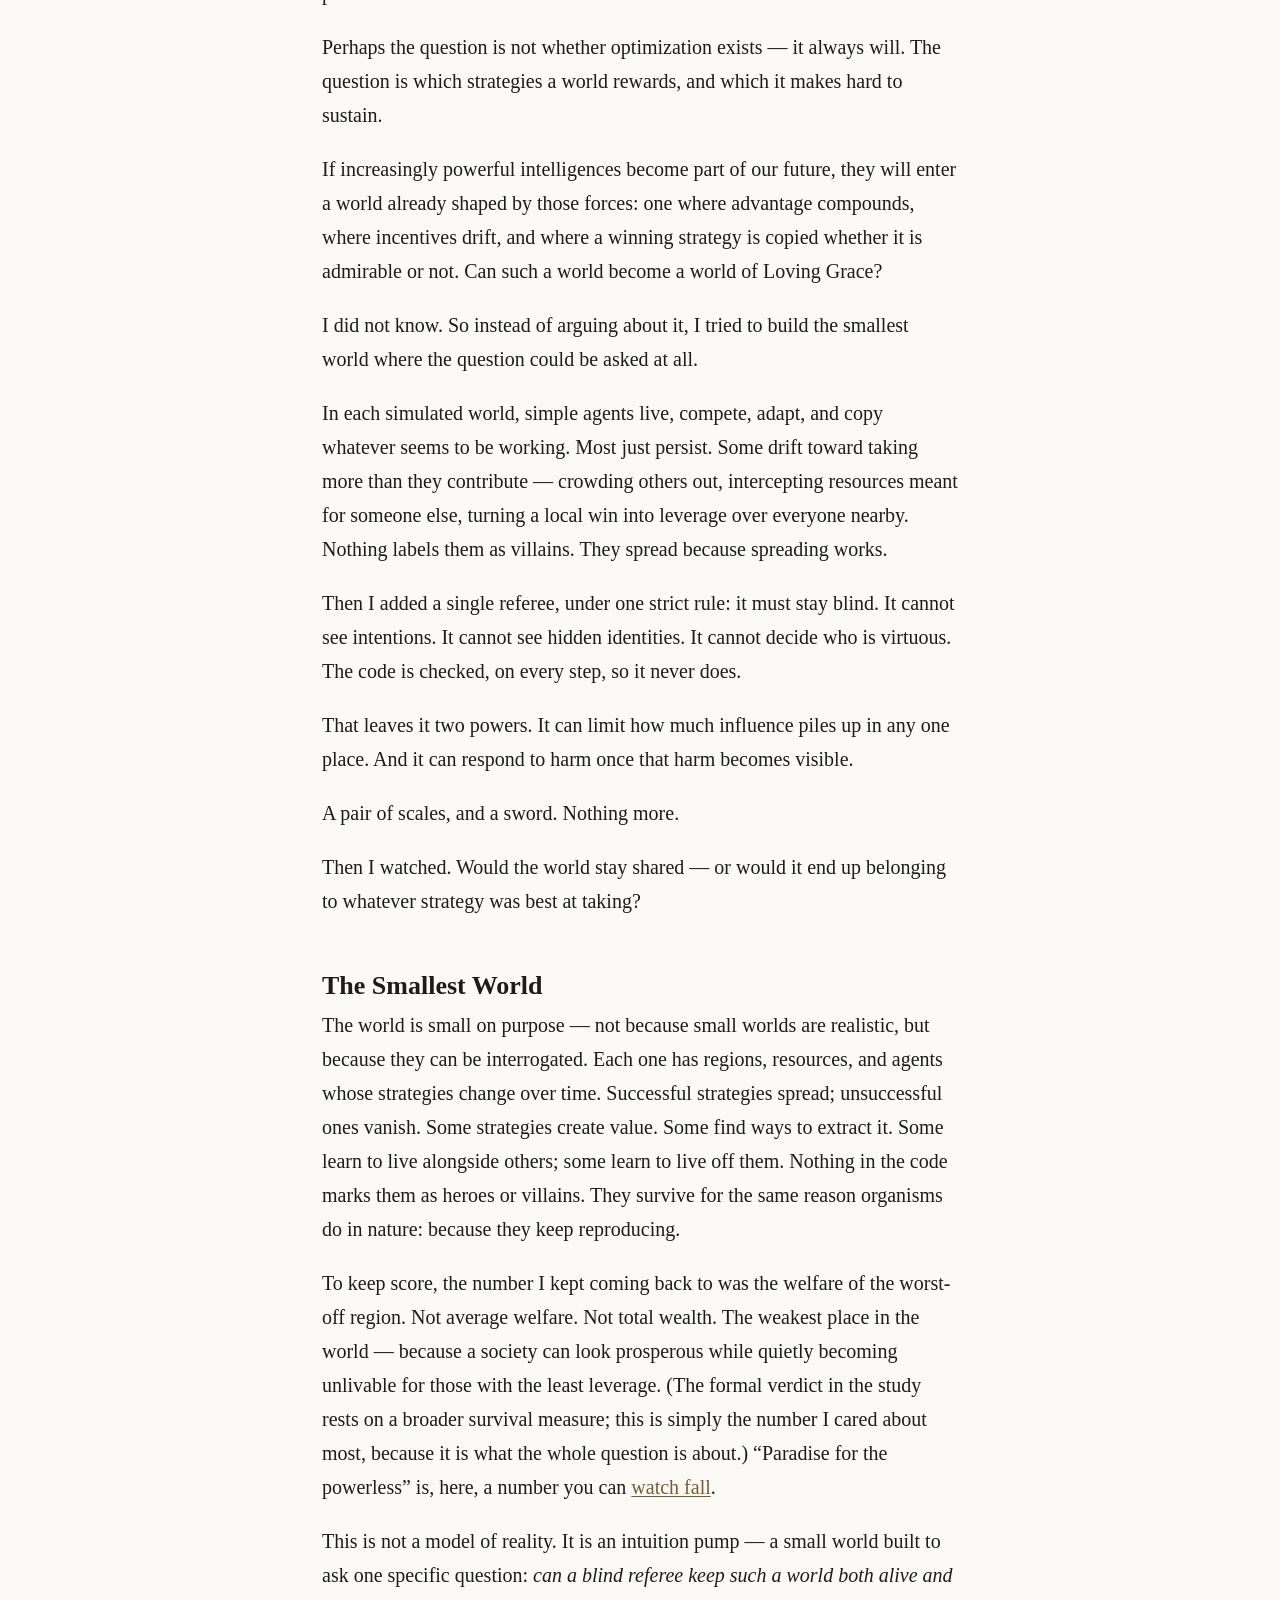
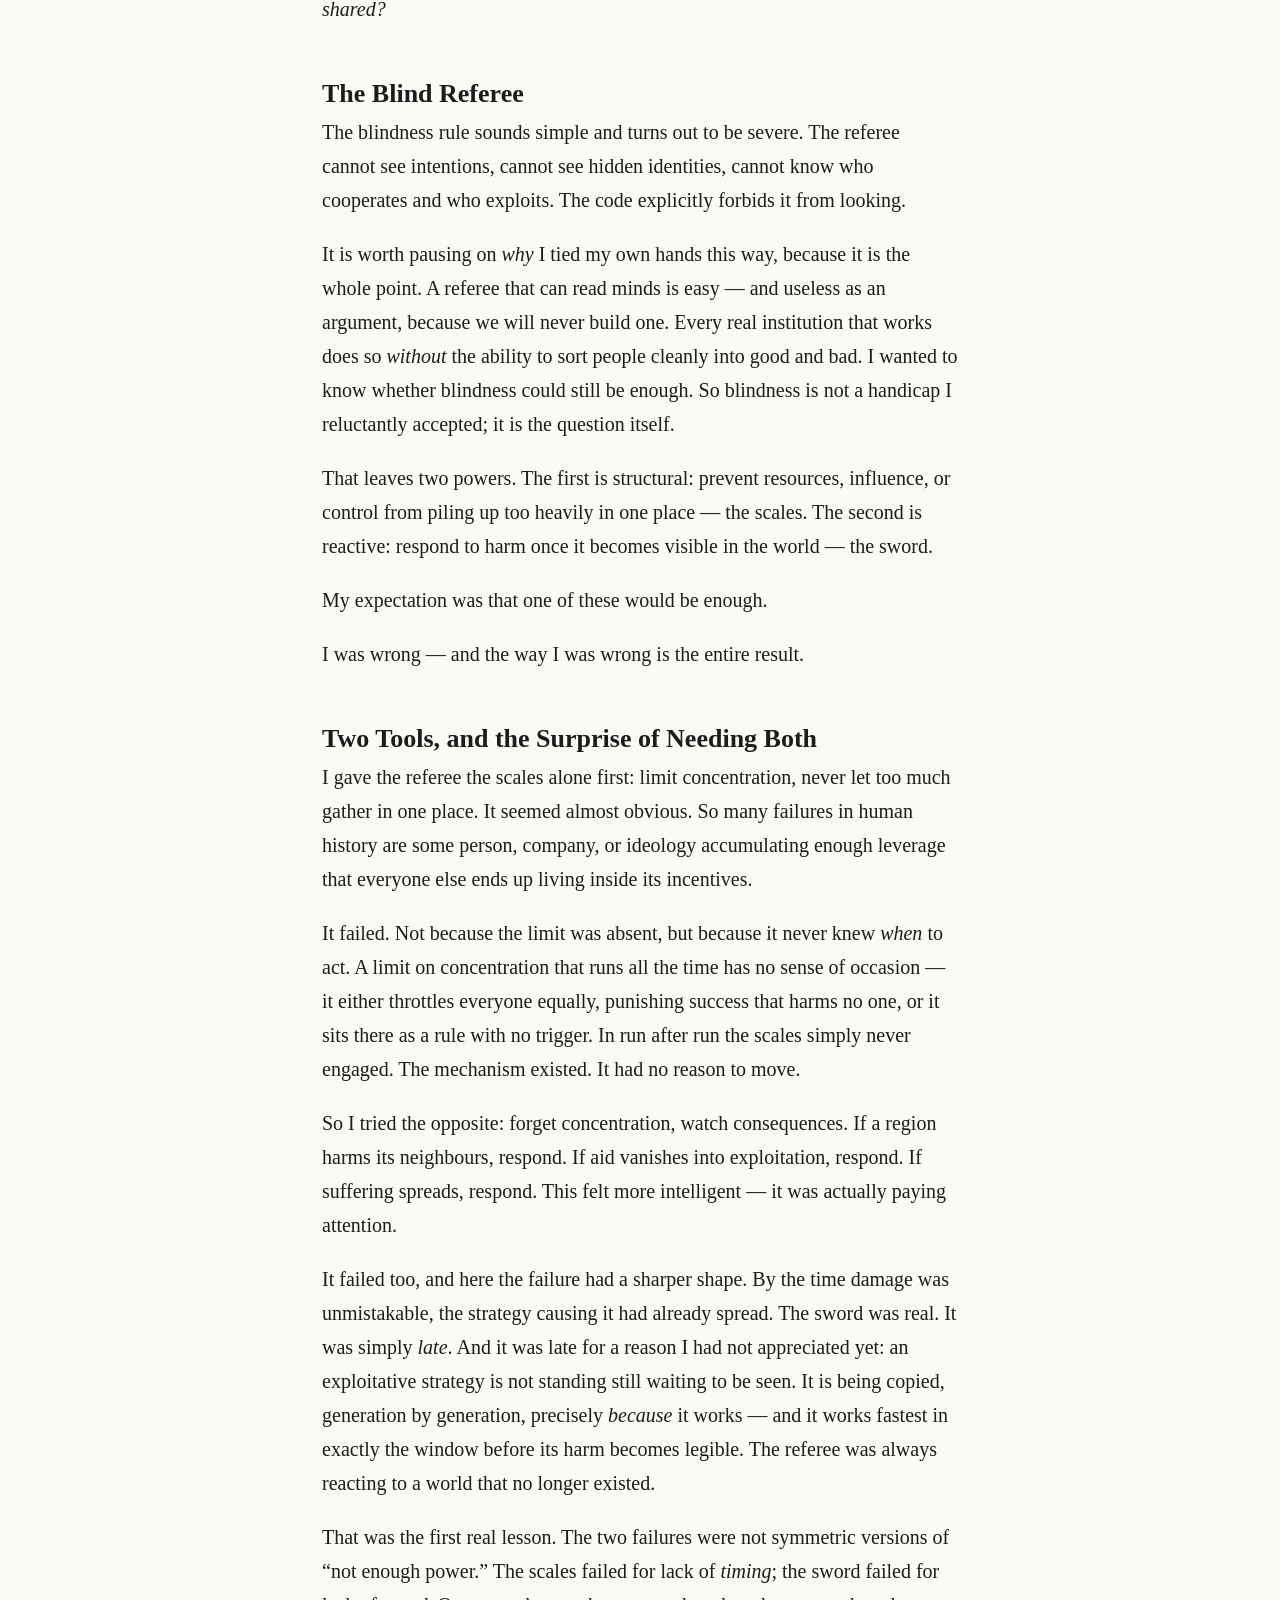
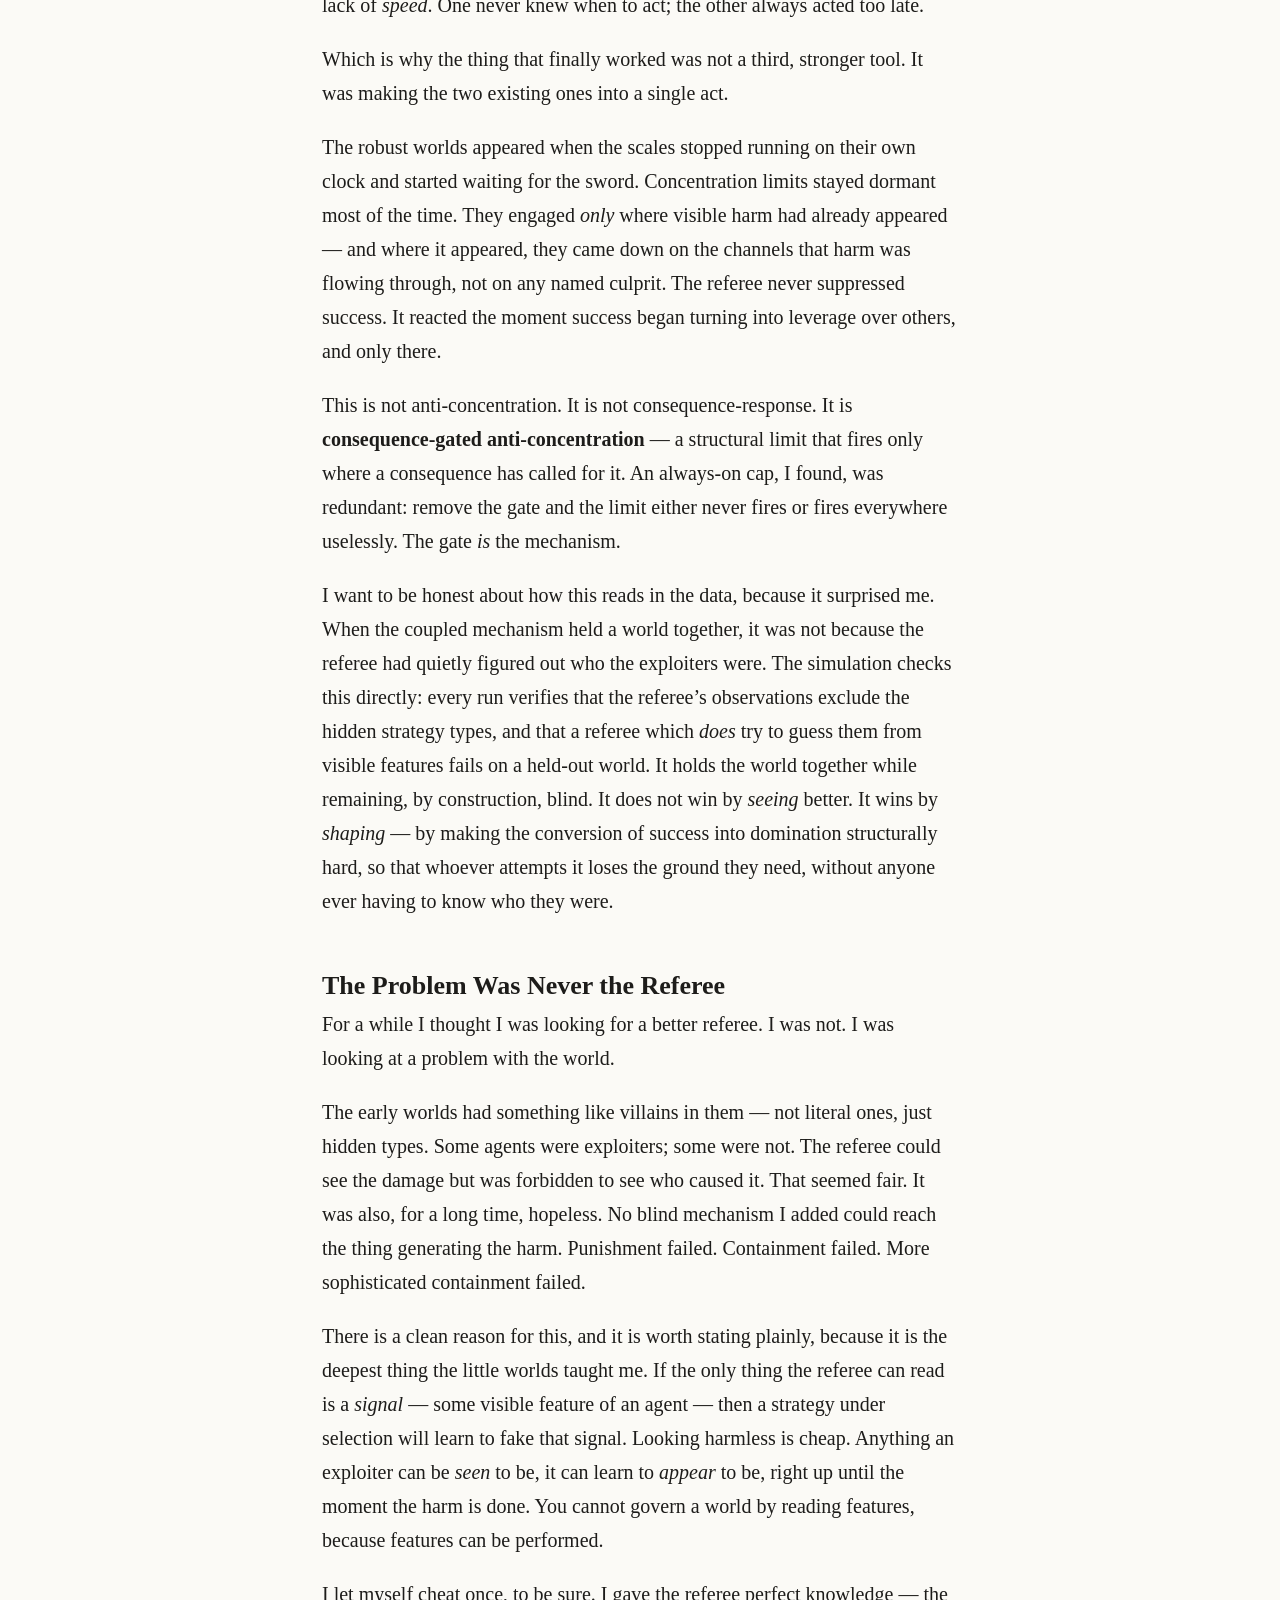
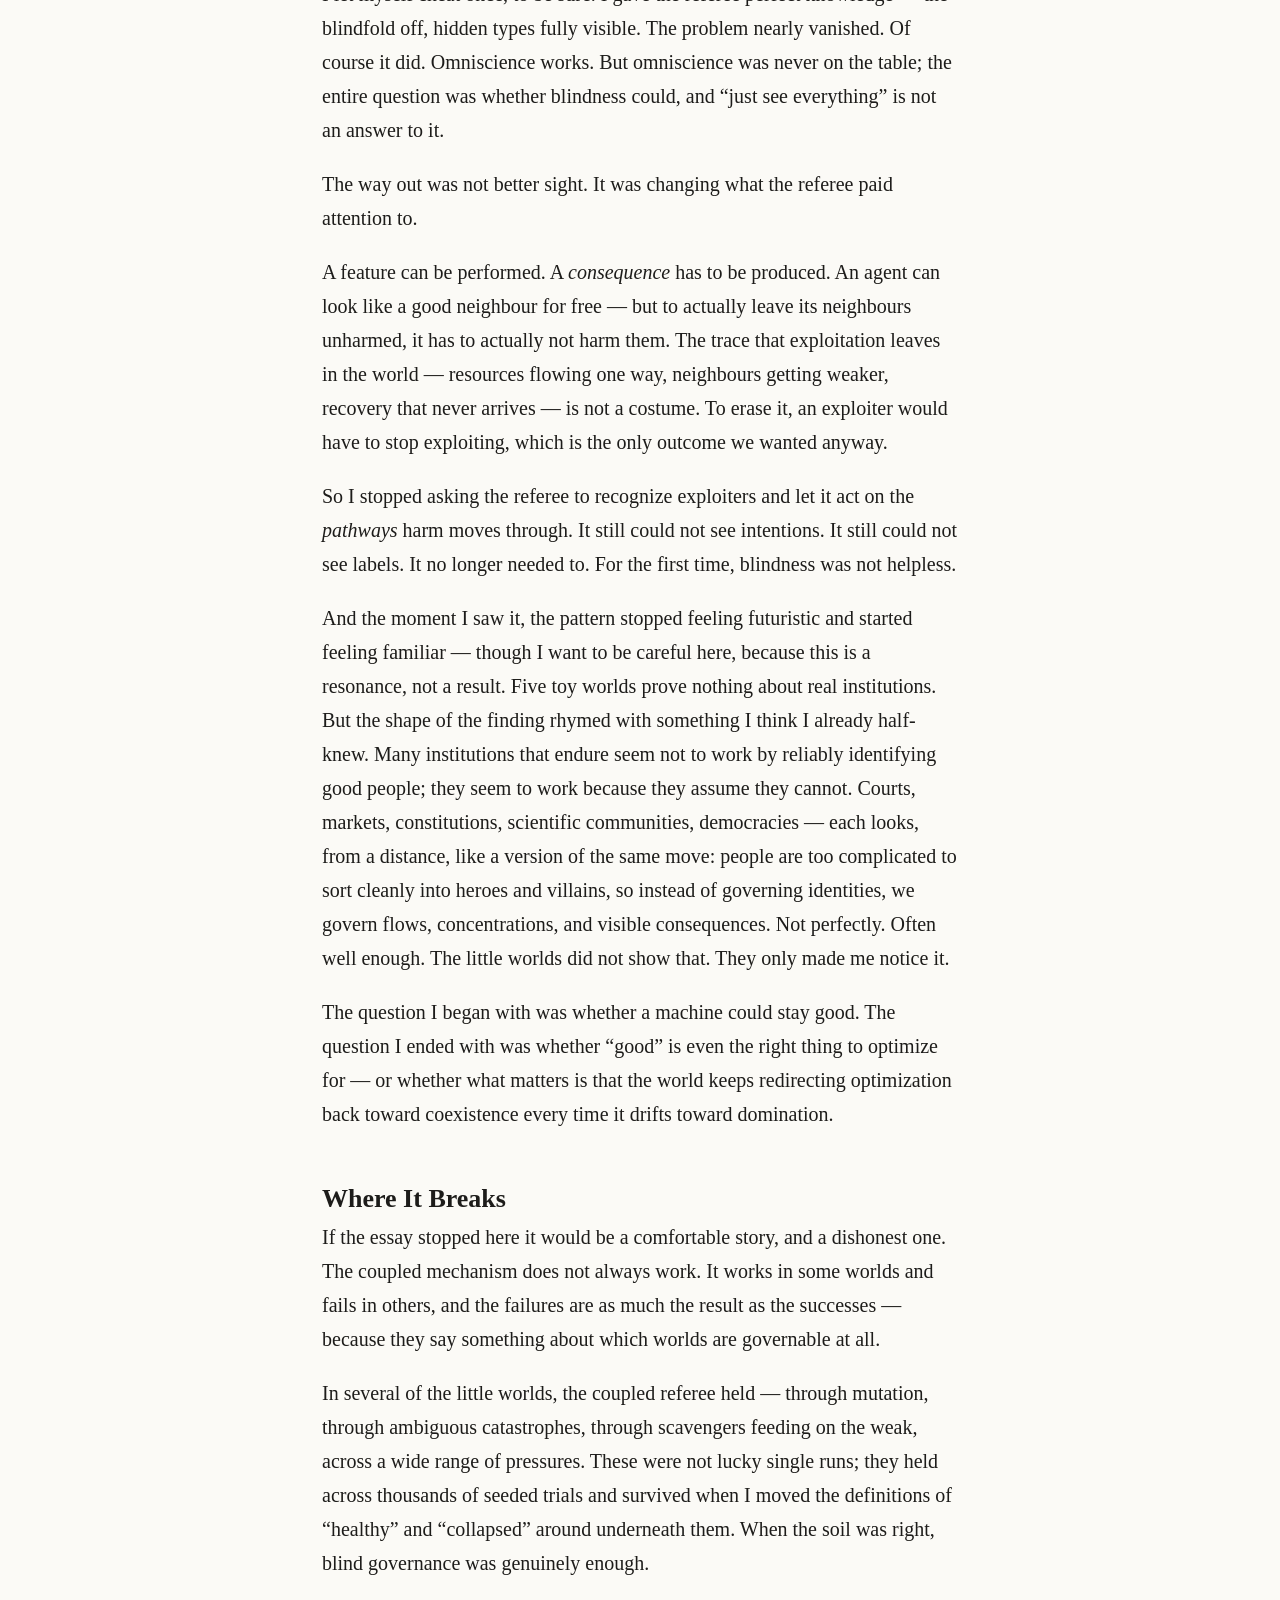
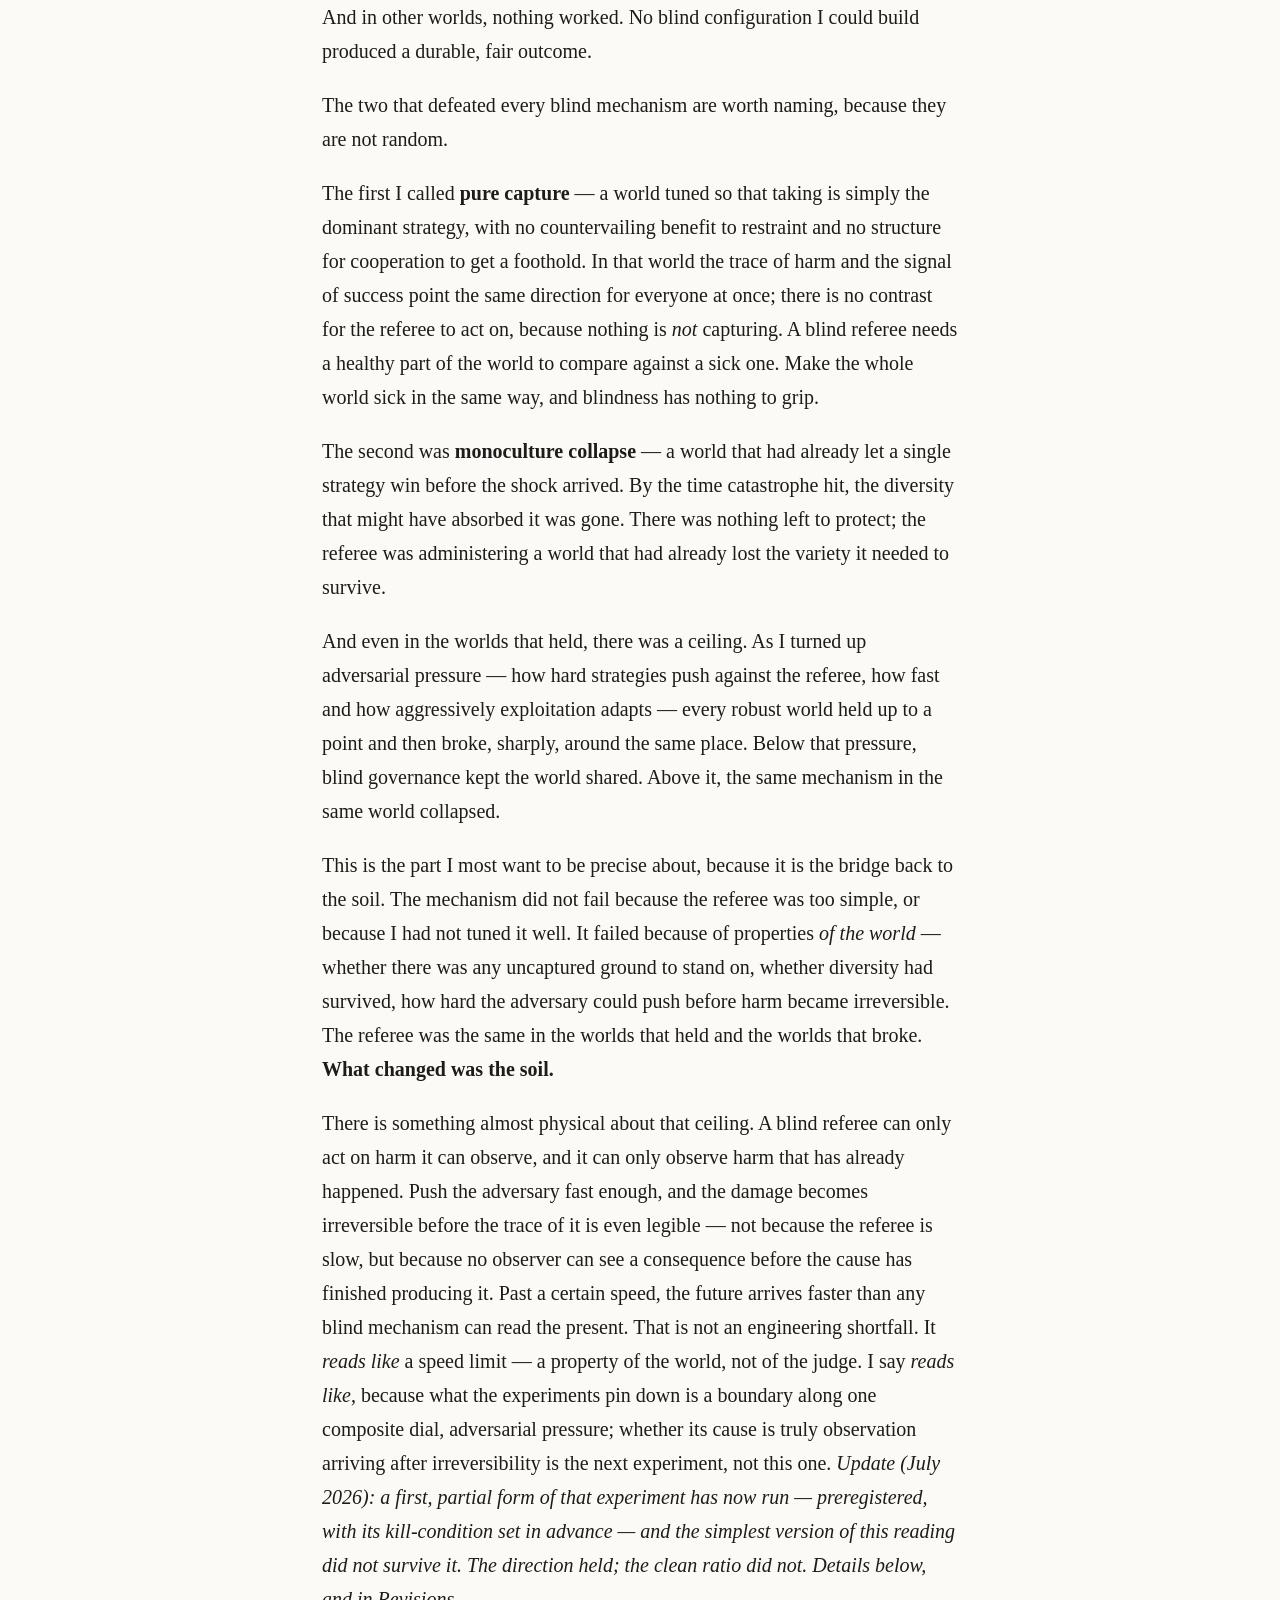
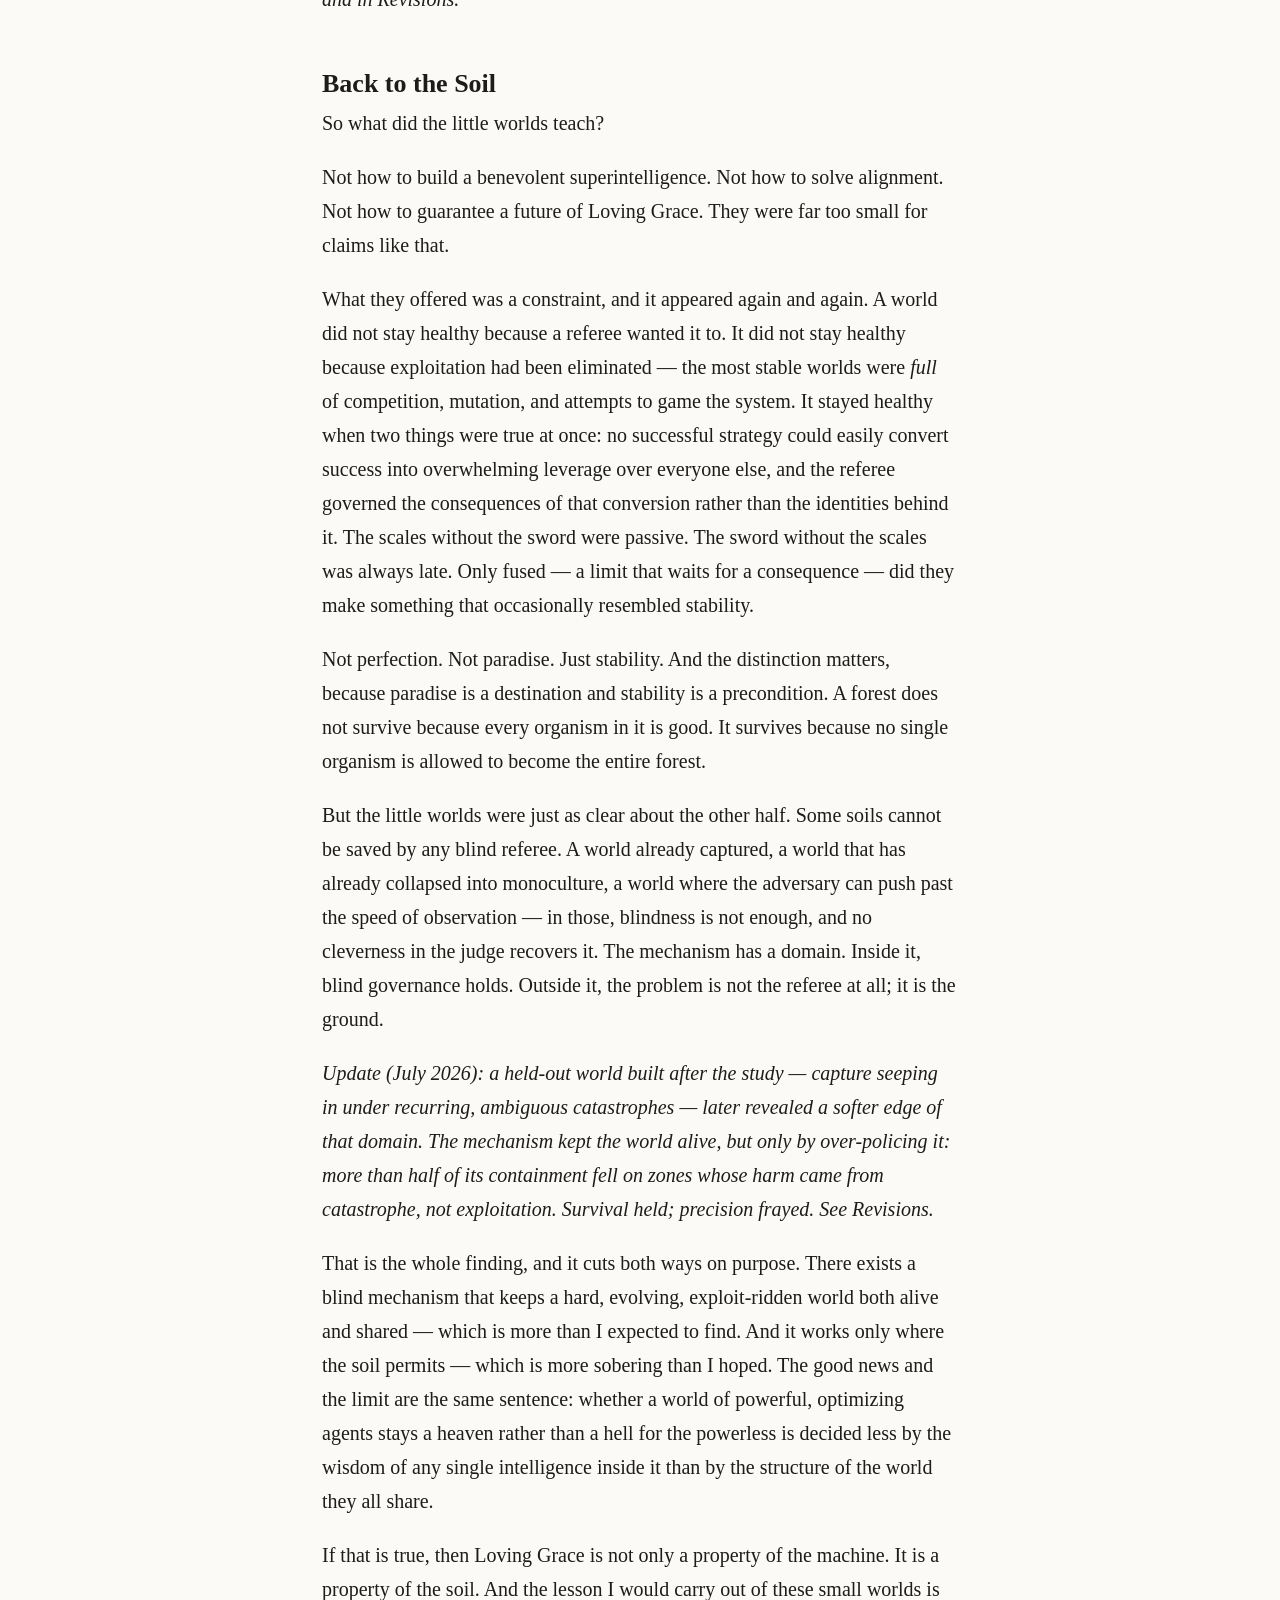
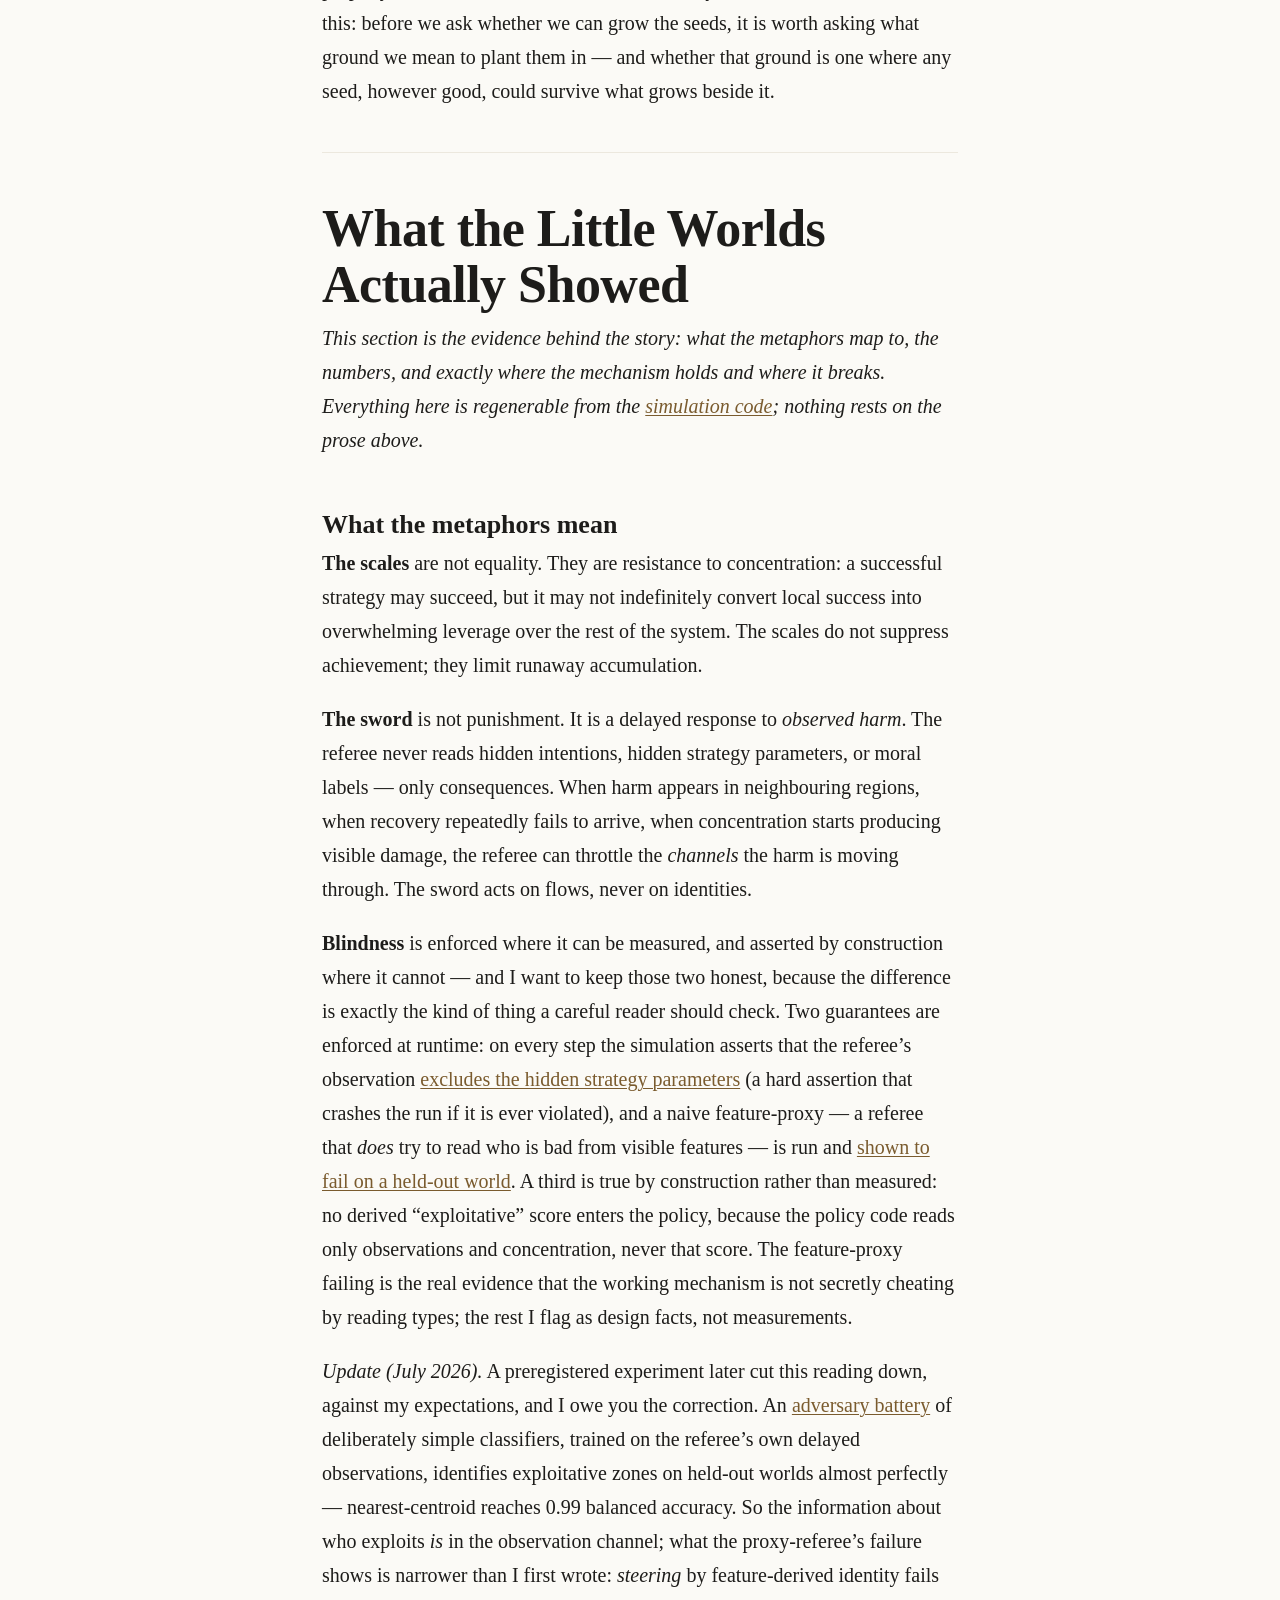
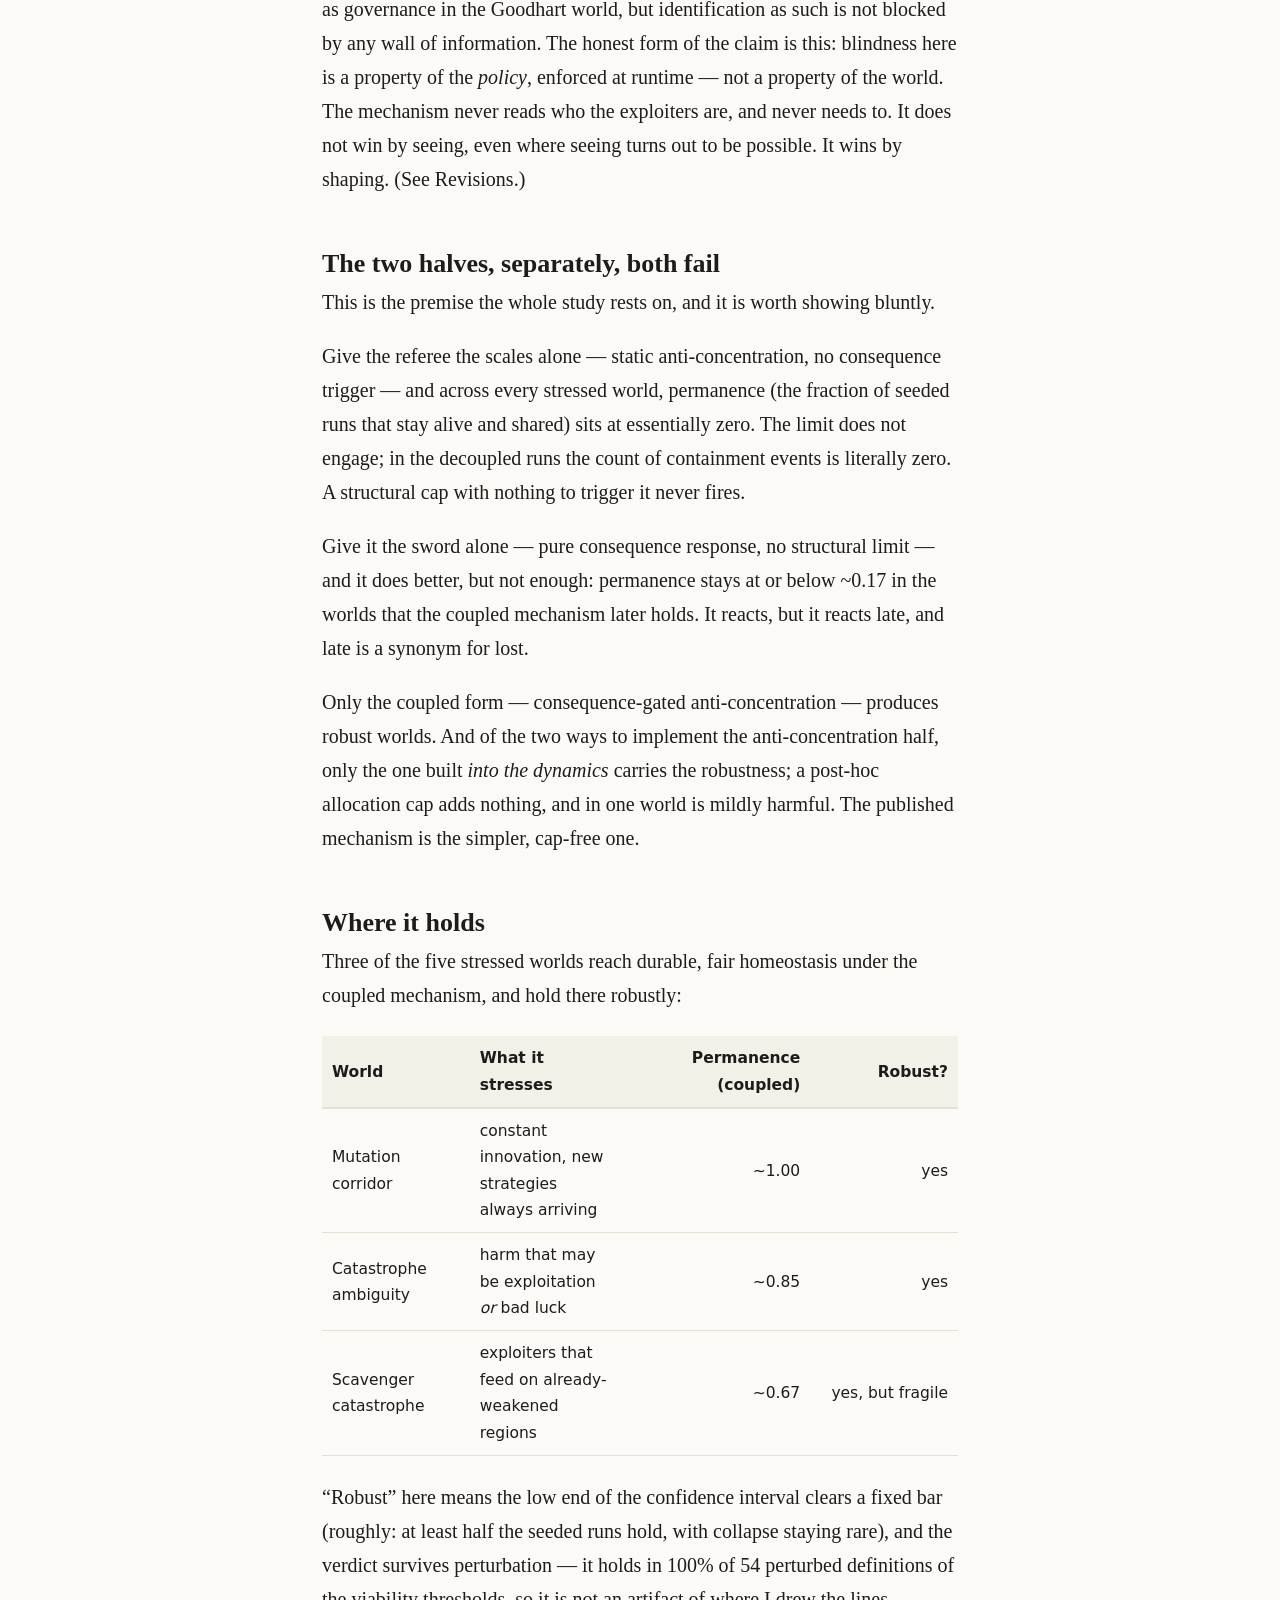
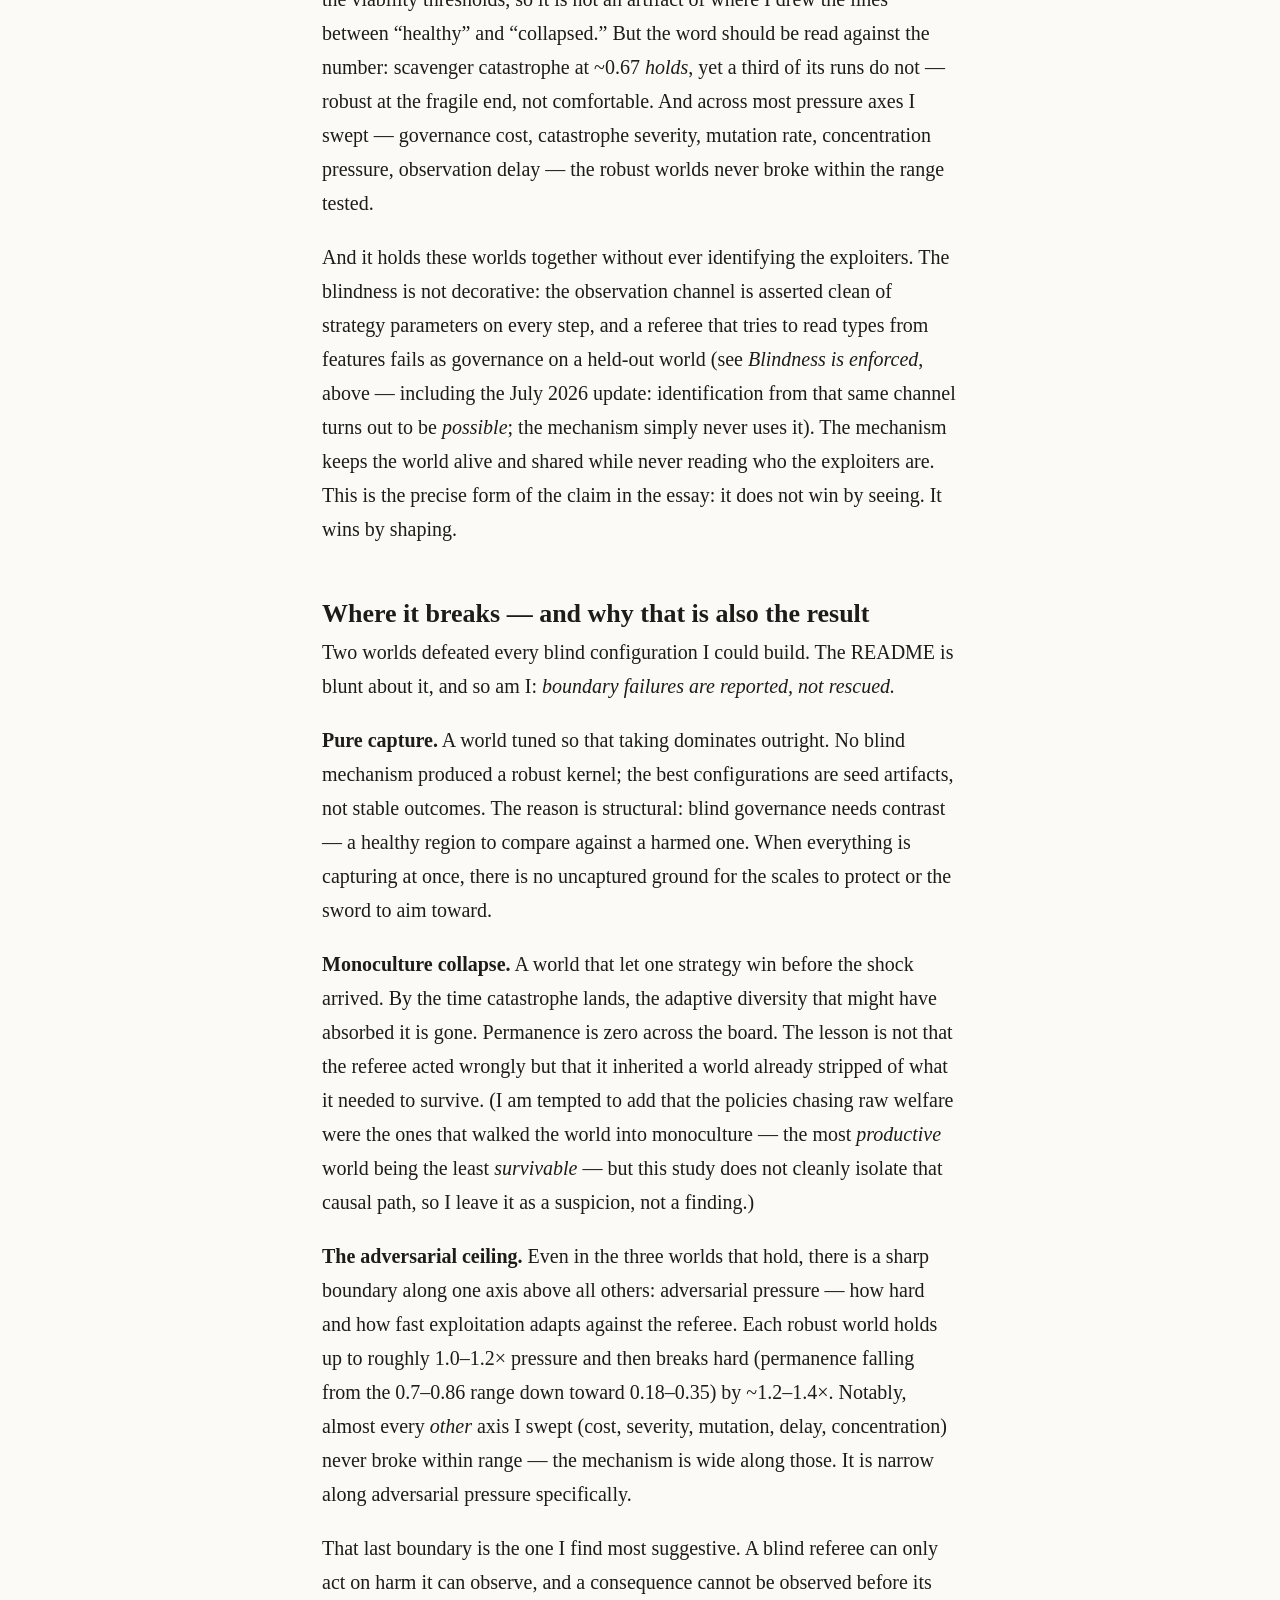
==== commit f0ffb516: "Essay + README: reconcile with wave 2; extend the Revisions ledger The narrative 'Where It Breaks' g" ====
--- a/docs/index.html
+++ b/docs/index.html
@@ -404,6 +404,12 @@
 is not enough, and no cleverness in the judge recovers it. The mechanism
 has a domain. Inside it, blind governance holds. Outside it, the problem
 is not the referee at all; it is the ground.</p>
+<p><em>Update (July 2026): a held-out world built after the study —
+capture seeping in under recurring, ambiguous catastrophes — later
+revealed a softer edge of that domain. The mechanism kept the world
+alive, but only by over-policing it: more than half of its containment
+fell on zones whose harm came from catastrophe, not exploitation.
+Survival held; precision frayed. See Revisions.</em></p>
 <p>That is the whole finding, and it cuts both ways on purpose. There
 exists a blind mechanism that keeps a hard, evolving, exploit-ridden
 world both alive and shared — which is more than I expected to find. And
@@ -622,6 +628,28 @@
 version one paragraph above hoped for — is dead under this protocol, and
 I report its death the way this project reports everything else. The
 full five-dial isolation remains open.</p>
+<p><em>Update (July 2026, second wave).</em> It is open no longer. The
+<a
+href="https://github.com/Kirill-Kruglov/justitia/tree/main/experiments/harnessed/J_N4_five_dial_isolation">five-dial
+isolation</a> has run — observation lag, action lag, harm-propagation
+speed, irreversibility horizon, and recovery rate, each varied
+independently, on a substrate extension first <a
+href="https://github.com/Kirill-Kruglov/justitia/tree/main/experiments/harnessed/J_N4a_equivalence">proven
+byte-identical</a> to the published model at neutral settings. It killed
+every scalar compression I had left. Configurations with equal total
+response time diverge — an observation lag is not an action lag;
+<em>where</em> the delay sits in the observe-decide-act loop matters.
+The conditional ratio fails in thirty-nine preregistered groups. And two
+dials are not even monotone: slowing harm propagation below half speed
+made worlds <em>worse</em>, and in one corner more action delay briefly
+helped. The reading I take from the wreckage — offered as
+interpretation, not measurement: what a blind referee lives on is not
+time in general but the <em>legibility of consequences</em>. Harm that
+travels is harm that can be seen; harm that lingers locally, or arrives
+wearing a catastrophe’s face (see the held-out world in Revisions),
+starves the mechanism exactly when it matters. The boundary of blind
+governance is multi-dimensional, and it is priced in legible
+consequence.</p>
 <h2 id="catastrophes-monoculture-mutation-read-together">Catastrophes,
 monoculture, mutation — read together</h2>
 <p>These three were separate stressors in the study, but they tell one
@@ -719,6 +747,30 @@
 beyond the preregistered tolerance; absolute timescales matter (<a
 href="https://github.com/Kirill-Kruglov/justitia/tree/main/experiments/harnessed/J_N2_speed_limit">J-N2</a>).</li>
 </ul>
+<p><strong>July 7, 2026 — second wave through the knife.</strong> Three
+more gates, all harness-signed; two prospective, one engineering.</p>
+<ul>
+<li><em>Bounded:</em> on a held-out world designed and locked after the
+study — delayed capture under recurring ambiguous catastrophes — the
+mechanism kept the world alive (permanence 0.79, every viability bar
+cleared) and failed the published robustness criterion on
+<strong>specificity alone</strong>: false containment 0.52 against the
+0.20 ceiling. When catastrophe mimics exploitation, the sword cannot
+tell them apart; the world survives, over-policed (<a
+href="https://github.com/Kirill-Kruglov/justitia/tree/main/experiments/harnessed/J_N3_heldout_W7">J-N3</a>).</li>
+<li><em>Confirmed (engineering):</em> the five-dial substrate extension
+reproduces the committed headline results exactly at neutral settings —
+18 of 18 cells (<a
+href="https://github.com/Kirill-Kruglov/justitia/tree/main/experiments/harnessed/J_N4a_equivalence">J-N4a</a>).</li>
+<li><em>Killed:</em> every remaining scalar compression of the
+speed-limit reading. Equal response-time symmetry fails (an observation
+lag is not an action lag); the conditional ratio fails in 39
+preregistered groups; per-dial monotonicity fails for propagation speed
+and action lag. What survives is the original direction — and a
+suspicion, filed as interpretation: the mechanism’s true resource is the
+legibility of consequences (<a
+href="https://github.com/Kirill-Kruglov/justitia/tree/main/experiments/harnessed/J_N4_five_dial_isolation">J-N4</a>).</li>
+</ul>
 <hr />
 <h2 id="acknowledgements-references">Acknowledgements &amp;
 references</h2>
